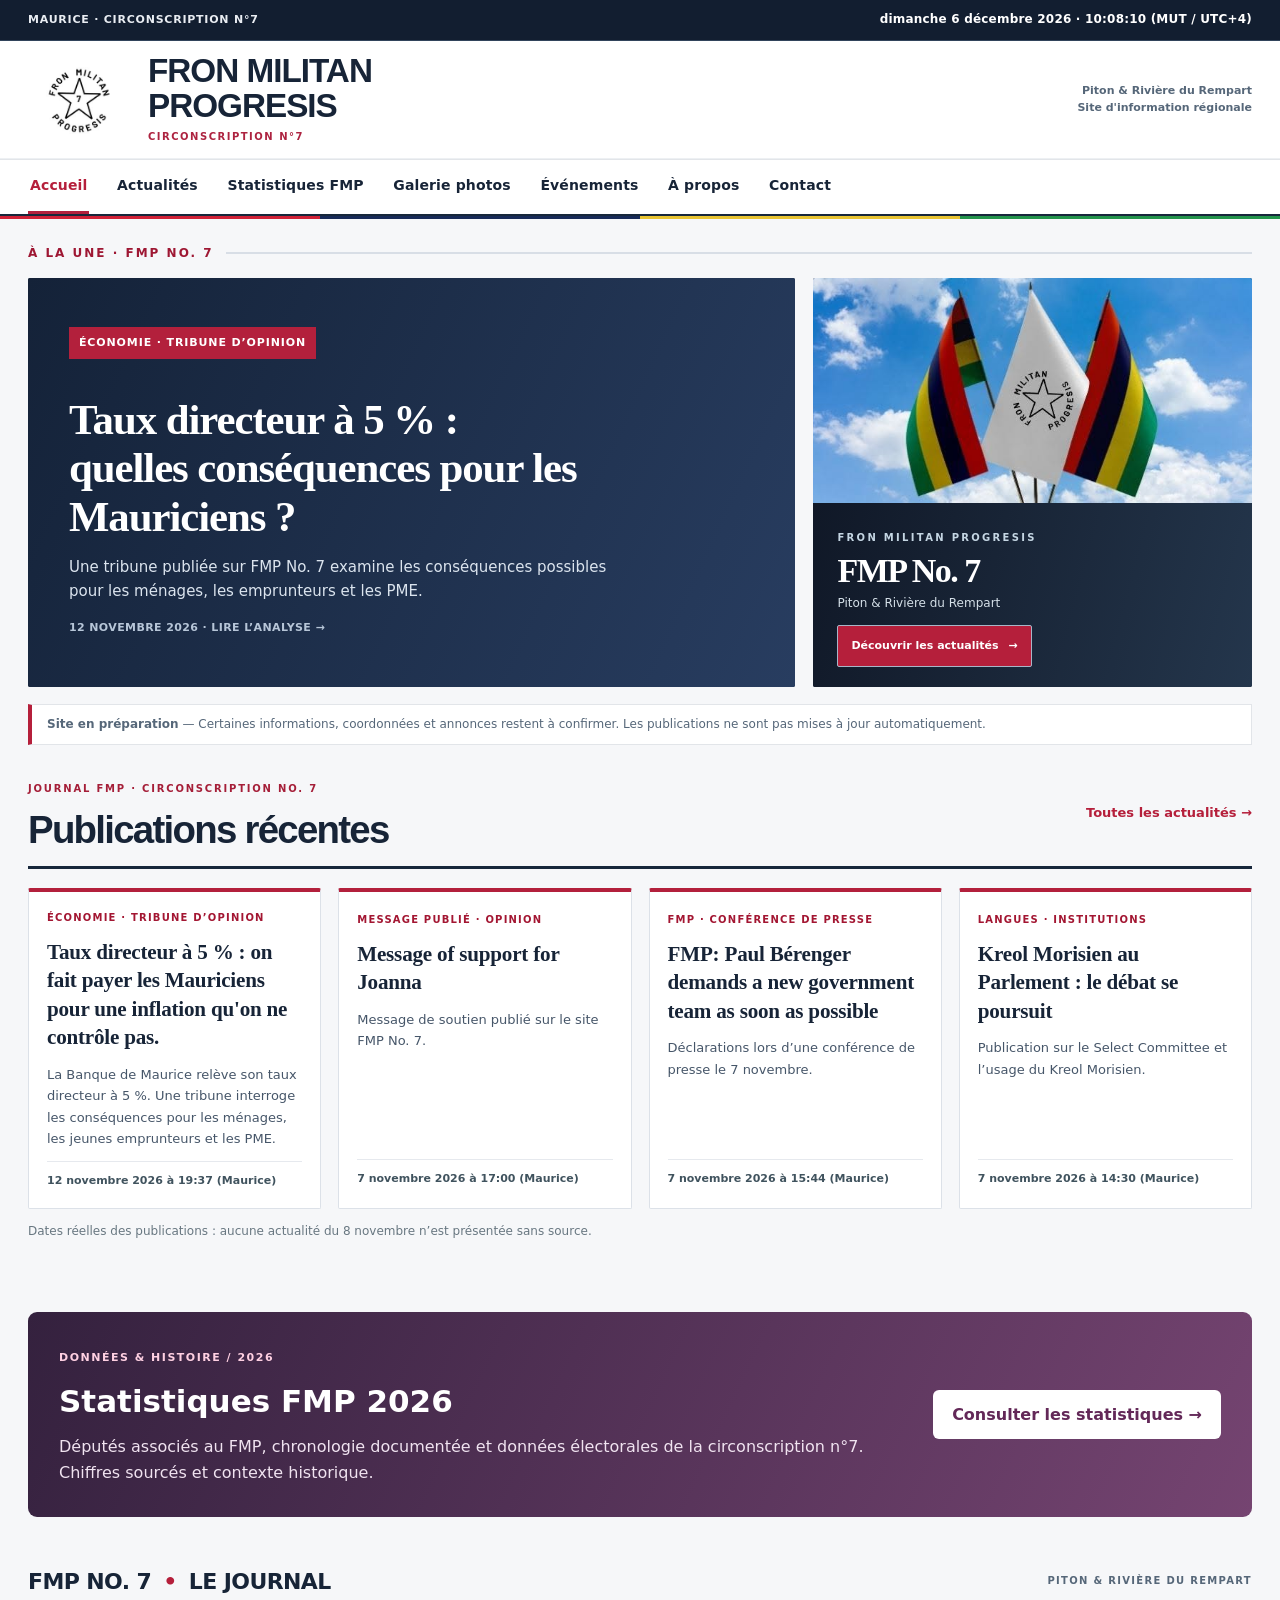
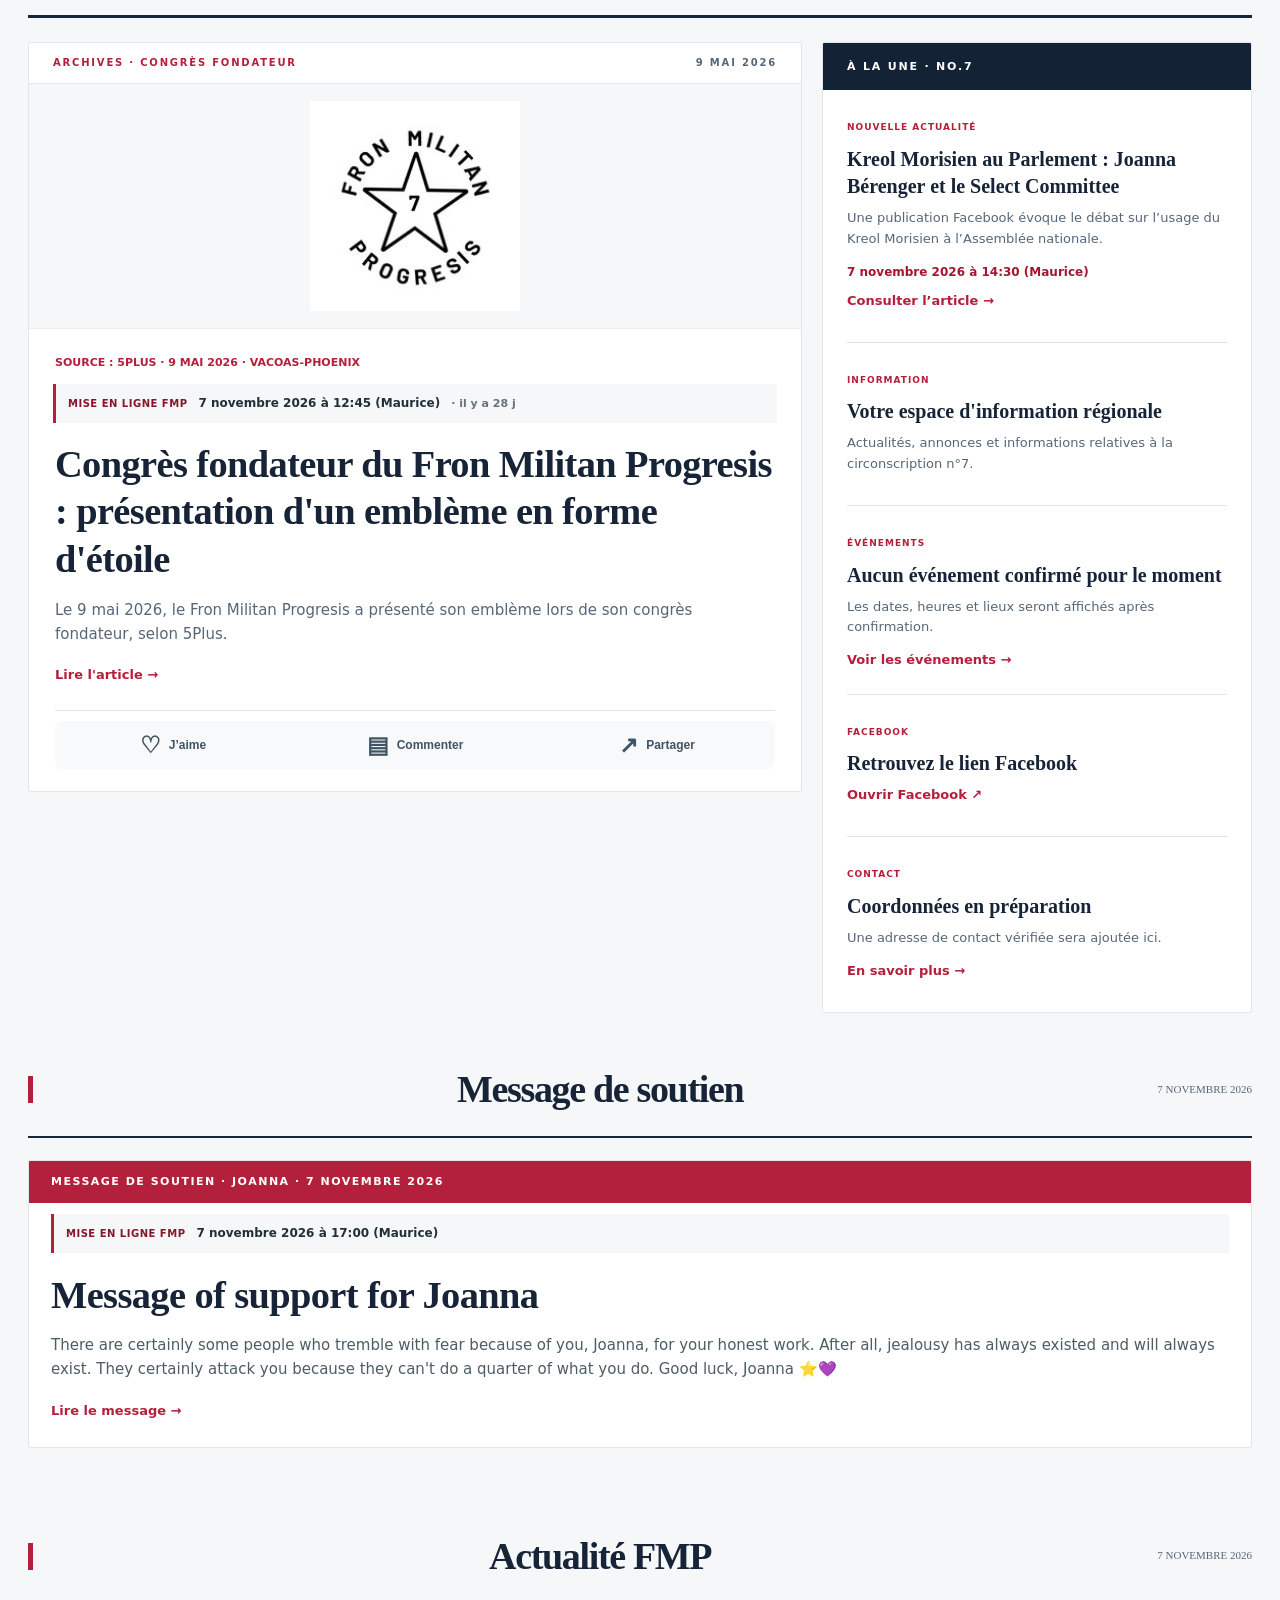
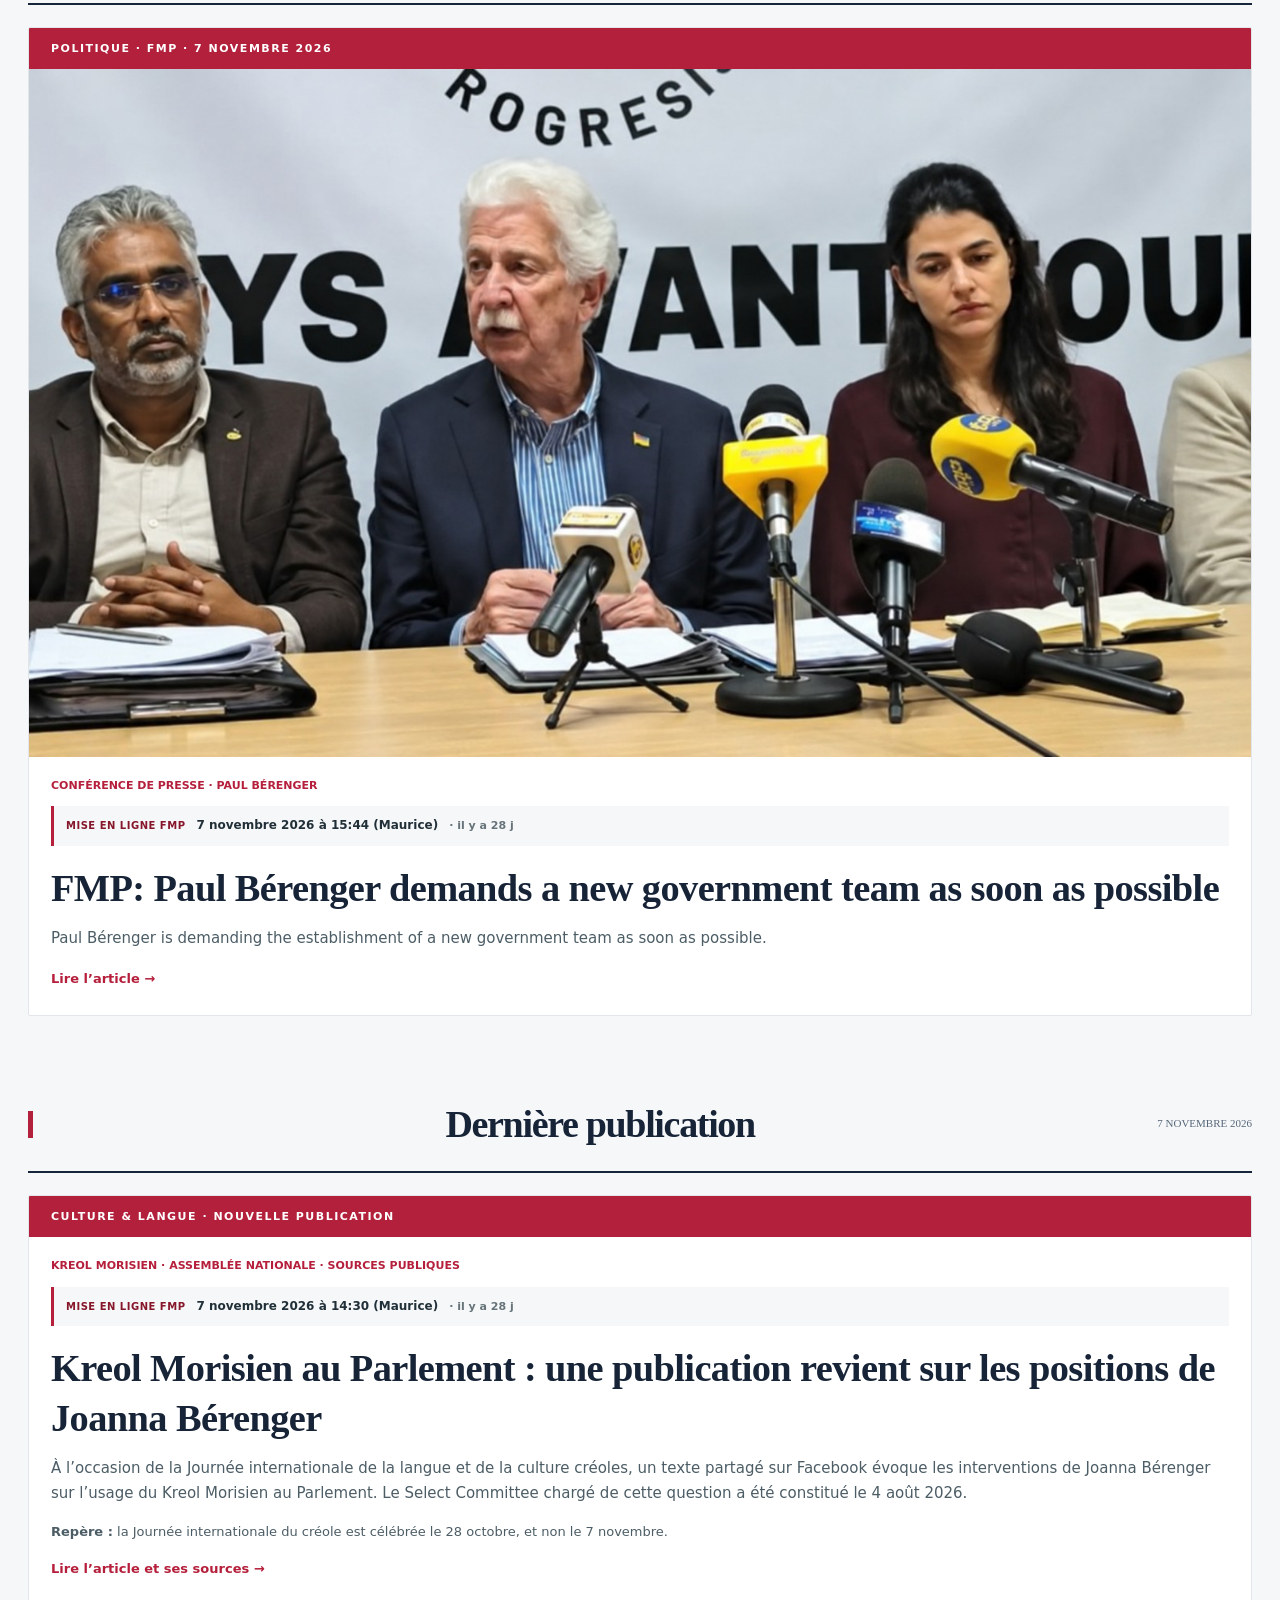
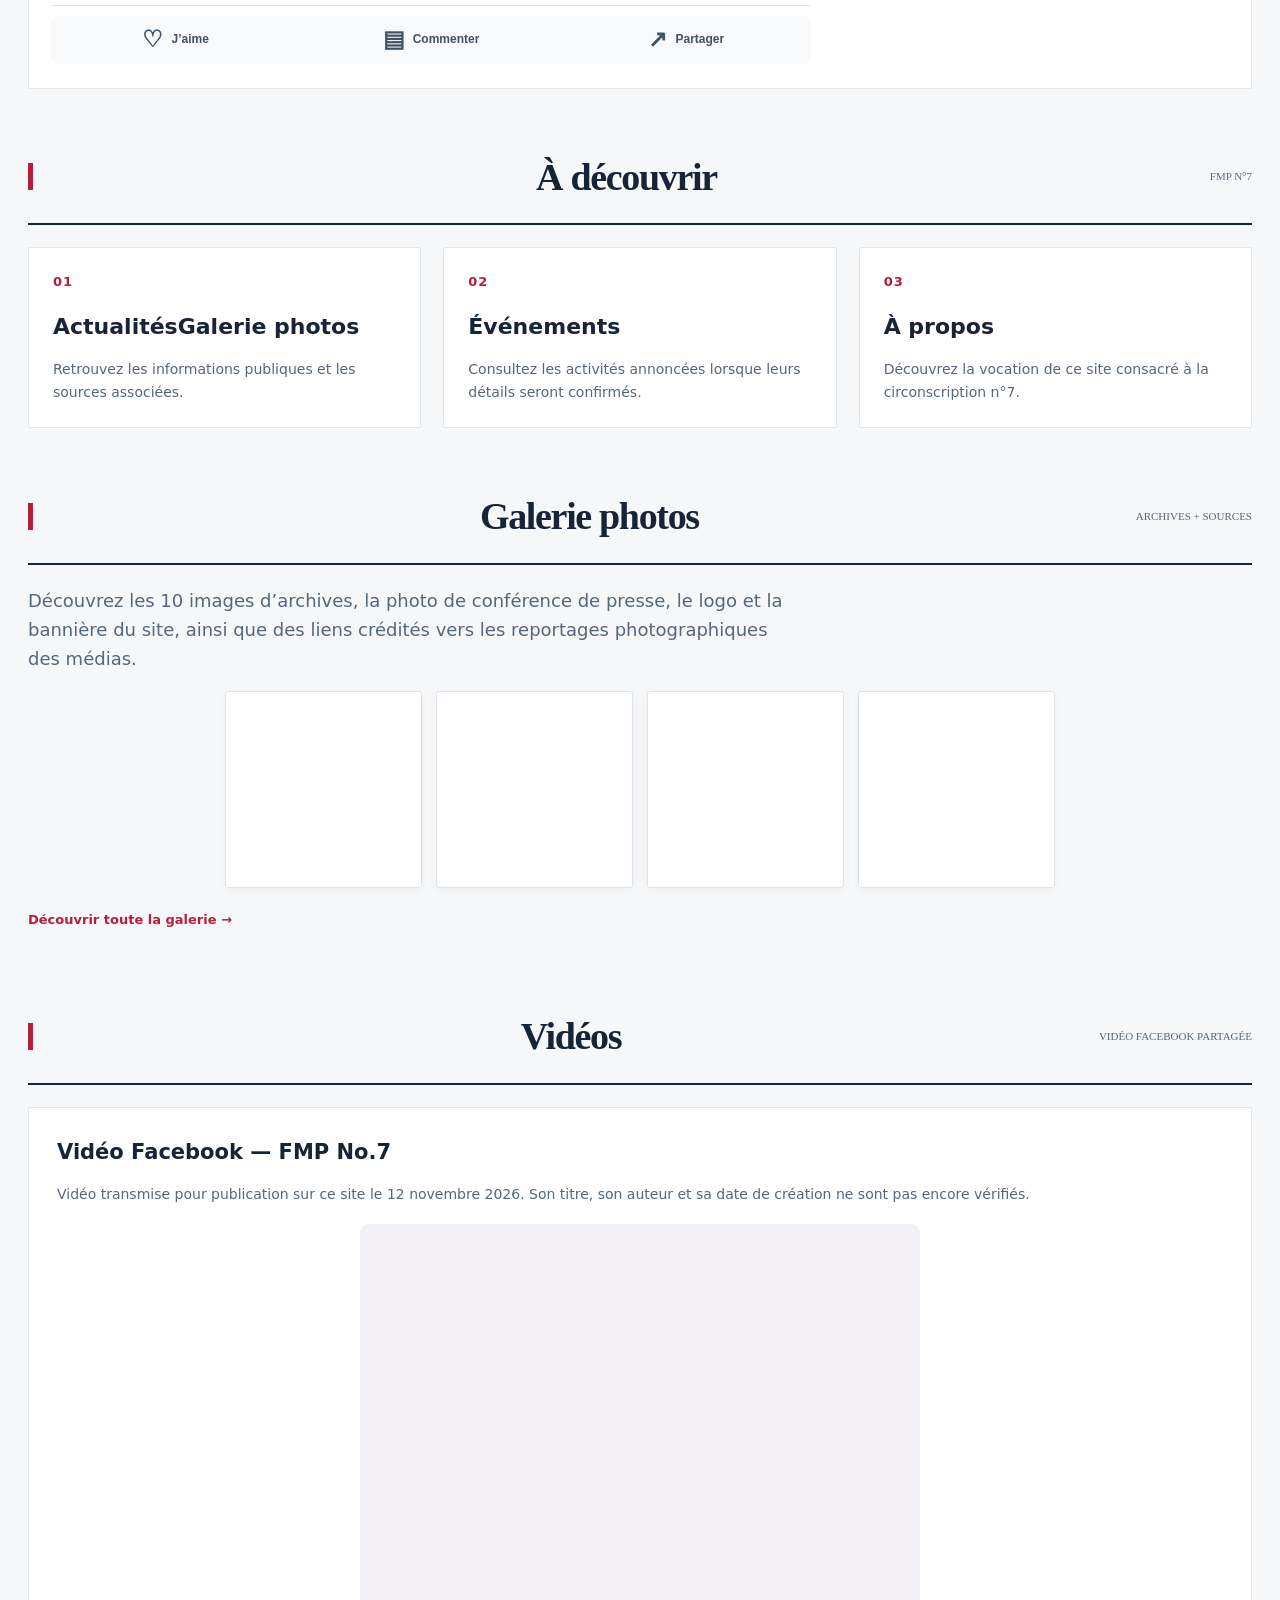
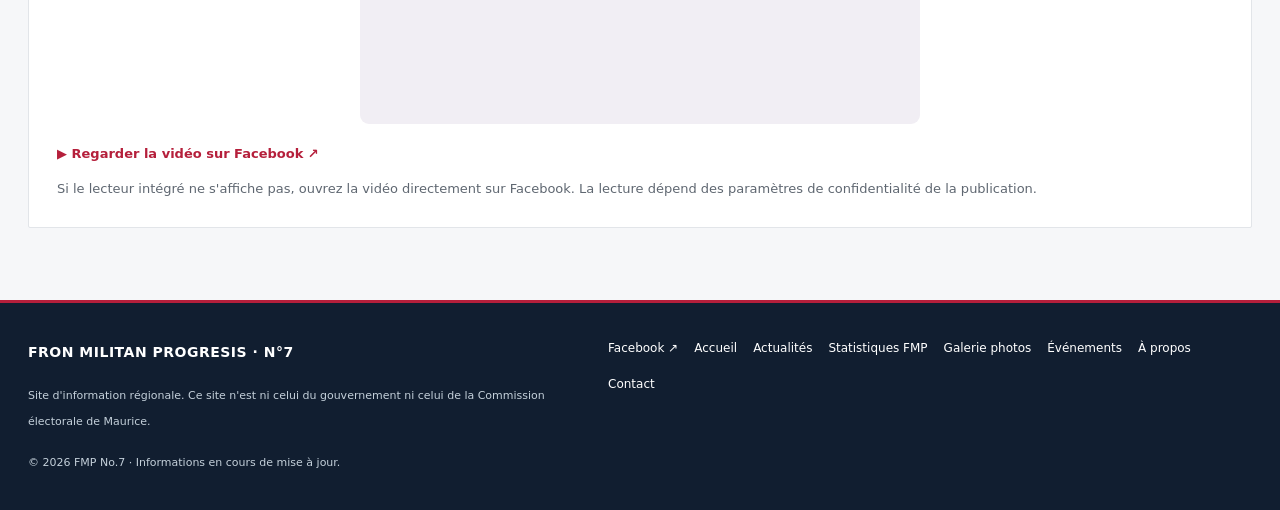
==== index.html @ d1696e50 "Load final typography polish for draft review" ====
<!DOCTYPE html>
<html lang="fr"><head><meta charset="utf-8"/><meta content="width=device-width,initial-scale=1" name="viewport"/><meta content="#111111" name="theme-color"/><meta content="FMP No.7 — Informations publiques, actualités et événements de la circonscription de Piton et Rivière du Rempart." name="description"/><title>Accueil | FMP No.7</title><link href="assets/fmp-logo.jpg?v=20261107-original" rel="icon"/><link href="assets/style.css?v=20261108-refresh" rel="stylesheet"/><link rel="stylesheet" href="assets/gallery-images.css?v=20261108-sharp"><style>.gallery-teaser{display:grid;grid-template-columns:repeat(4,1fr);gap:14px;margin:18px 0}.gallery-teaser a{display:block;aspect-ratio:1;border:1px solid #dde3e8;border-radius:5px;overflow:hidden;background:#fff}.gallery-teaser span{display:block;width:100%;height:100%;background-image:inherit;background-size:500% 200%;background-repeat:no-repeat}@media(max-width:600px){.gallery-teaser{grid-template-columns:repeat(2,1fr);gap:10px}}</style><link rel="stylesheet" href="assets/inside-inspired-20261114.css?v=1"><link rel="stylesheet" href="assets/fmp-newsroom-overhaul.css?v=1"><link rel="stylesheet" href="assets/design1-professional-news.css?v=20261114"><link rel="stylesheet" href="assets/fmp-header-news-polish.css?v=20261114"><link rel="stylesheet" href="assets/fmp-compact-newsroom.css?v=20261114"><link rel="stylesheet" href="assets/fmp-editorial-newsroom-v3.css?v=20261114"><link rel="stylesheet" href="assets/fmp-final-typography.css?v=20261114"></head><body><a class="skip-link" href="#main-content">Aller au contenu</a><div class="utility"><div class="shell"><span>MAURICE · CIRCONSCRIPTION N°7</span><span data-now aria-label="Heure actuelle à Maurice" aria-live="off">Chargement de l'heure de Maurice…</span></div></div><header class="shell brandline"><a aria-label="Accueil FMP No.7" href="index.html"><img alt="Logo Fron Militan Progresis, étoile et chiffre 7" src="assets/fmp-logo.jpg?v=20261107-original"/></a><div><h1>FRON MILITAN<br/>PROGRESIS</h1><div class="sub">CIRCONSCRIPTION N°7</div></div><span class="rightmark">Piton &amp; Rivière du Rempart<br/>Site d'information régionale</span></header><div class="navwrap"><div class="shell"><button aria-controls="siteNav" aria-expanded="false" class="mobileToggle">☰   Menu</button><nav aria-label="Navigation principale" class="nav" id="siteNav"><a aria-current="page" class="active" href="index.html">Accueil</a><a class="" href="actualites.html">Actualités</a><a href="statistiques-fmp.html">Statistiques FMP</a><a href="galerie.html">Galerie photos</a><a class="" href="evenements.html">Événements</a><a class="" href="apropos.html">À propos</a><a class="" href="contact.html">Contact</a></nav></div></div><div class="stripe"></div><main id="main-content"><div class="shell"><div class="newsroom-kicker">À LA UNE · FMP NO. 7</div><div class="newsroom-top"><section class="newsroom-lead" aria-labelledby="fmpLeadTitle"><span class="lead-tag">ÉCONOMIE · TRIBUNE D’OPINION</span><h2 id="fmpLeadTitle"><a href="taux-directeur-5-pour-cent-2026-11-12.html">Taux directeur à 5 % : quelles conséquences pour les Mauriciens ?</a></h2><p>Une tribune publiée sur FMP No. 7 examine les conséquences possibles pour les ménages, les emprunteurs et les PME.</p><span class="lead-meta">12 NOVEMBRE 2026 · LIRE L’ANALYSE →</span></section><section class="welcome-banner" aria-label="FMP No. 7 — Piton et Rivière du Rempart"><img class="banner-photo" src="assets/fmp-banner.jpg" width="851" height="315" alt="Drapeau du Fron Militan Progresis entouré de deux drapeaux mauriciens sous un ciel bleu" fetchpriority="high"/><div class="banner-caption"><div><span class="banner-kicker">FRON MILITAN PROGRESIS</span><h2>FMP No. 7</h2><p>Piton &amp; Rivière du Rempart</p></div><a class="banner-link" href="actualites.html">Découvrir les actualités <span aria-hidden="true">→</span></a></div></section></div><div class="notice"><strong>Site en préparation</strong> — Certaines informations, coordonnées et annonces restent à confirmer. Les publications ne sont pas mises à jour automatiquement.</div><section class="latest-publications" aria-labelledby="latestPublicationsTitle"><div class="latest-head"><div><span class="eyebrow">JOURNAL FMP · CIRCONSCRIPTION NO. 7</span><h2 id="latestPublicationsTitle">Publications récentes</h2></div><a href="actualites.html" class="textlink">Toutes les actualités →</a></div><div class="latest-cards"><article class="latest-card"><span class="latest-category">ÉCONOMIE · TRIBUNE D’OPINION</span><h3><a href="taux-directeur-5-pour-cent-2026-11-12.html">Taux directeur à 5 % : on fait payer les Mauriciens pour une inflation qu&#39;on ne contrôle pas.</a></h3><p>La Banque de Maurice relève son taux directeur à 5 %. Une tribune interroge les conséquences pour les ménages, les jeunes emprunteurs et les PME.</p><time datetime="2026-11-12T15:37:48Z" data-published-at="2026-11-12T15:37:48Z">12 novembre 2026 · 19:37 (Maurice)</time></article><article class="latest-card"><span class="latest-category">Message publié · Opinion</span><h3><a href="joanna-support-message-2026-11-07.html">Message of support for Joanna</a></h3><p>Message de soutien publié sur le site FMP No. 7.</p><time datetime="2026-11-07T13:00:00Z" data-published-at="2026-11-07T13:00:00Z">7 novembre 2026 · 17:00 (Maurice)</time></article><article class="latest-card"><span class="latest-category">FMP · Conférence de presse</span><h3><a href="paul-berenger-new-government-team-2026-11-07.html">FMP: Paul Bérenger demands a new government team as soon as possible</a></h3><p>Déclarations lors d’une conférence de presse le 7 novembre.</p><time datetime="2026-11-07T11:44:02Z" data-published-at="2026-11-07T11:44:02Z">7 novembre 2026 · 15:44 (Maurice)</time></article><article class="latest-card"><span class="latest-category">Langues · Institutions</span><h3><a href="kreol-morisien-parlement.html">Kreol Morisien au Parlement : le débat se poursuit</a></h3><p>Publication sur le Select Committee et l’usage du Kreol Morisien.</p><time datetime="2026-11-07T10:30:09Z" data-published-at="2026-11-07T10:30:09Z">7 novembre 2026 · 14:30 (Maurice)</time></article></div><p class="latest-note">Dates réelles des publications : aucune actualité du 8 novembre n’est présentée sans source.</p></section><section class="section" aria-labelledby="fmpStatFeatureHeading" style="margin:25px 0"><div style="background:linear-gradient(115deg,#34213e,#754471);color:white;padding:clamp(20px,4vw,31px);border-radius:9px;display:flex;align-items:center;justify-content:space-between;flex-wrap:wrap;gap:18px"><div style="flex:1 1 270px"><span style="font-size:11px;letter-spacing:1.5px;color:#ffd0e2;font-weight:800">DONNÉES &amp; HISTOIRE / 2026</span><h2 id="fmpStatFeatureHeading" style="color:#fff;font-size:clamp(23px,3vw,31px);margin:8px 0">Statistiques FMP 2026</h2><p style="margin:0;color:#f0e3f0">Députés associés au FMP, chronologie documentée et données électorales de la circonscription n°7. Chiffres sourcés et contexte historique.</p></div><a href="statistiques-fmp.html" style="background:#fff;color:#632858;font-weight:800;border-radius:6px;padding:12px 19px;text-decoration:none">Consulter les statistiques →</a></div></section><div class="frontpage-strap"><span class="frontpage-strap-left">FMP NO. 7 <em>•</em> LE JOURNAL</span><span class="frontpage-strap-right">PITON &amp; RIVIÈRE DU REMPART</span></div><div class="topgrid"><section class="feature"><div class="hero-label"><span>ARCHIVES · CONGRÈS FONDATEUR</span><span>9 MAI 2026</span></div><div class="featureart"><img alt="Logo FMP No.7" src="assets/fmp-logo.jpg?v=20261107-original"/></div><div class="meta">SOURCE : 5PLUS · <time datetime="2026-05-09">9 MAI 2026</time> · VACOAS-PHOENIX</div><div class="post-timestamps" aria-label="Date de mise en ligne sur le site"><span class="post-timestamps-label">Mise en ligne FMP</span><time datetime="2026-11-07T08:45:09Z" data-published-at="2026-11-07T08:45:09Z">7 novembre 2026 · 12:45 (Maurice)</time><span class="post-relative" data-post-age-for="2026-11-07T08:45:09Z"></span></div><h2><a href="congres-fondateur.html">Congrès fondateur du Fron Militan Progresis : présentation d'un emblème en forme d'étoile</a></h2><p>Le 9 mai 2026, le Fron Militan Progresis a présenté son emblème lors de son congrès fondateur, selon 5Plus.</p><a class="textlink" href="congres-fondateur.html">Lire l'article →</a><section aria-label="Réactions et commentaires sur cette actualité" class="post-engagement" data-post-id="congres-fondateur-2026" data-post-title="Congrès fondateur du Fron Militan Progresis" data-post-url="congres-fondateur.html">
<div aria-label="Actions sur l’article" class="post-actions" role="group">
<button aria-pressed="false" class="action-button like-button" type="button"><span aria-hidden="true" class="action-symbol">♡</span> <span class="like-label">J’aime</span></button>
<button aria-expanded="false" class="action-button comment-button" type="button"><span aria-hidden="true" class="action-symbol">▤</span> <span class="comment-label">Commenter</span></button>
<button class="action-button share-button" type="button"><span aria-hidden="true" class="action-symbol">↗</span> <span>Partager</span></button>
</div>
<div class="comment-panel" hidden="">
<p class="engagement-note">Les commentaires et mentions « J’aime » sont enregistrés <strong>sur cet appareil uniquement</strong>. Ils ne sont pas encore visibles par les autres visiteurs.</p>
<div aria-live="polite" class="comments-list"></div>
<form class="comment-form">
<label for="comment-congres-fondateur-2026">Votre commentaire</label>
<textarea id="comment-congres-fondateur-2026" maxlength="800" name="comment" placeholder="Écrivez votre commentaire…" required="" rows="3"></textarea>
<div class="comment-form-footer"><small>800 caractères maximum</small><button class="post-comment" type="submit">Enregistrer sur cet appareil</button></div>
</form>
</div>
<p aria-live="polite" class="action-feedback" role="status"></p>
</section></section><aside class="aside"><div class="eyebrow">À la une · No.7</div><div class="story story-latest"><span class="fixedmark">Nouvelle actualité</span><h3><a href="kreol-morisien-parlement.html">Kreol Morisien au Parlement : Joanna Bérenger et le Select Committee</a></h3>
<p>Une publication Facebook évoque le débat sur l’usage du Kreol Morisien à l’Assemblée nationale.</p>
<time datetime="2026-11-07T10:30:09Z" data-published-at="2026-11-07T10:30:09Z">7 novembre 2026 · 14:30 (Maurice)</time>
<p><a class="textlink" href="kreol-morisien-parlement.html">Consulter l’article →</a></p></div><div class="story"><span class="fixedmark">Information</span><h3>Votre espace d'information régionale</h3><p>Actualités, annonces et informations relatives à la circonscription n°7.</p></div><div class="story"><span class="fixedmark">Événements</span><h3>Aucun événement confirmé pour le moment</h3><p>Les dates, heures et lieux seront affichés après confirmation.</p><a class="textlink" href="evenements.html">Voir les événements →</a></div><div class="story"><span class="fixedmark">Facebook</span><h3>Retrouvez le lien Facebook</h3><p><a class="textlink" href="https://www.facebook.com/share/1LvWriP6Kh/" target="_blank" rel="noopener noreferrer">Ouvrir Facebook ↗</a></p></div><div class="story"><span class="fixedmark">Contact</span><h3>Coordonnées en préparation</h3><p>Une adresse de contact vérifiée sera ajoutée ici.</p><a class="textlink" href="contact.html">En savoir plus →</a></div></aside></div><section class="section"><h2 class="sectiontitle">Message de soutien <small>7 NOVEMBRE 2026</small></h2><article class="feature news-added-card" style="margin-bottom:20px"><div class="news-added-kicker">MESSAGE DE SOUTIEN · JOANNA · 7 NOVEMBRE 2026</div><div class="post-timestamps"><span class="post-timestamps-label">Mise en ligne FMP</span><time datetime="2026-11-07T13:00:00Z" data-published-at="2026-11-07T13:00:00Z">7 novembre 2026 · 17:00 (Maurice)</time></div><h2><a href="joanna-support-message-2026-11-07.html">Message of support for Joanna</a></h2><p>There are certainly some people who tremble with fear because of you, Joanna, for your honest work. After all, jealousy has always existed and will always exist. They certainly attack you because they can't do a quarter of what you do. Good luck, Joanna ⭐️💜</p><a class="textlink" href="joanna-support-message-2026-11-07.html">Lire le message →</a></article></section><section class="section"><h2 class="sectiontitle">Actualité FMP <small>7 NOVEMBRE 2026</small></h2><article class="feature news-added-card" style="margin-bottom:20px"><div class="news-added-kicker">POLITIQUE · FMP · 7 NOVEMBRE 2026</div><img src="assets/fmp-press-conference-2026-11-07.jpg" alt="FMP press conference, 7 November 2026" width="1536" height="864" loading="lazy" style="display:block;width:100%;height:auto" /><div class="meta">CONFÉRENCE DE PRESSE · PAUL BÉRENGER</div><div class="post-timestamps"><span class="post-timestamps-label">Mise en ligne FMP</span><time datetime="2026-11-07T11:44:02Z" data-published-at="2026-11-07T11:44:02Z">7 novembre 2026 · 15:44 (Maurice)</time><span class="post-relative" data-post-age-for="2026-11-07T11:44:02Z"></span></div><h2><a href="paul-berenger-new-government-team-2026-11-07.html">FMP: Paul Bérenger demands a new government team as soon as possible</a></h2><p>Paul Bérenger is demanding the establishment of a new government team as soon as possible.</p><a class="textlink" href="paul-berenger-new-government-team-2026-11-07.html">Lire l’article →</a></article></section><section class="section"><h2 class="sectiontitle">Dernière publication <small>7 NOVEMBRE 2026</small></h2><article class="feature news-added-card"><div class="news-added-kicker">CULTURE &amp; LANGUE · NOUVELLE PUBLICATION</div>
<div class="meta">KREOL MORISIEN · ASSEMBLÉE NATIONALE · SOURCES PUBLIQUES</div><div class="post-timestamps" aria-label="Date de mise en ligne sur le site"><span class="post-timestamps-label">Mise en ligne FMP</span><time datetime="2026-11-07T10:30:09Z" data-published-at="2026-11-07T10:30:09Z">7 novembre 2026 · 14:30 (Maurice)</time><span class="post-relative" data-post-age-for="2026-11-07T10:30:09Z"></span></div>
<h2><a href="kreol-morisien-parlement.html">Kreol Morisien au Parlement : une publication revient sur les positions de Joanna Bérenger</a></h2>
<p>À l’occasion de la Journée internationale de la langue et de la culture créoles, un texte partagé sur Facebook évoque les interventions de Joanna Bérenger sur l’usage du Kreol Morisien au Parlement. Le Select Committee chargé de cette question a été constitué le 4 août 2026.</p>
<p class="news-date-note"><strong>Repère :</strong> la Journée internationale du créole est célébrée le 28 octobre, et non le 7 novembre.</p>
<a class="textlink" href="kreol-morisien-parlement.html">Lire l’article et ses sources →</a>
<section aria-label="Réactions, commentaires et partage" class="post-engagement" data-post-id="kreol-morisien-parlement-2026" data-post-title="Kreol Morisien au Parlement : une publication revient sur les positions de Joanna Bérenger" data-post-url="kreol-morisien-parlement.html">
<div aria-label="Actions sur l’article" class="post-actions" role="group">
<button aria-pressed="false" class="action-button like-button" type="button"><span aria-hidden="true" class="action-symbol">♡</span><span class="like-label">J’aime</span></button>
<button aria-expanded="false" class="action-button comment-button" type="button"><span aria-hidden="true" class="action-symbol">▤</span><span class="comment-label">Commenter</span></button>
<button class="action-button share-button" type="button"><span aria-hidden="true" class="action-symbol">↗</span><span>Partager</span></button></div>
<div class="comment-panel" hidden><p class="engagement-note">Les commentaires et mentions « J’aime » sont enregistrés <strong>sur cet appareil uniquement</strong>. Ils ne sont pas visibles par les autres visiteurs.</p><div aria-live="polite" class="comments-list"></div><form class="comment-form">
<label for="comment-kreol-morisien-parlement-2026">Votre commentaire</label><textarea id="comment-kreol-morisien-parlement-2026" maxlength="800" name="comment" placeholder="Écrivez votre commentaire…" required rows="3"></textarea>
<div class="comment-form-footer"><small>800 caractères maximum</small><button class="post-comment" type="submit">Enregistrer sur cet appareil</button></div></form></div>
<p aria-live="polite" class="action-feedback" role="status"></p></section></article></section><section class="section"><h2 class="sectiontitle">À découvrir <small>FMP N°7</small></h2><div class="tiles"><article class="tile"><div class="number">01</div><h3><a href="actualites.html">Actualités</a><a href="galerie.html">Galerie photos</a></h3><p>Retrouvez les informations publiques et les sources associées.</p></article><article class="tile"><div class="number">02</div><h3><a href="evenements.html">Événements</a></h3><p>Consultez les activités annoncées lorsque leurs détails seront confirmés.</p></article><article class="tile"><div class="number">03</div><h3><a href="apropos.html">À propos</a></h3><p>Découvrez la vocation de ce site consacré à la circonscription n°7.</p></article></div></section><section class="section gallery-intro" aria-label="Galerie FMP No.7"><h2 class="sectiontitle">Galerie photos <small>ARCHIVES + SOURCES</small></h2><p class="lede">Découvrez les 10 images d’archives, la photo de conférence de presse, le logo et la bannière du site, ainsi que des liens crédités vers les reportages photographiques des médias.</p><div class="gallery-teaser"><a href="galerie.html" aria-label="Voir les photos de réunion FMP"><span class="crop" style="background-position:50% 0"></span></a><a href="galerie.html" aria-label="Voir les participants"><span class="crop" style="background-position:50% 100%"></span></a><a href="galerie.html" aria-label="Voir les drapeaux FMP"><span class="crop" style="background-position:75% 100%"></span></a><a href="galerie.html" aria-label="Voir le logo FMP"><span class="crop" style="background-position:100% 100%"></span></a></div><p><a class="textlink" href="galerie.html">Découvrir toute la galerie →</a></p></section><section class="section" id="videos" aria-labelledby="fmpVideoTitle">
<h2 class="sectiontitle" id="fmpVideoTitle">Vidéos <small>VIDÉO FACEBOOK PARTAGÉE</small></h2>
<div class="quiet" style="padding:clamp(16px,3vw,28px)">
<h3>Vidéo Facebook — FMP No.7</h3>
<p>Vidéo transmise pour publication sur ce site le 12 novembre 2026. Son titre, son auteur et sa date de création ne sont pas encore vérifiés.</p>
<div style="width:100%;max-width:560px;margin:18px auto">
<iframe title="Lecteur de la vidéo Facebook partagée" src="https://www.facebook.com/plugins/video.php?href=https%3A%2F%2Fwww.facebook.com%2Fshare%2Fv%2F1LvTip12YR%2F&amp;show_text=0&amp;width=560" width="560" height="500" style="display:block;width:100%;max-width:560px;border:0;border-radius:9px;background:#f1eef4" loading="lazy" allow="autoplay; clipboard-write; encrypted-media; picture-in-picture; web-share" allowfullscreen referrerpolicy="strict-origin-when-cross-origin"></iframe>
</div>
<p><a class="textlink" href="https://www.facebook.com/share/v/1LvTip12YR/" target="_blank" rel="noopener noreferrer">▶ Regarder la vidéo sur Facebook ↗</a></p>
<p style="font-size:13px;color:#5f6771">Si le lecteur intégré ne s'affiche pas, ouvrez la vidéo directement sur Facebook. La lecture dépend des paramètres de confidentialité de la publication.</p>
</div></section></div></main><footer class="footer"><div class="shell footergrid"><div><strong>FRON MILITAN PROGRESIS · N°7</strong><p><small>Site d'information régionale. Ce site n'est ni celui du gouvernement ni celui de la Commission électorale de Maurice.</small></p><small>© 2026 FMP No.7 · Informations en cours de mise à jour.</small></div><div class="footnav"><a class="facebook-link" href="https://www.facebook.com/share/1LvWriP6Kh/" target="_blank" rel="noopener noreferrer" aria-label="Ouvrir le lien Facebook partagé (nouvel onglet)">Facebook ↗</a><a aria-current="page" class="active" href="index.html">Accueil</a><a class="" href="actualites.html">Actualités</a><a href="statistiques-fmp.html">Statistiques FMP</a><a href="galerie.html">Galerie photos</a><a class="" href="evenements.html">Événements</a><a class="" href="apropos.html">À propos</a><a class="" href="contact.html">Contact</a></div></div></footer><script src="assets/script.js?v=20261107-clock"></script></body></html>
---- assets/style.css ----
:root{--ink:#142736;--muted:#596975;--line:#dce3e8;--red:#ae1834;--paper:#fff;--off:#f3f6f8}*{box-sizing:border-box}html{scroll-behavior:smooth}body{margin:0;background:var(--off);color:var(--ink);font:16px/1.65 Arial,Helvetica,sans-serif;-webkit-font-smoothing:antialiased}a{color:inherit;text-decoration:none}a:hover{text-decoration:underline}button,input,textarea{font:inherit}button{cursor:pointer}img{max-width:100%}a,button{touch-action:manipulation}:focus-visible{outline:3px solid #287aa7;outline-offset:4px}.shell{width:100%;max-width:1240px;margin:auto;padding:0 28px}.skip-link{position:absolute;top:-90px;left:20px;background:white;padding:12px;z-index:10}.skip-link:focus{top:10px}.utility{background:var(--ink);color:#e2eaf0;font-size:10px;font-weight:700;letter-spacing:1px}.utility .shell{display:flex;justify-content:space-between;gap:12px;padding-top:9px;padding-bottom:9px}.brandline{display:flex;align-items:center;gap:18px;padding-top:20px;padding-bottom:20px;background:white}.brandline>a{flex:none;display:block}.brandline img{display:block;width:88px;height:88px;object-fit:contain}.brandline h1{margin:0;font-size:clamp(21px,2.4vw,30px);font-weight:800;line-height:1.08;letter-spacing:-.8px}.brandline .sub{font-size:10px;letter-spacing:2px;font-weight:700;color:var(--red);margin-top:9px}.rightmark{margin-left:auto;text-align:right;font-size:12px;color:var(--muted);line-height:1.8}.navwrap{background:#fff;border-top:1px solid var(--line)}.nav{display:flex;gap:30px}.nav a{padding:15px 2px;font-size:13px;font-weight:700;border-bottom:3px solid transparent}.nav a:hover,.nav a.active{color:var(--red);text-decoration:none;border-bottom-color:var(--red)}.mobileToggle{display:none;background:none;border:0;padding:14px 0;color:var(--ink);font-weight:700}.stripe{height:3px;background:linear-gradient(90deg,#d12137 0 25%,#172a58 25% 50%,#e9c432 50% 75%,#23934b 75%)}
.welcome-banner{margin-top:30px;background:var(--ink);border-radius:12px;overflow:hidden;box-shadow:0 12px 35px #18344912}.banner-photo{display:block;width:100%;height:auto;aspect-ratio:851/315;object-fit:contain}.banner-caption{padding:25px 32px;display:flex;align-items:center;justify-content:space-between;gap:24px;color:white}.banner-kicker{font-size:10px;letter-spacing:2.3px;font-weight:700;color:#c5d6e3}.banner-caption h2{font-size:clamp(32px,4vw,46px);letter-spacing:-1.5px;line-height:1.1;margin:7px 0}.banner-caption p{margin:0;color:#d5e0e8;font-size:14px}.banner-link{padding:13px 19px;border:1px solid #91a3b0;border-radius:6px;font-size:13px;font-weight:700;white-space:nowrap}.banner-link span{margin-left:20px}.banner-link:hover{background:white;color:var(--ink);text-decoration:none}.notice{margin:24px 0;background:#fff;border:1px solid var(--line);border-left:3px solid var(--red);padding:12px 16px;color:var(--muted);font-size:12px;border-radius:0 6px 6px 0}.frontpage-strap{display:flex;justify-content:space-between;align-items:center;gap:16px;margin-top:40px;padding-bottom:16px;border-bottom:1px solid #b7c5d0}.frontpage-strap-left{font-size:22px;letter-spacing:-.6px;font-weight:800}.frontpage-strap-left em{font-style:normal;color:var(--red);margin:0 5px}.frontpage-strap-right{font-size:10px;color:var(--muted);letter-spacing:1.3px;font-weight:700}.topgrid{display:grid;grid-template-columns:minmax(0,1.8fr) minmax(270px,1fr);gap:28px;margin-top:24px;align-items:start}.feature{border:1px solid var(--line);background:white;border-radius:10px;overflow:hidden;padding-bottom:22px}.hero-label{display:flex;justify-content:space-between;gap:12px;padding:12px 24px;color:var(--red);font-size:10px;letter-spacing:1.8px;font-weight:800;border-bottom:1px solid var(--line)}.hero-label span:last-child{color:var(--muted)}.featureart{height:245px;display:flex;justify-content:center;align-items:center;background:#fff;border-bottom:1px solid #edf0f3}.featureart img{height:210px;width:210px;object-fit:contain}.feature>.meta,.feature>h2,.feature>p,.feature>.textlink,.feature>.post-engagement{margin-left:26px;margin-right:26px}.meta{font-size:11px;color:var(--muted);font-weight:700;line-height:1.8}.feature>.meta{margin-top:24px;color:var(--red)}.feature h2{font:700 clamp(25px,2.6vw,34px)/1.24 Georgia,serif;letter-spacing:-.6px;margin-top:12px;margin-bottom:14px}.feature p{font-size:15px;color:var(--muted);margin-top:0}.textlink{font-size:13px;font-weight:700;color:var(--red)}.aside{border:1px solid var(--line);border-radius:10px;background:#fff;padding:0 24px 8px;overflow:hidden}.eyebrow{color:var(--red);font-size:11px;font-weight:800;letter-spacing:1.8px;text-transform:uppercase}.aside>.eyebrow{background:var(--ink);color:white;margin:0 -24px;padding:15px 24px}.story{padding:22px 0;border-bottom:1px solid var(--line)}.story:last-child{border:0}.story h3{font:700 20px/1.35 Georgia,serif;margin:8px 0}.story p{font-size:13px;color:var(--muted);margin:8px 0}.fixedmark{font-size:9px;font-weight:700;letter-spacing:1px;color:var(--red);text-transform:uppercase}.section{padding:46px 0 12px}.sectiontitle{display:flex;justify-content:space-between;align-items:center;gap:12px;padding-bottom:16px;border-bottom:1px solid #b7c5d0;font-size:25px;letter-spacing:-.5px;margin:0 0 22px}.sectiontitle small{font-size:11px;font-weight:500;letter-spacing:0;color:var(--muted)}.tiles{display:grid;grid-template-columns:repeat(3,1fr);gap:22px}.tile{padding:24px;border:1px solid var(--line);border-radius:9px;background:white}.tile .number{font-size:13px;font-weight:800;color:var(--red);letter-spacing:1px}.tile h3{font-size:22px;margin:16px 0 8px}.tile p{font-size:14px;margin-bottom:0;color:var(--muted)}.quiet{padding:28px;background:white;border:1px solid var(--line);border-radius:9px}.quiet h3{font-size:21px;margin:0 0 10px}.quiet p{color:var(--muted);font-size:14px}.quiet p:last-child{margin-bottom:0}.twocol{display:grid;grid-template-columns:1fr 1fr;gap:24px}.btn,.post-comment{display:inline-block;background:var(--red);color:#fff;border:0;border-radius:5px;padding:12px 18px;font-size:13px;font-weight:700}.btn:hover,.post-comment:hover{background:#86102a;text-decoration:none}.pagebody{padding-top:20px;max-width:960px}.pagebody>.eyebrow{margin-top:34px}.pageheading{font:700 clamp(32px,5vw,58px)/1.15 Georgia,serif;letter-spacing:-1.5px;margin:14px 0 18px}.lede{font-size:18px;color:var(--muted);max-width:760px}.articlebody{max-width:760px;font:18px/1.85 Georgia,serif;color:#34434e}.articlebody h2{font:700 26px/1.3 Arial,sans-serif}.source{background:#e9eff3;padding:16px;font:14px/1.6 Arial,sans-serif;border-radius:6px}.footer{margin-top:60px;padding:36px 0;background:var(--ink);color:#fff;border-top:3px solid var(--red)}.footergrid{display:flex;justify-content:space-between;gap:40px}.footergrid>div:first-child{max-width:540px}.footer strong{font-size:14px;letter-spacing:.5px}.footer small{font-size:11px;color:#c4d0da}.footnav{display:flex;flex-wrap:wrap;align-content:start;gap:16px;font-size:12px}.field{display:block;margin:16px 0}.field label{display:block;font-weight:700;margin-bottom:6px}.field input,.field textarea{width:100%;padding:12px;border:1px solid #9aaab6;border-radius:5px}.field textarea{min-height:140px}.tip{font-size:13px;color:var(--muted)}hr{border:0;border-top:1px solid var(--line)}
.post-engagement{border-top:1px solid var(--line);margin-top:24px;padding-top:10px;max-width:760px;font-family:Arial,sans-serif}.post-actions{display:grid;grid-template-columns:repeat(3,minmax(0,1fr));gap:6px}.action-button{display:flex;align-items:center;justify-content:center;gap:8px;min-height:48px;padding:9px 6px;background:transparent;border:0;border-radius:5px;font-size:12px;font-weight:700;color:#405363}.action-button:hover{background:#edf2f5}.action-button[aria-pressed="true"]{color:var(--red)}.action-symbol{font-size:23px;line-height:1}.comment-panel{border-top:1px solid var(--line);padding-top:15px}.comment-panel[hidden]{display:none}.engagement-note{background:var(--off);padding:12px;font-size:12px!important;border-radius:5px}.comment-entry{border-bottom:1px solid var(--line);padding:10px 0}.comment-entry time{font-size:11px;color:var(--muted)}.comment-entry p{white-space:pre-wrap;overflow-wrap:anywhere;font-size:14px;margin:5px 0}.no-comments{font-size:13px!important}.comment-form label{display:block;margin:14px 0 7px;font-size:13px;font-weight:700}.comment-form textarea{width:100%;padding:12px;border:1px solid #99a9b4;border-radius:5px;min-height:90px;resize:vertical}.comment-form-footer{display:flex;align-items:center;justify-content:space-between;gap:12px;margin-top:10px}.comment-form-footer small{font-size:11px;color:var(--muted)}.post-comment{font-size:11px}.action-feedback{font-size:12px!important;margin:8px 0 0}.action-feedback:empty{display:none}.share-fallback{width:100%;padding:8px;border:1px solid #99a9b4}
@media(min-width:1240px){.brandline{max-width:none;padding-left:max(28px,calc((100% - 1184px)/2));padding-right:max(28px,calc((100% - 1184px)/2))}}
@media(max-width:770px){.shell{padding-left:20px;padding-right:20px}.utility{font-size:9px;letter-spacing:.3px}.brandline{padding-top:15px;padding-bottom:15px;gap:12px}.brandline img{width:70px;height:70px}.brandline h1{font-size:23px}.brandline .sub{font-size:9px;letter-spacing:1px}.rightmark{display:none}.mobileToggle{display:block;width:100%;text-align:left}.nav{display:none;flex-direction:column;gap:0;padding-bottom:10px}.nav.open{display:flex}.nav a{padding:12px;border-bottom:0;border-left:3px solid transparent}.nav a.active{border-left-color:var(--red);background:#faf0f3}.welcome-banner{margin-top:20px;border-radius:8px}.banner-caption{padding:22px;align-items:flex-start;flex-direction:column;gap:20px}.banner-caption h2{font-size:35px}.banner-kicker{font-size:9px}.banner-link{padding:11px 14px;font-size:12px}.notice{font-size:11px}.topgrid,.twocol{grid-template-columns:1fr}.frontpage-strap{margin-top:30px}.frontpage-strap-right{display:none}.frontpage-strap-left{font-size:21px}.featureart{height:220px}.featureart img{height:190px;width:190px}.feature>.meta,.feature>h2,.feature>p,.feature>.textlink,.feature>.post-engagement{margin-left:20px;margin-right:20px}.feature h2{font-size:27px}.tiles{grid-template-columns:1fr;gap:14px}.tile{padding:22px}.tile h3{margin-top:10px}.section{padding-top:36px}.sectiontitle{font-size:23px}.footergrid{flex-direction:column;gap:22px}.pageheading{letter-spacing:-.8px}}
@media(max-width:400px){.shell{padding-left:15px;padding-right:15px}.utility .shell{flex-direction:column;gap:2px}.brandline h1{font-size:21px}.brandline img{width:62px;height:62px}.action-button{gap:4px;font-size:11px}.comment-form-footer{flex-direction:column;align-items:stretch}.feature h2{font-size:25px}.hero-label{padding:12px 20px;font-size:9px}.sectiontitle{align-items:flex-start}.sectiontitle small{text-align:right}}
@media(prefers-reduced-motion:reduce){html{scroll-behavior:auto}*{transition:none!important}}

/* Heure de Maurice en direct et métadonnées datées automatiquement */
.utility [data-now]{font-variant-numeric:tabular-nums;letter-spacing:.2px;font-size:12px;font-weight:700}
.post-timestamps{display:flex;align-items:baseline;gap:8px 11px;flex-wrap:wrap;margin:11px 24px 18px;background:#f6f7f8;border-left:3px solid var(--red);padding:10px 12px;font-size:12px;color:#42505b;font-variant-numeric:tabular-nums}
.post-timestamps-label{font-weight:800;color:#86162a;letter-spacing:.5px;text-transform:uppercase;font-size:10px}
.post-timestamps time{font-weight:800;color:#213038}
.post-relative{font-size:11px;color:#66747a;font-weight:700}
.articlebody + .post-timestamps{margin-left:0}
@media(max-width:770px){.utility .shell{display:flex;align-items:center;gap:7px;flex-wrap:wrap}.utility [data-now]{font-size:11px}.post-timestamps{margin-left:18px;margin-right:18px}}

/* Kreol Morisien news: clearly labelled, sourced update, no unlicensed imagery. */
.news-added-card{padding:0 0 24px;border:1px solid var(--line);background:#fff}
.news-added-kicker{background:#aa1530;color:#fff;padding:12px 22px;font-size:11px;font-weight:800;letter-spacing:1.5px}
.news-added-card .meta,.news-added-card h2,.news-added-card p,.news-added-card>.textlink,.news-added-card .post-engagement{margin-left:22px;margin-right:22px}
.news-added-card .meta{margin-top:19px}
.news-added-card h2{font-size:clamp(22px,2.3vw,32px);line-height:1.3;margin-bottom:12px}
.news-added-card p{color:#4c5d66;line-height:1.65}
.news-added-card .post-timestamps{margin-left:22px;margin-right:22px}
.news-added-card .news-date-note{font-size:13px}
.story-latest{border-bottom:1px solid #dce3e8}
.story-latest time{font-size:12px;color:#a51632;font-weight:700}
.articlebody ul{padding-left:23px}
.articlebody a,.source a{text-decoration:underline;text-underline-offset:3px;color:#a51632}
.article-bottom-link{margin-top:28px}
@media(max-width:770px){.news-added-card .meta,.news-added-card h2,.news-added-card p,.news-added-card>.textlink,.news-added-card .post-engagement,.news-added-card .post-timestamps{margin-left:16px;margin-right:16px}}

/* FMP No.7: news hierarchy and clear photo thumbnails */
.latest-publications{padding-top:30px}
.latest-head{display:flex;justify-content:space-between;align-items:end;gap:18px;border-bottom:3px solid #142736;padding-bottom:15px;margin-bottom:18px}
.latest-head h2{margin:8px 0 0;font-size:clamp(24px,3vw,34px);letter-spacing:-.7px;line-height:1.18}
.latest-head .eyebrow{font-size:10px;letter-spacing:1.8px}
.latest-head>.textlink{font-size:13px;white-space:nowrap}
.latest-cards{display:grid;grid-template-columns:repeat(3,minmax(0,1fr));gap:16px}
.latest-card{background:#fff;border:1px solid #dce3e8;border-top:4px solid #b01836;border-radius:2px;padding:20px;display:flex;flex-direction:column;gap:10px;min-width:0}
.latest-card:hover{box-shadow:0 5px 18px rgba(21,35,45,.07)}
.latest-card .latest-category{font-size:10px;letter-spacing:1.2px;font-weight:800;text-transform:uppercase;color:#a31632}
.latest-card h3{font-size:clamp(18px,1.7vw,22px);line-height:1.3;margin:0}
.latest-card h3 a:hover{text-decoration:underline;text-decoration-color:#b01836;text-underline-offset:3px}
.latest-card p{font-size:13px;line-height:1.55;margin:0;color:#566873;flex:1}
.latest-card time{font-size:11px;line-height:1.5;font-weight:800;color:#40535e;display:block;margin-top:3px;font-variant-numeric:tabular-nums}
.latest-note{font-size:12px;color:#687781;margin:11px 0 5px}
.gallery-intro .gallery-teaser{max-width:830px;margin-inline:auto}
.gallery-intro .gallery-teaser a{max-width:206px;box-shadow:0 2px 9px rgba(0,0,0,.04)}
.gallery-intro .gallery-teaser a:focus-visible{outline:3px solid #2779a5;outline-offset:3px}
@media(max-width:850px){.latest-cards{grid-template-columns:repeat(2,minmax(0,1fr))}.latest-card:last-child{grid-column:1/-1}}
@media(max-width:590px){.latest-head{align-items:flex-start;flex-direction:column;gap:9px}.latest-cards{grid-template-columns:1fr;gap:11px}.latest-card:last-child{grid-column:auto}.latest-card{padding:16px}.latest-head h2{font-size:26px}.gallery-intro .gallery-teaser{gap:9px}}
---- assets/gallery-images.css ----
/* Gallery photo source: ten individually uploaded 206 x 206 pictures; no reduced-size sprite. */
.crop,.preview{background-image:url("[data-uri]");}
.gallery .crop{image-rendering:auto}
.gallery .photo{max-width:215px}
.lightbox .preview{width:min(80vw,206px);height:auto;aspect-ratio:1/1;background-size:500% 200%;image-rendering:auto}
---- assets/inside-inspired-20261114.css ----
/* FMP No.7 editorial redesign — inspired by Inside Mauritius; preserve FMP identity and content. */
:root{--ink:#142235;--muted:#566779;--line:#e2e8ee;--red:#bd2342;--paper:#fff;--off:#f7f8fa}
body{background:var(--off);color:var(--ink);font-family:system-ui,-apple-system,"Segoe UI",Arial,sans-serif;line-height:1.6}
.shell{max-width:1240px}
.utility{background:#101827;color:#e9edf2;letter-spacing:.07em}
.utility .shell{min-height:40px;align-items:center}
.utility [data-now]{color:#fff}
.brandline{min-height:128px;gap:22px;border-bottom:1px solid #edf0f3}
.brandline img{width:118px;height:110px;object-fit:contain}
.brandline h1{font-size:clamp(25px,3vw,39px);letter-spacing:-.045em;line-height:1.06}
.brandline .sub{font-size:11px;letter-spacing:.16em}
.rightmark{font-weight:600}
.navwrap{position:sticky;top:0;z-index:30;background:#fff;border-bottom:1px solid var(--line);box-shadow:0 6px 20px #1018270b}
.nav{gap:5px;flex-wrap:wrap}
.nav a{padding:16px 13px;transition:color .2s;font-size:13px}
.stripe{height:4px}
.welcome-banner{margin-top:28px;border-radius:10px;background:#13263d;box-shadow:0 16px 35px #152b3b18}
.banner-photo{width:100%;object-fit:cover;max-height:390px}
.banner-caption{background:linear-gradient(105deg,#101827,#24364c);padding:28px 35px}
.banner-caption h2{font-family:Georgia,serif;font-size:clamp(36px,4.5vw,58px)}
.banner-link{background:var(--red);border-color:var(--red)}
.banner-link:hover{background:white;color:#152334}
.notice{border-radius:6px;background:#fff}
.latest-publications{padding-top:42px}
.latest-head{border-bottom:1px solid #cbd5df}
.latest-head:after{content:"";position:absolute}
.latest-head h2,.sectiontitle{font-family:Georgia,"Times New Roman",serif;letter-spacing:-.035em}
.latest-head h2{font-size:clamp(30px,3.8vw,46px)}
.latest-cards{grid-template-columns:repeat(2,minmax(0,1fr));gap:18px}
.latest-card{border:1px solid var(--line);border-top:3px solid var(--red);border-radius:9px;padding:24px;box-shadow:0 7px 22px #10182708}
.latest-card:first-child{grid-row:span 2;background:#fff}
.latest-card:first-child h3{font-size:clamp(25px,2.5vw,34px);font-family:Georgia,serif}
.latest-card h3{font-family:Georgia,serif;font-size:clamp(19px,2vw,25px)}
.latest-card p{font-size:14px}
.frontpage-strap{border-bottom:2px solid #142235}
.topgrid{gap:22px}
.feature,.aside,.tile,.quiet,.news-added-card{border-radius:10px;box-shadow:0 7px 25px #14223508}
.feature h2,.story h3{font-family:Georgia,serif}
.feature h2{font-size:clamp(29px,3vw,41px)}
.featureart{background:#f5f7f9}
.aside>.eyebrow{background:#142235}
.sectiontitle{font-size:clamp(27px,3vw,38px)}
.tile{transition:box-shadow .2s,transform .2s}
.tile:hover{transform:translateY(-2px);box-shadow:0 14px 32px #14223512}
.pageheading{font-size:clamp(33px,5vw,58px)}
.post-actions{border-radius:8px;background:#f7f9fb}
.action-button{min-height:48px}
.footer{background:#101827}
@media(max-width:850px){.brandline{min-height:100px}.brandline img{width:90px;height:88px}.nav{gap:0}.nav a{padding:14px 9px}.latest-card:first-child{grid-row:auto}}
@media(max-width:770px){.brandline{gap:14px;padding-top:14px;padding-bottom:14px}.brandline img{width:77px;height:76px}.brandline h1{font-size:clamp(21px,5vw,29px)}.navwrap{position:relative}.mobileToggle{display:block}.nav{display:none}.nav.open{display:flex}.banner-photo{max-height:none;object-fit:contain}.banner-caption{padding:22px}.latest-cards{grid-template-columns:1fr}.latest-card{padding:19px}.latest-card:first-child h3{font-size:27px}.topgrid{grid-template-columns:1fr}.section{padding-top:32px}}
@media(max-width:420px){.brandline img{width:66px;height:68px}.brandline h1{font-size:20px}.brandline .sub{font-size:9px}.banner-caption h2{font-size:35px}.latest-head h2{font-size:30px}.latest-card{padding:16px}}
@media(prefers-reduced-motion:reduce){.tile{transition:none}.tile:hover{transform:none}}
---- assets/fmp-newsroom-overhaul.css ----
/* FMP No.7 newsroom overhaul: desktop + mobile */
:root{--red:#bb2342;--ink:#111c2e;--off:#f5f7fa;--line:#e2e7ed}
body{background:#f5f7fa}
.utility{background:#101827}
.brandline{min-height:104px;padding-top:10px;padding-bottom:10px;background:#fff}
.brandline img{width:104px;height:90px}
.brandline h1{font-size:clamp(27px,3.2vw,38px)}
.navwrap{box-shadow:0 4px 16px #1322370c}
.stripe{height:3px}
.newsroom-kicker{margin-top:22px;display:flex;align-items:center;gap:14px;font-size:11px;letter-spacing:.14em;font-weight:850;color:#ad1e3b}
.newsroom-kicker:after{content:"";height:1px;flex:1;background:#cbd4df}
.newsroom-top{display:grid;grid-template-columns:minmax(0,1.55fr) minmax(310px,1fr);gap:18px;margin-top:15px;align-items:stretch}
.newsroom-lead{background:#14233a;color:white;border-radius:10px;overflow:hidden;min-height:310px;padding:clamp(24px,3vw,40px);display:flex;flex-direction:column;justify-content:flex-end;position:relative;isolation:isolate}
.newsroom-lead:before{content:"";position:absolute;inset:0;background:radial-gradient(circle at 90% 10%,#3c506d 0%,transparent 52%),linear-gradient(120deg,#0c192b,#1d3653);z-index:-1}
.newsroom-lead .lead-tag{align-self:flex-start;background:#bc2947;color:#fff;padding:7px 10px;font-size:10px;font-weight:850;letter-spacing:.12em;margin-bottom:20px}
.newsroom-lead h2{font:700 clamp(29px,3.6vw,47px)/1.13 Georgia,serif;letter-spacing:-.035em;margin:0 0 14px}
.newsroom-lead h2 a{color:white}
.newsroom-lead p{font-size:14px;color:#dbe4ee;max-width:600px;margin:0 0 16px}
.newsroom-lead .lead-meta{color:#b7c6d8;font-size:11px;font-weight:750}
.welcome-banner{margin:0;box-shadow:none;border-radius:10px;display:flex;flex-direction:column;min-width:0}
.banner-photo{height:225px;aspect-ratio:auto;object-fit:cover;object-position:center}
.banner-caption{flex:1;padding:20px 23px;gap:12px;flex-wrap:wrap}
.banner-caption h2{font-size:clamp(25px,2.7vw,34px);margin:4px 0}
.banner-caption p{font-size:12px}
.banner-link{font-size:11px;padding:10px 13px}
.banner-link span{margin-left:6px}
.notice{margin:17px 0 0}
.latest-publications{padding-top:26px}
.latest-head{padding-bottom:12px;margin-bottom:15px}
.latest-head h2{font-size:clamp(28px,3.3vw,40px)}
.latest-cards{grid-template-columns:repeat(4,minmax(0,1fr));gap:14px}
.latest-card,.latest-card:first-child{grid-row:auto;padding:18px}
.latest-card:first-child h3,.latest-card h3{font:700 clamp(18px,1.65vw,23px)/1.25 Georgia,serif}
.latest-card p{font-size:12px}
.latest-card time{margin-top:auto}
.frontpage-strap{margin-top:35px}
@media(max-width:1000px){.latest-cards{grid-template-columns:repeat(2,minmax(0,1fr))}.newsroom-top{grid-template-columns:1.2fr 1fr}.banner-photo{height:210px}}
@media(max-width:770px){.brandline{min-height:82px}.brandline img{width:72px;height:68px}.newsroom-top{grid-template-columns:1fr;gap:12px}.newsroom-lead{min-height:270px;padding:25px}.newsroom-lead h2{font-size:clamp(29px,7vw,40px)}.welcome-banner{display:grid;grid-template-columns:38% 1fr;min-height:155px}.banner-photo{height:100%;width:100%;object-fit:cover}.banner-caption{padding:17px;display:flex;justify-content:center}.banner-caption h2{font-size:27px}.banner-link{white-space:normal}.latest-cards{grid-template-columns:1fr}.latest-card{padding:18px}.latest-card h3,.latest-card:first-child h3{font-size:22px}}
@media(max-width:440px){.welcome-banner{grid-template-columns:1fr}.banner-photo{height:145px}.banner-caption{padding:16px}.newsroom-lead h2{font-size:30px}.newsroom-lead{min-height:290px}.newsroom-kicker{font-size:10px}}
---- assets/design1-professional-news.css ----
/* Design 1 — professional editorial news review. Homepage only; no functionality changed. */
:root{--ink:#172437;--red:#b51f3b;--off:#f7f8fa;--line:#e2e5e9}
body{background:#f7f8fa;color:#172437}
.shell{max-width:1320px}
.utility{background:#121d30;font-size:11px}
.brandline{min-height:116px;gap:20px}
.brandline img{width:108px;height:100px;object-fit:contain}
.brandline h1{font-family:Arial,Helvetica,sans-serif;font-size:clamp(27px,3vw,39px);letter-spacing:-1px}
.brandline .sub{color:#ae1d39;font-size:11px}
.navwrap{border-bottom:1px solid #dce2e9;box-shadow:0 2px 12px #14243a0a}
.nav{gap:26px}.nav a{font-size:13px;letter-spacing:.01em}
.newsroom-kicker{margin-top:28px;color:#b51f3b}
.newsroom-top{grid-template-columns:minmax(0,1.6fr) minmax(300px,1fr);gap:20px}
.newsroom-lead{min-height:390px;border-radius:3px;padding:clamp(25px,4vw,48px);background:#15243b}
.newsroom-lead:before{background:linear-gradient(115deg,#101b2d,#263c57)}
.newsroom-lead .lead-tag{background:#c51e40}
.newsroom-lead h2{font-size:clamp(34px,4vw,54px);line-height:1.12}
.newsroom-lead p{font-size:16px;line-height:1.6}
.welcome-banner{border-radius:3px;background:#172437}
.banner-photo{height:260px;object-fit:cover}
.banner-caption{padding:22px}
.notice{background:#fff;border-left:4px solid #b51f3b}
.latest-head{border-bottom:3px solid #172437}
.latest-head h2{font-family:Arial,Helvetica,sans-serif;font-size:clamp(28px,3.4vw,40px)}
.latest-cards{grid-template-columns:repeat(4,minmax(0,1fr));gap:16px}
.latest-card{border:1px solid #e0e5eb;border-top:3px solid #bb2342;border-radius:3px;box-shadow:0 3px 15px #14243a08;padding:20px}
.latest-card h3,.latest-card:first-child h3{font-family:Georgia,serif;font-size:clamp(19px,1.65vw,23px);line-height:1.3}
.latest-card p{font-size:13px}
.frontpage-strap{border-bottom:2px solid #172437}
.topgrid{gap:22px}
.feature,.aside,.tile,.quiet{border-radius:3px;box-shadow:0 3px 16px #13243b08}
.feature h2,.story h3{font-family:Georgia,serif}
.sectiontitle{border-bottom:2px solid #dce2e9}
.sectiontitle:before{content:"";display:inline-block;width:5px;height:27px;background:#b51f3b;margin-right:10px;flex:none}
.gallery-teaser a{border-radius:3px}
.footer{background:#111e30}
a:hover{text-underline-offset:3px}
@media(max-width:1000px){.latest-cards{grid-template-columns:repeat(2,minmax(0,1fr))}.newsroom-top{grid-template-columns:1.2fr 1fr}}
@media(max-width:770px){.shell{padding-left:18px;padding-right:18px}.brandline{min-height:85px}.brandline img{width:76px;height:74px}.brandline h1{font-size:25px}.newsroom-top{grid-template-columns:1fr}.newsroom-lead{min-height:300px;padding:26px}.newsroom-lead h2{font-size:clamp(30px,7vw,42px)}.welcome-banner{display:grid;grid-template-columns:38% 1fr;min-height:170px}.banner-photo{height:100%;min-height:170px}.latest-cards{grid-template-columns:1fr}.topgrid{grid-template-columns:1fr}.sectiontitle:before{height:24px}}
@media(max-width:440px){.welcome-banner{grid-template-columns:1fr}.banner-photo{height:155px;min-height:0}.brandline h1{font-size:22px}.newsroom-lead{min-height:285px}.newsroom-lead h2{font-size:31px}.latest-card{padding:17px}}
@media(prefers-reduced-motion:reduce){*{scroll-behavior:auto!important}}
---- assets/fmp-header-news-polish.css ----
/* FMP No.7 follow-up: improve header, logo and newsroom cards; preserve content and JS. */
.brandline.shell{min-height:0;display:flex;align-items:center;gap:18px;padding-top:12px;padding-bottom:12px}
.brandline>a{display:flex;align-items:center;justify-content:center;flex:0 0 122px}
.brandline img{width:120px;height:104px;object-fit:contain}
.brandline>div{min-width:0}
.brandline h1{font-size:clamp(27px,2.7vw,36px);line-height:1.03;letter-spacing:-.035em}
.brandline .sub{margin-top:7px;letter-spacing:1.6px}
.brandline .rightmark{font-size:12px;line-height:1.5}
.navwrap .shell{display:flex;align-items:center}
.nav{width:100%;align-items:center;gap:clamp(14px,2.1vw,29px)}
.nav a{white-space:nowrap;padding:13px 1px;font-size:13px}
.latest-cards{align-items:stretch}
.latest-card{position:relative;gap:12px;padding:22px 20px 19px;border-top:4px solid #b51f3b;transition:box-shadow .18s ease,transform .18s ease}
.latest-card:hover{box-shadow:0 10px 26px #17243718;transform:translateY(-2px)}
.latest-card h3,.latest-card:first-child h3{font-size:clamp(19px,1.7vw,23px);line-height:1.28;overflow-wrap:anywhere}
.latest-card p{font-size:13px;line-height:1.6}
.latest-card time{padding-top:10px;border-top:1px solid #edf0f3}
.latest-head{align-items:center}
.newsroom-lead h2{max-width:18ch}
@media(max-width:1000px){.brandline>a{flex-basis:100px}.brandline img{width:98px;height:90px}.nav{gap:14px}.nav a{font-size:12px}}
@media(max-width:770px){.brandline.shell{gap:12px;padding-top:10px;padding-bottom:10px}.brandline>a{flex-basis:77px}.brandline img{width:76px;height:74px}.brandline h1{font-size:clamp(21px,5vw,27px)}.navwrap .shell{display:block}.mobileToggle{display:block}.nav{align-items:stretch;gap:0}.nav a{white-space:normal;padding:12px}.latest-card{padding:18px}.latest-card:hover{transform:none}.latest-card h3,.latest-card:first-child h3{font-size:22px}}
@media(max-width:400px){.brandline>a{flex-basis:66px}.brandline img{width:65px;height:65px}.brandline h1{font-size:21px}}
@media(prefers-reduced-motion:reduce){.latest-card{transition:none}.latest-card:hover{transform:none}}
---- assets/fmp-compact-newsroom.css ----
/* FMP No.7 compact editorial masthead: review-only, additive CSS */
.brandline.shell{max-width:1320px;min-height:0;margin:0 auto;padding:10px 28px;gap:16px;justify-content:flex-start}
@media(min-width:1240px){.brandline.shell{max-width:1320px;padding-left:28px;padding-right:28px}}
.brandline>a{flex:0 0 104px;display:flex;align-items:center;justify-content:flex-start}
.brandline img{width:102px;height:86px;object-fit:contain}
.brandline>div{flex:0 1 auto;min-width:0}
.brandline h1{font:800 clamp(25px,2.6vw,34px)/1.04 Arial,Helvetica,sans-serif;letter-spacing:-.025em}
.brandline .sub{margin-top:6px;font-size:10px;letter-spacing:1.5px}
.brandline .rightmark{margin-left:auto;text-align:right;font-size:11px}
.navwrap .shell{max-width:1320px}
.nav{gap:clamp(14px,2vw,27px)}
.nav a{padding:12px 2px;font-size:13px}
.newsroom-kicker{margin-top:21px}
.newsroom-top{gap:16px}
.newsroom-lead{min-height:340px;padding:clamp(25px,3vw,38px)}
.newsroom-lead h2{font-size:clamp(30px,3.5vw,47px);line-height:1.13;max-width:22ch}
.banner-photo{height:220px}
.latest-publications{padding-top:24px}
.latest-head{padding-bottom:11px;margin-bottom:13px}
.latest-head h2{font-size:clamp(26px,3vw,36px)}
.latest-cards{gap:13px}
.latest-card{padding:17px 16px;box-shadow:none;border-top:4px solid #b51f3b}
.latest-card h3,.latest-card:first-child h3{font-size:clamp(18px,1.55vw,21px);line-height:1.34}
.latest-card p{line-height:1.55}
.latest-card:hover{transform:none;box-shadow:0 6px 20px #17243712}
@media(max-width:1000px){.brandline.shell{padding:10px 20px}.brandline>a{flex-basis:88px}.brandline img{width:86px;height:76px}.brandline h1{font-size:27px}}
@media(max-width:770px){.brandline.shell{padding:9px 18px;gap:12px}.brandline>a{flex-basis:73px}.brandline img{width:72px;height:68px}.brandline h1{font-size:clamp(20px,5vw,26px)}.brandline .rightmark{display:none}.newsroom-lead{min-height:270px;padding:23px}.newsroom-lead h2{font-size:clamp(29px,7vw,39px)}.latest-cards{grid-template-columns:1fr}.latest-card h3,.latest-card:first-child h3{font-size:21px}.navwrap .shell{display:block}}
@media(max-width:400px){.brandline.shell{padding:8px 15px}.brandline>a{flex-basis:65px}.brandline img{width:64px;height:62px}.brandline h1{font-size:21px}}
---- assets/fmp-editorial-newsroom-v3.css ----
/* FMP No.7 — editorial newsroom v3. Original visual styling; no BBC branding or assets. */
:root{--editorial-ink:#142237;--editorial-red:#b3203c;--editorial-rule:#d7dde4}
body{background:#f6f7f9}
.utility{background:#121e30;border-bottom:1px solid #32445b}
.brandline.shell{background:#fff;max-width:1320px;padding-top:13px;padding-bottom:13px}
.brandline h1{font-weight:900;letter-spacing:-.03em}
.brandline .sub{color:#ad2340}
.navwrap{background:#fff;border-bottom:2px solid #17273b;box-shadow:none}
.navwrap .shell{max-width:1320px}
.nav a{font-weight:800;letter-spacing:.01em}
.nav a.active,.nav a:hover{border-bottom-color:#b3203c}
.stripe{height:3px}
main>.shell{max-width:1320px}
.newsroom-kicker{display:flex;align-items:center;gap:12px;margin-top:25px;margin-bottom:10px;color:#9e1733;font-weight:900;letter-spacing:2px;font-size:12px}
.newsroom-kicker:after{content:"";height:2px;background:#d8dee6;flex:1}
.newsroom-top{grid-template-columns:minmax(0,1.75fr) minmax(290px,1fr);gap:18px}
.newsroom-lead{border-radius:2px;min-height:385px;padding:clamp(28px,3.6vw,48px);display:flex;flex-direction:column;justify-content:center}
.newsroom-lead:before{background:linear-gradient(115deg,#142238,#283d60)}
.newsroom-lead .lead-tag{align-self:flex-start;background:#b3203c;color:#fff;font-size:11px;font-weight:900;letter-spacing:.08em}
.newsroom-lead h2{font-family:Georgia,'Times New Roman',serif;font-size:clamp(34px,3.8vw,55px);line-height:1.1;max-width:20ch;letter-spacing:-.03em}
.newsroom-lead p{font-size:15px;line-height:1.65;max-width:60ch}
.newsroom-lead a:hover{text-decoration:underline;text-underline-offset:4px}
.welcome-banner{border-radius:2px;overflow:hidden;box-shadow:none;display:flex;flex-direction:column;min-height:385px}
.banner-photo{width:100%;height:225px;aspect-ratio:auto;object-fit:cover}
.banner-caption{flex:1;align-items:center;padding:20px 24px}
.banner-caption h2{font-family:Georgia,serif}
.banner-link{border-color:#a9b5c7;border-radius:2px;padding:11px 13px}
.notice{margin:17px 0 0;border-radius:0;background:#fff;padding:10px 15px}
.latest-publications{padding-top:29px}
.latest-head{border-bottom:3px solid #17273b;margin-bottom:16px;padding-bottom:13px}
.latest-head h2{font-family:Arial,Helvetica,sans-serif;font-size:clamp(29px,3vw,39px);font-weight:900;letter-spacing:-.045em}
.latest-head .eyebrow{color:#a51e38;font-weight:900}
.latest-cards{display:grid;grid-template-columns:repeat(4,minmax(0,1fr));gap:15px}
.latest-card{padding:21px 19px;border:1px solid #dce1e8;border-top:4px solid #b3203c;border-radius:2px;background:#fff;box-shadow:none;min-height:275px}
.latest-card .latest-category{font-size:10px;line-height:1.5}
.latest-card h3,.latest-card:first-child h3{font:700 clamp(20px,1.75vw,24px)/1.25 Georgia,'Times New Roman',serif;letter-spacing:-.015em;overflow-wrap:anywhere}
.latest-card p{font-size:13px;line-height:1.6}
.latest-card time{border-top:1px solid #e6e9ee;margin-top:auto;padding-top:11px;font-size:11px}
.latest-card:hover{box-shadow:0 7px 22px #17273b12}
.latest-note{margin-top:13px}
.frontpage-strap{border-bottom:3px solid #17273b}
.frontpage-strap-left{font-weight:900}
.topgrid{gap:20px}
.feature,.aside,.tile,.quiet{border-radius:2px;box-shadow:none}
.feature h2,.story h3{font-family:Georgia,'Times New Roman',serif}
.sectiontitle{border-bottom:2px solid #17273b;font-weight:900}
.sectiontitle:before{background:#b3203c}
.news-added-card{border-radius:2px}
.news-added-kicker{background:#b3203c}
@media(max-width:1050px){.latest-cards{grid-template-columns:repeat(2,minmax(0,1fr))}.latest-card{min-height:220px}.newsroom-top{grid-template-columns:minmax(0,1.3fr) minmax(260px,1fr)}.newsroom-lead h2{font-size:clamp(32px,4vw,44px)}}
@media(max-width:770px){.brandline.shell{padding-top:9px;padding-bottom:9px}.navwrap .shell{display:block}.newsroom-top{grid-template-columns:1fr}.newsroom-lead{min-height:290px;padding:25px}.newsroom-lead h2{font-size:clamp(31px,7vw,42px)}.welcome-banner{min-height:0;display:grid;grid-template-columns:42% 1fr}.banner-photo{height:100%;min-height:185px}.banner-caption{padding:18px;flex-direction:column;align-items:flex-start;justify-content:center}.banner-caption h2{font-size:30px}.latest-cards{grid-template-columns:1fr 1fr}.latest-card{min-height:210px}.latest-card h3,.latest-card:first-child h3{font-size:21px}}
@media(max-width:560px){.welcome-banner{grid-template-columns:1fr}.banner-photo{height:170px;min-height:0}.banner-caption{padding:19px}.latest-cards{grid-template-columns:1fr}.latest-card{min-height:0;padding:19px}.latest-card h3,.latest-card:first-child h3{font-size:22px}.latest-head{align-items:flex-start;flex-direction:column}.newsroom-lead h2{font-size:33px}.sectiontitle{font-size:23px}}
---- assets/fmp-final-typography.css ----
/* Final FMP No.7 editorial typography and spacing pass — additive, homepage only */
.navwrap .nav a{font-size:14px;letter-spacing:.01em;padding-top:14px;padding-bottom:14px}
.newsroom-lead{padding:clamp(25px,3.2vw,42px)}
.newsroom-lead h2{font-size:clamp(31px,3.35vw,47px);line-height:1.13;letter-spacing:-.025em;max-width:24ch;margin-top:17px;margin-bottom:14px}
.newsroom-lead p{font-size:15px;line-height:1.6}
.newsroom-lead .lead-meta{font-size:11px;letter-spacing:.035em}
.latest-head{margin-bottom:19px}
.latest-cards{gap:17px}
.latest-card{padding:20px 18px;gap:12px}
.latest-card h3,.latest-card:first-child h3{font-size:clamp(19px,1.65vw,22px);line-height:1.35;letter-spacing:-.01em}
.latest-card p{font-size:13px;line-height:1.65;color:#465669}
.latest-card .latest-category{line-height:1.6}
.latest-card time{font-size:11px;line-height:1.5}
.latest-note{line-height:1.6}
@media(max-width:1050px){.newsroom-lead h2{font-size:clamp(30px,3.7vw,41px)}.latest-cards{gap:14px}}
@media(max-width:770px){.navwrap .nav a{font-size:14px;padding:13px}.newsroom-lead h2{font-size:clamp(29px,6.3vw,38px)}.latest-card{padding:19px}.latest-card h3,.latest-card:first-child h3{font-size:21px}}
@media(max-width:560px){.newsroom-lead h2{font-size:31px;line-height:1.17}.latest-cards{gap:12px}.latest-card{padding:18px}.latest-card h3,.latest-card:first-child h3{font-size:21px}}
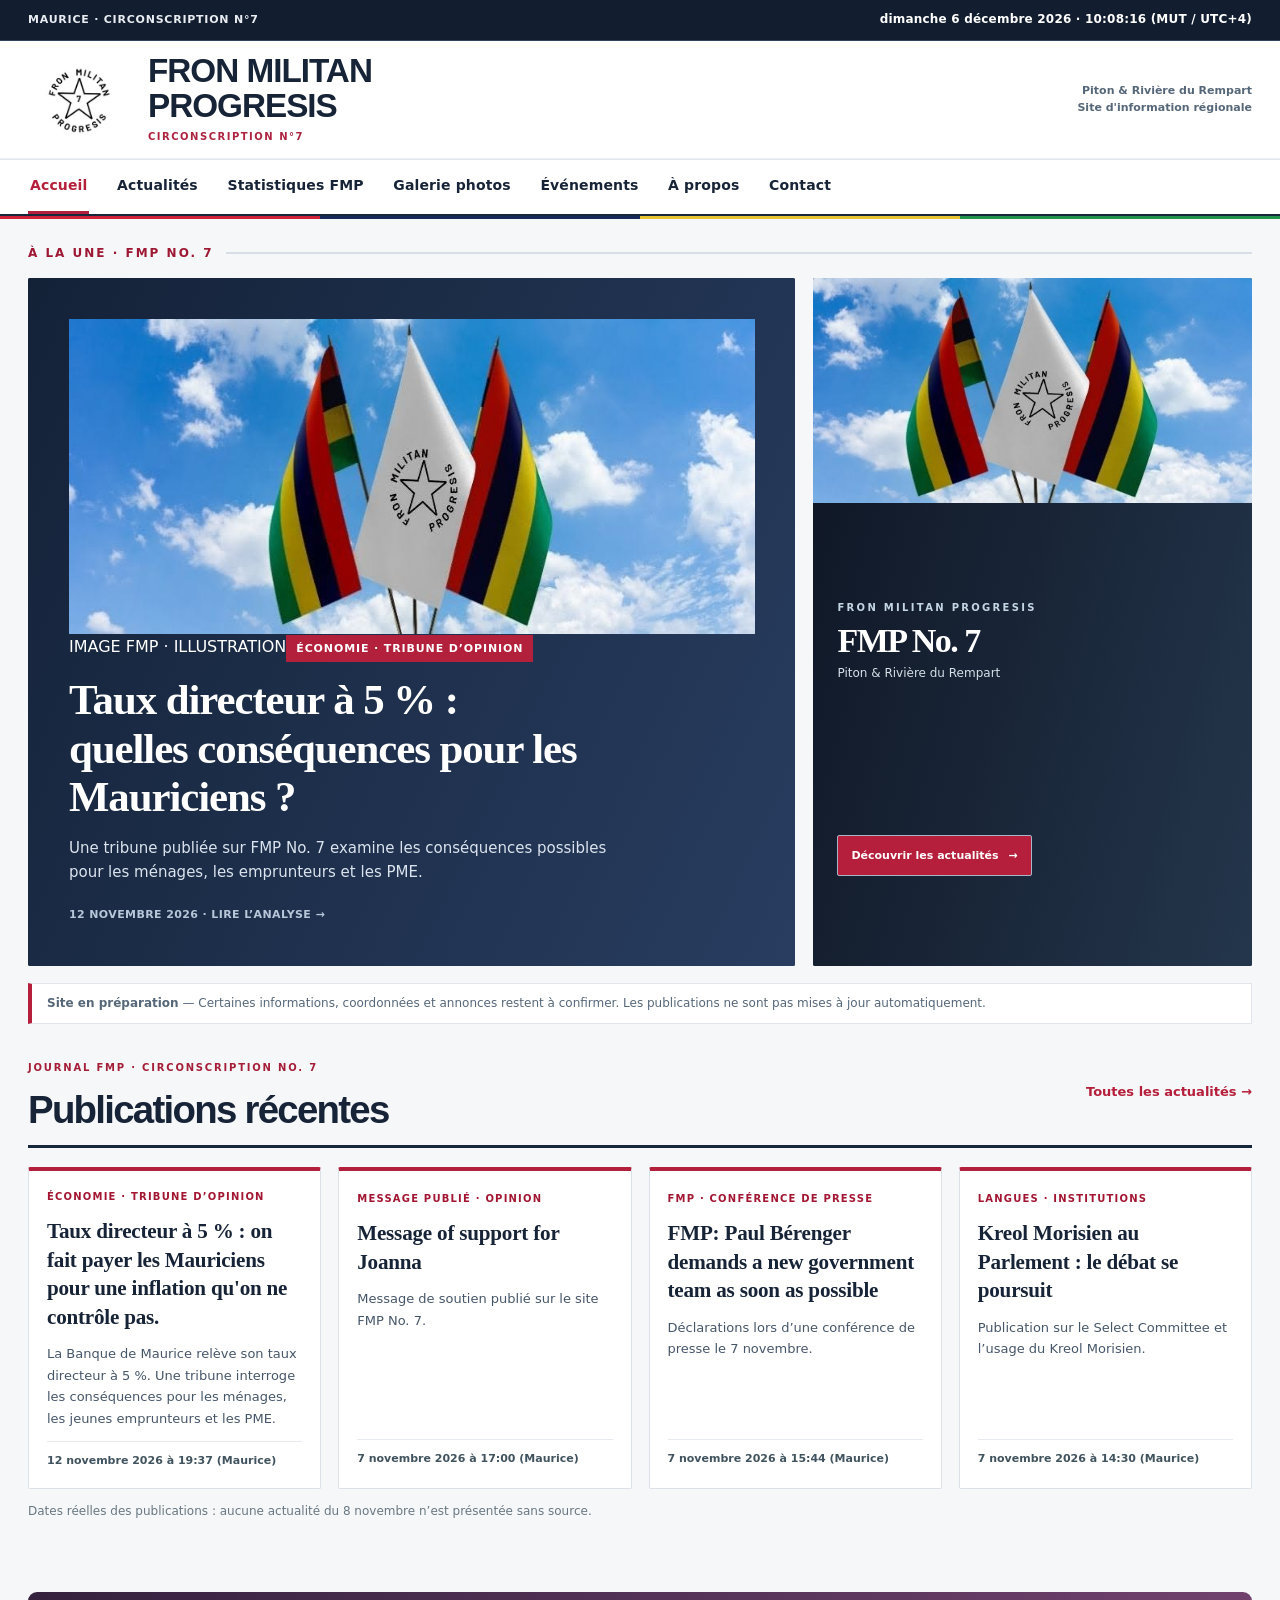
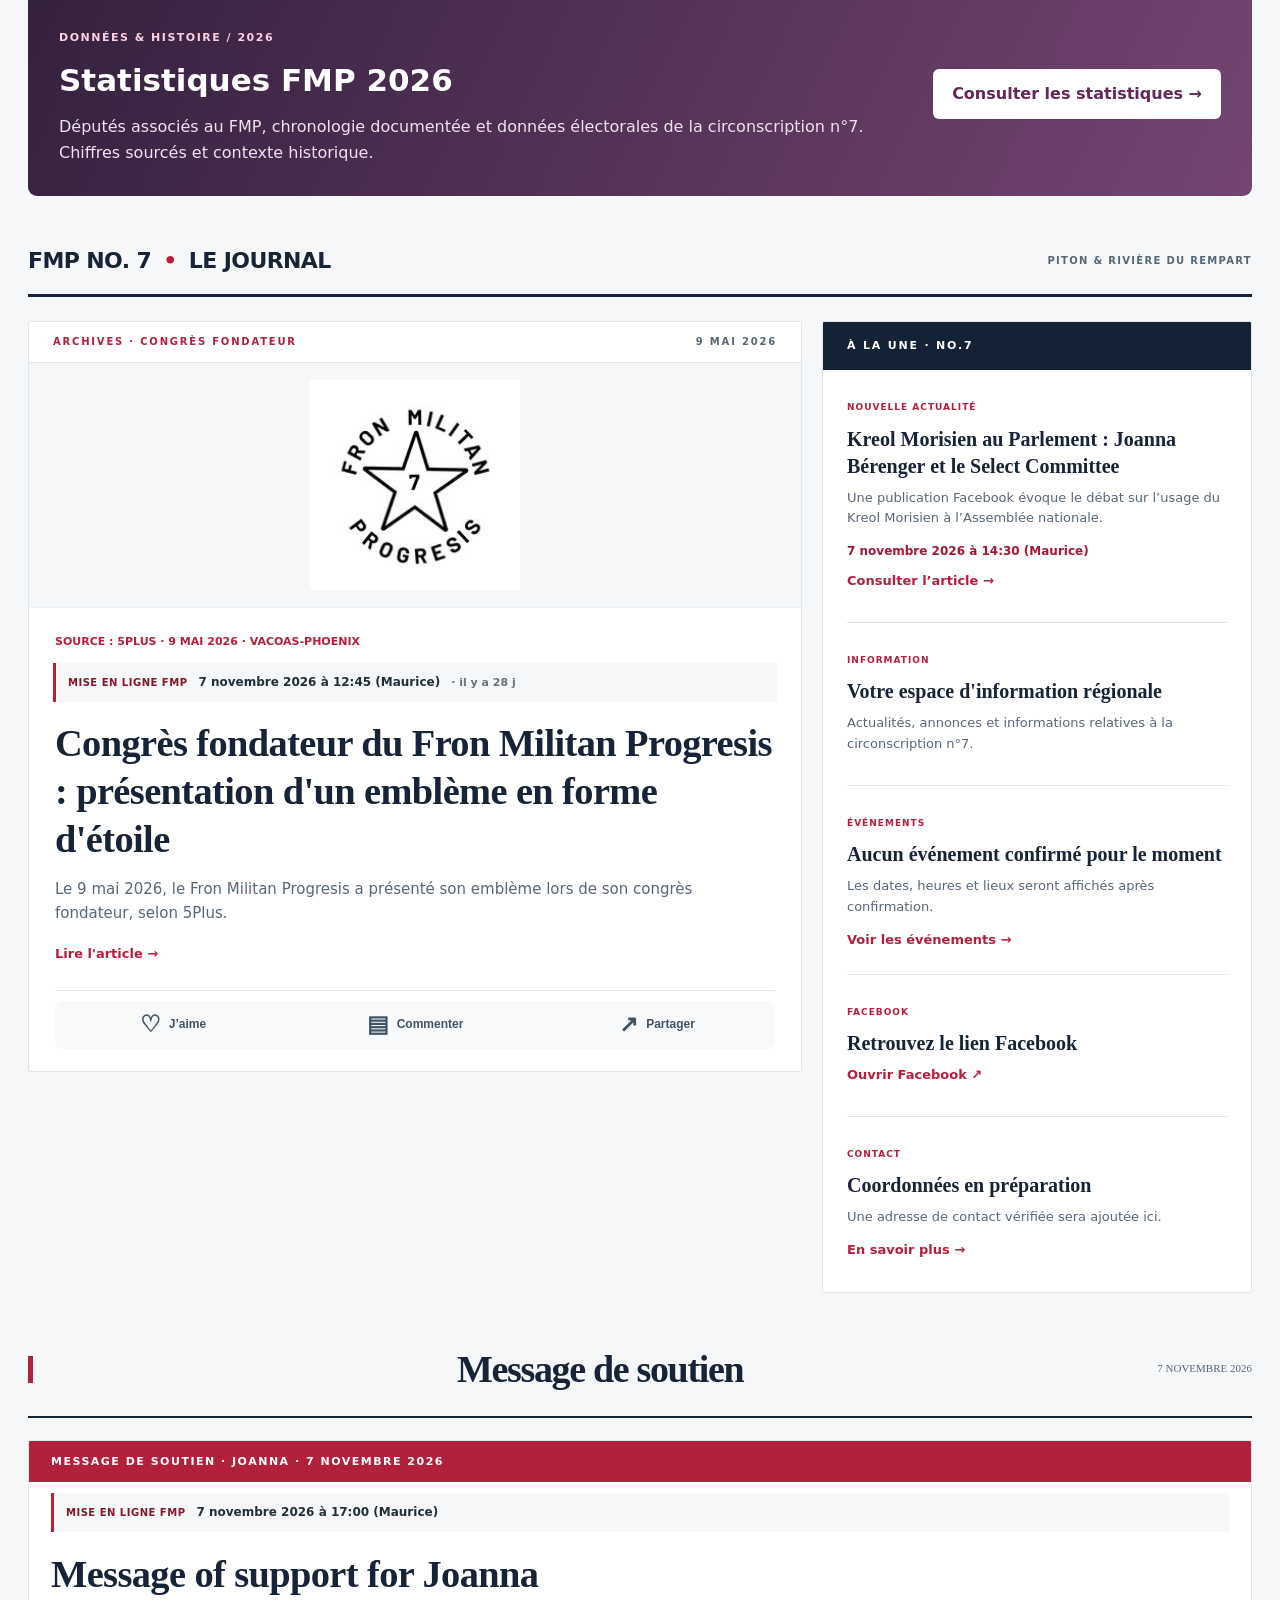
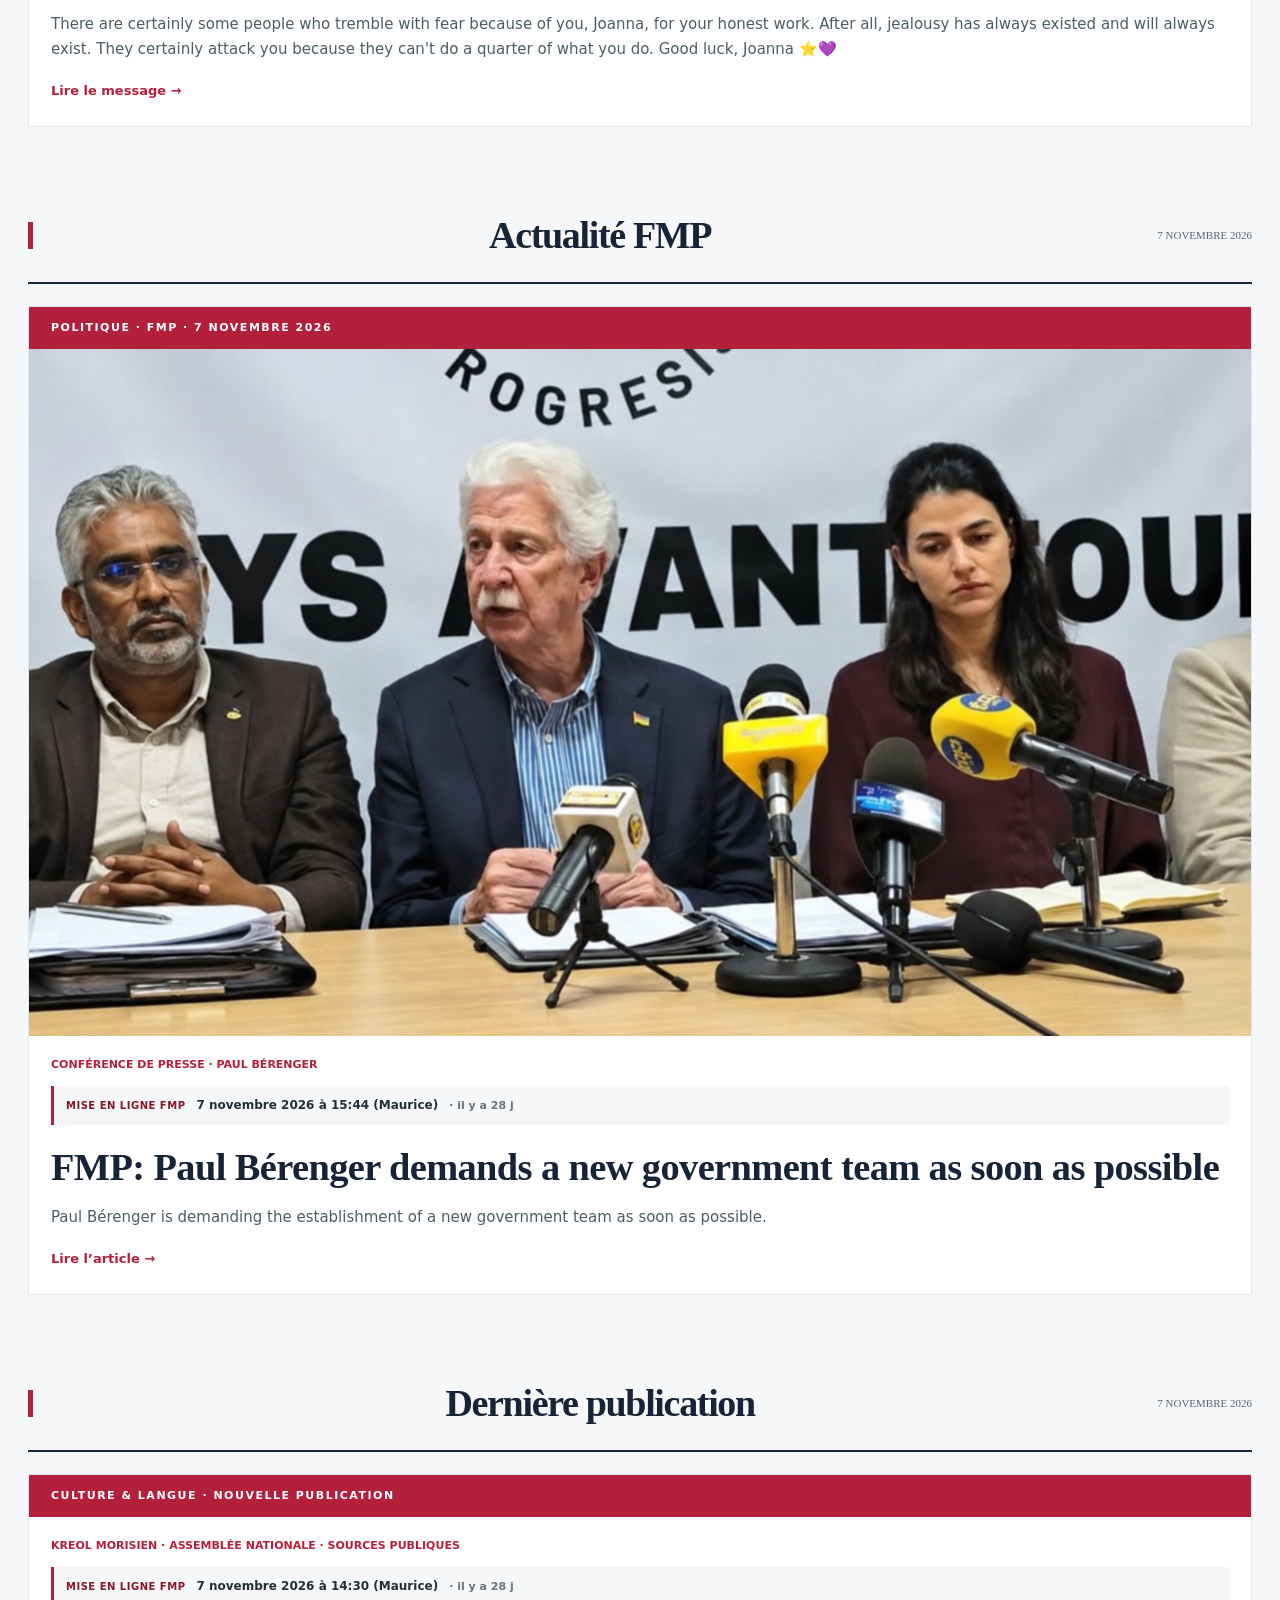
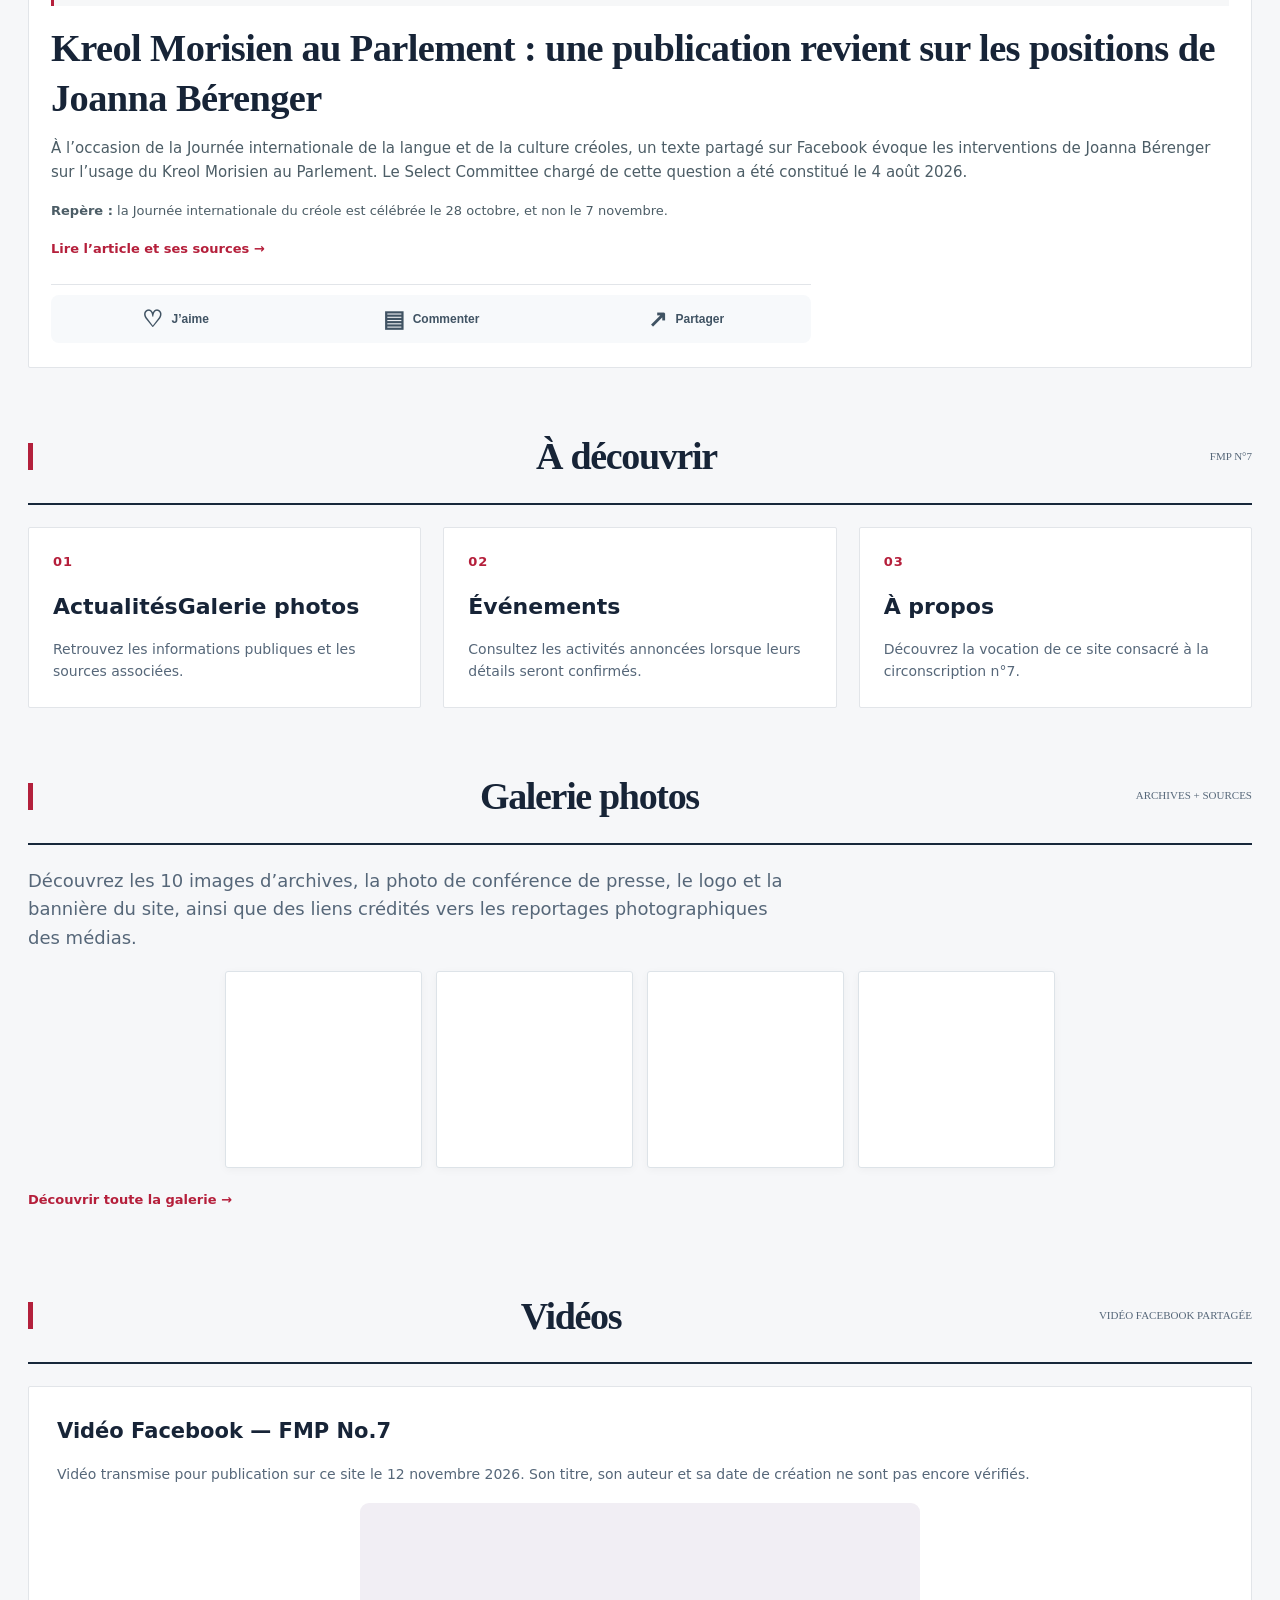
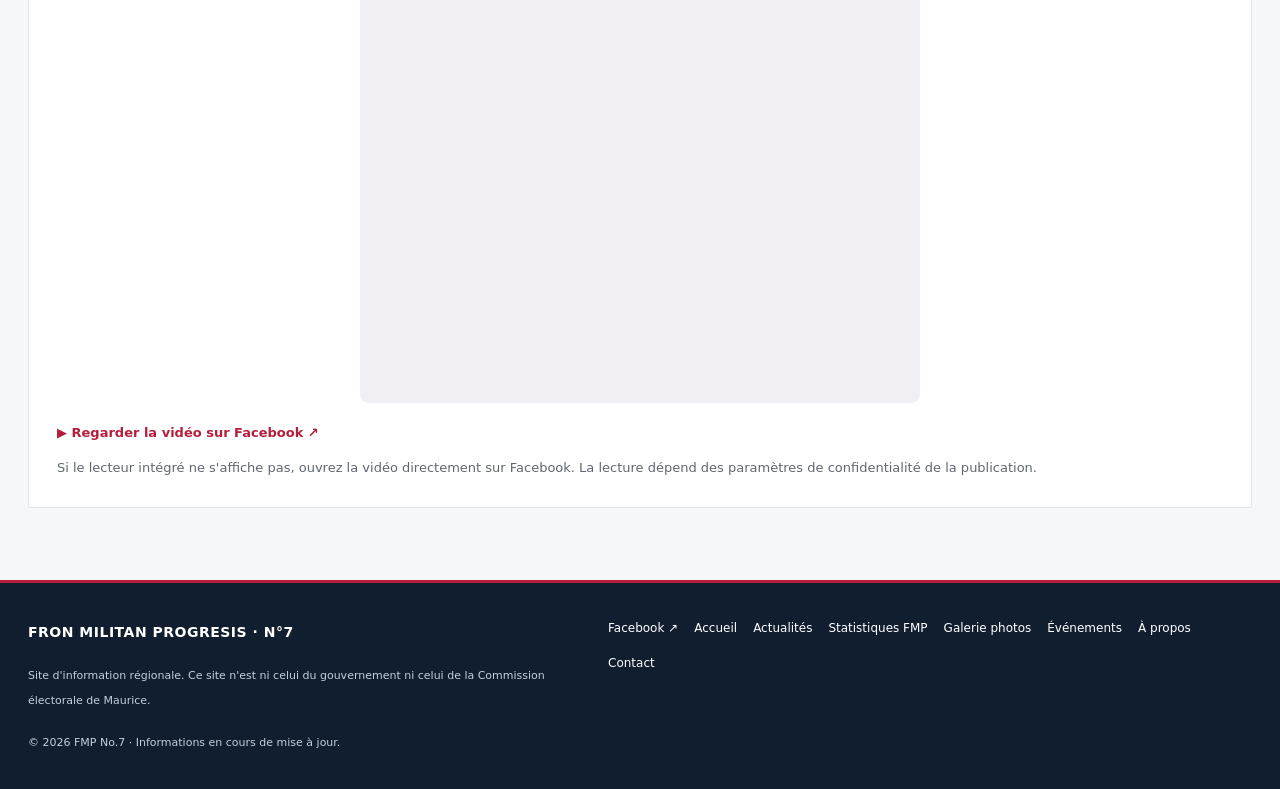
==== commit e6505a6f: "Add existing FMP illustrative photo behind featured news headline" ====
--- a/index.html
+++ b/index.html
@@ -1,5 +1,5 @@
 <!DOCTYPE html>
-<html lang="fr"><head><meta charset="utf-8"/><meta content="width=device-width,initial-scale=1" name="viewport"/><meta content="#111111" name="theme-color"/><meta content="FMP No.7 — Informations publiques, actualités et événements de la circonscription de Piton et Rivière du Rempart." name="description"/><title>Accueil | FMP No.7</title><link href="assets/fmp-logo.jpg?v=20261107-original" rel="icon"/><link href="assets/style.css?v=20261108-refresh" rel="stylesheet"/><link rel="stylesheet" href="assets/gallery-images.css?v=20261108-sharp"><style>.gallery-teaser{display:grid;grid-template-columns:repeat(4,1fr);gap:14px;margin:18px 0}.gallery-teaser a{display:block;aspect-ratio:1;border:1px solid #dde3e8;border-radius:5px;overflow:hidden;background:#fff}.gallery-teaser span{display:block;width:100%;height:100%;background-image:inherit;background-size:500% 200%;background-repeat:no-repeat}@media(max-width:600px){.gallery-teaser{grid-template-columns:repeat(2,1fr);gap:10px}}</style><link rel="stylesheet" href="assets/inside-inspired-20261114.css?v=1"><link rel="stylesheet" href="assets/fmp-newsroom-overhaul.css?v=1"><link rel="stylesheet" href="assets/design1-professional-news.css?v=20261114"><link rel="stylesheet" href="assets/fmp-header-news-polish.css?v=20261114"><link rel="stylesheet" href="assets/fmp-compact-newsroom.css?v=20261114"><link rel="stylesheet" href="assets/fmp-editorial-newsroom-v3.css?v=20261114"><link rel="stylesheet" href="assets/fmp-final-typography.css?v=20261114"></head><body><a class="skip-link" href="#main-content">Aller au contenu</a><div class="utility"><div class="shell"><span>MAURICE · CIRCONSCRIPTION N°7</span><span data-now aria-label="Heure actuelle à Maurice" aria-live="off">Chargement de l'heure de Maurice…</span></div></div><header class="shell brandline"><a aria-label="Accueil FMP No.7" href="index.html"><img alt="Logo Fron Militan Progresis, étoile et chiffre 7" src="assets/fmp-logo.jpg?v=20261107-original"/></a><div><h1>FRON MILITAN<br/>PROGRESIS</h1><div class="sub">CIRCONSCRIPTION N°7</div></div><span class="rightmark">Piton &amp; Rivière du Rempart<br/>Site d'information régionale</span></header><div class="navwrap"><div class="shell"><button aria-controls="siteNav" aria-expanded="false" class="mobileToggle">☰   Menu</button><nav aria-label="Navigation principale" class="nav" id="siteNav"><a aria-current="page" class="active" href="index.html">Accueil</a><a class="" href="actualites.html">Actualités</a><a href="statistiques-fmp.html">Statistiques FMP</a><a href="galerie.html">Galerie photos</a><a class="" href="evenements.html">Événements</a><a class="" href="apropos.html">À propos</a><a class="" href="contact.html">Contact</a></nav></div></div><div class="stripe"></div><main id="main-content"><div class="shell"><div class="newsroom-kicker">À LA UNE · FMP NO. 7</div><div class="newsroom-top"><section class="newsroom-lead" aria-labelledby="fmpLeadTitle"><span class="lead-tag">ÉCONOMIE · TRIBUNE D’OPINION</span><h2 id="fmpLeadTitle"><a href="taux-directeur-5-pour-cent-2026-11-12.html">Taux directeur à 5 % : quelles conséquences pour les Mauriciens ?</a></h2><p>Une tribune publiée sur FMP No. 7 examine les conséquences possibles pour les ménages, les emprunteurs et les PME.</p><span class="lead-meta">12 NOVEMBRE 2026 · LIRE L’ANALYSE →</span></section><section class="welcome-banner" aria-label="FMP No. 7 — Piton et Rivière du Rempart"><img class="banner-photo" src="assets/fmp-banner.jpg" width="851" height="315" alt="Drapeau du Fron Militan Progresis entouré de deux drapeaux mauriciens sous un ciel bleu" fetchpriority="high"/><div class="banner-caption"><div><span class="banner-kicker">FRON MILITAN PROGRESIS</span><h2>FMP No. 7</h2><p>Piton &amp; Rivière du Rempart</p></div><a class="banner-link" href="actualites.html">Découvrir les actualités <span aria-hidden="true">→</span></a></div></section></div><div class="notice"><strong>Site en préparation</strong> — Certaines informations, coordonnées et annonces restent à confirmer. Les publications ne sont pas mises à jour automatiquement.</div><section class="latest-publications" aria-labelledby="latestPublicationsTitle"><div class="latest-head"><div><span class="eyebrow">JOURNAL FMP · CIRCONSCRIPTION NO. 7</span><h2 id="latestPublicationsTitle">Publications récentes</h2></div><a href="actualites.html" class="textlink">Toutes les actualités →</a></div><div class="latest-cards"><article class="latest-card"><span class="latest-category">ÉCONOMIE · TRIBUNE D’OPINION</span><h3><a href="taux-directeur-5-pour-cent-2026-11-12.html">Taux directeur à 5 % : on fait payer les Mauriciens pour une inflation qu&#39;on ne contrôle pas.</a></h3><p>La Banque de Maurice relève son taux directeur à 5 %. Une tribune interroge les conséquences pour les ménages, les jeunes emprunteurs et les PME.</p><time datetime="2026-11-12T15:37:48Z" data-published-at="2026-11-12T15:37:48Z">12 novembre 2026 · 19:37 (Maurice)</time></article><article class="latest-card"><span class="latest-category">Message publié · Opinion</span><h3><a href="joanna-support-message-2026-11-07.html">Message of support for Joanna</a></h3><p>Message de soutien publié sur le site FMP No. 7.</p><time datetime="2026-11-07T13:00:00Z" data-published-at="2026-11-07T13:00:00Z">7 novembre 2026 · 17:00 (Maurice)</time></article><article class="latest-card"><span class="latest-category">FMP · Conférence de presse</span><h3><a href="paul-berenger-new-government-team-2026-11-07.html">FMP: Paul Bérenger demands a new government team as soon as possible</a></h3><p>Déclarations lors d’une conférence de presse le 7 novembre.</p><time datetime="2026-11-07T11:44:02Z" data-published-at="2026-11-07T11:44:02Z">7 novembre 2026 · 15:44 (Maurice)</time></article><article class="latest-card"><span class="latest-category">Langues · Institutions</span><h3><a href="kreol-morisien-parlement.html">Kreol Morisien au Parlement : le débat se poursuit</a></h3><p>Publication sur le Select Committee et l’usage du Kreol Morisien.</p><time datetime="2026-11-07T10:30:09Z" data-published-at="2026-11-07T10:30:09Z">7 novembre 2026 · 14:30 (Maurice)</time></article></div><p class="latest-note">Dates réelles des publications : aucune actualité du 8 novembre n’est présentée sans source.</p></section><section class="section" aria-labelledby="fmpStatFeatureHeading" style="margin:25px 0"><div style="background:linear-gradient(115deg,#34213e,#754471);color:white;padding:clamp(20px,4vw,31px);border-radius:9px;display:flex;align-items:center;justify-content:space-between;flex-wrap:wrap;gap:18px"><div style="flex:1 1 270px"><span style="font-size:11px;letter-spacing:1.5px;color:#ffd0e2;font-weight:800">DONNÉES &amp; HISTOIRE / 2026</span><h2 id="fmpStatFeatureHeading" style="color:#fff;font-size:clamp(23px,3vw,31px);margin:8px 0">Statistiques FMP 2026</h2><p style="margin:0;color:#f0e3f0">Députés associés au FMP, chronologie documentée et données électorales de la circonscription n°7. Chiffres sourcés et contexte historique.</p></div><a href="statistiques-fmp.html" style="background:#fff;color:#632858;font-weight:800;border-radius:6px;padding:12px 19px;text-decoration:none">Consulter les statistiques →</a></div></section><div class="frontpage-strap"><span class="frontpage-strap-left">FMP NO. 7 <em>•</em> LE JOURNAL</span><span class="frontpage-strap-right">PITON &amp; RIVIÈRE DU REMPART</span></div><div class="topgrid"><section class="feature"><div class="hero-label"><span>ARCHIVES · CONGRÈS FONDATEUR</span><span>9 MAI 2026</span></div><div class="featureart"><img alt="Logo FMP No.7" src="assets/fmp-logo.jpg?v=20261107-original"/></div><div class="meta">SOURCE : 5PLUS · <time datetime="2026-05-09">9 MAI 2026</time> · VACOAS-PHOENIX</div><div class="post-timestamps" aria-label="Date de mise en ligne sur le site"><span class="post-timestamps-label">Mise en ligne FMP</span><time datetime="2026-11-07T08:45:09Z" data-published-at="2026-11-07T08:45:09Z">7 novembre 2026 · 12:45 (Maurice)</time><span class="post-relative" data-post-age-for="2026-11-07T08:45:09Z"></span></div><h2><a href="congres-fondateur.html">Congrès fondateur du Fron Militan Progresis : présentation d'un emblème en forme d'étoile</a></h2><p>Le 9 mai 2026, le Fron Militan Progresis a présenté son emblème lors de son congrès fondateur, selon 5Plus.</p><a class="textlink" href="congres-fondateur.html">Lire l'article →</a><section aria-label="Réactions et commentaires sur cette actualité" class="post-engagement" data-post-id="congres-fondateur-2026" data-post-title="Congrès fondateur du Fron Militan Progresis" data-post-url="congres-fondateur.html">
+<html lang="fr"><head><meta charset="utf-8"/><meta content="width=device-width,initial-scale=1" name="viewport"/><meta content="#111111" name="theme-color"/><meta content="FMP No.7 — Informations publiques, actualités et événements de la circonscription de Piton et Rivière du Rempart." name="description"/><title>Accueil | FMP No.7</title><link href="assets/fmp-logo.jpg?v=20261107-original" rel="icon"/><link href="assets/style.css?v=20261108-refresh" rel="stylesheet"/><link rel="stylesheet" href="assets/gallery-images.css?v=20261108-sharp"><style>.gallery-teaser{display:grid;grid-template-columns:repeat(4,1fr);gap:14px;margin:18px 0}.gallery-teaser a{display:block;aspect-ratio:1;border:1px solid #dde3e8;border-radius:5px;overflow:hidden;background:#fff}.gallery-teaser span{display:block;width:100%;height:100%;background-image:inherit;background-size:500% 200%;background-repeat:no-repeat}@media(max-width:600px){.gallery-teaser{grid-template-columns:repeat(2,1fr);gap:10px}}</style><link rel="stylesheet" href="assets/inside-inspired-20261114.css?v=1"><link rel="stylesheet" href="assets/fmp-newsroom-overhaul.css?v=1"><link rel="stylesheet" href="assets/design1-professional-news.css?v=20261114"><link rel="stylesheet" href="assets/fmp-header-news-polish.css?v=20261114"><link rel="stylesheet" href="assets/fmp-compact-newsroom.css?v=20261114"><link rel="stylesheet" href="assets/fmp-editorial-newsroom-v3.css?v=20261114"><link rel="stylesheet" href="assets/fmp-final-typography.css?v=20261114"><link rel="stylesheet" href="assets/fmp-featured-photo.css?v=20261114"></head><body><a class="skip-link" href="#main-content">Aller au contenu</a><div class="utility"><div class="shell"><span>MAURICE · CIRCONSCRIPTION N°7</span><span data-now aria-label="Heure actuelle à Maurice" aria-live="off">Chargement de l'heure de Maurice…</span></div></div><header class="shell brandline"><a aria-label="Accueil FMP No.7" href="index.html"><img alt="Logo Fron Militan Progresis, étoile et chiffre 7" src="assets/fmp-logo.jpg?v=20261107-original"/></a><div><h1>FRON MILITAN<br/>PROGRESIS</h1><div class="sub">CIRCONSCRIPTION N°7</div></div><span class="rightmark">Piton &amp; Rivière du Rempart<br/>Site d'information régionale</span></header><div class="navwrap"><div class="shell"><button aria-controls="siteNav" aria-expanded="false" class="mobileToggle">☰   Menu</button><nav aria-label="Navigation principale" class="nav" id="siteNav"><a aria-current="page" class="active" href="index.html">Accueil</a><a class="" href="actualites.html">Actualités</a><a href="statistiques-fmp.html">Statistiques FMP</a><a href="galerie.html">Galerie photos</a><a class="" href="evenements.html">Événements</a><a class="" href="apropos.html">À propos</a><a class="" href="contact.html">Contact</a></nav></div></div><div class="stripe"></div><main id="main-content"><div class="shell"><div class="newsroom-kicker">À LA UNE · FMP NO. 7</div><div class="newsroom-top"><section class="newsroom-lead featured-photo-lead" aria-labelledby="fmpLeadTitle"><img class="featured-photo-image" src="assets/fmp-banner.jpg" alt="Drapeaux du Fron Militan Progresis et de Maurice, image institutionnelle illustrative" width="851" height="315" loading="eager" decoding="async"/><div class="featured-photo-overlay"><span class="featured-photo-credit">IMAGE FMP · ILLUSTRATION</span><span class="lead-tag">ÉCONOMIE · TRIBUNE D’OPINION</span><h2 id="fmpLeadTitle"><a href="taux-directeur-5-pour-cent-2026-11-12.html">Taux directeur à 5 % : quelles conséquences pour les Mauriciens ?</a></h2><p>Une tribune publiée sur FMP No. 7 examine les conséquences possibles pour les ménages, les emprunteurs et les PME.</p><span class="lead-meta">12 NOVEMBRE 2026 · LIRE L’ANALYSE →</span></div></section><section class="welcome-banner" aria-label="FMP No. 7 — Piton et Rivière du Rempart"><img class="banner-photo" src="assets/fmp-banner.jpg" width="851" height="315" alt="Drapeau du Fron Militan Progresis entouré de deux drapeaux mauriciens sous un ciel bleu" fetchpriority="high"/><div class="banner-caption"><div><span class="banner-kicker">FRON MILITAN PROGRESIS</span><h2>FMP No. 7</h2><p>Piton &amp; Rivière du Rempart</p></div><a class="banner-link" href="actualites.html">Découvrir les actualités <span aria-hidden="true">→</span></a></div></section></div><div class="notice"><strong>Site en préparation</strong> — Certaines informations, coordonnées et annonces restent à confirmer. Les publications ne sont pas mises à jour automatiquement.</div><section class="latest-publications" aria-labelledby="latestPublicationsTitle"><div class="latest-head"><div><span class="eyebrow">JOURNAL FMP · CIRCONSCRIPTION NO. 7</span><h2 id="latestPublicationsTitle">Publications récentes</h2></div><a href="actualites.html" class="textlink">Toutes les actualités →</a></div><div class="latest-cards"><article class="latest-card"><span class="latest-category">ÉCONOMIE · TRIBUNE D’OPINION</span><h3><a href="taux-directeur-5-pour-cent-2026-11-12.html">Taux directeur à 5 % : on fait payer les Mauriciens pour une inflation qu&#39;on ne contrôle pas.</a></h3><p>La Banque de Maurice relève son taux directeur à 5 %. Une tribune interroge les conséquences pour les ménages, les jeunes emprunteurs et les PME.</p><time datetime="2026-11-12T15:37:48Z" data-published-at="2026-11-12T15:37:48Z">12 novembre 2026 · 19:37 (Maurice)</time></article><article class="latest-card"><span class="latest-category">Message publié · Opinion</span><h3><a href="joanna-support-message-2026-11-07.html">Message of support for Joanna</a></h3><p>Message de soutien publié sur le site FMP No. 7.</p><time datetime="2026-11-07T13:00:00Z" data-published-at="2026-11-07T13:00:00Z">7 novembre 2026 · 17:00 (Maurice)</time></article><article class="latest-card"><span class="latest-category">FMP · Conférence de presse</span><h3><a href="paul-berenger-new-government-team-2026-11-07.html">FMP: Paul Bérenger demands a new government team as soon as possible</a></h3><p>Déclarations lors d’une conférence de presse le 7 novembre.</p><time datetime="2026-11-07T11:44:02Z" data-published-at="2026-11-07T11:44:02Z">7 novembre 2026 · 15:44 (Maurice)</time></article><article class="latest-card"><span class="latest-category">Langues · Institutions</span><h3><a href="kreol-morisien-parlement.html">Kreol Morisien au Parlement : le débat se poursuit</a></h3><p>Publication sur le Select Committee et l’usage du Kreol Morisien.</p><time datetime="2026-11-07T10:30:09Z" data-published-at="2026-11-07T10:30:09Z">7 novembre 2026 · 14:30 (Maurice)</time></article></div><p class="latest-note">Dates réelles des publications : aucune actualité du 8 novembre n’est présentée sans source.</p></section><section class="section" aria-labelledby="fmpStatFeatureHeading" style="margin:25px 0"><div style="background:linear-gradient(115deg,#34213e,#754471);color:white;padding:clamp(20px,4vw,31px);border-radius:9px;display:flex;align-items:center;justify-content:space-between;flex-wrap:wrap;gap:18px"><div style="flex:1 1 270px"><span style="font-size:11px;letter-spacing:1.5px;color:#ffd0e2;font-weight:800">DONNÉES &amp; HISTOIRE / 2026</span><h2 id="fmpStatFeatureHeading" style="color:#fff;font-size:clamp(23px,3vw,31px);margin:8px 0">Statistiques FMP 2026</h2><p style="margin:0;color:#f0e3f0">Députés associés au FMP, chronologie documentée et données électorales de la circonscription n°7. Chiffres sourcés et contexte historique.</p></div><a href="statistiques-fmp.html" style="background:#fff;color:#632858;font-weight:800;border-radius:6px;padding:12px 19px;text-decoration:none">Consulter les statistiques →</a></div></section><div class="frontpage-strap"><span class="frontpage-strap-left">FMP NO. 7 <em>•</em> LE JOURNAL</span><span class="frontpage-strap-right">PITON &amp; RIVIÈRE DU REMPART</span></div><div class="topgrid"><section class="feature"><div class="hero-label"><span>ARCHIVES · CONGRÈS FONDATEUR</span><span>9 MAI 2026</span></div><div class="featureart"><img alt="Logo FMP No.7" src="assets/fmp-logo.jpg?v=20261107-original"/></div><div class="meta">SOURCE : 5PLUS · <time datetime="2026-05-09">9 MAI 2026</time> · VACOAS-PHOENIX</div><div class="post-timestamps" aria-label="Date de mise en ligne sur le site"><span class="post-timestamps-label">Mise en ligne FMP</span><time datetime="2026-11-07T08:45:09Z" data-published-at="2026-11-07T08:45:09Z">7 novembre 2026 · 12:45 (Maurice)</time><span class="post-relative" data-post-age-for="2026-11-07T08:45:09Z"></span></div><h2><a href="congres-fondateur.html">Congrès fondateur du Fron Militan Progresis : présentation d'un emblème en forme d'étoile</a></h2><p>Le 9 mai 2026, le Fron Militan Progresis a présenté son emblème lors de son congrès fondateur, selon 5Plus.</p><a class="textlink" href="congres-fondateur.html">Lire l'article →</a><section aria-label="Réactions et commentaires sur cette actualité" class="post-engagement" data-post-id="congres-fondateur-2026" data-post-title="Congrès fondateur du Fron Militan Progresis" data-post-url="congres-fondateur.html">
 <div aria-label="Actions sur l’article" class="post-actions" role="group">
 <button aria-pressed="false" class="action-button like-button" type="button"><span aria-hidden="true" class="action-symbol">♡</span> <span class="like-label">J’aime</span></button>
 <button aria-expanded="false" class="action-button comment-button" type="button"><span aria-hidden="true" class="action-symbol">▤</span> <span class="comment-label">Commenter</span></button>
--- a/assets/fmp-featured-photo.css
+++ b/assets/fmp-featured-photo.css
@@ -0,0 +1,18 @@
+/* FMP No.7 editorial photo feature: uses existing press conference photo and story */
+.featured-photo-section{margin:30px 0 26px}
+.featured-photo-heading{display:flex;justify-content:space-between;align-items:end;gap:16px;border-bottom:3px solid #17273b;padding-bottom:12px;margin-bottom:16px}
+.featured-photo-eyebrow{font-size:11px;font-weight:800;letter-spacing:.12em;color:#a51e38}
+.featured-photo-heading h2{margin:5px 0 0;font:800 clamp(26px,3vw,38px)/1.12 Arial,Helvetica,sans-serif;color:#172437}
+.featured-photo-all{font-weight:700;font-size:13px;color:#9e213d;white-space:nowrap}
+.featured-photo-story{display:grid;grid-template-columns:minmax(0,1.45fr) minmax(270px,1fr);background:#fff;border:1px solid #e0e4ea;min-height:300px}
+.featured-photo-media{display:block;position:relative;overflow:hidden;min-height:300px;background:#1b2a40}
+.featured-photo-media img{display:block;width:100%;height:100%;object-fit:cover;aspect-ratio:16/9}
+.featured-photo-copy{padding:clamp(20px,3vw,34px);display:flex;flex-direction:column;align-items:flex-start;justify-content:center}
+.featured-photo-category{font-size:11px;letter-spacing:.1em;font-weight:900;color:#b3203c}
+.featured-photo-copy h3{font:700 clamp(24px,2.5vw,34px)/1.2 Georgia,'Times New Roman',serif;color:#172437;margin:13px 0}
+.featured-photo-copy p{font-size:14px;line-height:1.65;color:#465669;margin:0 0 16px}
+.featured-photo-copy time{font-size:12px;color:#596579}
+.featured-photo-read{margin-top:19px;color:#a51e38;font-weight:800;font-size:13px}
+.featured-photo-story a:hover{text-decoration:underline;text-underline-offset:3px}
+@media(max-width:770px){.featured-photo-story{grid-template-columns:1fr}.featured-photo-media{min-height:0}.featured-photo-media img{height:auto}.featured-photo-copy{padding:22px}.featured-photo-section{margin:24px 0}.featured-photo-copy h3{font-size:27px}}
+@media(max-width:480px){.featured-photo-heading{align-items:flex-start;flex-direction:column;gap:9px}.featured-photo-heading h2{font-size:28px}.featured-photo-copy h3{font-size:25px}}
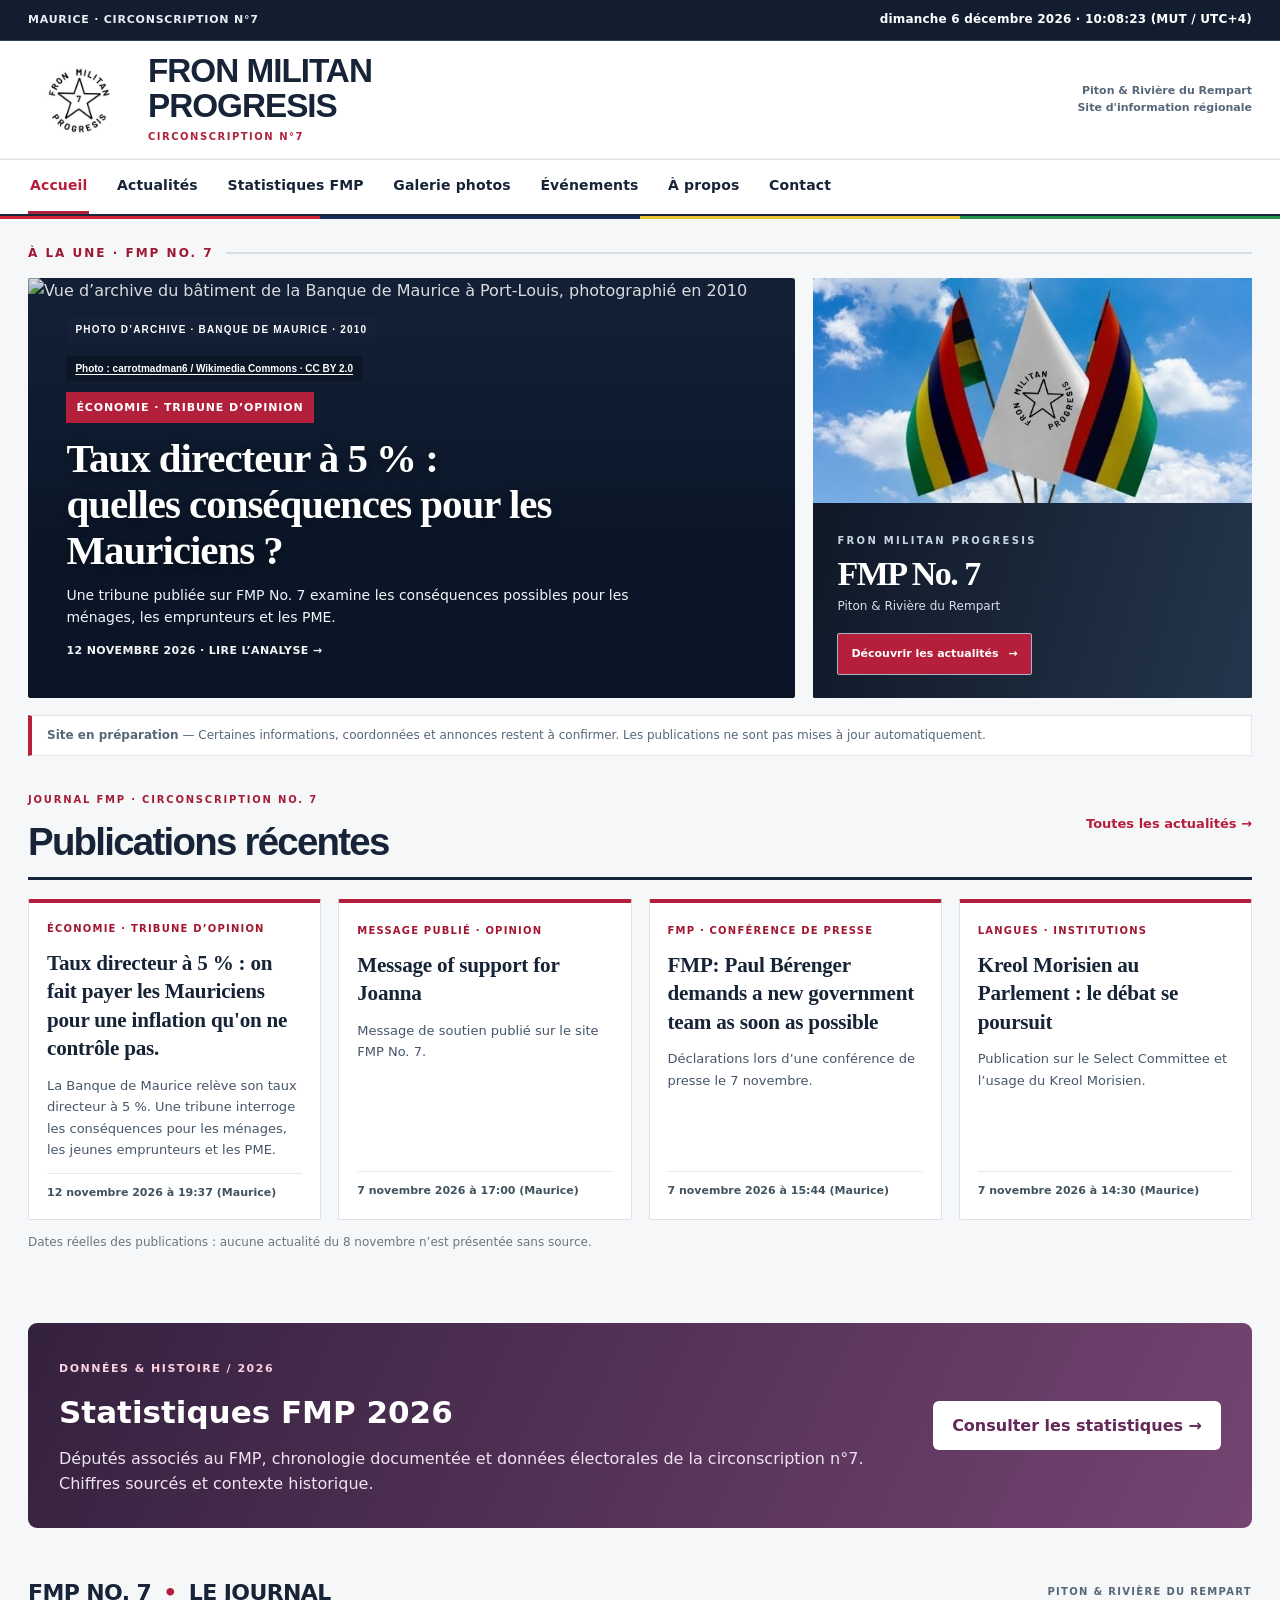
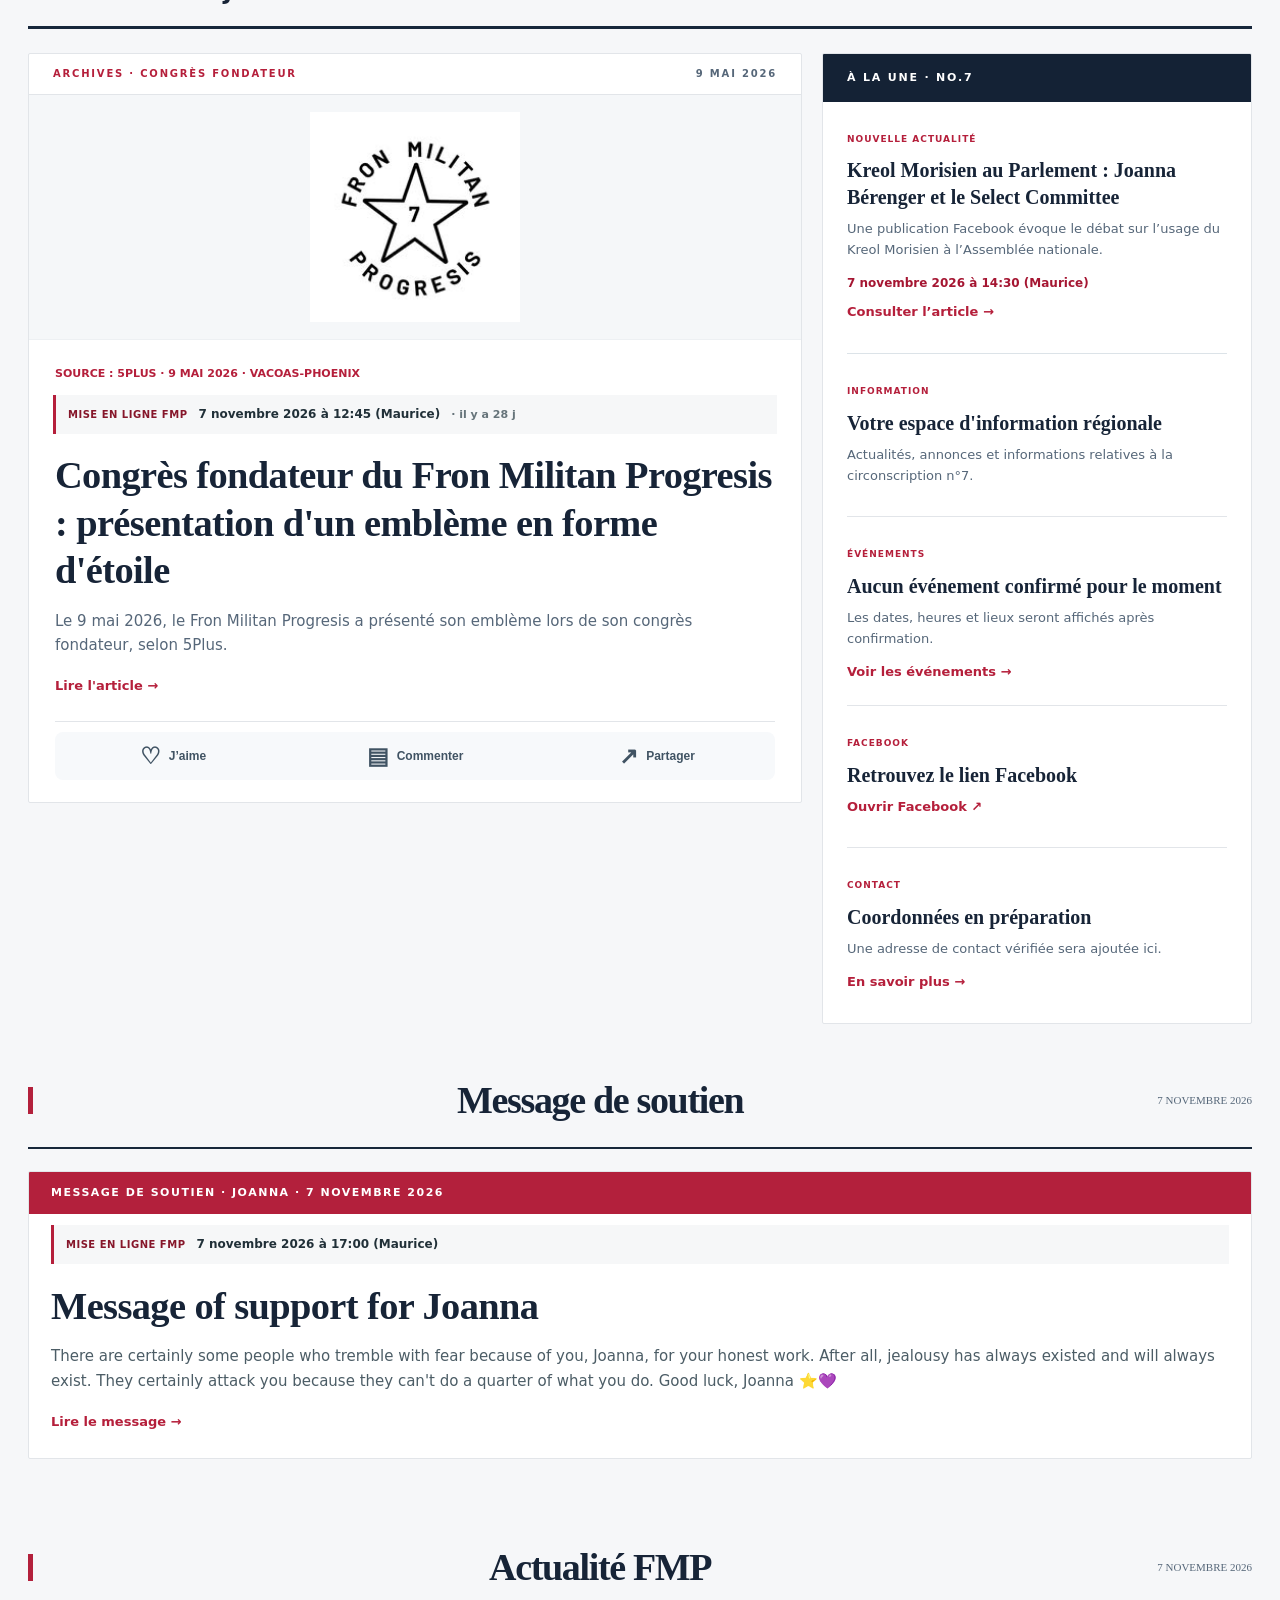
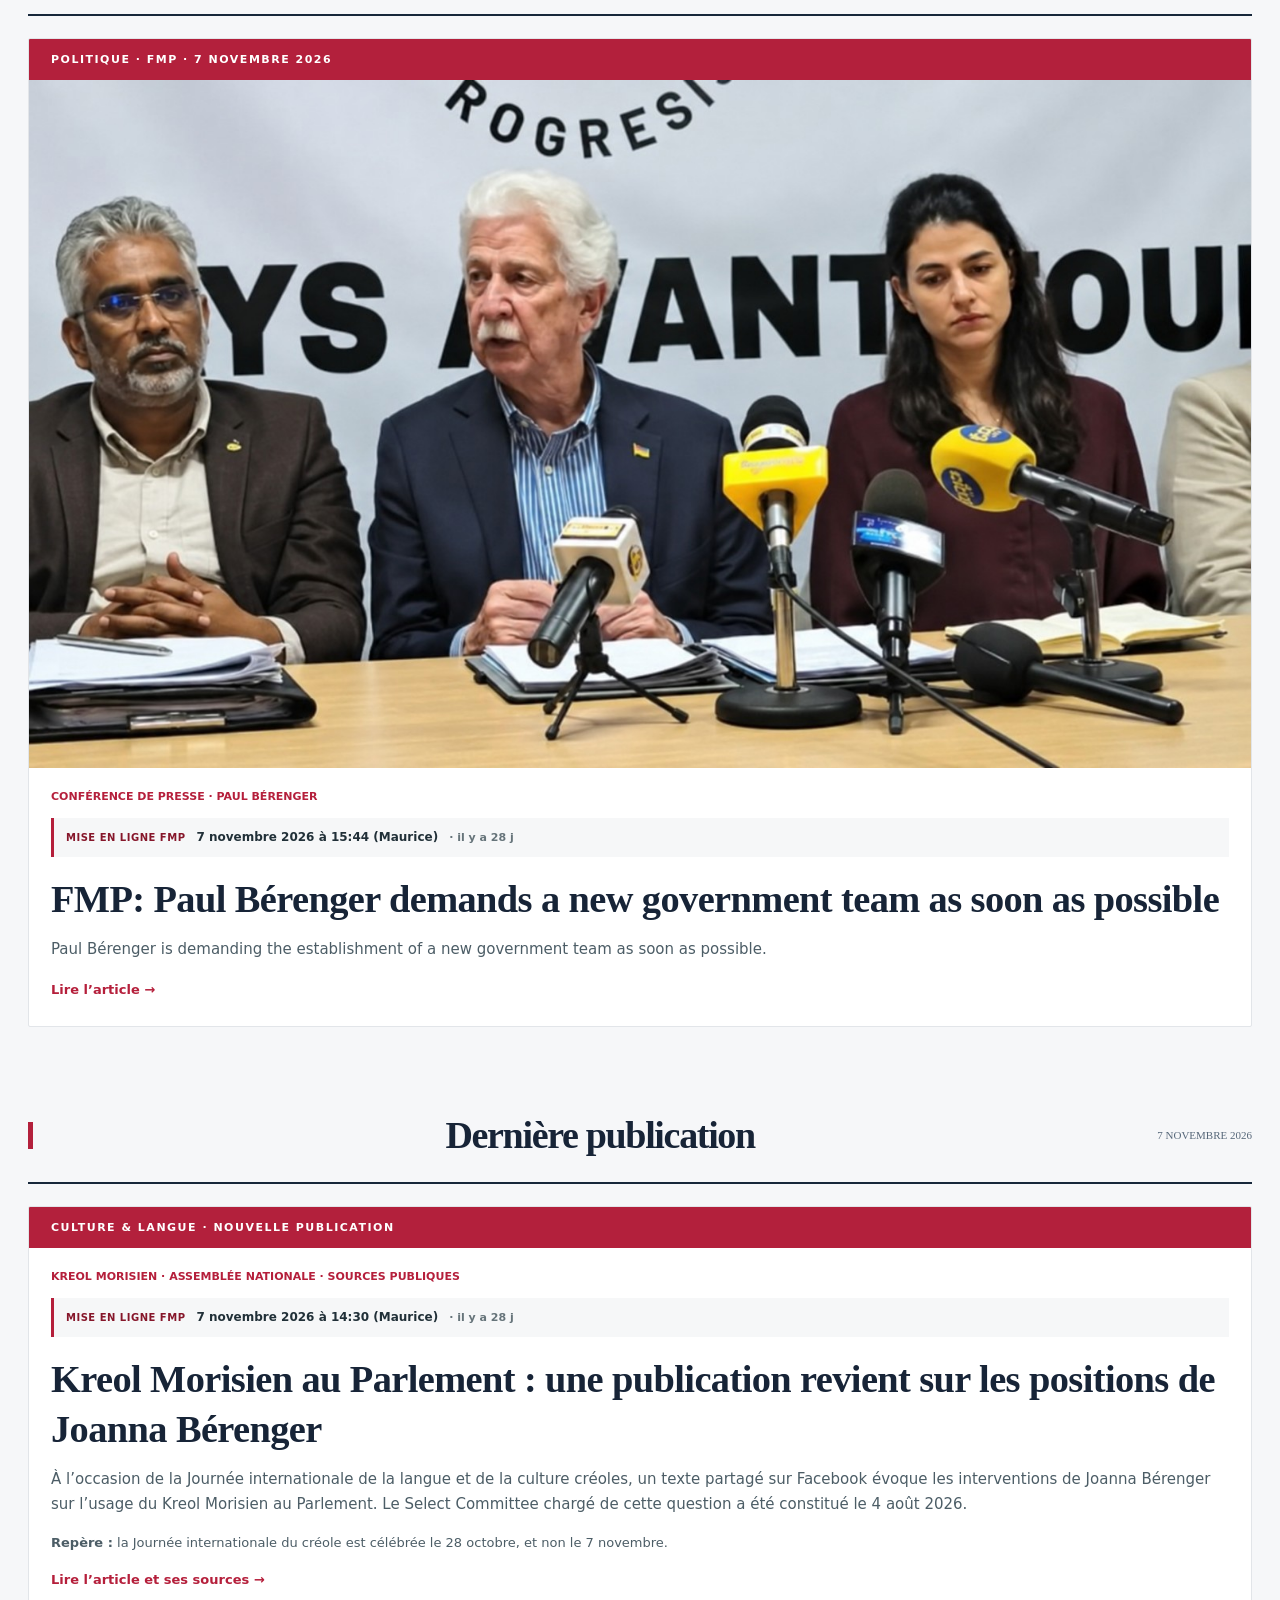
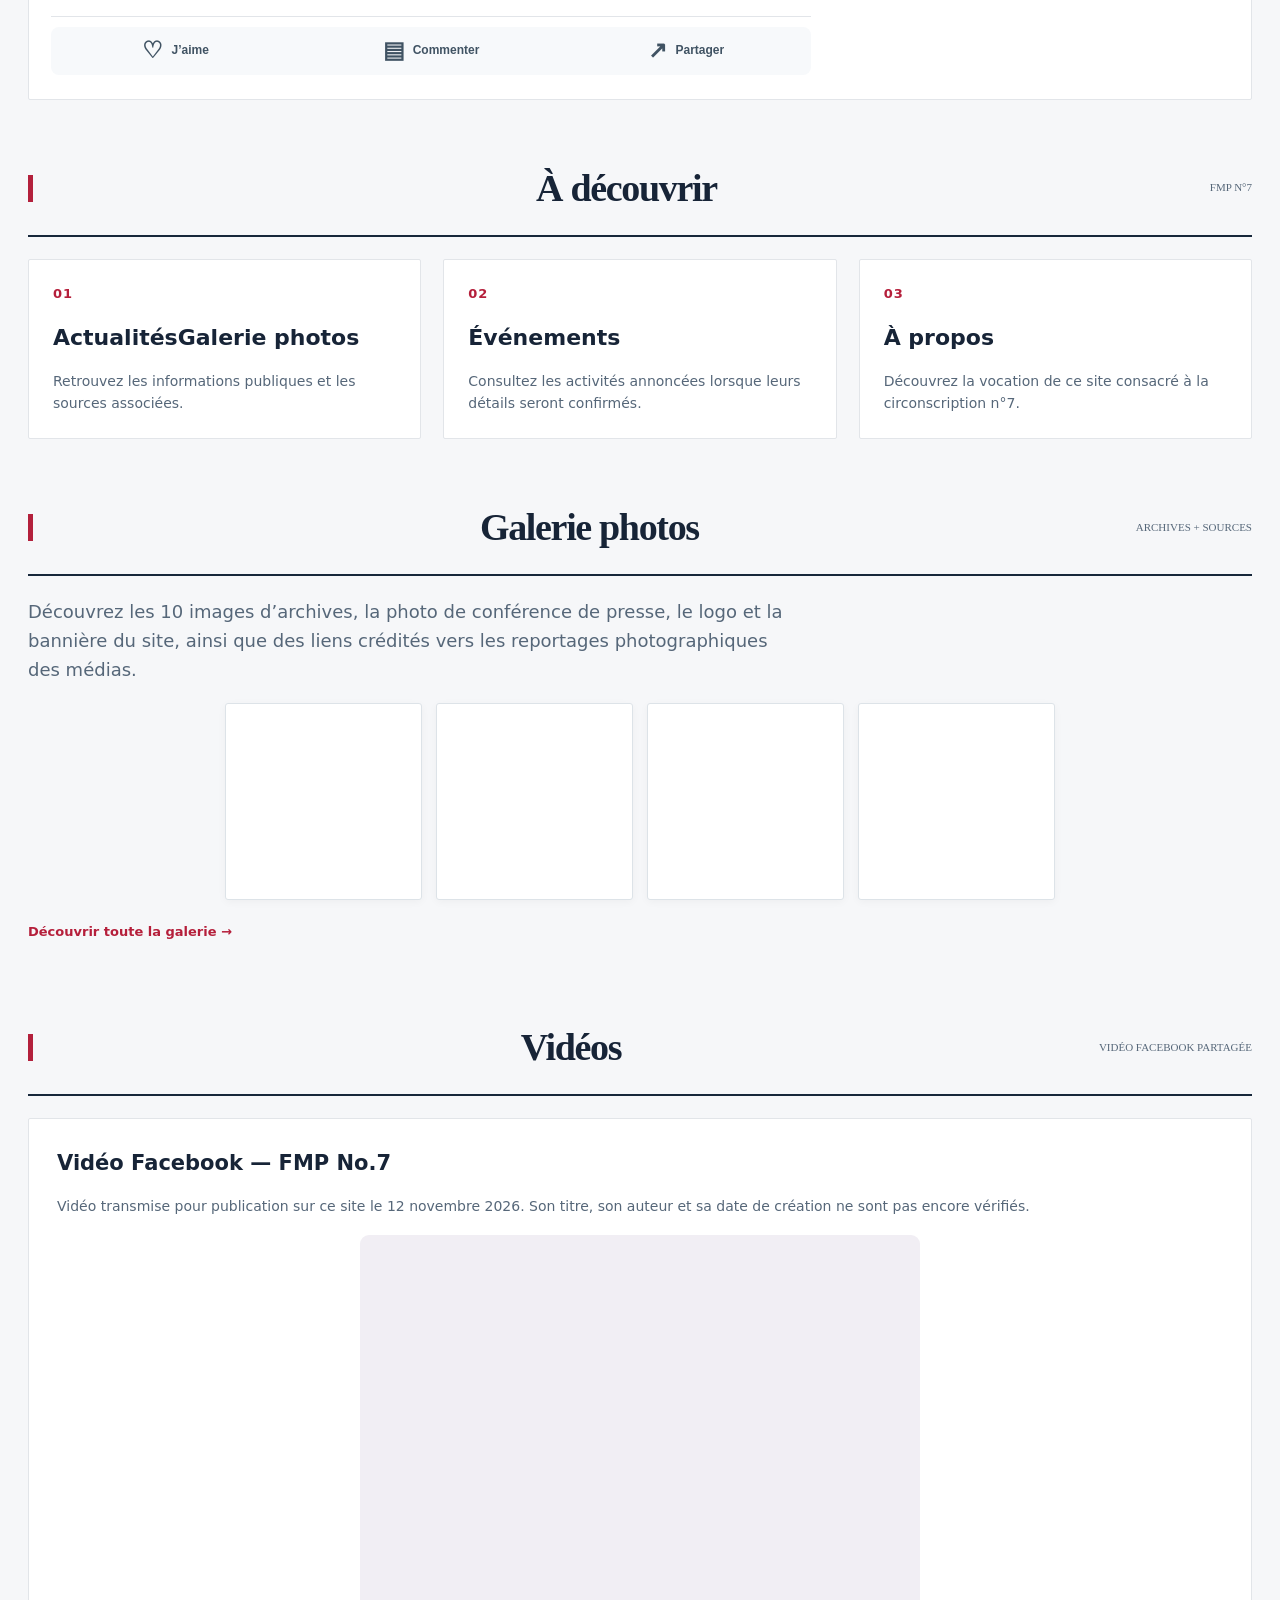
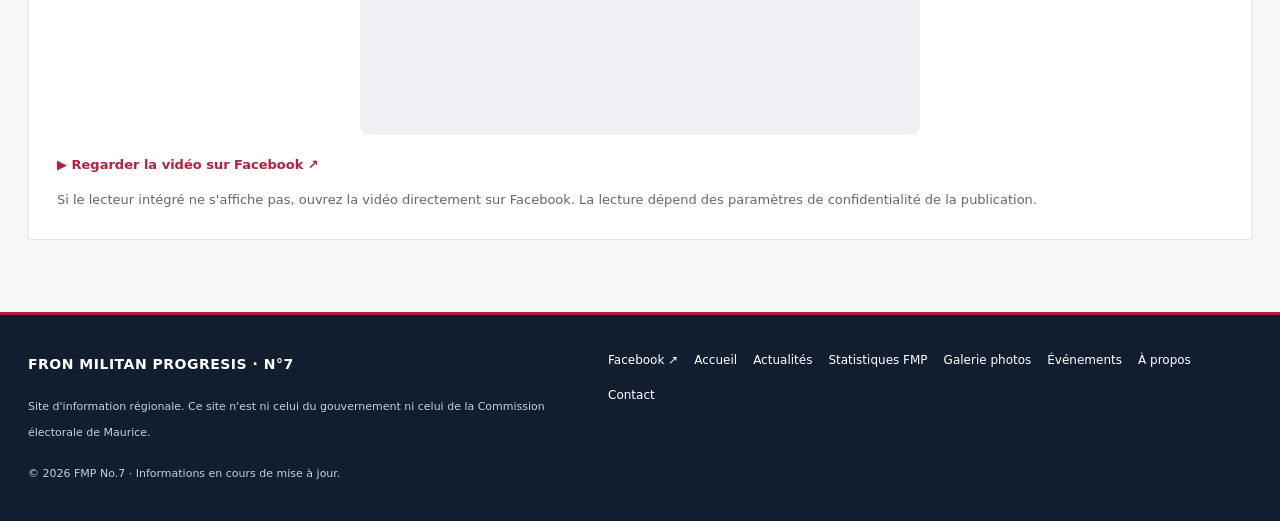
==== commit 004408d3: "Replace duplicate flag photo with credited Bank of Mauritius archival photograph" ====
--- a/index.html
+++ b/index.html
@@ -1,5 +1,5 @@
 <!DOCTYPE html>
-<html lang="fr"><head><meta charset="utf-8"/><meta content="width=device-width,initial-scale=1" name="viewport"/><meta content="#111111" name="theme-color"/><meta content="FMP No.7 — Informations publiques, actualités et événements de la circonscription de Piton et Rivière du Rempart." name="description"/><title>Accueil | FMP No.7</title><link href="assets/fmp-logo.jpg?v=20261107-original" rel="icon"/><link href="assets/style.css?v=20261108-refresh" rel="stylesheet"/><link rel="stylesheet" href="assets/gallery-images.css?v=20261108-sharp"><style>.gallery-teaser{display:grid;grid-template-columns:repeat(4,1fr);gap:14px;margin:18px 0}.gallery-teaser a{display:block;aspect-ratio:1;border:1px solid #dde3e8;border-radius:5px;overflow:hidden;background:#fff}.gallery-teaser span{display:block;width:100%;height:100%;background-image:inherit;background-size:500% 200%;background-repeat:no-repeat}@media(max-width:600px){.gallery-teaser{grid-template-columns:repeat(2,1fr);gap:10px}}</style><link rel="stylesheet" href="assets/inside-inspired-20261114.css?v=1"><link rel="stylesheet" href="assets/fmp-newsroom-overhaul.css?v=1"><link rel="stylesheet" href="assets/design1-professional-news.css?v=20261114"><link rel="stylesheet" href="assets/fmp-header-news-polish.css?v=20261114"><link rel="stylesheet" href="assets/fmp-compact-newsroom.css?v=20261114"><link rel="stylesheet" href="assets/fmp-editorial-newsroom-v3.css?v=20261114"><link rel="stylesheet" href="assets/fmp-final-typography.css?v=20261114"><link rel="stylesheet" href="assets/fmp-featured-photo.css?v=20261114"></head><body><a class="skip-link" href="#main-content">Aller au contenu</a><div class="utility"><div class="shell"><span>MAURICE · CIRCONSCRIPTION N°7</span><span data-now aria-label="Heure actuelle à Maurice" aria-live="off">Chargement de l'heure de Maurice…</span></div></div><header class="shell brandline"><a aria-label="Accueil FMP No.7" href="index.html"><img alt="Logo Fron Militan Progresis, étoile et chiffre 7" src="assets/fmp-logo.jpg?v=20261107-original"/></a><div><h1>FRON MILITAN<br/>PROGRESIS</h1><div class="sub">CIRCONSCRIPTION N°7</div></div><span class="rightmark">Piton &amp; Rivière du Rempart<br/>Site d'information régionale</span></header><div class="navwrap"><div class="shell"><button aria-controls="siteNav" aria-expanded="false" class="mobileToggle">☰   Menu</button><nav aria-label="Navigation principale" class="nav" id="siteNav"><a aria-current="page" class="active" href="index.html">Accueil</a><a class="" href="actualites.html">Actualités</a><a href="statistiques-fmp.html">Statistiques FMP</a><a href="galerie.html">Galerie photos</a><a class="" href="evenements.html">Événements</a><a class="" href="apropos.html">À propos</a><a class="" href="contact.html">Contact</a></nav></div></div><div class="stripe"></div><main id="main-content"><div class="shell"><div class="newsroom-kicker">À LA UNE · FMP NO. 7</div><div class="newsroom-top"><section class="newsroom-lead featured-photo-lead" aria-labelledby="fmpLeadTitle"><img class="featured-photo-image" src="assets/fmp-banner.jpg" alt="Drapeaux du Fron Militan Progresis et de Maurice, image institutionnelle illustrative" width="851" height="315" loading="eager" decoding="async"/><div class="featured-photo-overlay"><span class="featured-photo-credit">IMAGE FMP · ILLUSTRATION</span><span class="lead-tag">ÉCONOMIE · TRIBUNE D’OPINION</span><h2 id="fmpLeadTitle"><a href="taux-directeur-5-pour-cent-2026-11-12.html">Taux directeur à 5 % : quelles conséquences pour les Mauriciens ?</a></h2><p>Une tribune publiée sur FMP No. 7 examine les conséquences possibles pour les ménages, les emprunteurs et les PME.</p><span class="lead-meta">12 NOVEMBRE 2026 · LIRE L’ANALYSE →</span></div></section><section class="welcome-banner" aria-label="FMP No. 7 — Piton et Rivière du Rempart"><img class="banner-photo" src="assets/fmp-banner.jpg" width="851" height="315" alt="Drapeau du Fron Militan Progresis entouré de deux drapeaux mauriciens sous un ciel bleu" fetchpriority="high"/><div class="banner-caption"><div><span class="banner-kicker">FRON MILITAN PROGRESIS</span><h2>FMP No. 7</h2><p>Piton &amp; Rivière du Rempart</p></div><a class="banner-link" href="actualites.html">Découvrir les actualités <span aria-hidden="true">→</span></a></div></section></div><div class="notice"><strong>Site en préparation</strong> — Certaines informations, coordonnées et annonces restent à confirmer. Les publications ne sont pas mises à jour automatiquement.</div><section class="latest-publications" aria-labelledby="latestPublicationsTitle"><div class="latest-head"><div><span class="eyebrow">JOURNAL FMP · CIRCONSCRIPTION NO. 7</span><h2 id="latestPublicationsTitle">Publications récentes</h2></div><a href="actualites.html" class="textlink">Toutes les actualités →</a></div><div class="latest-cards"><article class="latest-card"><span class="latest-category">ÉCONOMIE · TRIBUNE D’OPINION</span><h3><a href="taux-directeur-5-pour-cent-2026-11-12.html">Taux directeur à 5 % : on fait payer les Mauriciens pour une inflation qu&#39;on ne contrôle pas.</a></h3><p>La Banque de Maurice relève son taux directeur à 5 %. Une tribune interroge les conséquences pour les ménages, les jeunes emprunteurs et les PME.</p><time datetime="2026-11-12T15:37:48Z" data-published-at="2026-11-12T15:37:48Z">12 novembre 2026 · 19:37 (Maurice)</time></article><article class="latest-card"><span class="latest-category">Message publié · Opinion</span><h3><a href="joanna-support-message-2026-11-07.html">Message of support for Joanna</a></h3><p>Message de soutien publié sur le site FMP No. 7.</p><time datetime="2026-11-07T13:00:00Z" data-published-at="2026-11-07T13:00:00Z">7 novembre 2026 · 17:00 (Maurice)</time></article><article class="latest-card"><span class="latest-category">FMP · Conférence de presse</span><h3><a href="paul-berenger-new-government-team-2026-11-07.html">FMP: Paul Bérenger demands a new government team as soon as possible</a></h3><p>Déclarations lors d’une conférence de presse le 7 novembre.</p><time datetime="2026-11-07T11:44:02Z" data-published-at="2026-11-07T11:44:02Z">7 novembre 2026 · 15:44 (Maurice)</time></article><article class="latest-card"><span class="latest-category">Langues · Institutions</span><h3><a href="kreol-morisien-parlement.html">Kreol Morisien au Parlement : le débat se poursuit</a></h3><p>Publication sur le Select Committee et l’usage du Kreol Morisien.</p><time datetime="2026-11-07T10:30:09Z" data-published-at="2026-11-07T10:30:09Z">7 novembre 2026 · 14:30 (Maurice)</time></article></div><p class="latest-note">Dates réelles des publications : aucune actualité du 8 novembre n’est présentée sans source.</p></section><section class="section" aria-labelledby="fmpStatFeatureHeading" style="margin:25px 0"><div style="background:linear-gradient(115deg,#34213e,#754471);color:white;padding:clamp(20px,4vw,31px);border-radius:9px;display:flex;align-items:center;justify-content:space-between;flex-wrap:wrap;gap:18px"><div style="flex:1 1 270px"><span style="font-size:11px;letter-spacing:1.5px;color:#ffd0e2;font-weight:800">DONNÉES &amp; HISTOIRE / 2026</span><h2 id="fmpStatFeatureHeading" style="color:#fff;font-size:clamp(23px,3vw,31px);margin:8px 0">Statistiques FMP 2026</h2><p style="margin:0;color:#f0e3f0">Députés associés au FMP, chronologie documentée et données électorales de la circonscription n°7. Chiffres sourcés et contexte historique.</p></div><a href="statistiques-fmp.html" style="background:#fff;color:#632858;font-weight:800;border-radius:6px;padding:12px 19px;text-decoration:none">Consulter les statistiques →</a></div></section><div class="frontpage-strap"><span class="frontpage-strap-left">FMP NO. 7 <em>•</em> LE JOURNAL</span><span class="frontpage-strap-right">PITON &amp; RIVIÈRE DU REMPART</span></div><div class="topgrid"><section class="feature"><div class="hero-label"><span>ARCHIVES · CONGRÈS FONDATEUR</span><span>9 MAI 2026</span></div><div class="featureart"><img alt="Logo FMP No.7" src="assets/fmp-logo.jpg?v=20261107-original"/></div><div class="meta">SOURCE : 5PLUS · <time datetime="2026-05-09">9 MAI 2026</time> · VACOAS-PHOENIX</div><div class="post-timestamps" aria-label="Date de mise en ligne sur le site"><span class="post-timestamps-label">Mise en ligne FMP</span><time datetime="2026-11-07T08:45:09Z" data-published-at="2026-11-07T08:45:09Z">7 novembre 2026 · 12:45 (Maurice)</time><span class="post-relative" data-post-age-for="2026-11-07T08:45:09Z"></span></div><h2><a href="congres-fondateur.html">Congrès fondateur du Fron Militan Progresis : présentation d'un emblème en forme d'étoile</a></h2><p>Le 9 mai 2026, le Fron Militan Progresis a présenté son emblème lors de son congrès fondateur, selon 5Plus.</p><a class="textlink" href="congres-fondateur.html">Lire l'article →</a><section aria-label="Réactions et commentaires sur cette actualité" class="post-engagement" data-post-id="congres-fondateur-2026" data-post-title="Congrès fondateur du Fron Militan Progresis" data-post-url="congres-fondateur.html">
+<html lang="fr"><head><meta charset="utf-8"/><meta content="width=device-width,initial-scale=1" name="viewport"/><meta content="#111111" name="theme-color"/><meta content="FMP No.7 — Informations publiques, actualités et événements de la circonscription de Piton et Rivière du Rempart." name="description"/><title>Accueil | FMP No.7</title><link href="assets/fmp-logo.jpg?v=20261107-original" rel="icon"/><link href="assets/style.css?v=20261108-refresh" rel="stylesheet"/><link rel="stylesheet" href="assets/gallery-images.css?v=20261108-sharp"><style>.gallery-teaser{display:grid;grid-template-columns:repeat(4,1fr);gap:14px;margin:18px 0}.gallery-teaser a{display:block;aspect-ratio:1;border:1px solid #dde3e8;border-radius:5px;overflow:hidden;background:#fff}.gallery-teaser span{display:block;width:100%;height:100%;background-image:inherit;background-size:500% 200%;background-repeat:no-repeat}@media(max-width:600px){.gallery-teaser{grid-template-columns:repeat(2,1fr);gap:10px}}</style><link rel="stylesheet" href="assets/inside-inspired-20261114.css?v=1"><link rel="stylesheet" href="assets/fmp-newsroom-overhaul.css?v=1"><link rel="stylesheet" href="assets/design1-professional-news.css?v=20261114"><link rel="stylesheet" href="assets/fmp-header-news-polish.css?v=20261114"><link rel="stylesheet" href="assets/fmp-compact-newsroom.css?v=20261114"><link rel="stylesheet" href="assets/fmp-editorial-newsroom-v3.css?v=20261114"><link rel="stylesheet" href="assets/fmp-final-typography.css?v=20261114"><link rel="stylesheet" href="assets/fmp-featured-photo.css?v=20261114"><link rel="stylesheet" href="assets/fmp-photo-attribution.css?v=20261114"></head><body><a class="skip-link" href="#main-content">Aller au contenu</a><div class="utility"><div class="shell"><span>MAURICE · CIRCONSCRIPTION N°7</span><span data-now aria-label="Heure actuelle à Maurice" aria-live="off">Chargement de l'heure de Maurice…</span></div></div><header class="shell brandline"><a aria-label="Accueil FMP No.7" href="index.html"><img alt="Logo Fron Militan Progresis, étoile et chiffre 7" src="assets/fmp-logo.jpg?v=20261107-original"/></a><div><h1>FRON MILITAN<br/>PROGRESIS</h1><div class="sub">CIRCONSCRIPTION N°7</div></div><span class="rightmark">Piton &amp; Rivière du Rempart<br/>Site d'information régionale</span></header><div class="navwrap"><div class="shell"><button aria-controls="siteNav" aria-expanded="false" class="mobileToggle">☰   Menu</button><nav aria-label="Navigation principale" class="nav" id="siteNav"><a aria-current="page" class="active" href="index.html">Accueil</a><a class="" href="actualites.html">Actualités</a><a href="statistiques-fmp.html">Statistiques FMP</a><a href="galerie.html">Galerie photos</a><a class="" href="evenements.html">Événements</a><a class="" href="apropos.html">À propos</a><a class="" href="contact.html">Contact</a></nav></div></div><div class="stripe"></div><main id="main-content"><div class="shell"><div class="newsroom-kicker">À LA UNE · FMP NO. 7</div><div class="newsroom-top"><section class="newsroom-lead featured-photo-lead" aria-labelledby="fmpLeadTitle"><img class="featured-photo-image" src="https://commons.wikimedia.org/wiki/Special:FilePath/Port_Louis_Waterfront_-_Bank_of_Mauritius_%284716828179%29.jpg?width=1280" alt="Vue d’archive du bâtiment de la Banque de Maurice à Port-Louis, photographié en 2010" width="1600" height="1200" loading="eager" decoding="async" referrerpolicy="no-referrer"/><div class="featured-photo-overlay"><span class="featured-photo-credit">PHOTO D’ARCHIVE · BANQUE DE MAURICE · 2010</span><a class="featured-photo-attribution" href="https://commons.wikimedia.org/wiki/File:Port_Louis_Waterfront_-_Bank_of_Mauritius_(4716828179).jpg" target="_blank" rel="noopener noreferrer">Photo : carrotmadman6 / Wikimedia Commons · CC BY 2.0</a><span class="lead-tag">ÉCONOMIE · TRIBUNE D’OPINION</span><h2 id="fmpLeadTitle"><a href="taux-directeur-5-pour-cent-2026-11-12.html">Taux directeur à 5 % : quelles conséquences pour les Mauriciens ?</a></h2><p>Une tribune publiée sur FMP No. 7 examine les conséquences possibles pour les ménages, les emprunteurs et les PME.</p><span class="lead-meta">12 NOVEMBRE 2026 · LIRE L’ANALYSE →</span></div></section><section class="welcome-banner" aria-label="FMP No. 7 — Piton et Rivière du Rempart"><img class="banner-photo" src="assets/fmp-banner.jpg" width="851" height="315" alt="Drapeau du Fron Militan Progresis entouré de deux drapeaux mauriciens sous un ciel bleu" fetchpriority="high"/><div class="banner-caption"><div><span class="banner-kicker">FRON MILITAN PROGRESIS</span><h2>FMP No. 7</h2><p>Piton &amp; Rivière du Rempart</p></div><a class="banner-link" href="actualites.html">Découvrir les actualités <span aria-hidden="true">→</span></a></div></section></div><div class="notice"><strong>Site en préparation</strong> — Certaines informations, coordonnées et annonces restent à confirmer. Les publications ne sont pas mises à jour automatiquement.</div><section class="latest-publications" aria-labelledby="latestPublicationsTitle"><div class="latest-head"><div><span class="eyebrow">JOURNAL FMP · CIRCONSCRIPTION NO. 7</span><h2 id="latestPublicationsTitle">Publications récentes</h2></div><a href="actualites.html" class="textlink">Toutes les actualités →</a></div><div class="latest-cards"><article class="latest-card"><span class="latest-category">ÉCONOMIE · TRIBUNE D’OPINION</span><h3><a href="taux-directeur-5-pour-cent-2026-11-12.html">Taux directeur à 5 % : on fait payer les Mauriciens pour une inflation qu&#39;on ne contrôle pas.</a></h3><p>La Banque de Maurice relève son taux directeur à 5 %. Une tribune interroge les conséquences pour les ménages, les jeunes emprunteurs et les PME.</p><time datetime="2026-11-12T15:37:48Z" data-published-at="2026-11-12T15:37:48Z">12 novembre 2026 · 19:37 (Maurice)</time></article><article class="latest-card"><span class="latest-category">Message publié · Opinion</span><h3><a href="joanna-support-message-2026-11-07.html">Message of support for Joanna</a></h3><p>Message de soutien publié sur le site FMP No. 7.</p><time datetime="2026-11-07T13:00:00Z" data-published-at="2026-11-07T13:00:00Z">7 novembre 2026 · 17:00 (Maurice)</time></article><article class="latest-card"><span class="latest-category">FMP · Conférence de presse</span><h3><a href="paul-berenger-new-government-team-2026-11-07.html">FMP: Paul Bérenger demands a new government team as soon as possible</a></h3><p>Déclarations lors d’une conférence de presse le 7 novembre.</p><time datetime="2026-11-07T11:44:02Z" data-published-at="2026-11-07T11:44:02Z">7 novembre 2026 · 15:44 (Maurice)</time></article><article class="latest-card"><span class="latest-category">Langues · Institutions</span><h3><a href="kreol-morisien-parlement.html">Kreol Morisien au Parlement : le débat se poursuit</a></h3><p>Publication sur le Select Committee et l’usage du Kreol Morisien.</p><time datetime="2026-11-07T10:30:09Z" data-published-at="2026-11-07T10:30:09Z">7 novembre 2026 · 14:30 (Maurice)</time></article></div><p class="latest-note">Dates réelles des publications : aucune actualité du 8 novembre n’est présentée sans source.</p></section><section class="section" aria-labelledby="fmpStatFeatureHeading" style="margin:25px 0"><div style="background:linear-gradient(115deg,#34213e,#754471);color:white;padding:clamp(20px,4vw,31px);border-radius:9px;display:flex;align-items:center;justify-content:space-between;flex-wrap:wrap;gap:18px"><div style="flex:1 1 270px"><span style="font-size:11px;letter-spacing:1.5px;color:#ffd0e2;font-weight:800">DONNÉES &amp; HISTOIRE / 2026</span><h2 id="fmpStatFeatureHeading" style="color:#fff;font-size:clamp(23px,3vw,31px);margin:8px 0">Statistiques FMP 2026</h2><p style="margin:0;color:#f0e3f0">Députés associés au FMP, chronologie documentée et données électorales de la circonscription n°7. Chiffres sourcés et contexte historique.</p></div><a href="statistiques-fmp.html" style="background:#fff;color:#632858;font-weight:800;border-radius:6px;padding:12px 19px;text-decoration:none">Consulter les statistiques →</a></div></section><div class="frontpage-strap"><span class="frontpage-strap-left">FMP NO. 7 <em>•</em> LE JOURNAL</span><span class="frontpage-strap-right">PITON &amp; RIVIÈRE DU REMPART</span></div><div class="topgrid"><section class="feature"><div class="hero-label"><span>ARCHIVES · CONGRÈS FONDATEUR</span><span>9 MAI 2026</span></div><div class="featureart"><img alt="Logo FMP No.7" src="assets/fmp-logo.jpg?v=20261107-original"/></div><div class="meta">SOURCE : 5PLUS · <time datetime="2026-05-09">9 MAI 2026</time> · VACOAS-PHOENIX</div><div class="post-timestamps" aria-label="Date de mise en ligne sur le site"><span class="post-timestamps-label">Mise en ligne FMP</span><time datetime="2026-11-07T08:45:09Z" data-published-at="2026-11-07T08:45:09Z">7 novembre 2026 · 12:45 (Maurice)</time><span class="post-relative" data-post-age-for="2026-11-07T08:45:09Z"></span></div><h2><a href="congres-fondateur.html">Congrès fondateur du Fron Militan Progresis : présentation d'un emblème en forme d'étoile</a></h2><p>Le 9 mai 2026, le Fron Militan Progresis a présenté son emblème lors de son congrès fondateur, selon 5Plus.</p><a class="textlink" href="congres-fondateur.html">Lire l'article →</a><section aria-label="Réactions et commentaires sur cette actualité" class="post-engagement" data-post-id="congres-fondateur-2026" data-post-title="Congrès fondateur du Fron Militan Progresis" data-post-url="congres-fondateur.html">
 <div aria-label="Actions sur l’article" class="post-actions" role="group">
 <button aria-pressed="false" class="action-button like-button" type="button"><span aria-hidden="true" class="action-symbol">♡</span> <span class="like-label">J’aime</span></button>
 <button aria-expanded="false" class="action-button comment-button" type="button"><span aria-hidden="true" class="action-symbol">▤</span> <span class="comment-label">Commenter</span></button>
--- a/assets/fmp-featured-photo.css
+++ b/assets/fmp-featured-photo.css
@@ -1,18 +1,16 @@
-/* FMP No.7 editorial photo feature: uses existing press conference photo and story */
-.featured-photo-section{margin:30px 0 26px}
-.featured-photo-heading{display:flex;justify-content:space-between;align-items:end;gap:16px;border-bottom:3px solid #17273b;padding-bottom:12px;margin-bottom:16px}
-.featured-photo-eyebrow{font-size:11px;font-weight:800;letter-spacing:.12em;color:#a51e38}
-.featured-photo-heading h2{margin:5px 0 0;font:800 clamp(26px,3vw,38px)/1.12 Arial,Helvetica,sans-serif;color:#172437}
-.featured-photo-all{font-weight:700;font-size:13px;color:#9e213d;white-space:nowrap}
-.featured-photo-story{display:grid;grid-template-columns:minmax(0,1.45fr) minmax(270px,1fr);background:#fff;border:1px solid #e0e4ea;min-height:300px}
-.featured-photo-media{display:block;position:relative;overflow:hidden;min-height:300px;background:#1b2a40}
-.featured-photo-media img{display:block;width:100%;height:100%;object-fit:cover;aspect-ratio:16/9}
-.featured-photo-copy{padding:clamp(20px,3vw,34px);display:flex;flex-direction:column;align-items:flex-start;justify-content:center}
-.featured-photo-category{font-size:11px;letter-spacing:.1em;font-weight:900;color:#b3203c}
-.featured-photo-copy h3{font:700 clamp(24px,2.5vw,34px)/1.2 Georgia,'Times New Roman',serif;color:#172437;margin:13px 0}
-.featured-photo-copy p{font-size:14px;line-height:1.65;color:#465669;margin:0 0 16px}
-.featured-photo-copy time{font-size:12px;color:#596579}
-.featured-photo-read{margin-top:19px;color:#a51e38;font-weight:800;font-size:13px}
-.featured-photo-story a:hover{text-decoration:underline;text-underline-offset:3px}
-@media(max-width:770px){.featured-photo-story{grid-template-columns:1fr}.featured-photo-media{min-height:0}.featured-photo-media img{height:auto}.featured-photo-copy{padding:22px}.featured-photo-section{margin:24px 0}.featured-photo-copy h3{font-size:27px}}
-@media(max-width:480px){.featured-photo-heading{align-items:flex-start;flex-direction:column;gap:9px}.featured-photo-heading h2{font-size:28px}.featured-photo-copy h3{font-size:25px}}
+/* Featured photo presentation using an existing FMP image; not an event photograph. */
+.newsroom-top .featured-photo-lead{position:relative;isolation:isolate;overflow:hidden;min-height:420px;display:flex;justify-content:flex-end;align-items:stretch;padding:0;background:#142238;border-radius:3px}
+.featured-photo-lead:before{display:none!important}
+.featured-photo-image{position:absolute;inset:0;width:100%;height:100%;object-fit:cover;object-position:center 36%;z-index:-2;filter:saturate(.94)}
+.featured-photo-lead:after{content:"";position:absolute;inset:0;background:linear-gradient(0deg,rgba(9,20,37,.96) 0%,rgba(9,20,37,.88) 35%,rgba(9,20,37,.4) 72%,rgba(9,20,37,.12) 100%);z-index:-1;pointer-events:none}
+.featured-photo-overlay{display:flex;flex-direction:column;align-items:flex-start;justify-content:flex-end;min-height:420px;padding:clamp(22px,3vw,42px);width:100%;color:white}
+.featured-photo-credit{font:700 10px/1.4 Arial,sans-serif;letter-spacing:.12em;color:#fff;background:#142238d9;padding:6px 9px;margin-bottom:13px}
+.featured-photo-lead .lead-tag{margin-bottom:0}
+.featured-photo-lead h2{font-size:clamp(30px,3.2vw,45px);line-height:1.12;max-width:24ch;text-shadow:0 2px 9px #0007;margin:13px 0 10px}
+.featured-photo-lead h2 a{color:#fff}
+.featured-photo-lead p{max-width:65ch;color:#f3f5f9;font-size:14px;line-height:1.6;margin:0 0 13px}
+.featured-photo-lead .lead-meta{color:#f4f5f7;font-weight:700}
+.featured-photo-lead a:focus-visible{outline:3px solid #fff;outline-offset:4px}
+@media(max-width:770px){.newsroom-top .featured-photo-lead,.featured-photo-overlay{min-height:365px}.featured-photo-lead h2{font-size:clamp(29px,6.5vw,39px)}}
+@media(max-width:480px){.newsroom-top .featured-photo-lead,.featured-photo-overlay{min-height:400px}.featured-photo-overlay{padding:21px}.featured-photo-lead h2{font-size:30px}.featured-photo-lead:after{background:linear-gradient(0deg,#091425f5 0%,#091425d9 57%,#09142540 100%)}}
+@media(prefers-reduced-motion:reduce){.featured-photo-lead *{transition:none!important}}
--- a/assets/fmp-photo-attribution.css
+++ b/assets/fmp-photo-attribution.css
@@ -0,0 +1,6 @@
+/* Credited archival Bank of Mauritius photo; avoids falsely suggesting a 2026 event photograph. */
+.featured-photo-image{object-position:center 46%}
+.featured-photo-overlay{position:relative}
+.featured-photo-attribution{display:inline-block;align-self:flex-start;color:#fff!important;background:rgba(10,21,37,.82);font:600 10px/1.5 Arial,Helvetica,sans-serif;text-decoration:underline;text-underline-offset:2px;padding:5px 9px;margin-bottom:11px;max-width:100%}
+.featured-photo-attribution:hover,.featured-photo-attribution:focus-visible{color:#fff!important;text-decoration-thickness:2px}
+@media(max-width:480px){.featured-photo-attribution{font-size:9px;line-height:1.4}.featured-photo-credit{font-size:9px}}
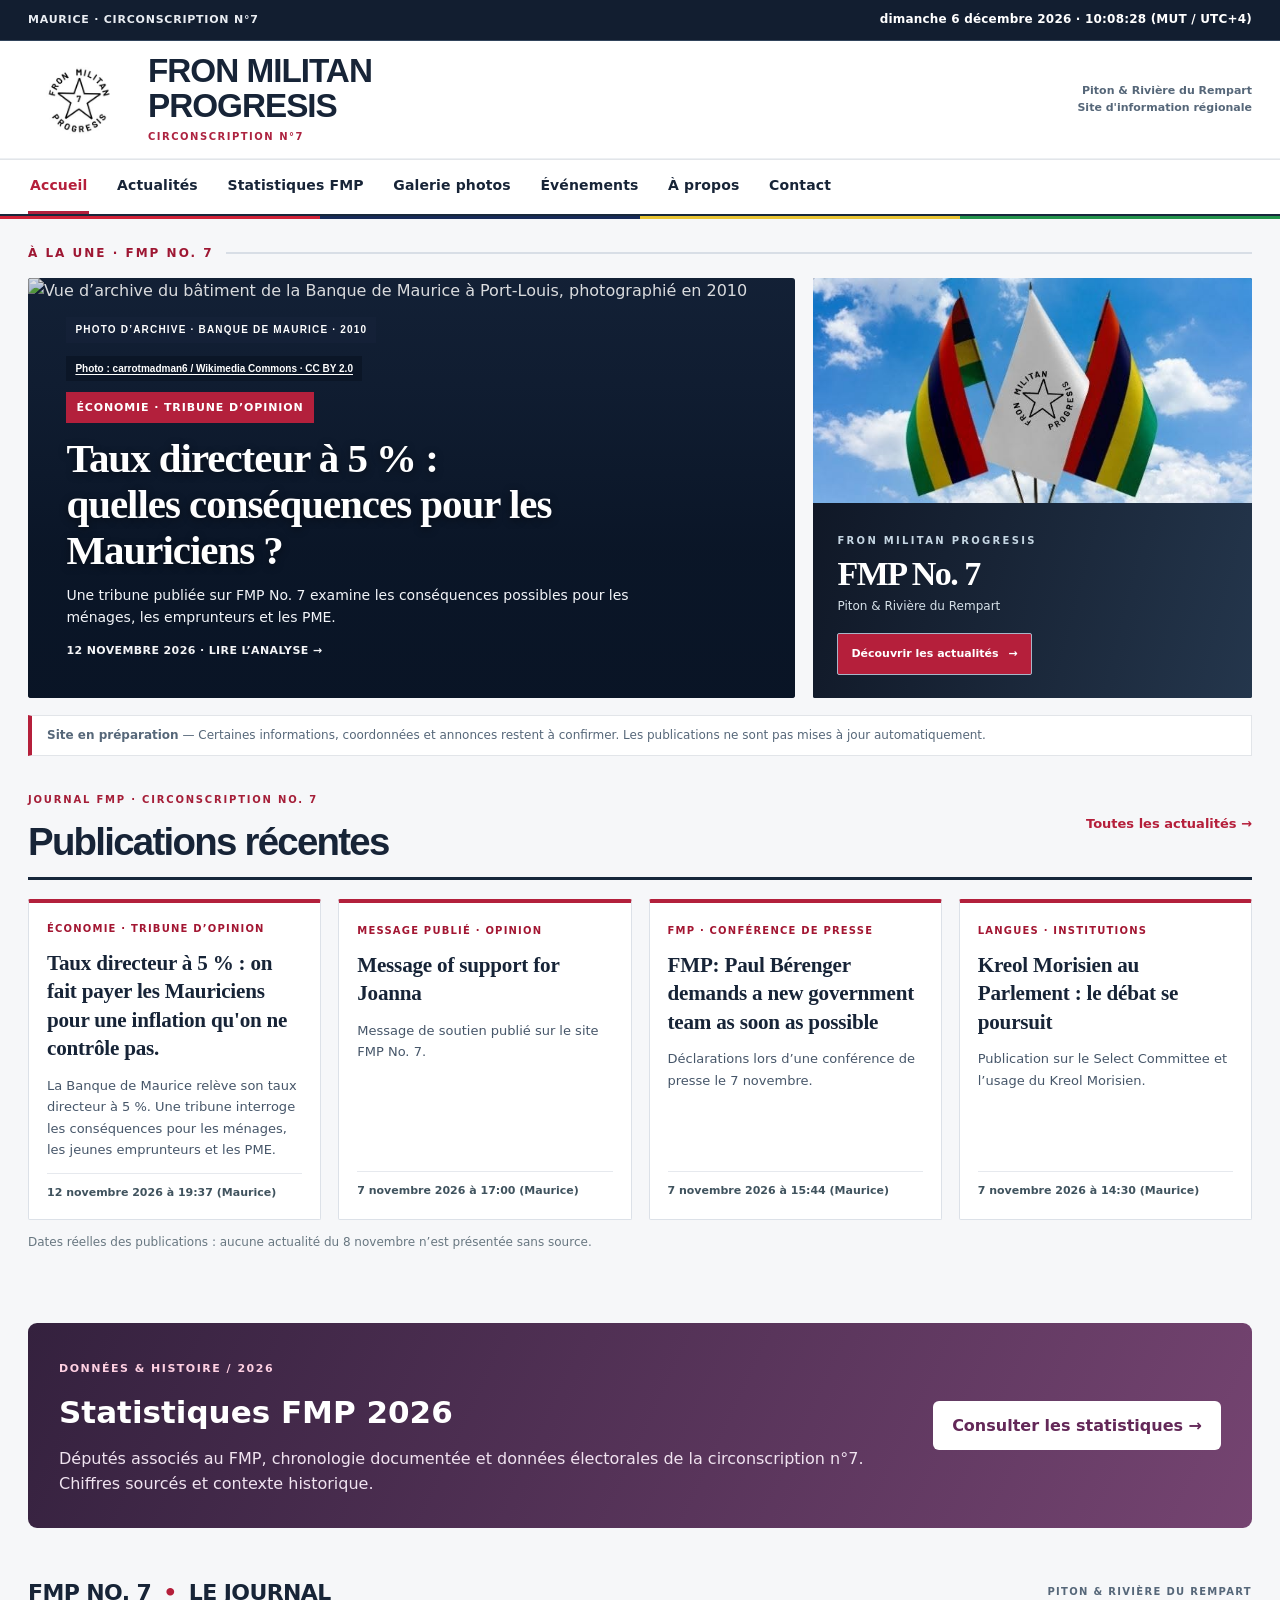
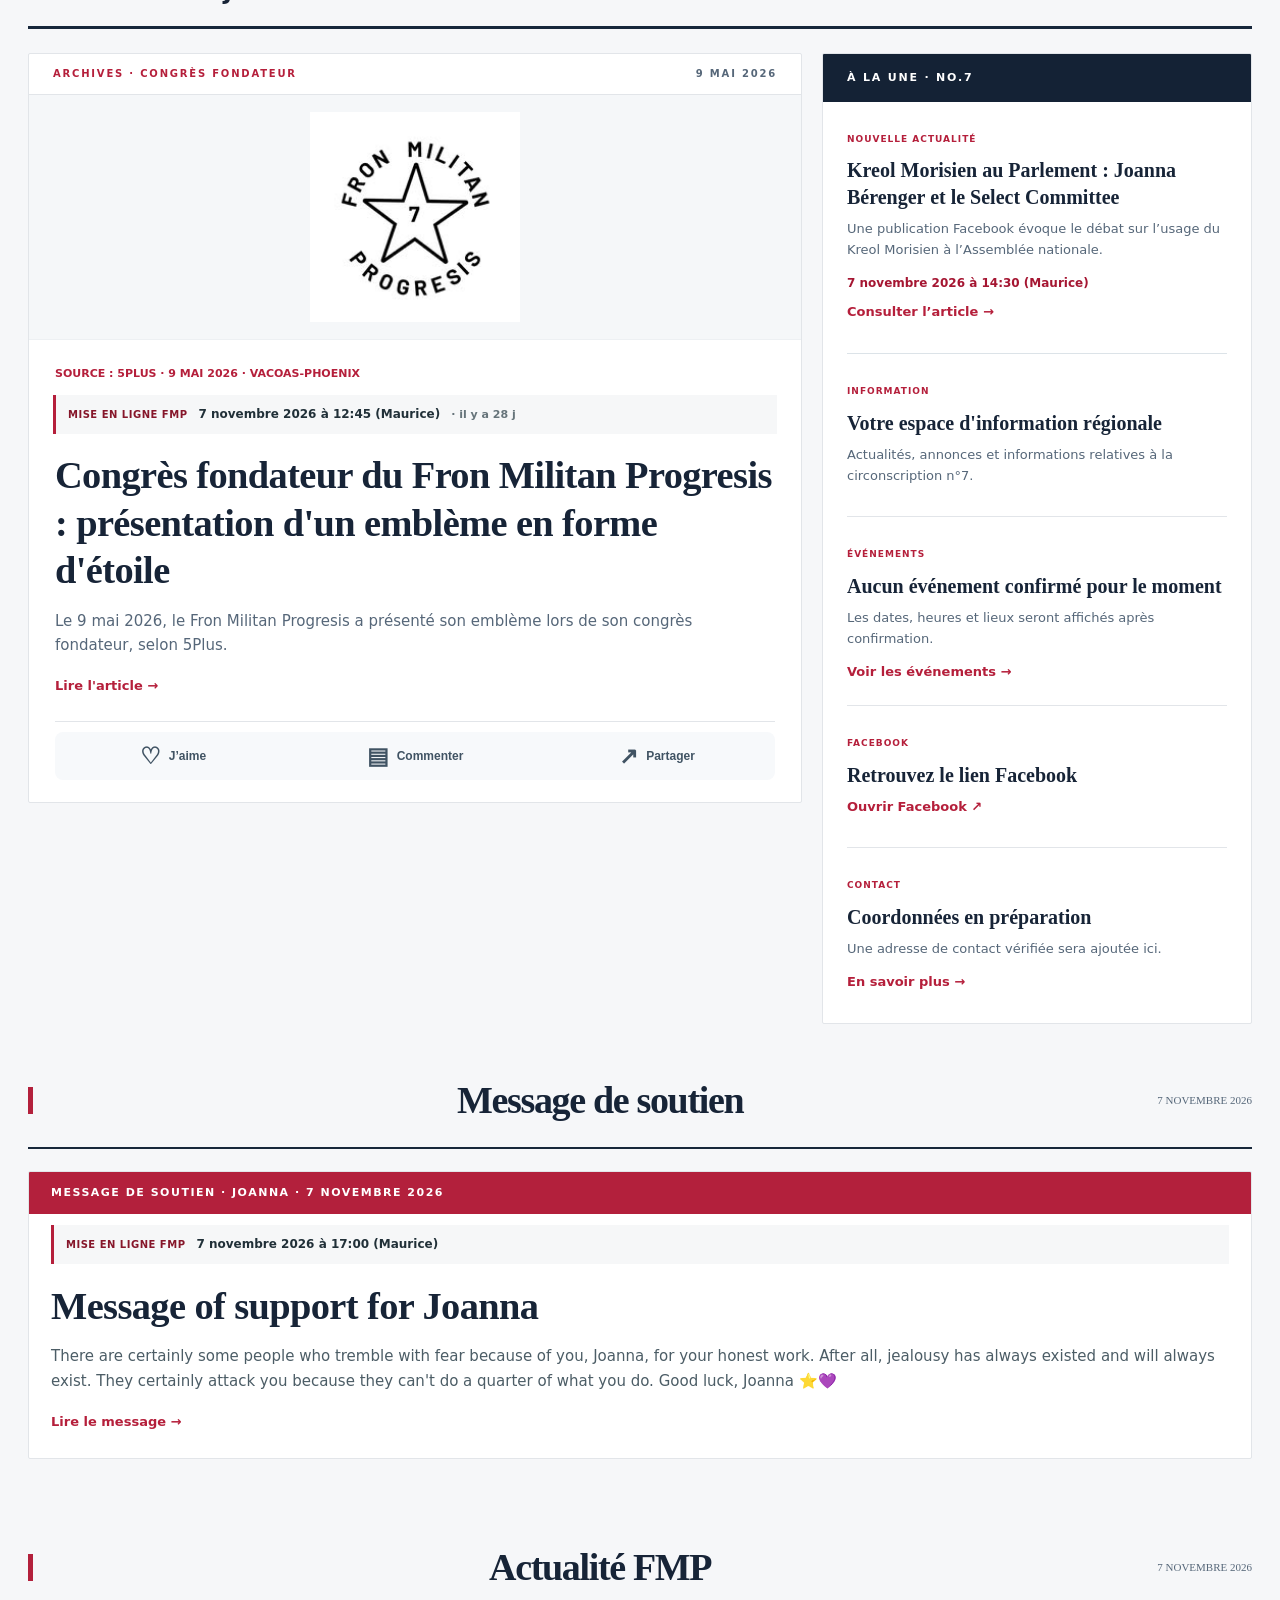
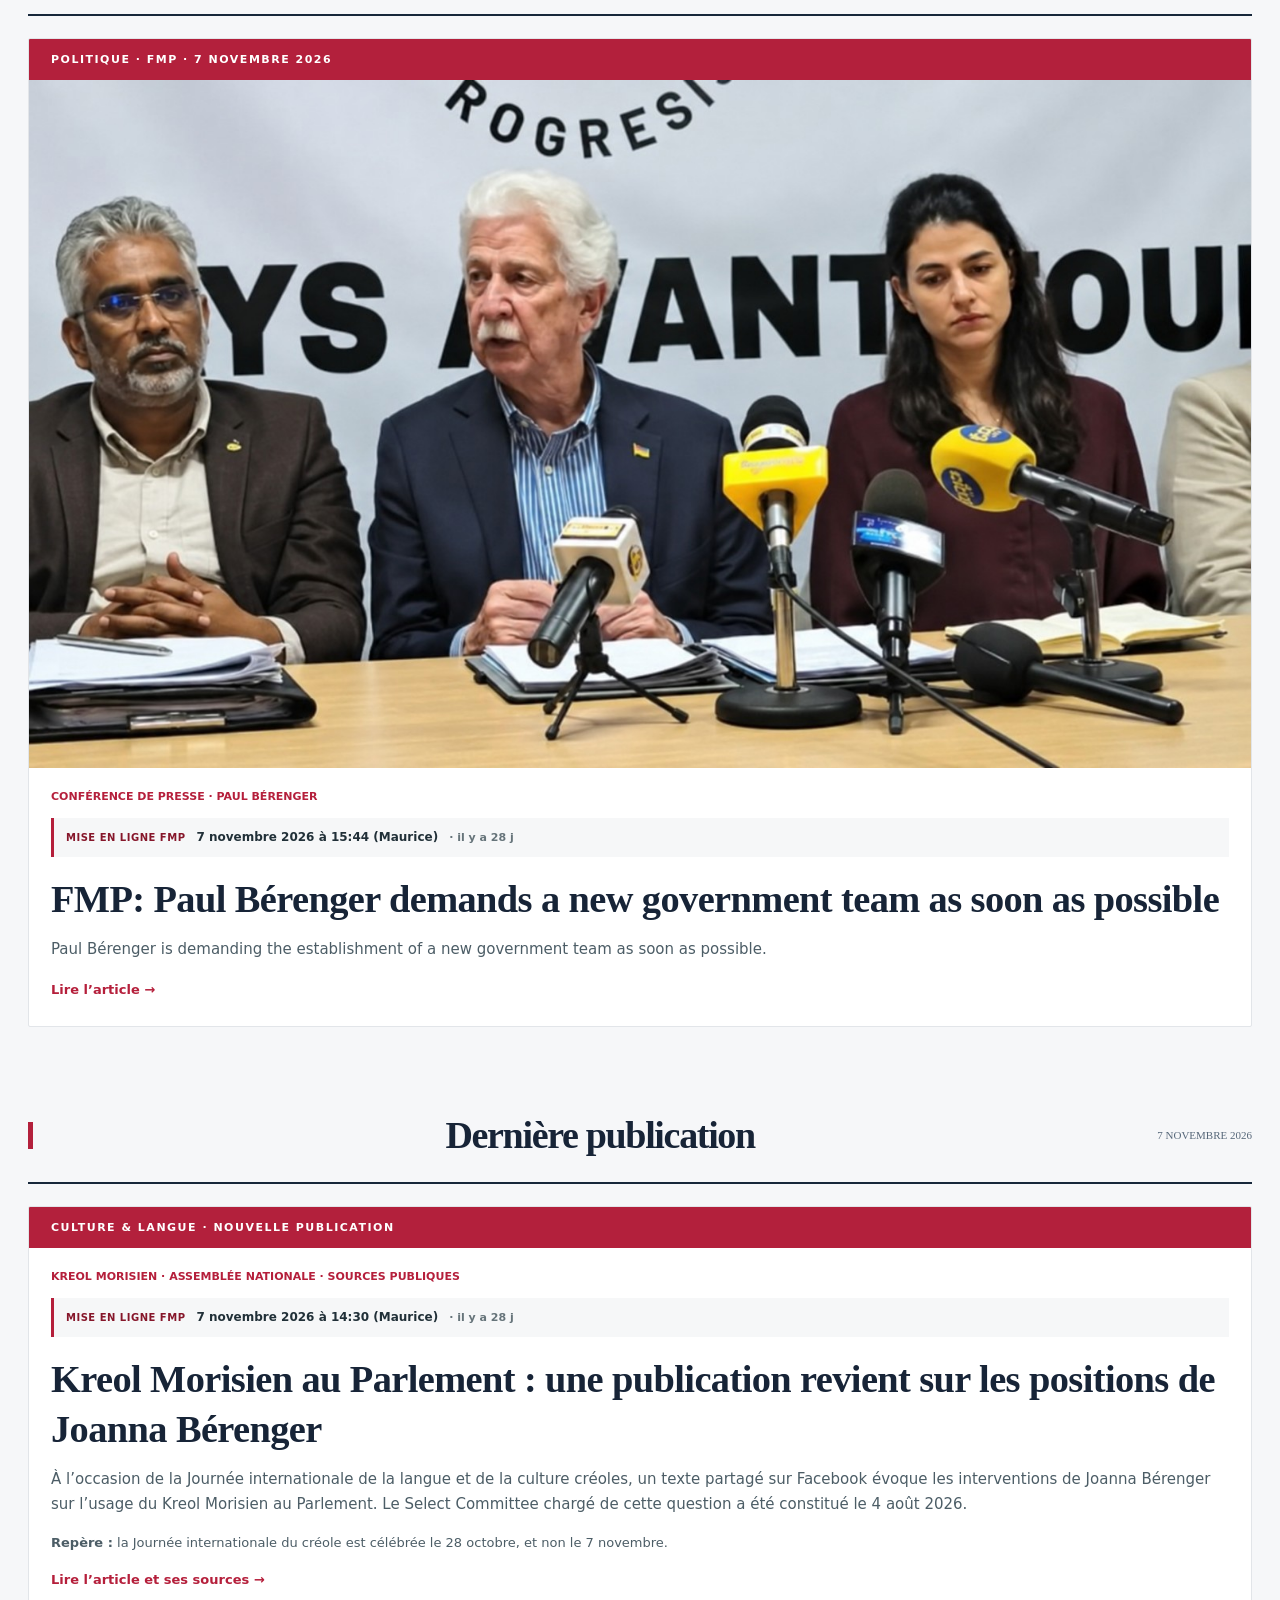
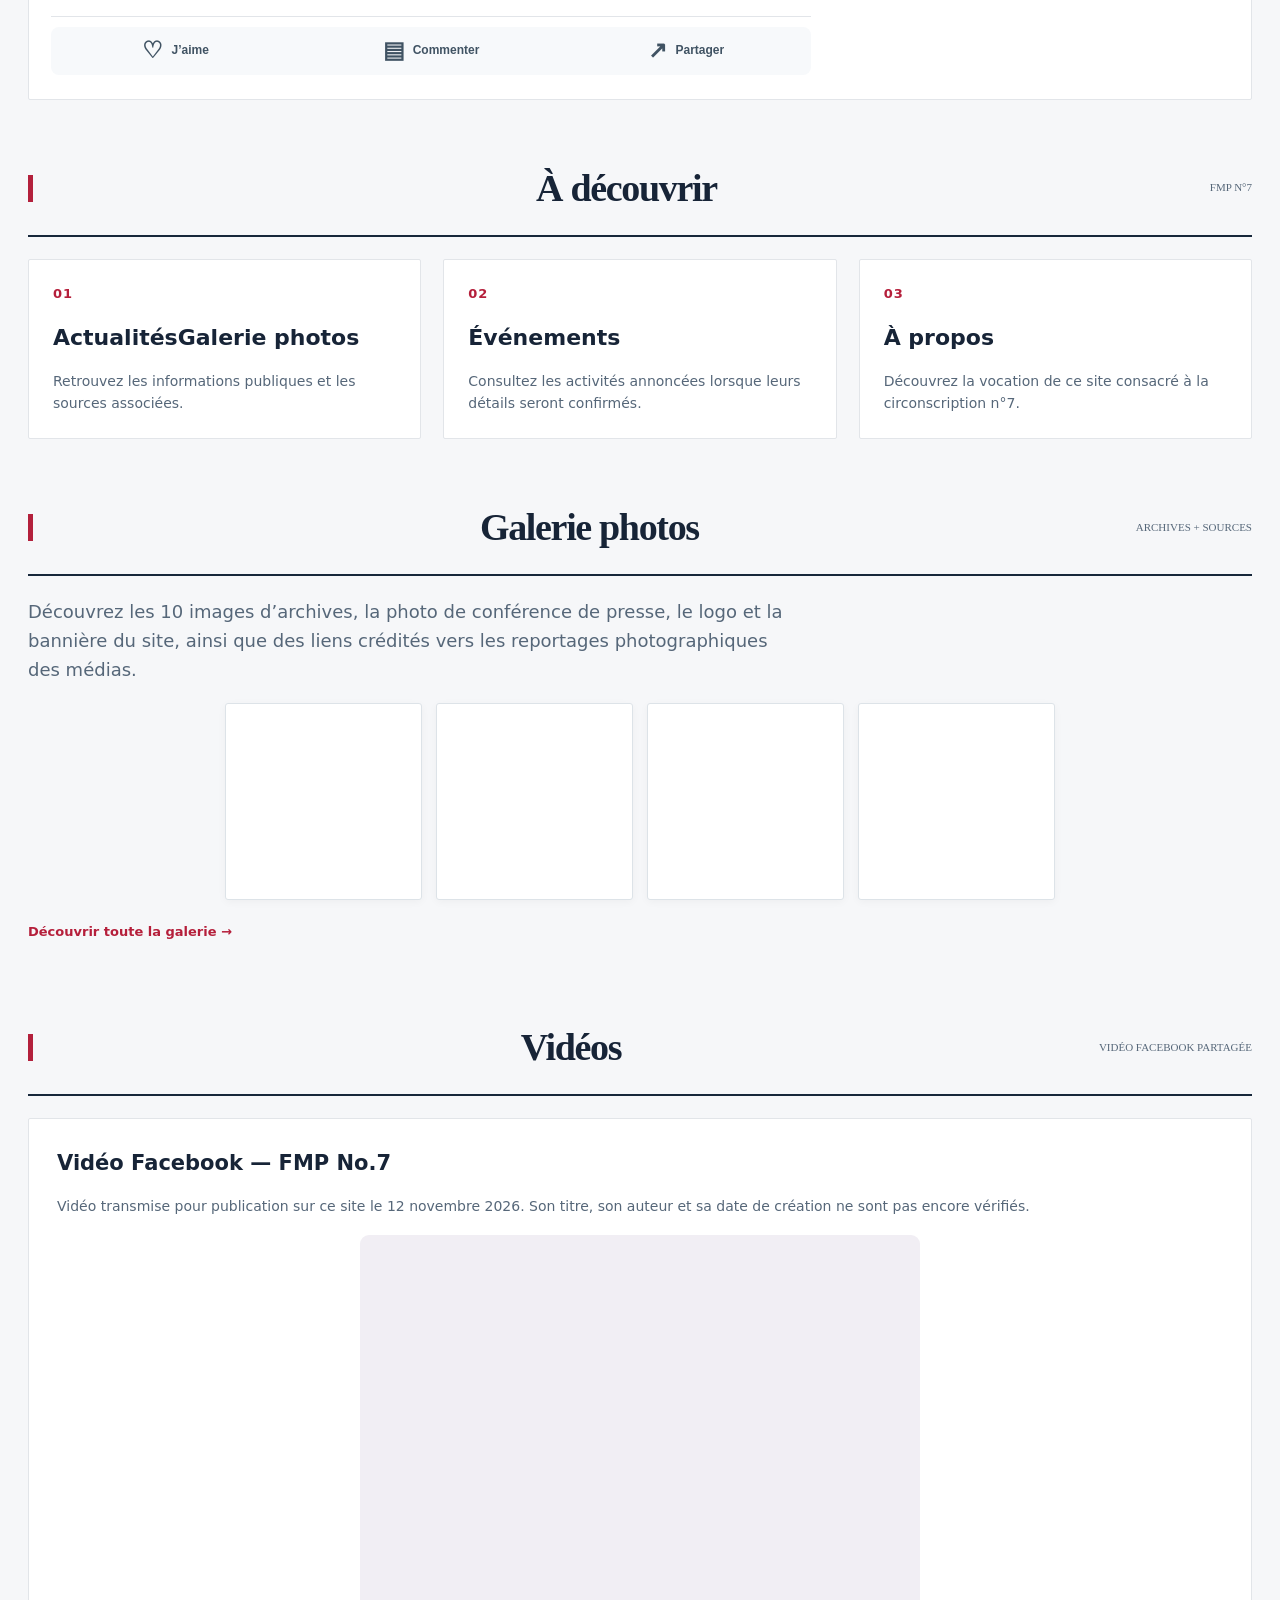
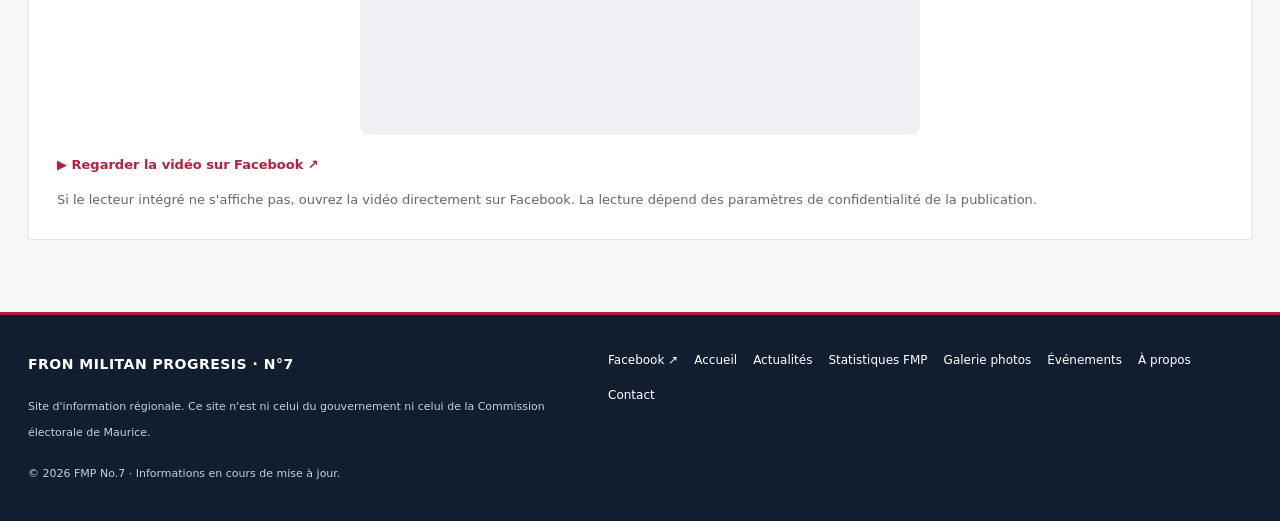
==== commit b2aaa6f1: "Load Android layout refinements for draft review" ====
--- a/index.html
+++ b/index.html
@@ -1,5 +1,5 @@
 <!DOCTYPE html>
-<html lang="fr"><head><meta charset="utf-8"/><meta content="width=device-width,initial-scale=1" name="viewport"/><meta content="#111111" name="theme-color"/><meta content="FMP No.7 — Informations publiques, actualités et événements de la circonscription de Piton et Rivière du Rempart." name="description"/><title>Accueil | FMP No.7</title><link href="assets/fmp-logo.jpg?v=20261107-original" rel="icon"/><link href="assets/style.css?v=20261108-refresh" rel="stylesheet"/><link rel="stylesheet" href="assets/gallery-images.css?v=20261108-sharp"><style>.gallery-teaser{display:grid;grid-template-columns:repeat(4,1fr);gap:14px;margin:18px 0}.gallery-teaser a{display:block;aspect-ratio:1;border:1px solid #dde3e8;border-radius:5px;overflow:hidden;background:#fff}.gallery-teaser span{display:block;width:100%;height:100%;background-image:inherit;background-size:500% 200%;background-repeat:no-repeat}@media(max-width:600px){.gallery-teaser{grid-template-columns:repeat(2,1fr);gap:10px}}</style><link rel="stylesheet" href="assets/inside-inspired-20261114.css?v=1"><link rel="stylesheet" href="assets/fmp-newsroom-overhaul.css?v=1"><link rel="stylesheet" href="assets/design1-professional-news.css?v=20261114"><link rel="stylesheet" href="assets/fmp-header-news-polish.css?v=20261114"><link rel="stylesheet" href="assets/fmp-compact-newsroom.css?v=20261114"><link rel="stylesheet" href="assets/fmp-editorial-newsroom-v3.css?v=20261114"><link rel="stylesheet" href="assets/fmp-final-typography.css?v=20261114"><link rel="stylesheet" href="assets/fmp-featured-photo.css?v=20261114"><link rel="stylesheet" href="assets/fmp-photo-attribution.css?v=20261114"></head><body><a class="skip-link" href="#main-content">Aller au contenu</a><div class="utility"><div class="shell"><span>MAURICE · CIRCONSCRIPTION N°7</span><span data-now aria-label="Heure actuelle à Maurice" aria-live="off">Chargement de l'heure de Maurice…</span></div></div><header class="shell brandline"><a aria-label="Accueil FMP No.7" href="index.html"><img alt="Logo Fron Militan Progresis, étoile et chiffre 7" src="assets/fmp-logo.jpg?v=20261107-original"/></a><div><h1>FRON MILITAN<br/>PROGRESIS</h1><div class="sub">CIRCONSCRIPTION N°7</div></div><span class="rightmark">Piton &amp; Rivière du Rempart<br/>Site d'information régionale</span></header><div class="navwrap"><div class="shell"><button aria-controls="siteNav" aria-expanded="false" class="mobileToggle">☰   Menu</button><nav aria-label="Navigation principale" class="nav" id="siteNav"><a aria-current="page" class="active" href="index.html">Accueil</a><a class="" href="actualites.html">Actualités</a><a href="statistiques-fmp.html">Statistiques FMP</a><a href="galerie.html">Galerie photos</a><a class="" href="evenements.html">Événements</a><a class="" href="apropos.html">À propos</a><a class="" href="contact.html">Contact</a></nav></div></div><div class="stripe"></div><main id="main-content"><div class="shell"><div class="newsroom-kicker">À LA UNE · FMP NO. 7</div><div class="newsroom-top"><section class="newsroom-lead featured-photo-lead" aria-labelledby="fmpLeadTitle"><img class="featured-photo-image" src="https://commons.wikimedia.org/wiki/Special:FilePath/Port_Louis_Waterfront_-_Bank_of_Mauritius_%284716828179%29.jpg?width=1280" alt="Vue d’archive du bâtiment de la Banque de Maurice à Port-Louis, photographié en 2010" width="1600" height="1200" loading="eager" decoding="async" referrerpolicy="no-referrer"/><div class="featured-photo-overlay"><span class="featured-photo-credit">PHOTO D’ARCHIVE · BANQUE DE MAURICE · 2010</span><a class="featured-photo-attribution" href="https://commons.wikimedia.org/wiki/File:Port_Louis_Waterfront_-_Bank_of_Mauritius_(4716828179).jpg" target="_blank" rel="noopener noreferrer">Photo : carrotmadman6 / Wikimedia Commons · CC BY 2.0</a><span class="lead-tag">ÉCONOMIE · TRIBUNE D’OPINION</span><h2 id="fmpLeadTitle"><a href="taux-directeur-5-pour-cent-2026-11-12.html">Taux directeur à 5 % : quelles conséquences pour les Mauriciens ?</a></h2><p>Une tribune publiée sur FMP No. 7 examine les conséquences possibles pour les ménages, les emprunteurs et les PME.</p><span class="lead-meta">12 NOVEMBRE 2026 · LIRE L’ANALYSE →</span></div></section><section class="welcome-banner" aria-label="FMP No. 7 — Piton et Rivière du Rempart"><img class="banner-photo" src="assets/fmp-banner.jpg" width="851" height="315" alt="Drapeau du Fron Militan Progresis entouré de deux drapeaux mauriciens sous un ciel bleu" fetchpriority="high"/><div class="banner-caption"><div><span class="banner-kicker">FRON MILITAN PROGRESIS</span><h2>FMP No. 7</h2><p>Piton &amp; Rivière du Rempart</p></div><a class="banner-link" href="actualites.html">Découvrir les actualités <span aria-hidden="true">→</span></a></div></section></div><div class="notice"><strong>Site en préparation</strong> — Certaines informations, coordonnées et annonces restent à confirmer. Les publications ne sont pas mises à jour automatiquement.</div><section class="latest-publications" aria-labelledby="latestPublicationsTitle"><div class="latest-head"><div><span class="eyebrow">JOURNAL FMP · CIRCONSCRIPTION NO. 7</span><h2 id="latestPublicationsTitle">Publications récentes</h2></div><a href="actualites.html" class="textlink">Toutes les actualités →</a></div><div class="latest-cards"><article class="latest-card"><span class="latest-category">ÉCONOMIE · TRIBUNE D’OPINION</span><h3><a href="taux-directeur-5-pour-cent-2026-11-12.html">Taux directeur à 5 % : on fait payer les Mauriciens pour une inflation qu&#39;on ne contrôle pas.</a></h3><p>La Banque de Maurice relève son taux directeur à 5 %. Une tribune interroge les conséquences pour les ménages, les jeunes emprunteurs et les PME.</p><time datetime="2026-11-12T15:37:48Z" data-published-at="2026-11-12T15:37:48Z">12 novembre 2026 · 19:37 (Maurice)</time></article><article class="latest-card"><span class="latest-category">Message publié · Opinion</span><h3><a href="joanna-support-message-2026-11-07.html">Message of support for Joanna</a></h3><p>Message de soutien publié sur le site FMP No. 7.</p><time datetime="2026-11-07T13:00:00Z" data-published-at="2026-11-07T13:00:00Z">7 novembre 2026 · 17:00 (Maurice)</time></article><article class="latest-card"><span class="latest-category">FMP · Conférence de presse</span><h3><a href="paul-berenger-new-government-team-2026-11-07.html">FMP: Paul Bérenger demands a new government team as soon as possible</a></h3><p>Déclarations lors d’une conférence de presse le 7 novembre.</p><time datetime="2026-11-07T11:44:02Z" data-published-at="2026-11-07T11:44:02Z">7 novembre 2026 · 15:44 (Maurice)</time></article><article class="latest-card"><span class="latest-category">Langues · Institutions</span><h3><a href="kreol-morisien-parlement.html">Kreol Morisien au Parlement : le débat se poursuit</a></h3><p>Publication sur le Select Committee et l’usage du Kreol Morisien.</p><time datetime="2026-11-07T10:30:09Z" data-published-at="2026-11-07T10:30:09Z">7 novembre 2026 · 14:30 (Maurice)</time></article></div><p class="latest-note">Dates réelles des publications : aucune actualité du 8 novembre n’est présentée sans source.</p></section><section class="section" aria-labelledby="fmpStatFeatureHeading" style="margin:25px 0"><div style="background:linear-gradient(115deg,#34213e,#754471);color:white;padding:clamp(20px,4vw,31px);border-radius:9px;display:flex;align-items:center;justify-content:space-between;flex-wrap:wrap;gap:18px"><div style="flex:1 1 270px"><span style="font-size:11px;letter-spacing:1.5px;color:#ffd0e2;font-weight:800">DONNÉES &amp; HISTOIRE / 2026</span><h2 id="fmpStatFeatureHeading" style="color:#fff;font-size:clamp(23px,3vw,31px);margin:8px 0">Statistiques FMP 2026</h2><p style="margin:0;color:#f0e3f0">Députés associés au FMP, chronologie documentée et données électorales de la circonscription n°7. Chiffres sourcés et contexte historique.</p></div><a href="statistiques-fmp.html" style="background:#fff;color:#632858;font-weight:800;border-radius:6px;padding:12px 19px;text-decoration:none">Consulter les statistiques →</a></div></section><div class="frontpage-strap"><span class="frontpage-strap-left">FMP NO. 7 <em>•</em> LE JOURNAL</span><span class="frontpage-strap-right">PITON &amp; RIVIÈRE DU REMPART</span></div><div class="topgrid"><section class="feature"><div class="hero-label"><span>ARCHIVES · CONGRÈS FONDATEUR</span><span>9 MAI 2026</span></div><div class="featureart"><img alt="Logo FMP No.7" src="assets/fmp-logo.jpg?v=20261107-original"/></div><div class="meta">SOURCE : 5PLUS · <time datetime="2026-05-09">9 MAI 2026</time> · VACOAS-PHOENIX</div><div class="post-timestamps" aria-label="Date de mise en ligne sur le site"><span class="post-timestamps-label">Mise en ligne FMP</span><time datetime="2026-11-07T08:45:09Z" data-published-at="2026-11-07T08:45:09Z">7 novembre 2026 · 12:45 (Maurice)</time><span class="post-relative" data-post-age-for="2026-11-07T08:45:09Z"></span></div><h2><a href="congres-fondateur.html">Congrès fondateur du Fron Militan Progresis : présentation d'un emblème en forme d'étoile</a></h2><p>Le 9 mai 2026, le Fron Militan Progresis a présenté son emblème lors de son congrès fondateur, selon 5Plus.</p><a class="textlink" href="congres-fondateur.html">Lire l'article →</a><section aria-label="Réactions et commentaires sur cette actualité" class="post-engagement" data-post-id="congres-fondateur-2026" data-post-title="Congrès fondateur du Fron Militan Progresis" data-post-url="congres-fondateur.html">
+<html lang="fr"><head><meta charset="utf-8"/><meta content="width=device-width,initial-scale=1" name="viewport"/><meta content="#111111" name="theme-color"/><meta content="FMP No.7 — Informations publiques, actualités et événements de la circonscription de Piton et Rivière du Rempart." name="description"/><title>Accueil | FMP No.7</title><link href="assets/fmp-logo.jpg?v=20261107-original" rel="icon"/><link href="assets/style.css?v=20261108-refresh" rel="stylesheet"/><link rel="stylesheet" href="assets/gallery-images.css?v=20261108-sharp"><style>.gallery-teaser{display:grid;grid-template-columns:repeat(4,1fr);gap:14px;margin:18px 0}.gallery-teaser a{display:block;aspect-ratio:1;border:1px solid #dde3e8;border-radius:5px;overflow:hidden;background:#fff}.gallery-teaser span{display:block;width:100%;height:100%;background-image:inherit;background-size:500% 200%;background-repeat:no-repeat}@media(max-width:600px){.gallery-teaser{grid-template-columns:repeat(2,1fr);gap:10px}}</style><link rel="stylesheet" href="assets/inside-inspired-20261114.css?v=1"><link rel="stylesheet" href="assets/fmp-newsroom-overhaul.css?v=1"><link rel="stylesheet" href="assets/design1-professional-news.css?v=20261114"><link rel="stylesheet" href="assets/fmp-header-news-polish.css?v=20261114"><link rel="stylesheet" href="assets/fmp-compact-newsroom.css?v=20261114"><link rel="stylesheet" href="assets/fmp-editorial-newsroom-v3.css?v=20261114"><link rel="stylesheet" href="assets/fmp-final-typography.css?v=20261114"><link rel="stylesheet" href="assets/fmp-featured-photo.css?v=20261114"><link rel="stylesheet" href="assets/fmp-photo-attribution.css?v=20261114"><link rel="stylesheet" href="assets/fmp-android-mobile-polish.css?v=20261114"></head><body><a class="skip-link" href="#main-content">Aller au contenu</a><div class="utility"><div class="shell"><span>MAURICE · CIRCONSCRIPTION N°7</span><span data-now aria-label="Heure actuelle à Maurice" aria-live="off">Chargement de l'heure de Maurice…</span></div></div><header class="shell brandline"><a aria-label="Accueil FMP No.7" href="index.html"><img alt="Logo Fron Militan Progresis, étoile et chiffre 7" src="assets/fmp-logo.jpg?v=20261107-original"/></a><div><h1>FRON MILITAN<br/>PROGRESIS</h1><div class="sub">CIRCONSCRIPTION N°7</div></div><span class="rightmark">Piton &amp; Rivière du Rempart<br/>Site d'information régionale</span></header><div class="navwrap"><div class="shell"><button aria-controls="siteNav" aria-expanded="false" class="mobileToggle">☰   Menu</button><nav aria-label="Navigation principale" class="nav" id="siteNav"><a aria-current="page" class="active" href="index.html">Accueil</a><a class="" href="actualites.html">Actualités</a><a href="statistiques-fmp.html">Statistiques FMP</a><a href="galerie.html">Galerie photos</a><a class="" href="evenements.html">Événements</a><a class="" href="apropos.html">À propos</a><a class="" href="contact.html">Contact</a></nav></div></div><div class="stripe"></div><main id="main-content"><div class="shell"><div class="newsroom-kicker">À LA UNE · FMP NO. 7</div><div class="newsroom-top"><section class="newsroom-lead featured-photo-lead" aria-labelledby="fmpLeadTitle"><img class="featured-photo-image" src="https://commons.wikimedia.org/wiki/Special:FilePath/Port_Louis_Waterfront_-_Bank_of_Mauritius_%284716828179%29.jpg?width=1280" alt="Vue d’archive du bâtiment de la Banque de Maurice à Port-Louis, photographié en 2010" width="1600" height="1200" loading="eager" decoding="async" referrerpolicy="no-referrer"/><div class="featured-photo-overlay"><span class="featured-photo-credit">PHOTO D’ARCHIVE · BANQUE DE MAURICE · 2010</span><a class="featured-photo-attribution" href="https://commons.wikimedia.org/wiki/File:Port_Louis_Waterfront_-_Bank_of_Mauritius_(4716828179).jpg" target="_blank" rel="noopener noreferrer">Photo : carrotmadman6 / Wikimedia Commons · CC BY 2.0</a><span class="lead-tag">ÉCONOMIE · TRIBUNE D’OPINION</span><h2 id="fmpLeadTitle"><a href="taux-directeur-5-pour-cent-2026-11-12.html">Taux directeur à 5 % : quelles conséquences pour les Mauriciens ?</a></h2><p>Une tribune publiée sur FMP No. 7 examine les conséquences possibles pour les ménages, les emprunteurs et les PME.</p><span class="lead-meta">12 NOVEMBRE 2026 · LIRE L’ANALYSE →</span></div></section><section class="welcome-banner" aria-label="FMP No. 7 — Piton et Rivière du Rempart"><img class="banner-photo" src="assets/fmp-banner.jpg" width="851" height="315" alt="Drapeau du Fron Militan Progresis entouré de deux drapeaux mauriciens sous un ciel bleu" fetchpriority="high"/><div class="banner-caption"><div><span class="banner-kicker">FRON MILITAN PROGRESIS</span><h2>FMP No. 7</h2><p>Piton &amp; Rivière du Rempart</p></div><a class="banner-link" href="actualites.html">Découvrir les actualités <span aria-hidden="true">→</span></a></div></section></div><div class="notice"><strong>Site en préparation</strong> — Certaines informations, coordonnées et annonces restent à confirmer. Les publications ne sont pas mises à jour automatiquement.</div><section class="latest-publications" aria-labelledby="latestPublicationsTitle"><div class="latest-head"><div><span class="eyebrow">JOURNAL FMP · CIRCONSCRIPTION NO. 7</span><h2 id="latestPublicationsTitle">Publications récentes</h2></div><a href="actualites.html" class="textlink">Toutes les actualités →</a></div><div class="latest-cards"><article class="latest-card"><span class="latest-category">ÉCONOMIE · TRIBUNE D’OPINION</span><h3><a href="taux-directeur-5-pour-cent-2026-11-12.html">Taux directeur à 5 % : on fait payer les Mauriciens pour une inflation qu&#39;on ne contrôle pas.</a></h3><p>La Banque de Maurice relève son taux directeur à 5 %. Une tribune interroge les conséquences pour les ménages, les jeunes emprunteurs et les PME.</p><time datetime="2026-11-12T15:37:48Z" data-published-at="2026-11-12T15:37:48Z">12 novembre 2026 · 19:37 (Maurice)</time></article><article class="latest-card"><span class="latest-category">Message publié · Opinion</span><h3><a href="joanna-support-message-2026-11-07.html">Message of support for Joanna</a></h3><p>Message de soutien publié sur le site FMP No. 7.</p><time datetime="2026-11-07T13:00:00Z" data-published-at="2026-11-07T13:00:00Z">7 novembre 2026 · 17:00 (Maurice)</time></article><article class="latest-card"><span class="latest-category">FMP · Conférence de presse</span><h3><a href="paul-berenger-new-government-team-2026-11-07.html">FMP: Paul Bérenger demands a new government team as soon as possible</a></h3><p>Déclarations lors d’une conférence de presse le 7 novembre.</p><time datetime="2026-11-07T11:44:02Z" data-published-at="2026-11-07T11:44:02Z">7 novembre 2026 · 15:44 (Maurice)</time></article><article class="latest-card"><span class="latest-category">Langues · Institutions</span><h3><a href="kreol-morisien-parlement.html">Kreol Morisien au Parlement : le débat se poursuit</a></h3><p>Publication sur le Select Committee et l’usage du Kreol Morisien.</p><time datetime="2026-11-07T10:30:09Z" data-published-at="2026-11-07T10:30:09Z">7 novembre 2026 · 14:30 (Maurice)</time></article></div><p class="latest-note">Dates réelles des publications : aucune actualité du 8 novembre n’est présentée sans source.</p></section><section class="section" aria-labelledby="fmpStatFeatureHeading" style="margin:25px 0"><div style="background:linear-gradient(115deg,#34213e,#754471);color:white;padding:clamp(20px,4vw,31px);border-radius:9px;display:flex;align-items:center;justify-content:space-between;flex-wrap:wrap;gap:18px"><div style="flex:1 1 270px"><span style="font-size:11px;letter-spacing:1.5px;color:#ffd0e2;font-weight:800">DONNÉES &amp; HISTOIRE / 2026</span><h2 id="fmpStatFeatureHeading" style="color:#fff;font-size:clamp(23px,3vw,31px);margin:8px 0">Statistiques FMP 2026</h2><p style="margin:0;color:#f0e3f0">Députés associés au FMP, chronologie documentée et données électorales de la circonscription n°7. Chiffres sourcés et contexte historique.</p></div><a href="statistiques-fmp.html" style="background:#fff;color:#632858;font-weight:800;border-radius:6px;padding:12px 19px;text-decoration:none">Consulter les statistiques →</a></div></section><div class="frontpage-strap"><span class="frontpage-strap-left">FMP NO. 7 <em>•</em> LE JOURNAL</span><span class="frontpage-strap-right">PITON &amp; RIVIÈRE DU REMPART</span></div><div class="topgrid"><section class="feature"><div class="hero-label"><span>ARCHIVES · CONGRÈS FONDATEUR</span><span>9 MAI 2026</span></div><div class="featureart"><img alt="Logo FMP No.7" src="assets/fmp-logo.jpg?v=20261107-original"/></div><div class="meta">SOURCE : 5PLUS · <time datetime="2026-05-09">9 MAI 2026</time> · VACOAS-PHOENIX</div><div class="post-timestamps" aria-label="Date de mise en ligne sur le site"><span class="post-timestamps-label">Mise en ligne FMP</span><time datetime="2026-11-07T08:45:09Z" data-published-at="2026-11-07T08:45:09Z">7 novembre 2026 · 12:45 (Maurice)</time><span class="post-relative" data-post-age-for="2026-11-07T08:45:09Z"></span></div><h2><a href="congres-fondateur.html">Congrès fondateur du Fron Militan Progresis : présentation d'un emblème en forme d'étoile</a></h2><p>Le 9 mai 2026, le Fron Militan Progresis a présenté son emblème lors de son congrès fondateur, selon 5Plus.</p><a class="textlink" href="congres-fondateur.html">Lire l'article →</a><section aria-label="Réactions et commentaires sur cette actualité" class="post-engagement" data-post-id="congres-fondateur-2026" data-post-title="Congrès fondateur du Fron Militan Progresis" data-post-url="congres-fondateur.html">
 <div aria-label="Actions sur l’article" class="post-actions" role="group">
 <button aria-pressed="false" class="action-button like-button" type="button"><span aria-hidden="true" class="action-symbol">♡</span> <span class="like-label">J’aime</span></button>
 <button aria-expanded="false" class="action-button comment-button" type="button"><span aria-hidden="true" class="action-symbol">▤</span> <span class="comment-label">Commenter</span></button>
--- a/assets/fmp-android-mobile-polish.css
+++ b/assets/fmp-android-mobile-polish.css
@@ -0,0 +1,40 @@
+/* FMP No.7 mobile readability refinement, CSS-only; preserve site behavior. */
+@media(max-width:770px){
+.utility .shell{padding-top:8px;padding-bottom:8px;gap:4px}
+.utility [data-now]{font-size:12px;line-height:1.35}
+.brandline.shell{padding-top:9px;padding-bottom:9px;gap:11px}
+.brandline>a{flex:0 0 64px}
+.brandline img{width:64px;height:64px;object-fit:contain}
+.brandline h1{font-size:clamp(20px,5vw,25px);line-height:1.08;letter-spacing:-.02em}
+.brandline .sub{font-size:10px;margin-top:5px}
+.navwrap .shell{padding-top:0;padding-bottom:0}
+.mobileToggle{display:block;width:100%;text-align:left;padding:12px 16px;font-size:17px;line-height:1.35;font-weight:800;border:0;background:#fff;color:#16263a;cursor:pointer;min-height:48px}
+.mobileToggle:focus-visible{outline:3px solid #b3203c;outline-offset:-3px}
+.nav{gap:0}
+.nav a{min-height:44px;display:flex;align-items:center;padding:12px 16px;font-size:15px}
+.newsroom-kicker{margin-top:16px;margin-bottom:10px}
+.newsroom-top .featured-photo-lead{min-height:0}
+.featured-photo-overlay{min-height:0;padding:clamp(18px,4vw,26px);justify-content:flex-end}
+.featured-photo-lead .featured-photo-image{object-position:center 30%}
+.featured-photo-lead:after{background:linear-gradient(0deg,#091425f7 0%,#091425e8 42%,#09142575 78%,#09142530 100%)}
+.featured-photo-lead .featured-photo-credit{font-size:9px;line-height:1.45}
+.featured-photo-lead .featured-photo-attribution{font-size:10px;line-height:1.5}
+.featured-photo-lead h2{font-size:clamp(26px,5.8vw,34px);line-height:1.16;margin:12px 0 11px;letter-spacing:-.015em}
+.featured-photo-lead p{font-size:14px;line-height:1.55}
+.featured-photo-lead .lead-meta{font-size:11px;line-height:1.5}
+.latest-head h2{font-size:clamp(25px,5.6vw,32px)}
+.latest-card h3,.latest-card:first-child h3{font-size:21px;line-height:1.32}
+}
+@media(max-width:480px){
+.utility .shell{padding-left:16px;padding-right:16px}
+.brandline.shell{padding-left:16px;padding-right:16px}
+.brandline>a{flex-basis:60px}
+.brandline img{width:60px;height:60px}
+.brandline h1{font-size:21px}
+.newsroom-top .featured-photo-lead{min-height:0}
+.featured-photo-overlay{min-height:0;padding:19px 18px 23px}
+.featured-photo-lead h2{font-size:clamp(26px,7.1vw,31px)}
+.featured-photo-lead .lead-tag{font-size:10px}
+.featured-photo-lead .featured-photo-credit,.featured-photo-lead .featured-photo-attribution{max-width:100%;overflow-wrap:anywhere}
+.latest-card{padding:18px}
+}
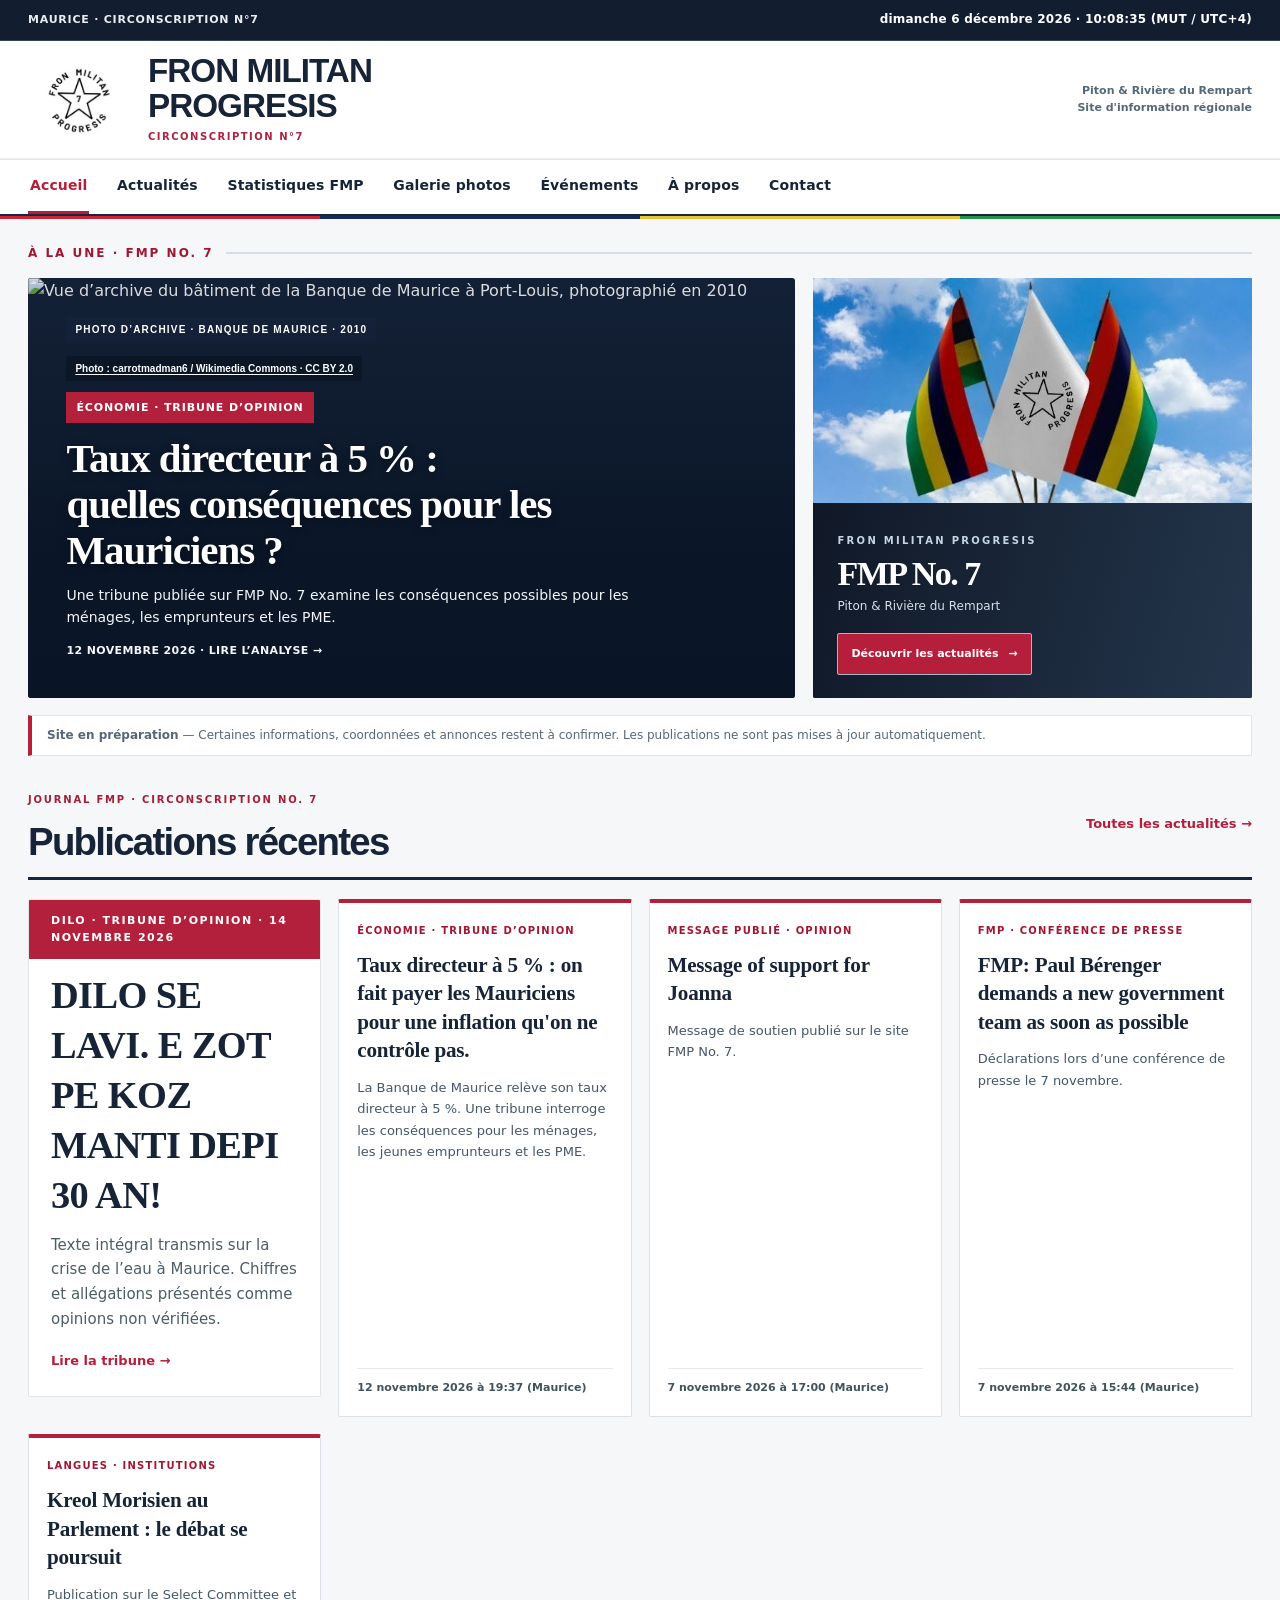
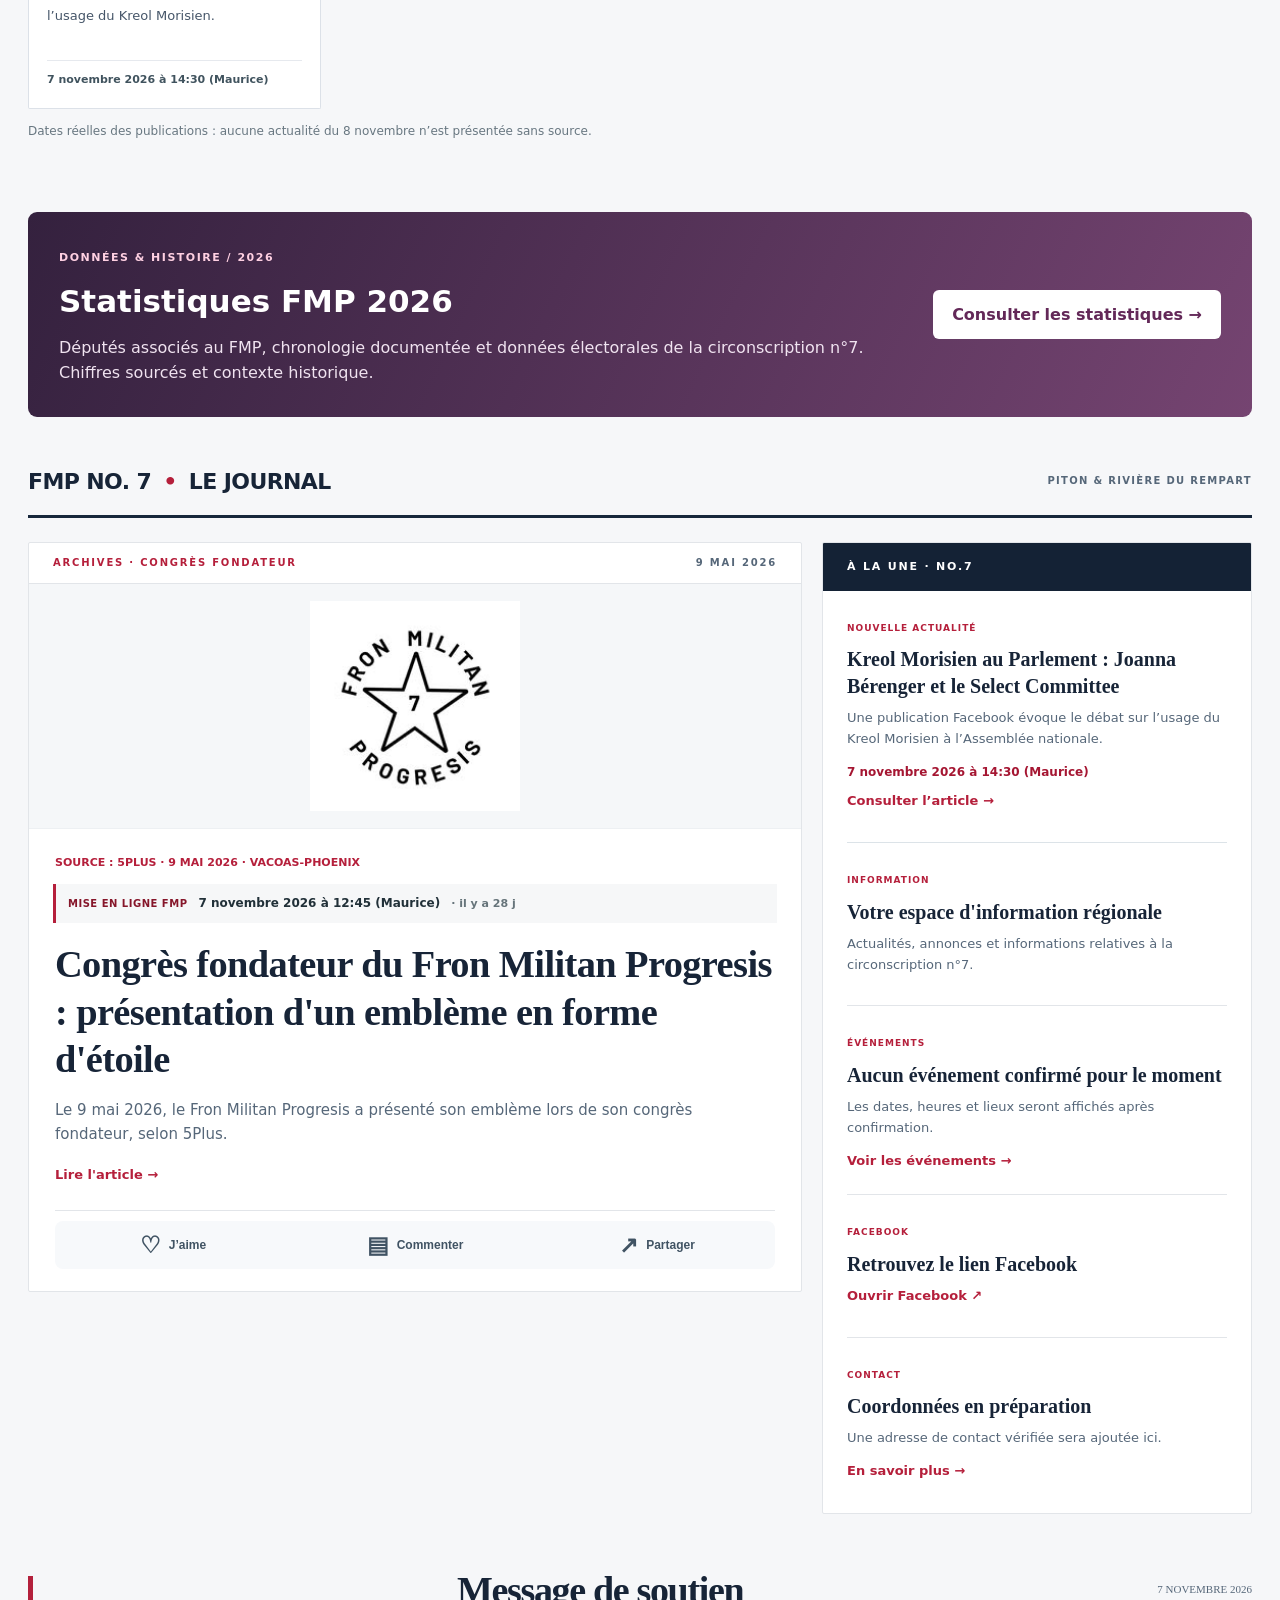
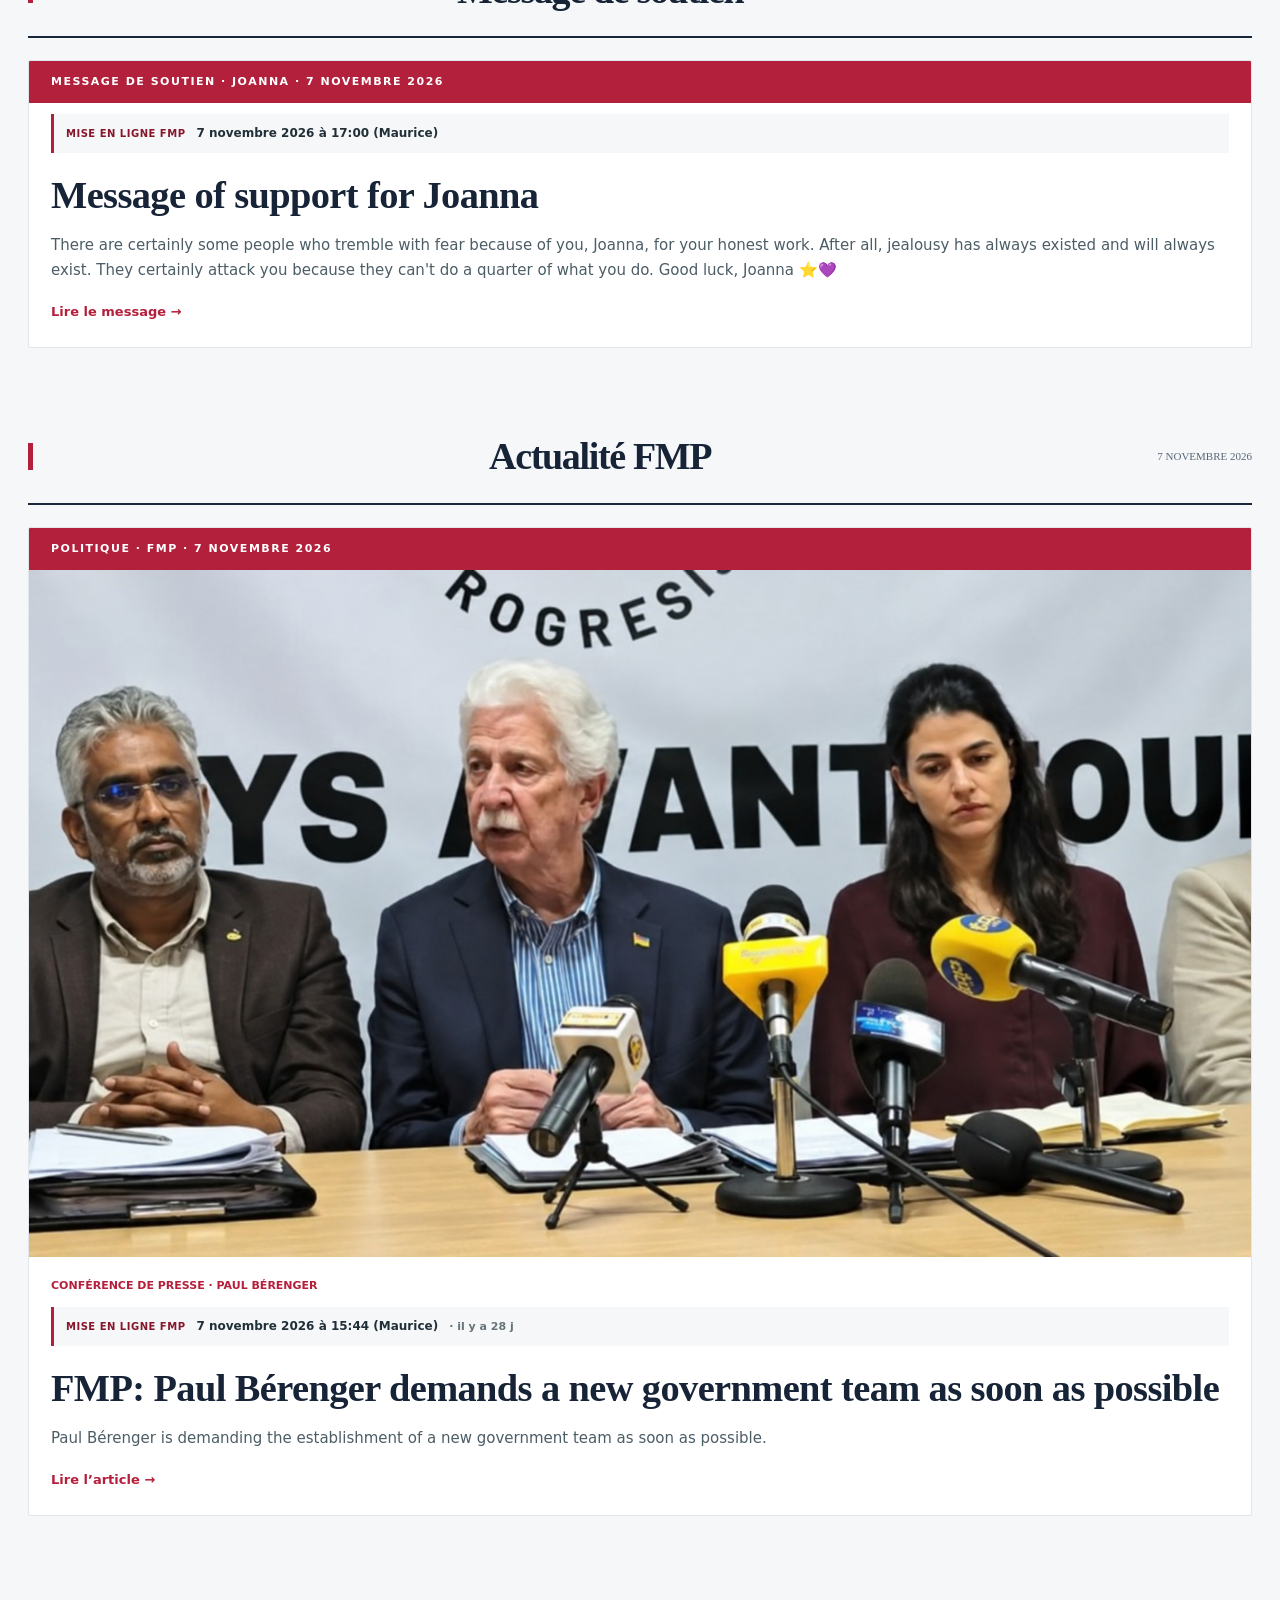
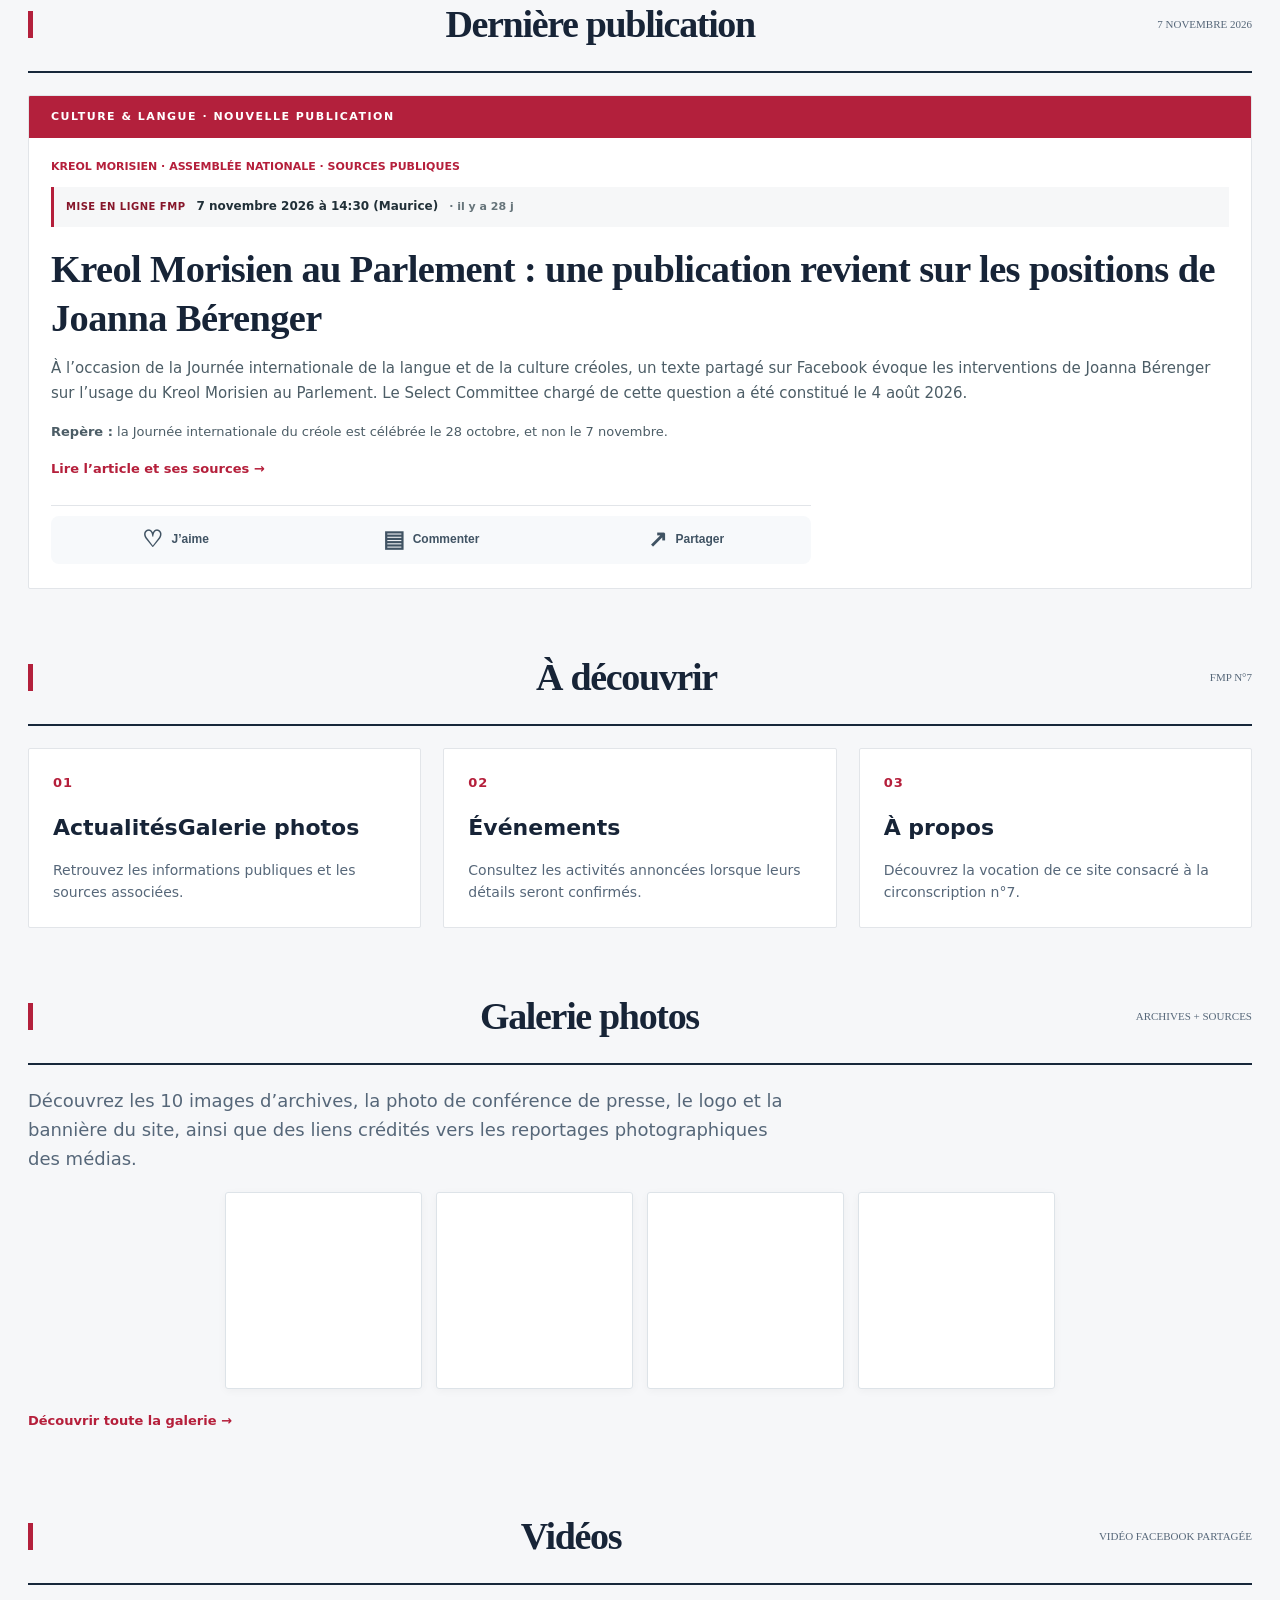
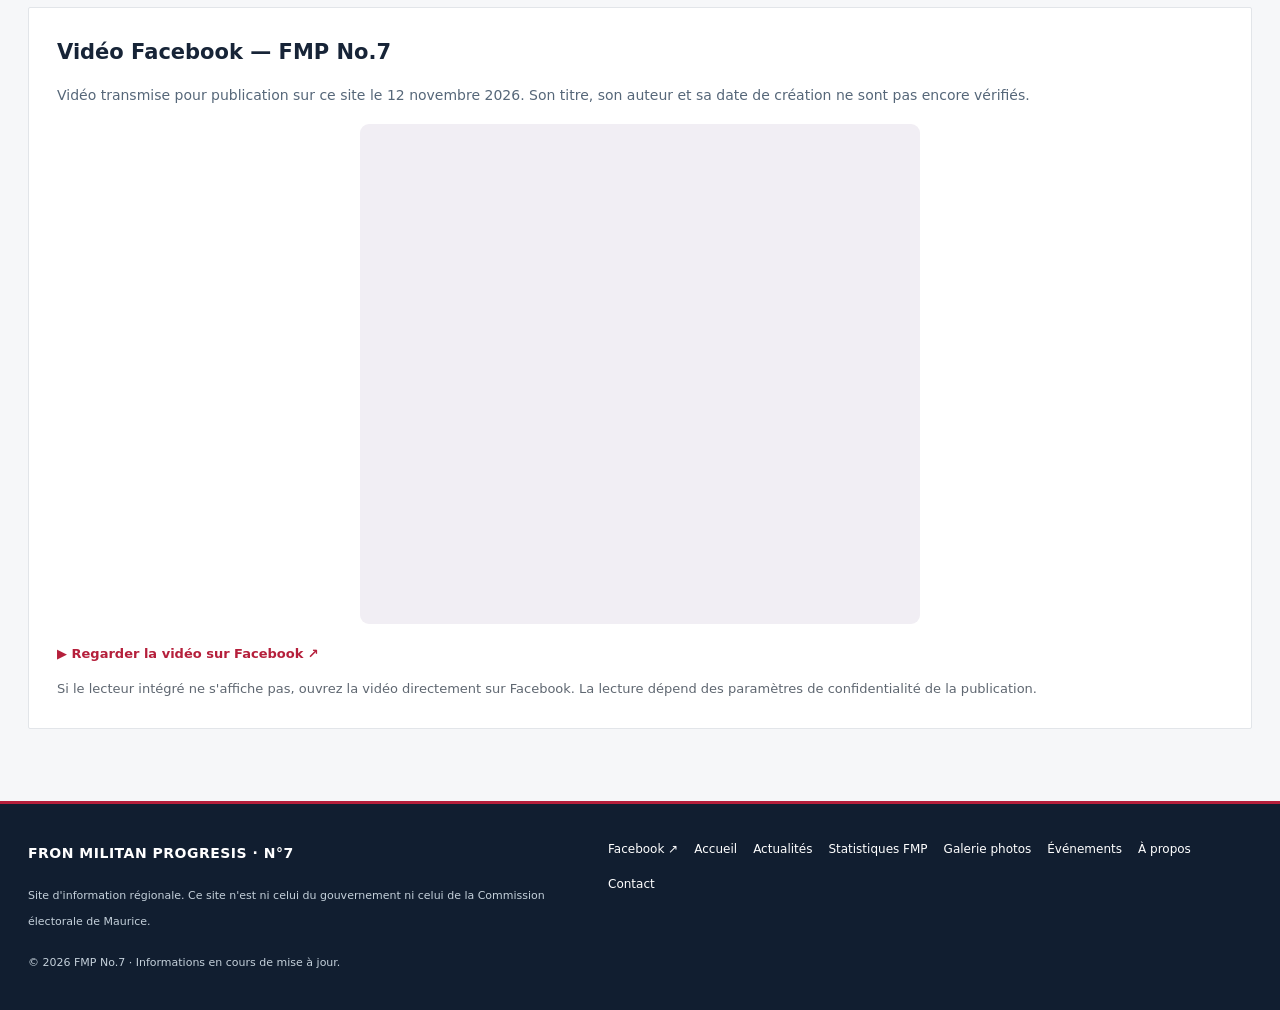
==== commit c623a23b: "Link DILO SE LAVI draft from FMP news listings" ====
--- a/index.html
+++ b/index.html
@@ -1,5 +1,5 @@
 <!DOCTYPE html>
-<html lang="fr"><head><meta charset="utf-8"/><meta content="width=device-width,initial-scale=1" name="viewport"/><meta content="#111111" name="theme-color"/><meta content="FMP No.7 — Informations publiques, actualités et événements de la circonscription de Piton et Rivière du Rempart." name="description"/><title>Accueil | FMP No.7</title><link href="assets/fmp-logo.jpg?v=20261107-original" rel="icon"/><link href="assets/style.css?v=20261108-refresh" rel="stylesheet"/><link rel="stylesheet" href="assets/gallery-images.css?v=20261108-sharp"><style>.gallery-teaser{display:grid;grid-template-columns:repeat(4,1fr);gap:14px;margin:18px 0}.gallery-teaser a{display:block;aspect-ratio:1;border:1px solid #dde3e8;border-radius:5px;overflow:hidden;background:#fff}.gallery-teaser span{display:block;width:100%;height:100%;background-image:inherit;background-size:500% 200%;background-repeat:no-repeat}@media(max-width:600px){.gallery-teaser{grid-template-columns:repeat(2,1fr);gap:10px}}</style><link rel="stylesheet" href="assets/inside-inspired-20261114.css?v=1"><link rel="stylesheet" href="assets/fmp-newsroom-overhaul.css?v=1"><link rel="stylesheet" href="assets/design1-professional-news.css?v=20261114"><link rel="stylesheet" href="assets/fmp-header-news-polish.css?v=20261114"><link rel="stylesheet" href="assets/fmp-compact-newsroom.css?v=20261114"><link rel="stylesheet" href="assets/fmp-editorial-newsroom-v3.css?v=20261114"><link rel="stylesheet" href="assets/fmp-final-typography.css?v=20261114"><link rel="stylesheet" href="assets/fmp-featured-photo.css?v=20261114"><link rel="stylesheet" href="assets/fmp-photo-attribution.css?v=20261114"><link rel="stylesheet" href="assets/fmp-android-mobile-polish.css?v=20261114"></head><body><a class="skip-link" href="#main-content">Aller au contenu</a><div class="utility"><div class="shell"><span>MAURICE · CIRCONSCRIPTION N°7</span><span data-now aria-label="Heure actuelle à Maurice" aria-live="off">Chargement de l'heure de Maurice…</span></div></div><header class="shell brandline"><a aria-label="Accueil FMP No.7" href="index.html"><img alt="Logo Fron Militan Progresis, étoile et chiffre 7" src="assets/fmp-logo.jpg?v=20261107-original"/></a><div><h1>FRON MILITAN<br/>PROGRESIS</h1><div class="sub">CIRCONSCRIPTION N°7</div></div><span class="rightmark">Piton &amp; Rivière du Rempart<br/>Site d'information régionale</span></header><div class="navwrap"><div class="shell"><button aria-controls="siteNav" aria-expanded="false" class="mobileToggle">☰   Menu</button><nav aria-label="Navigation principale" class="nav" id="siteNav"><a aria-current="page" class="active" href="index.html">Accueil</a><a class="" href="actualites.html">Actualités</a><a href="statistiques-fmp.html">Statistiques FMP</a><a href="galerie.html">Galerie photos</a><a class="" href="evenements.html">Événements</a><a class="" href="apropos.html">À propos</a><a class="" href="contact.html">Contact</a></nav></div></div><div class="stripe"></div><main id="main-content"><div class="shell"><div class="newsroom-kicker">À LA UNE · FMP NO. 7</div><div class="newsroom-top"><section class="newsroom-lead featured-photo-lead" aria-labelledby="fmpLeadTitle"><img class="featured-photo-image" src="https://commons.wikimedia.org/wiki/Special:FilePath/Port_Louis_Waterfront_-_Bank_of_Mauritius_%284716828179%29.jpg?width=1280" alt="Vue d’archive du bâtiment de la Banque de Maurice à Port-Louis, photographié en 2010" width="1600" height="1200" loading="eager" decoding="async" referrerpolicy="no-referrer"/><div class="featured-photo-overlay"><span class="featured-photo-credit">PHOTO D’ARCHIVE · BANQUE DE MAURICE · 2010</span><a class="featured-photo-attribution" href="https://commons.wikimedia.org/wiki/File:Port_Louis_Waterfront_-_Bank_of_Mauritius_(4716828179).jpg" target="_blank" rel="noopener noreferrer">Photo : carrotmadman6 / Wikimedia Commons · CC BY 2.0</a><span class="lead-tag">ÉCONOMIE · TRIBUNE D’OPINION</span><h2 id="fmpLeadTitle"><a href="taux-directeur-5-pour-cent-2026-11-12.html">Taux directeur à 5 % : quelles conséquences pour les Mauriciens ?</a></h2><p>Une tribune publiée sur FMP No. 7 examine les conséquences possibles pour les ménages, les emprunteurs et les PME.</p><span class="lead-meta">12 NOVEMBRE 2026 · LIRE L’ANALYSE →</span></div></section><section class="welcome-banner" aria-label="FMP No. 7 — Piton et Rivière du Rempart"><img class="banner-photo" src="assets/fmp-banner.jpg" width="851" height="315" alt="Drapeau du Fron Militan Progresis entouré de deux drapeaux mauriciens sous un ciel bleu" fetchpriority="high"/><div class="banner-caption"><div><span class="banner-kicker">FRON MILITAN PROGRESIS</span><h2>FMP No. 7</h2><p>Piton &amp; Rivière du Rempart</p></div><a class="banner-link" href="actualites.html">Découvrir les actualités <span aria-hidden="true">→</span></a></div></section></div><div class="notice"><strong>Site en préparation</strong> — Certaines informations, coordonnées et annonces restent à confirmer. Les publications ne sont pas mises à jour automatiquement.</div><section class="latest-publications" aria-labelledby="latestPublicationsTitle"><div class="latest-head"><div><span class="eyebrow">JOURNAL FMP · CIRCONSCRIPTION NO. 7</span><h2 id="latestPublicationsTitle">Publications récentes</h2></div><a href="actualites.html" class="textlink">Toutes les actualités →</a></div><div class="latest-cards"><article class="latest-card"><span class="latest-category">ÉCONOMIE · TRIBUNE D’OPINION</span><h3><a href="taux-directeur-5-pour-cent-2026-11-12.html">Taux directeur à 5 % : on fait payer les Mauriciens pour une inflation qu&#39;on ne contrôle pas.</a></h3><p>La Banque de Maurice relève son taux directeur à 5 %. Une tribune interroge les conséquences pour les ménages, les jeunes emprunteurs et les PME.</p><time datetime="2026-11-12T15:37:48Z" data-published-at="2026-11-12T15:37:48Z">12 novembre 2026 · 19:37 (Maurice)</time></article><article class="latest-card"><span class="latest-category">Message publié · Opinion</span><h3><a href="joanna-support-message-2026-11-07.html">Message of support for Joanna</a></h3><p>Message de soutien publié sur le site FMP No. 7.</p><time datetime="2026-11-07T13:00:00Z" data-published-at="2026-11-07T13:00:00Z">7 novembre 2026 · 17:00 (Maurice)</time></article><article class="latest-card"><span class="latest-category">FMP · Conférence de presse</span><h3><a href="paul-berenger-new-government-team-2026-11-07.html">FMP: Paul Bérenger demands a new government team as soon as possible</a></h3><p>Déclarations lors d’une conférence de presse le 7 novembre.</p><time datetime="2026-11-07T11:44:02Z" data-published-at="2026-11-07T11:44:02Z">7 novembre 2026 · 15:44 (Maurice)</time></article><article class="latest-card"><span class="latest-category">Langues · Institutions</span><h3><a href="kreol-morisien-parlement.html">Kreol Morisien au Parlement : le débat se poursuit</a></h3><p>Publication sur le Select Committee et l’usage du Kreol Morisien.</p><time datetime="2026-11-07T10:30:09Z" data-published-at="2026-11-07T10:30:09Z">7 novembre 2026 · 14:30 (Maurice)</time></article></div><p class="latest-note">Dates réelles des publications : aucune actualité du 8 novembre n’est présentée sans source.</p></section><section class="section" aria-labelledby="fmpStatFeatureHeading" style="margin:25px 0"><div style="background:linear-gradient(115deg,#34213e,#754471);color:white;padding:clamp(20px,4vw,31px);border-radius:9px;display:flex;align-items:center;justify-content:space-between;flex-wrap:wrap;gap:18px"><div style="flex:1 1 270px"><span style="font-size:11px;letter-spacing:1.5px;color:#ffd0e2;font-weight:800">DONNÉES &amp; HISTOIRE / 2026</span><h2 id="fmpStatFeatureHeading" style="color:#fff;font-size:clamp(23px,3vw,31px);margin:8px 0">Statistiques FMP 2026</h2><p style="margin:0;color:#f0e3f0">Députés associés au FMP, chronologie documentée et données électorales de la circonscription n°7. Chiffres sourcés et contexte historique.</p></div><a href="statistiques-fmp.html" style="background:#fff;color:#632858;font-weight:800;border-radius:6px;padding:12px 19px;text-decoration:none">Consulter les statistiques →</a></div></section><div class="frontpage-strap"><span class="frontpage-strap-left">FMP NO. 7 <em>•</em> LE JOURNAL</span><span class="frontpage-strap-right">PITON &amp; RIVIÈRE DU REMPART</span></div><div class="topgrid"><section class="feature"><div class="hero-label"><span>ARCHIVES · CONGRÈS FONDATEUR</span><span>9 MAI 2026</span></div><div class="featureart"><img alt="Logo FMP No.7" src="assets/fmp-logo.jpg?v=20261107-original"/></div><div class="meta">SOURCE : 5PLUS · <time datetime="2026-05-09">9 MAI 2026</time> · VACOAS-PHOENIX</div><div class="post-timestamps" aria-label="Date de mise en ligne sur le site"><span class="post-timestamps-label">Mise en ligne FMP</span><time datetime="2026-11-07T08:45:09Z" data-published-at="2026-11-07T08:45:09Z">7 novembre 2026 · 12:45 (Maurice)</time><span class="post-relative" data-post-age-for="2026-11-07T08:45:09Z"></span></div><h2><a href="congres-fondateur.html">Congrès fondateur du Fron Militan Progresis : présentation d'un emblème en forme d'étoile</a></h2><p>Le 9 mai 2026, le Fron Militan Progresis a présenté son emblème lors de son congrès fondateur, selon 5Plus.</p><a class="textlink" href="congres-fondateur.html">Lire l'article →</a><section aria-label="Réactions et commentaires sur cette actualité" class="post-engagement" data-post-id="congres-fondateur-2026" data-post-title="Congrès fondateur du Fron Militan Progresis" data-post-url="congres-fondateur.html">
+<html lang="fr"><head><meta charset="utf-8"/><meta content="width=device-width,initial-scale=1" name="viewport"/><meta content="#111111" name="theme-color"/><meta content="FMP No.7 — Informations publiques, actualités et événements de la circonscription de Piton et Rivière du Rempart." name="description"/><title>Accueil | FMP No.7</title><link href="assets/fmp-logo.jpg?v=20261107-original" rel="icon"/><link href="assets/style.css?v=20261108-refresh" rel="stylesheet"/><link rel="stylesheet" href="assets/gallery-images.css?v=20261108-sharp"><style>.gallery-teaser{display:grid;grid-template-columns:repeat(4,1fr);gap:14px;margin:18px 0}.gallery-teaser a{display:block;aspect-ratio:1;border:1px solid #dde3e8;border-radius:5px;overflow:hidden;background:#fff}.gallery-teaser span{display:block;width:100%;height:100%;background-image:inherit;background-size:500% 200%;background-repeat:no-repeat}@media(max-width:600px){.gallery-teaser{grid-template-columns:repeat(2,1fr);gap:10px}}</style><link rel="stylesheet" href="assets/inside-inspired-20261114.css?v=1"><link rel="stylesheet" href="assets/fmp-newsroom-overhaul.css?v=1"><link rel="stylesheet" href="assets/design1-professional-news.css?v=20261114"><link rel="stylesheet" href="assets/fmp-header-news-polish.css?v=20261114"><link rel="stylesheet" href="assets/fmp-compact-newsroom.css?v=20261114"><link rel="stylesheet" href="assets/fmp-editorial-newsroom-v3.css?v=20261114"><link rel="stylesheet" href="assets/fmp-final-typography.css?v=20261114"><link rel="stylesheet" href="assets/fmp-featured-photo.css?v=20261114"><link rel="stylesheet" href="assets/fmp-photo-attribution.css?v=20261114"><link rel="stylesheet" href="assets/fmp-android-mobile-polish.css?v=20261114"></head><body><a class="skip-link" href="#main-content">Aller au contenu</a><div class="utility"><div class="shell"><span>MAURICE · CIRCONSCRIPTION N°7</span><span data-now aria-label="Heure actuelle à Maurice" aria-live="off">Chargement de l'heure de Maurice…</span></div></div><header class="shell brandline"><a aria-label="Accueil FMP No.7" href="index.html"><img alt="Logo Fron Militan Progresis, étoile et chiffre 7" src="assets/fmp-logo.jpg?v=20261107-original"/></a><div><h1>FRON MILITAN<br/>PROGRESIS</h1><div class="sub">CIRCONSCRIPTION N°7</div></div><span class="rightmark">Piton &amp; Rivière du Rempart<br/>Site d'information régionale</span></header><div class="navwrap"><div class="shell"><button aria-controls="siteNav" aria-expanded="false" class="mobileToggle">☰   Menu</button><nav aria-label="Navigation principale" class="nav" id="siteNav"><a aria-current="page" class="active" href="index.html">Accueil</a><a class="" href="actualites.html">Actualités</a><a href="statistiques-fmp.html">Statistiques FMP</a><a href="galerie.html">Galerie photos</a><a class="" href="evenements.html">Événements</a><a class="" href="apropos.html">À propos</a><a class="" href="contact.html">Contact</a></nav></div></div><div class="stripe"></div><main id="main-content"><div class="shell"><div class="newsroom-kicker">À LA UNE · FMP NO. 7</div><div class="newsroom-top"><section class="newsroom-lead featured-photo-lead" aria-labelledby="fmpLeadTitle"><img class="featured-photo-image" src="https://commons.wikimedia.org/wiki/Special:FilePath/Port_Louis_Waterfront_-_Bank_of_Mauritius_%284716828179%29.jpg?width=1280" alt="Vue d’archive du bâtiment de la Banque de Maurice à Port-Louis, photographié en 2010" width="1600" height="1200" loading="eager" decoding="async" referrerpolicy="no-referrer"/><div class="featured-photo-overlay"><span class="featured-photo-credit">PHOTO D’ARCHIVE · BANQUE DE MAURICE · 2010</span><a class="featured-photo-attribution" href="https://commons.wikimedia.org/wiki/File:Port_Louis_Waterfront_-_Bank_of_Mauritius_(4716828179).jpg" target="_blank" rel="noopener noreferrer">Photo : carrotmadman6 / Wikimedia Commons · CC BY 2.0</a><span class="lead-tag">ÉCONOMIE · TRIBUNE D’OPINION</span><h2 id="fmpLeadTitle"><a href="taux-directeur-5-pour-cent-2026-11-12.html">Taux directeur à 5 % : quelles conséquences pour les Mauriciens ?</a></h2><p>Une tribune publiée sur FMP No. 7 examine les conséquences possibles pour les ménages, les emprunteurs et les PME.</p><span class="lead-meta">12 NOVEMBRE 2026 · LIRE L’ANALYSE →</span></div></section><section class="welcome-banner" aria-label="FMP No. 7 — Piton et Rivière du Rempart"><img class="banner-photo" src="assets/fmp-banner.jpg" width="851" height="315" alt="Drapeau du Fron Militan Progresis entouré de deux drapeaux mauriciens sous un ciel bleu" fetchpriority="high"/><div class="banner-caption"><div><span class="banner-kicker">FRON MILITAN PROGRESIS</span><h2>FMP No. 7</h2><p>Piton &amp; Rivière du Rempart</p></div><a class="banner-link" href="actualites.html">Découvrir les actualités <span aria-hidden="true">→</span></a></div></section></div><div class="notice"><strong>Site en préparation</strong> — Certaines informations, coordonnées et annonces restent à confirmer. Les publications ne sont pas mises à jour automatiquement.</div><section class="latest-publications" aria-labelledby="latestPublicationsTitle"><div class="latest-head"><div><span class="eyebrow">JOURNAL FMP · CIRCONSCRIPTION NO. 7</span><h2 id="latestPublicationsTitle">Publications récentes</h2></div><a href="actualites.html" class="textlink">Toutes les actualités →</a></div><div class="latest-cards"><article class="feature news-added-card" style="margin-bottom:20px"><div class="news-added-kicker">DILO · TRIBUNE D’OPINION · 14 NOVEMBRE 2026</div><h2><a href="dilo-se-lavi-2026-11-14.html">DILO SE LAVI. E ZOT PE KOZ MANTI DEPI 30 AN!</a></h2><p>Texte intégral transmis sur la crise de l’eau à Maurice. Chiffres et allégations présentés comme opinions non vérifiées.</p><a class="textlink" href="dilo-se-lavi-2026-11-14.html">Lire la tribune →</a></article><article class="latest-card"><span class="latest-category">ÉCONOMIE · TRIBUNE D’OPINION</span><h3><a href="taux-directeur-5-pour-cent-2026-11-12.html">Taux directeur à 5 % : on fait payer les Mauriciens pour une inflation qu&#39;on ne contrôle pas.</a></h3><p>La Banque de Maurice relève son taux directeur à 5 %. Une tribune interroge les conséquences pour les ménages, les jeunes emprunteurs et les PME.</p><time datetime="2026-11-12T15:37:48Z" data-published-at="2026-11-12T15:37:48Z">12 novembre 2026 · 19:37 (Maurice)</time></article><article class="latest-card"><span class="latest-category">Message publié · Opinion</span><h3><a href="joanna-support-message-2026-11-07.html">Message of support for Joanna</a></h3><p>Message de soutien publié sur le site FMP No. 7.</p><time datetime="2026-11-07T13:00:00Z" data-published-at="2026-11-07T13:00:00Z">7 novembre 2026 · 17:00 (Maurice)</time></article><article class="latest-card"><span class="latest-category">FMP · Conférence de presse</span><h3><a href="paul-berenger-new-government-team-2026-11-07.html">FMP: Paul Bérenger demands a new government team as soon as possible</a></h3><p>Déclarations lors d’une conférence de presse le 7 novembre.</p><time datetime="2026-11-07T11:44:02Z" data-published-at="2026-11-07T11:44:02Z">7 novembre 2026 · 15:44 (Maurice)</time></article><article class="latest-card"><span class="latest-category">Langues · Institutions</span><h3><a href="kreol-morisien-parlement.html">Kreol Morisien au Parlement : le débat se poursuit</a></h3><p>Publication sur le Select Committee et l’usage du Kreol Morisien.</p><time datetime="2026-11-07T10:30:09Z" data-published-at="2026-11-07T10:30:09Z">7 novembre 2026 · 14:30 (Maurice)</time></article></div><p class="latest-note">Dates réelles des publications : aucune actualité du 8 novembre n’est présentée sans source.</p></section><section class="section" aria-labelledby="fmpStatFeatureHeading" style="margin:25px 0"><div style="background:linear-gradient(115deg,#34213e,#754471);color:white;padding:clamp(20px,4vw,31px);border-radius:9px;display:flex;align-items:center;justify-content:space-between;flex-wrap:wrap;gap:18px"><div style="flex:1 1 270px"><span style="font-size:11px;letter-spacing:1.5px;color:#ffd0e2;font-weight:800">DONNÉES &amp; HISTOIRE / 2026</span><h2 id="fmpStatFeatureHeading" style="color:#fff;font-size:clamp(23px,3vw,31px);margin:8px 0">Statistiques FMP 2026</h2><p style="margin:0;color:#f0e3f0">Députés associés au FMP, chronologie documentée et données électorales de la circonscription n°7. Chiffres sourcés et contexte historique.</p></div><a href="statistiques-fmp.html" style="background:#fff;color:#632858;font-weight:800;border-radius:6px;padding:12px 19px;text-decoration:none">Consulter les statistiques →</a></div></section><div class="frontpage-strap"><span class="frontpage-strap-left">FMP NO. 7 <em>•</em> LE JOURNAL</span><span class="frontpage-strap-right">PITON &amp; RIVIÈRE DU REMPART</span></div><div class="topgrid"><section class="feature"><div class="hero-label"><span>ARCHIVES · CONGRÈS FONDATEUR</span><span>9 MAI 2026</span></div><div class="featureart"><img alt="Logo FMP No.7" src="assets/fmp-logo.jpg?v=20261107-original"/></div><div class="meta">SOURCE : 5PLUS · <time datetime="2026-05-09">9 MAI 2026</time> · VACOAS-PHOENIX</div><div class="post-timestamps" aria-label="Date de mise en ligne sur le site"><span class="post-timestamps-label">Mise en ligne FMP</span><time datetime="2026-11-07T08:45:09Z" data-published-at="2026-11-07T08:45:09Z">7 novembre 2026 · 12:45 (Maurice)</time><span class="post-relative" data-post-age-for="2026-11-07T08:45:09Z"></span></div><h2><a href="congres-fondateur.html">Congrès fondateur du Fron Militan Progresis : présentation d'un emblème en forme d'étoile</a></h2><p>Le 9 mai 2026, le Fron Militan Progresis a présenté son emblème lors de son congrès fondateur, selon 5Plus.</p><a class="textlink" href="congres-fondateur.html">Lire l'article →</a><section aria-label="Réactions et commentaires sur cette actualité" class="post-engagement" data-post-id="congres-fondateur-2026" data-post-title="Congrès fondateur du Fron Militan Progresis" data-post-url="congres-fondateur.html">
 <div aria-label="Actions sur l’article" class="post-actions" role="group">
 <button aria-pressed="false" class="action-button like-button" type="button"><span aria-hidden="true" class="action-symbol">♡</span> <span class="like-label">J’aime</span></button>
 <button aria-expanded="false" class="action-button comment-button" type="button"><span aria-hidden="true" class="action-symbol">▤</span> <span class="comment-label">Commenter</span></button>
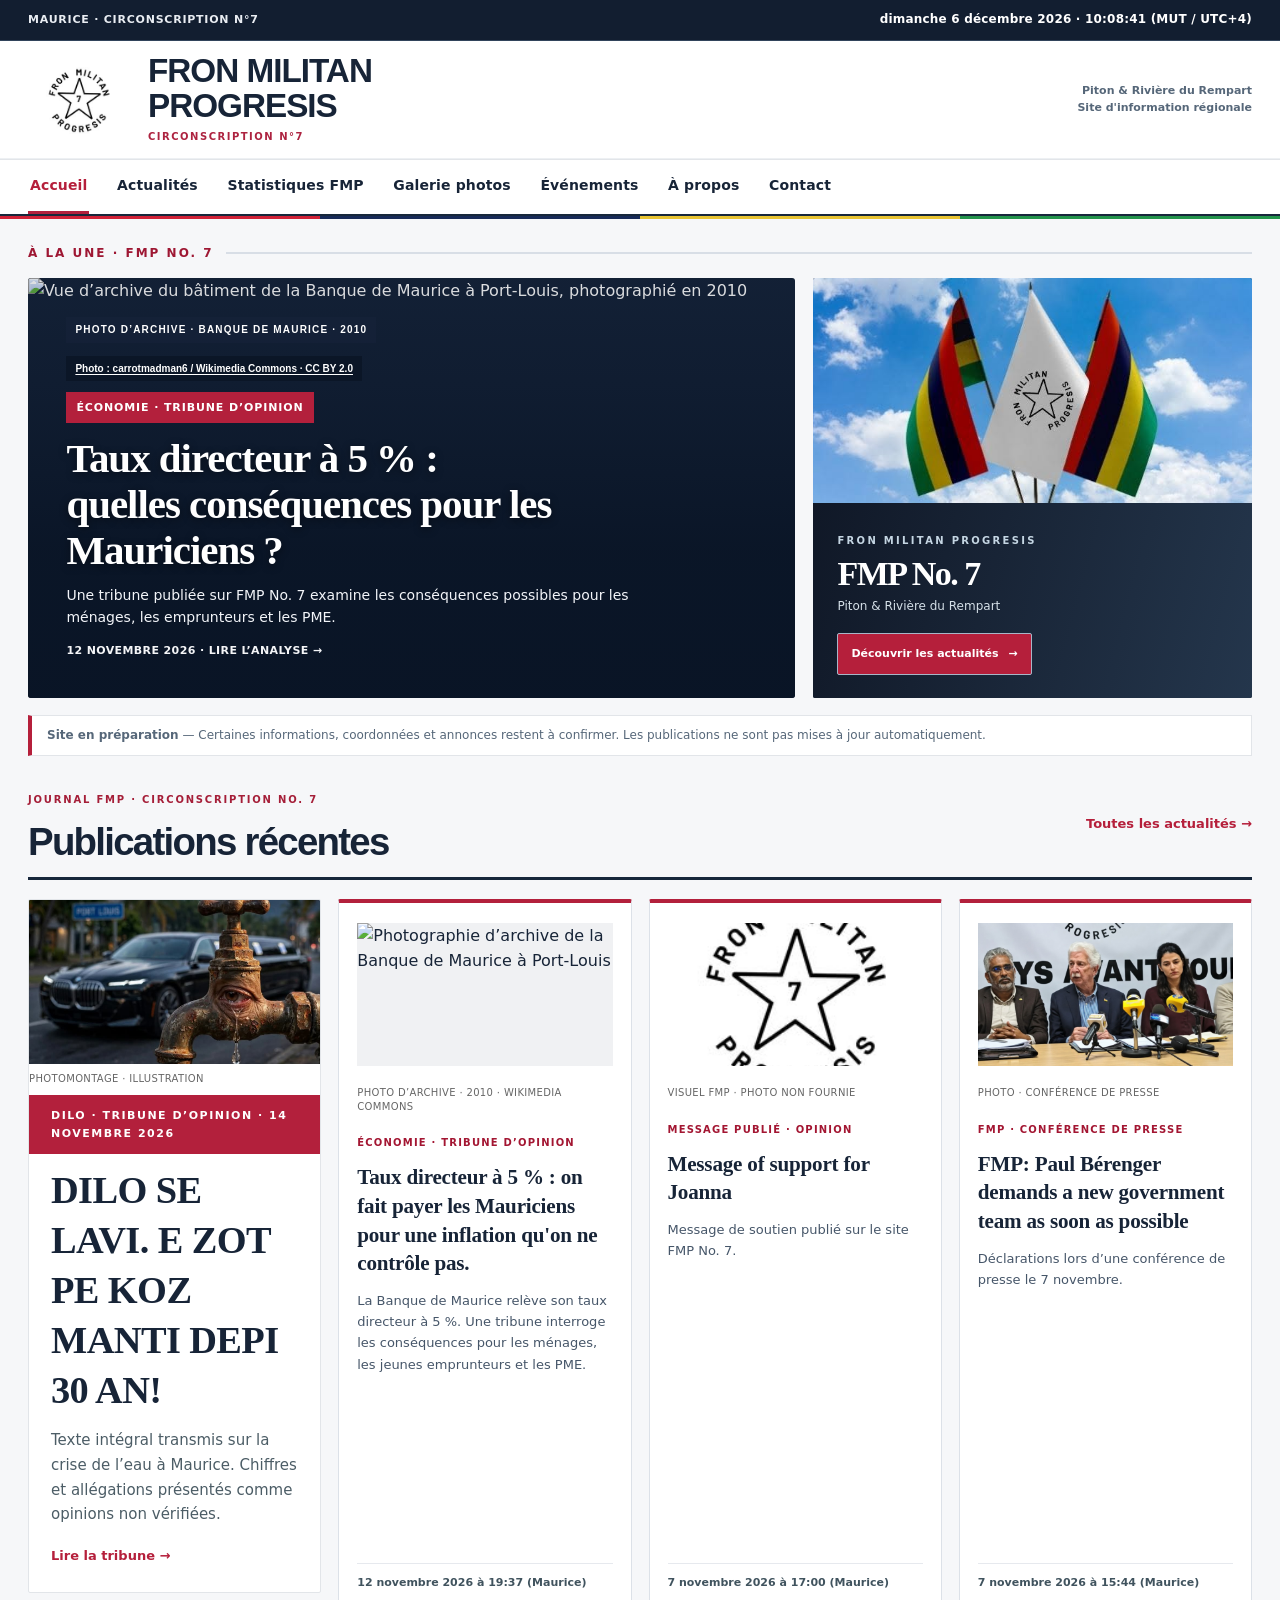
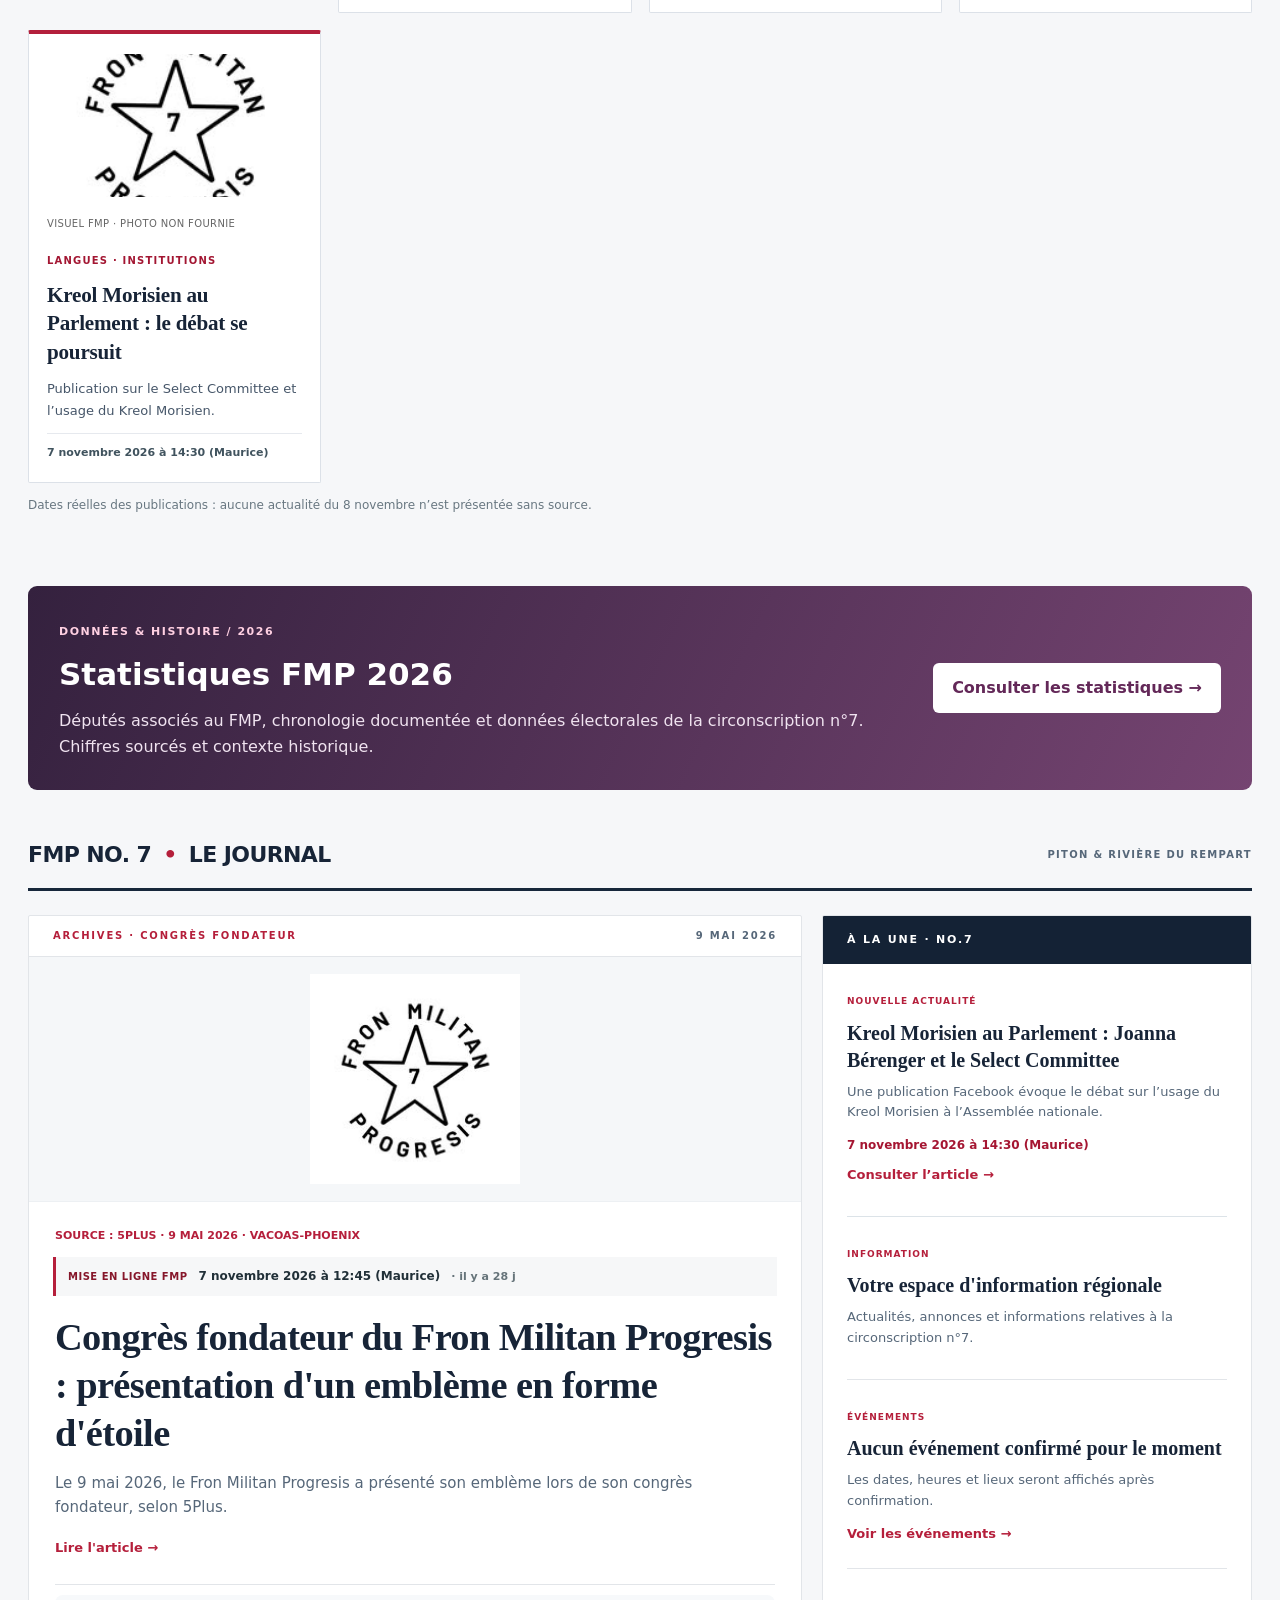
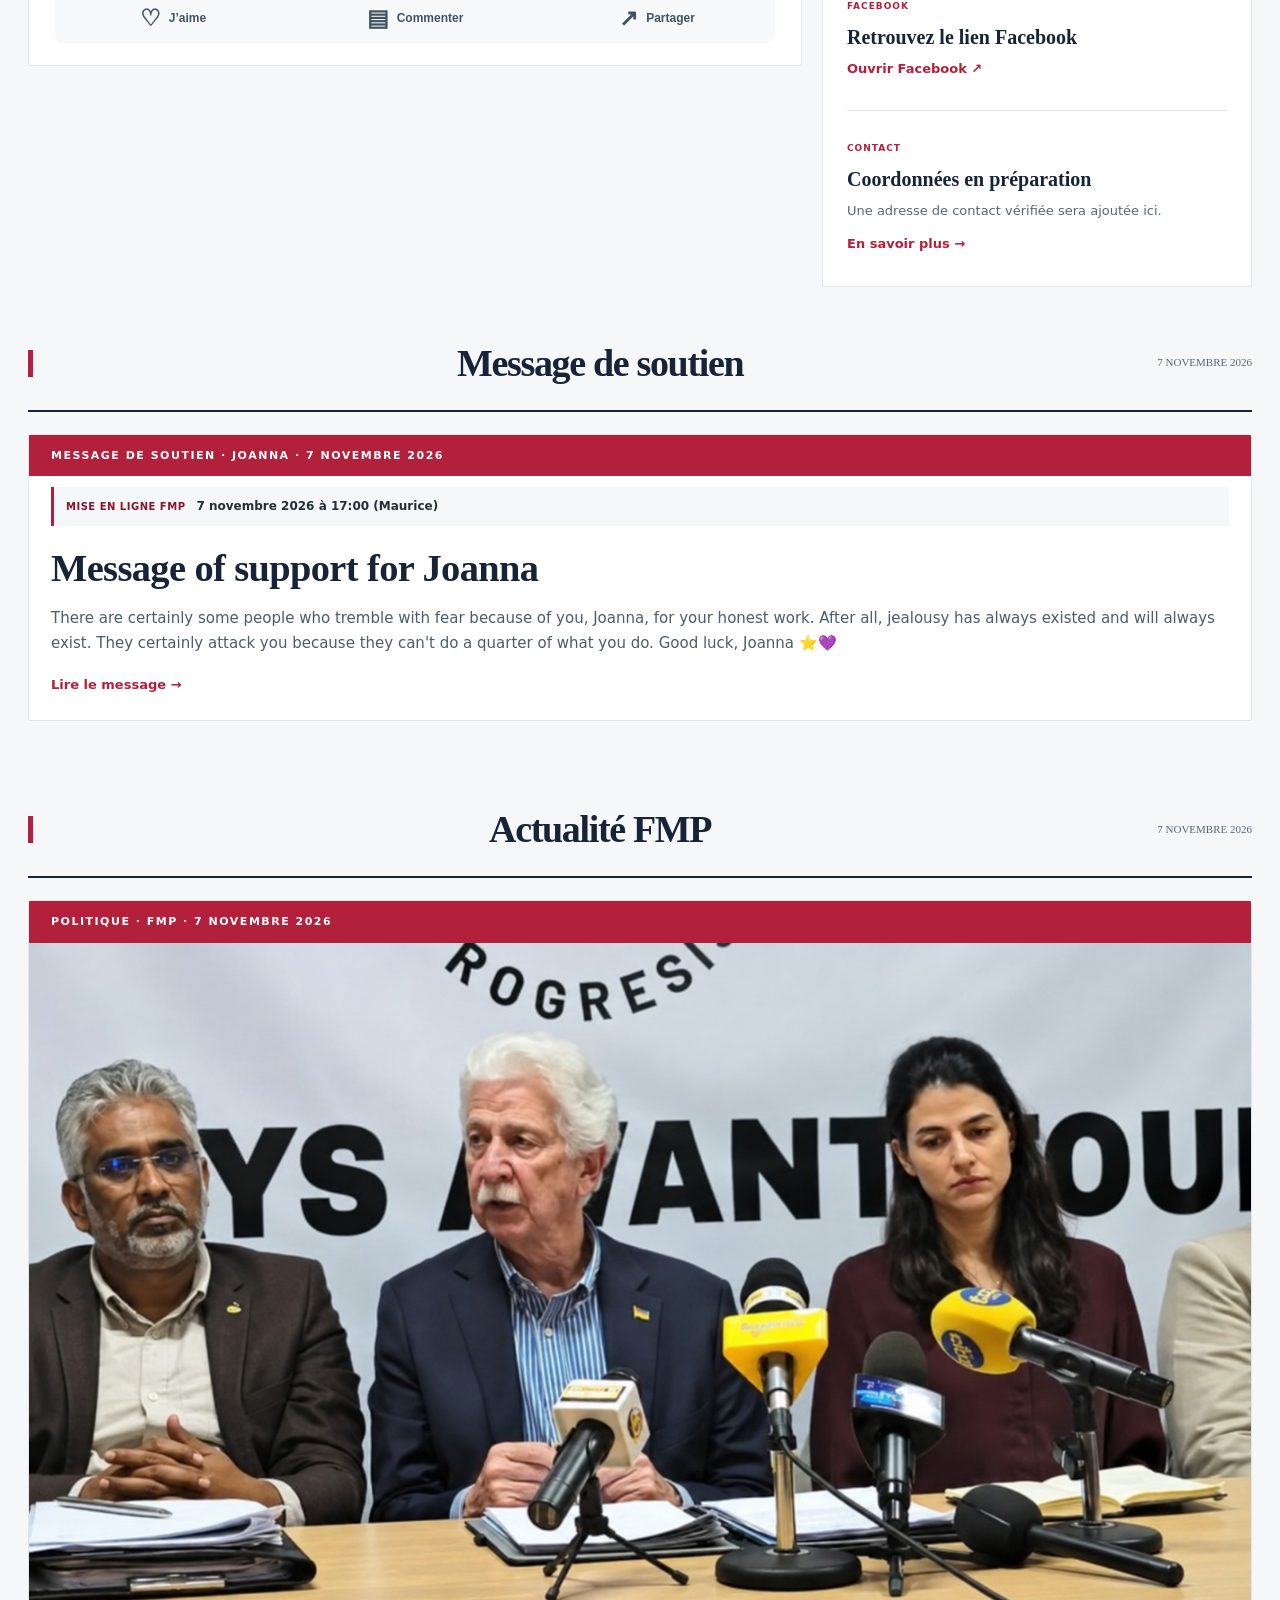
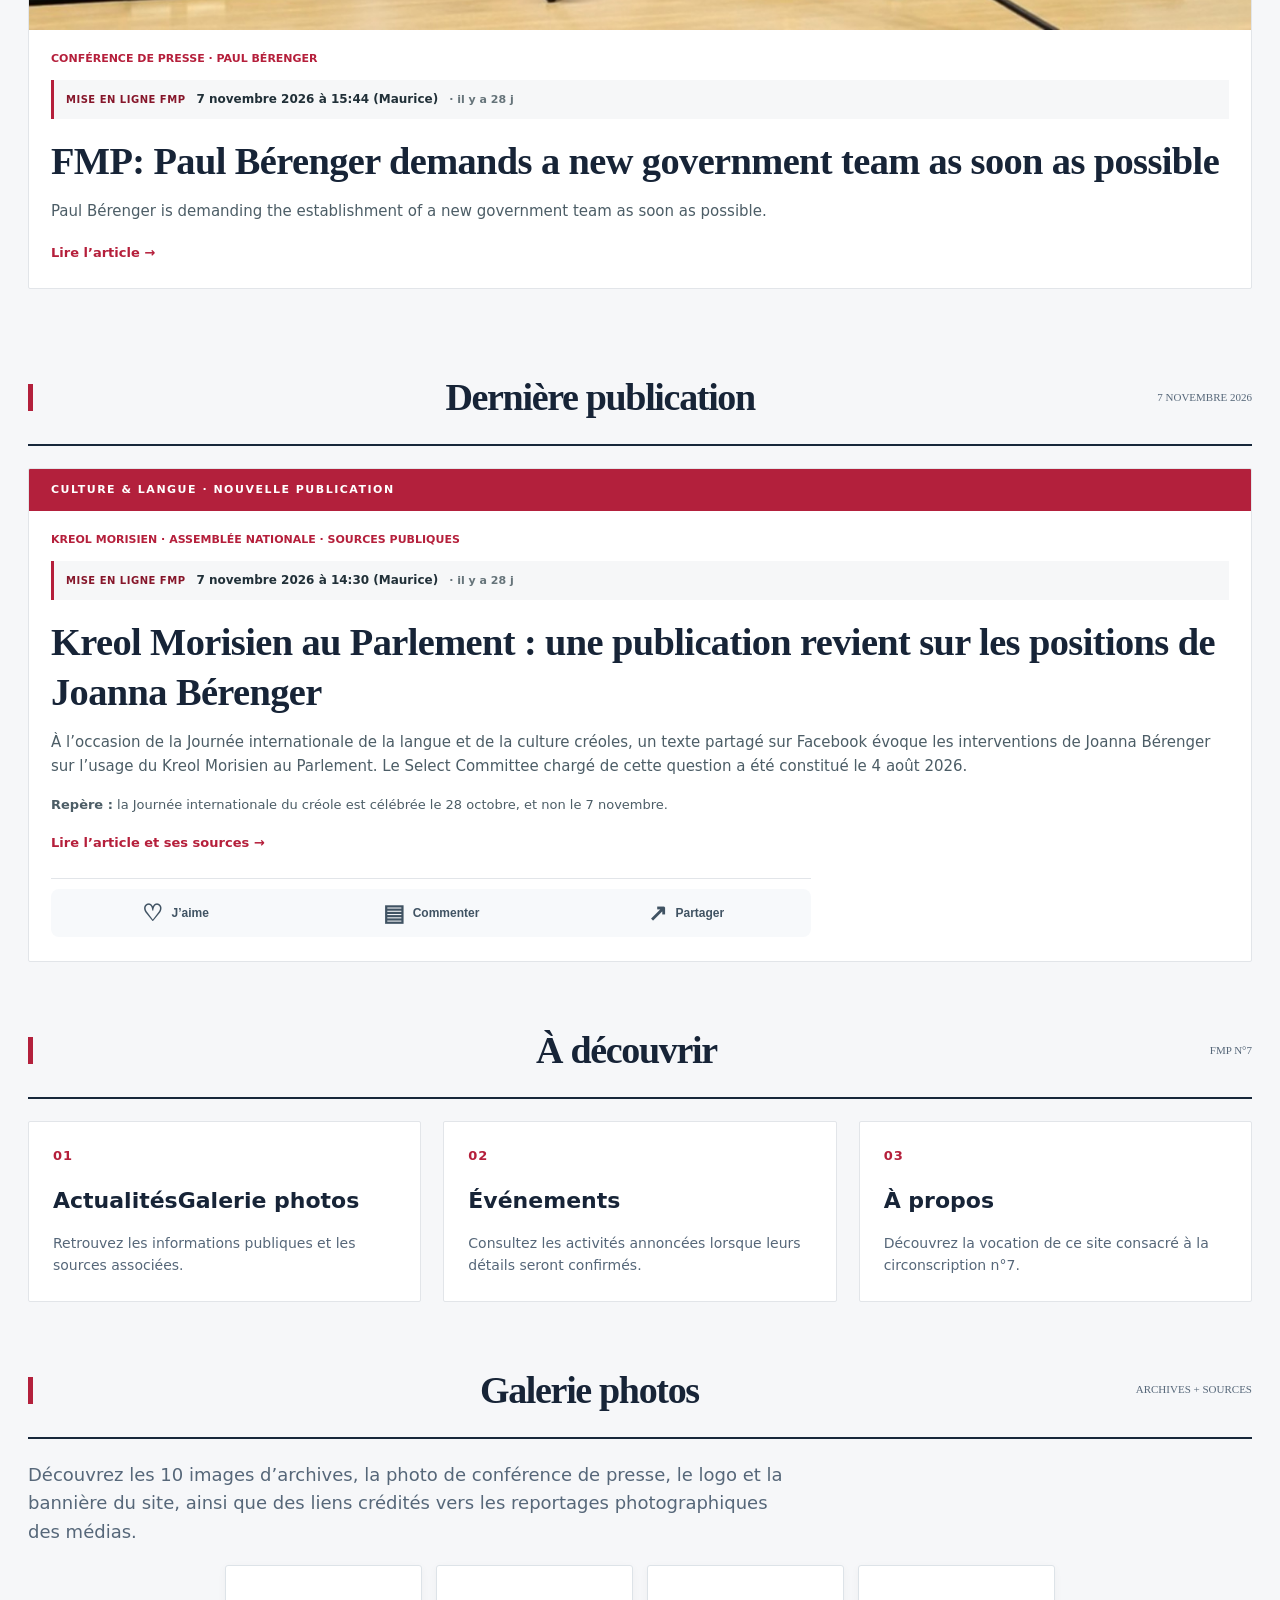
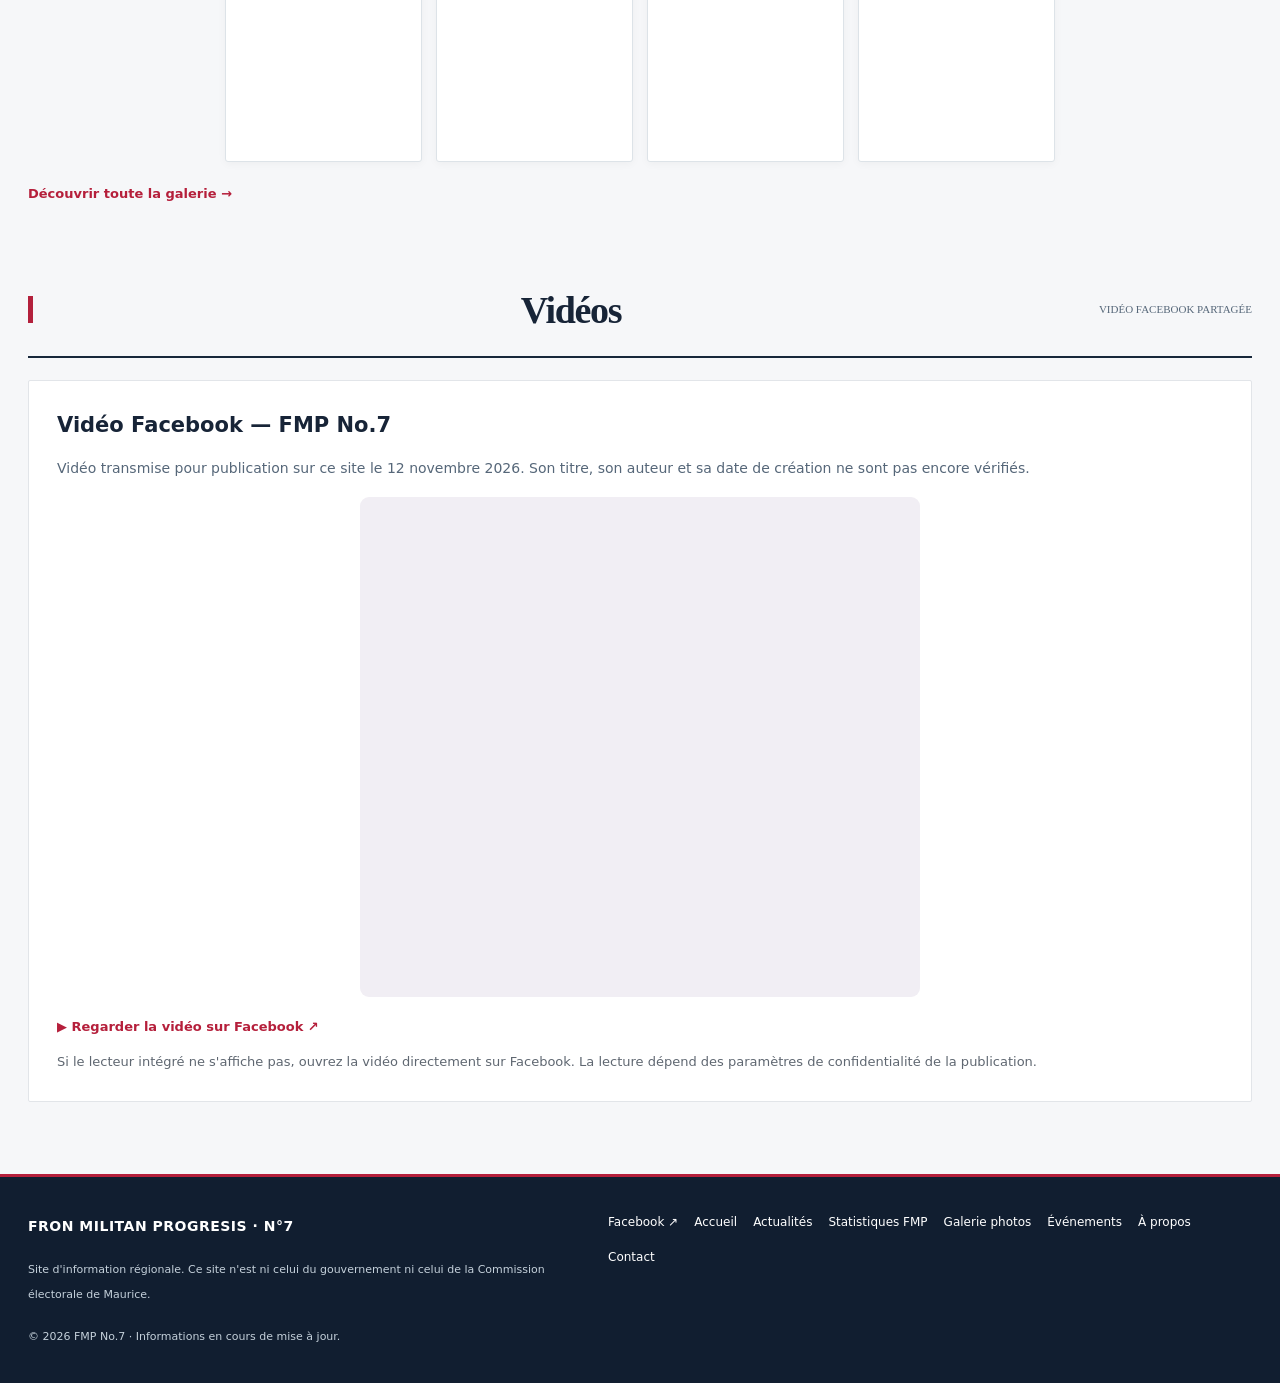
==== commit 8004e869: "Show verified article images and labeled FMP placeholders on recent publication cards" ====
--- a/index.html
+++ b/index.html
@@ -1,5 +1,5 @@
 <!DOCTYPE html>
-<html lang="fr"><head><meta charset="utf-8"/><meta content="width=device-width,initial-scale=1" name="viewport"/><meta content="#111111" name="theme-color"/><meta content="FMP No.7 — Informations publiques, actualités et événements de la circonscription de Piton et Rivière du Rempart." name="description"/><title>Accueil | FMP No.7</title><link href="assets/fmp-logo.jpg?v=20261107-original" rel="icon"/><link href="assets/style.css?v=20261108-refresh" rel="stylesheet"/><link rel="stylesheet" href="assets/gallery-images.css?v=20261108-sharp"><style>.gallery-teaser{display:grid;grid-template-columns:repeat(4,1fr);gap:14px;margin:18px 0}.gallery-teaser a{display:block;aspect-ratio:1;border:1px solid #dde3e8;border-radius:5px;overflow:hidden;background:#fff}.gallery-teaser span{display:block;width:100%;height:100%;background-image:inherit;background-size:500% 200%;background-repeat:no-repeat}@media(max-width:600px){.gallery-teaser{grid-template-columns:repeat(2,1fr);gap:10px}}</style><link rel="stylesheet" href="assets/inside-inspired-20261114.css?v=1"><link rel="stylesheet" href="assets/fmp-newsroom-overhaul.css?v=1"><link rel="stylesheet" href="assets/design1-professional-news.css?v=20261114"><link rel="stylesheet" href="assets/fmp-header-news-polish.css?v=20261114"><link rel="stylesheet" href="assets/fmp-compact-newsroom.css?v=20261114"><link rel="stylesheet" href="assets/fmp-editorial-newsroom-v3.css?v=20261114"><link rel="stylesheet" href="assets/fmp-final-typography.css?v=20261114"><link rel="stylesheet" href="assets/fmp-featured-photo.css?v=20261114"><link rel="stylesheet" href="assets/fmp-photo-attribution.css?v=20261114"><link rel="stylesheet" href="assets/fmp-android-mobile-polish.css?v=20261114"></head><body><a class="skip-link" href="#main-content">Aller au contenu</a><div class="utility"><div class="shell"><span>MAURICE · CIRCONSCRIPTION N°7</span><span data-now aria-label="Heure actuelle à Maurice" aria-live="off">Chargement de l'heure de Maurice…</span></div></div><header class="shell brandline"><a aria-label="Accueil FMP No.7" href="index.html"><img alt="Logo Fron Militan Progresis, étoile et chiffre 7" src="assets/fmp-logo.jpg?v=20261107-original"/></a><div><h1>FRON MILITAN<br/>PROGRESIS</h1><div class="sub">CIRCONSCRIPTION N°7</div></div><span class="rightmark">Piton &amp; Rivière du Rempart<br/>Site d'information régionale</span></header><div class="navwrap"><div class="shell"><button aria-controls="siteNav" aria-expanded="false" class="mobileToggle">☰   Menu</button><nav aria-label="Navigation principale" class="nav" id="siteNav"><a aria-current="page" class="active" href="index.html">Accueil</a><a class="" href="actualites.html">Actualités</a><a href="statistiques-fmp.html">Statistiques FMP</a><a href="galerie.html">Galerie photos</a><a class="" href="evenements.html">Événements</a><a class="" href="apropos.html">À propos</a><a class="" href="contact.html">Contact</a></nav></div></div><div class="stripe"></div><main id="main-content"><div class="shell"><div class="newsroom-kicker">À LA UNE · FMP NO. 7</div><div class="newsroom-top"><section class="newsroom-lead featured-photo-lead" aria-labelledby="fmpLeadTitle"><img class="featured-photo-image" src="https://commons.wikimedia.org/wiki/Special:FilePath/Port_Louis_Waterfront_-_Bank_of_Mauritius_%284716828179%29.jpg?width=1280" alt="Vue d’archive du bâtiment de la Banque de Maurice à Port-Louis, photographié en 2010" width="1600" height="1200" loading="eager" decoding="async" referrerpolicy="no-referrer"/><div class="featured-photo-overlay"><span class="featured-photo-credit">PHOTO D’ARCHIVE · BANQUE DE MAURICE · 2010</span><a class="featured-photo-attribution" href="https://commons.wikimedia.org/wiki/File:Port_Louis_Waterfront_-_Bank_of_Mauritius_(4716828179).jpg" target="_blank" rel="noopener noreferrer">Photo : carrotmadman6 / Wikimedia Commons · CC BY 2.0</a><span class="lead-tag">ÉCONOMIE · TRIBUNE D’OPINION</span><h2 id="fmpLeadTitle"><a href="taux-directeur-5-pour-cent-2026-11-12.html">Taux directeur à 5 % : quelles conséquences pour les Mauriciens ?</a></h2><p>Une tribune publiée sur FMP No. 7 examine les conséquences possibles pour les ménages, les emprunteurs et les PME.</p><span class="lead-meta">12 NOVEMBRE 2026 · LIRE L’ANALYSE →</span></div></section><section class="welcome-banner" aria-label="FMP No. 7 — Piton et Rivière du Rempart"><img class="banner-photo" src="assets/fmp-banner.jpg" width="851" height="315" alt="Drapeau du Fron Militan Progresis entouré de deux drapeaux mauriciens sous un ciel bleu" fetchpriority="high"/><div class="banner-caption"><div><span class="banner-kicker">FRON MILITAN PROGRESIS</span><h2>FMP No. 7</h2><p>Piton &amp; Rivière du Rempart</p></div><a class="banner-link" href="actualites.html">Découvrir les actualités <span aria-hidden="true">→</span></a></div></section></div><div class="notice"><strong>Site en préparation</strong> — Certaines informations, coordonnées et annonces restent à confirmer. Les publications ne sont pas mises à jour automatiquement.</div><section class="latest-publications" aria-labelledby="latestPublicationsTitle"><div class="latest-head"><div><span class="eyebrow">JOURNAL FMP · CIRCONSCRIPTION NO. 7</span><h2 id="latestPublicationsTitle">Publications récentes</h2></div><a href="actualites.html" class="textlink">Toutes les actualités →</a></div><div class="latest-cards"><article class="feature news-added-card" style="margin-bottom:20px"><div class="news-added-kicker">DILO · TRIBUNE D’OPINION · 14 NOVEMBRE 2026</div><h2><a href="dilo-se-lavi-2026-11-14.html">DILO SE LAVI. E ZOT PE KOZ MANTI DEPI 30 AN!</a></h2><p>Texte intégral transmis sur la crise de l’eau à Maurice. Chiffres et allégations présentés comme opinions non vérifiées.</p><a class="textlink" href="dilo-se-lavi-2026-11-14.html">Lire la tribune →</a></article><article class="latest-card"><span class="latest-category">ÉCONOMIE · TRIBUNE D’OPINION</span><h3><a href="taux-directeur-5-pour-cent-2026-11-12.html">Taux directeur à 5 % : on fait payer les Mauriciens pour une inflation qu&#39;on ne contrôle pas.</a></h3><p>La Banque de Maurice relève son taux directeur à 5 %. Une tribune interroge les conséquences pour les ménages, les jeunes emprunteurs et les PME.</p><time datetime="2026-11-12T15:37:48Z" data-published-at="2026-11-12T15:37:48Z">12 novembre 2026 · 19:37 (Maurice)</time></article><article class="latest-card"><span class="latest-category">Message publié · Opinion</span><h3><a href="joanna-support-message-2026-11-07.html">Message of support for Joanna</a></h3><p>Message de soutien publié sur le site FMP No. 7.</p><time datetime="2026-11-07T13:00:00Z" data-published-at="2026-11-07T13:00:00Z">7 novembre 2026 · 17:00 (Maurice)</time></article><article class="latest-card"><span class="latest-category">FMP · Conférence de presse</span><h3><a href="paul-berenger-new-government-team-2026-11-07.html">FMP: Paul Bérenger demands a new government team as soon as possible</a></h3><p>Déclarations lors d’une conférence de presse le 7 novembre.</p><time datetime="2026-11-07T11:44:02Z" data-published-at="2026-11-07T11:44:02Z">7 novembre 2026 · 15:44 (Maurice)</time></article><article class="latest-card"><span class="latest-category">Langues · Institutions</span><h3><a href="kreol-morisien-parlement.html">Kreol Morisien au Parlement : le débat se poursuit</a></h3><p>Publication sur le Select Committee et l’usage du Kreol Morisien.</p><time datetime="2026-11-07T10:30:09Z" data-published-at="2026-11-07T10:30:09Z">7 novembre 2026 · 14:30 (Maurice)</time></article></div><p class="latest-note">Dates réelles des publications : aucune actualité du 8 novembre n’est présentée sans source.</p></section><section class="section" aria-labelledby="fmpStatFeatureHeading" style="margin:25px 0"><div style="background:linear-gradient(115deg,#34213e,#754471);color:white;padding:clamp(20px,4vw,31px);border-radius:9px;display:flex;align-items:center;justify-content:space-between;flex-wrap:wrap;gap:18px"><div style="flex:1 1 270px"><span style="font-size:11px;letter-spacing:1.5px;color:#ffd0e2;font-weight:800">DONNÉES &amp; HISTOIRE / 2026</span><h2 id="fmpStatFeatureHeading" style="color:#fff;font-size:clamp(23px,3vw,31px);margin:8px 0">Statistiques FMP 2026</h2><p style="margin:0;color:#f0e3f0">Députés associés au FMP, chronologie documentée et données électorales de la circonscription n°7. Chiffres sourcés et contexte historique.</p></div><a href="statistiques-fmp.html" style="background:#fff;color:#632858;font-weight:800;border-radius:6px;padding:12px 19px;text-decoration:none">Consulter les statistiques →</a></div></section><div class="frontpage-strap"><span class="frontpage-strap-left">FMP NO. 7 <em>•</em> LE JOURNAL</span><span class="frontpage-strap-right">PITON &amp; RIVIÈRE DU REMPART</span></div><div class="topgrid"><section class="feature"><div class="hero-label"><span>ARCHIVES · CONGRÈS FONDATEUR</span><span>9 MAI 2026</span></div><div class="featureart"><img alt="Logo FMP No.7" src="assets/fmp-logo.jpg?v=20261107-original"/></div><div class="meta">SOURCE : 5PLUS · <time datetime="2026-05-09">9 MAI 2026</time> · VACOAS-PHOENIX</div><div class="post-timestamps" aria-label="Date de mise en ligne sur le site"><span class="post-timestamps-label">Mise en ligne FMP</span><time datetime="2026-11-07T08:45:09Z" data-published-at="2026-11-07T08:45:09Z">7 novembre 2026 · 12:45 (Maurice)</time><span class="post-relative" data-post-age-for="2026-11-07T08:45:09Z"></span></div><h2><a href="congres-fondateur.html">Congrès fondateur du Fron Militan Progresis : présentation d'un emblème en forme d'étoile</a></h2><p>Le 9 mai 2026, le Fron Militan Progresis a présenté son emblème lors de son congrès fondateur, selon 5Plus.</p><a class="textlink" href="congres-fondateur.html">Lire l'article →</a><section aria-label="Réactions et commentaires sur cette actualité" class="post-engagement" data-post-id="congres-fondateur-2026" data-post-title="Congrès fondateur du Fron Militan Progresis" data-post-url="congres-fondateur.html">
+<html lang="fr"><head><meta charset="utf-8"/><meta content="width=device-width,initial-scale=1" name="viewport"/><meta content="#111111" name="theme-color"/><meta content="FMP No.7 — Informations publiques, actualités et événements de la circonscription de Piton et Rivière du Rempart." name="description"/><title>Accueil | FMP No.7</title><link href="assets/fmp-logo.jpg?v=20261107-original" rel="icon"/><link href="assets/style.css?v=20261108-refresh" rel="stylesheet"/><link rel="stylesheet" href="assets/gallery-images.css?v=20261108-sharp"><style>.gallery-teaser{display:grid;grid-template-columns:repeat(4,1fr);gap:14px;margin:18px 0}.gallery-teaser a{display:block;aspect-ratio:1;border:1px solid #dde3e8;border-radius:5px;overflow:hidden;background:#fff}.gallery-teaser span{display:block;width:100%;height:100%;background-image:inherit;background-size:500% 200%;background-repeat:no-repeat}@media(max-width:600px){.gallery-teaser{grid-template-columns:repeat(2,1fr);gap:10px}}</style><link rel="stylesheet" href="assets/inside-inspired-20261114.css?v=1"><link rel="stylesheet" href="assets/fmp-newsroom-overhaul.css?v=1"><link rel="stylesheet" href="assets/design1-professional-news.css?v=20261114"><link rel="stylesheet" href="assets/fmp-header-news-polish.css?v=20261114"><link rel="stylesheet" href="assets/fmp-compact-newsroom.css?v=20261114"><link rel="stylesheet" href="assets/fmp-editorial-newsroom-v3.css?v=20261114"><link rel="stylesheet" href="assets/fmp-final-typography.css?v=20261114"><link rel="stylesheet" href="assets/fmp-featured-photo.css?v=20261114"><link rel="stylesheet" href="assets/fmp-photo-attribution.css?v=20261114"><link rel="stylesheet" href="assets/fmp-android-mobile-polish.css?v=20261114"><style id="fmp-latest-photo-style">.latest-publications .latest-photo-link{display:block;width:100%;aspect-ratio:16/9;overflow:hidden;background:#f0f1f3;margin:0 0 8px}.latest-publications .latest-photo-link img{display:block;width:100%;height:100%;object-fit:cover}.latest-publications .latest-photo-caption{display:block;font-size:10px;line-height:1.35;letter-spacing:.035em;color:#666;margin-bottom:10px}.latest-publications .latest-cards>article{min-width:0}.latest-publications .latest-cards>article h2,.latest-publications .latest-cards>article h3{overflow-wrap:anywhere}</style></head><body><a class="skip-link" href="#main-content">Aller au contenu</a><div class="utility"><div class="shell"><span>MAURICE · CIRCONSCRIPTION N°7</span><span data-now aria-label="Heure actuelle à Maurice" aria-live="off">Chargement de l'heure de Maurice…</span></div></div><header class="shell brandline"><a aria-label="Accueil FMP No.7" href="index.html"><img alt="Logo Fron Militan Progresis, étoile et chiffre 7" src="assets/fmp-logo.jpg?v=20261107-original"/></a><div><h1>FRON MILITAN<br/>PROGRESIS</h1><div class="sub">CIRCONSCRIPTION N°7</div></div><span class="rightmark">Piton &amp; Rivière du Rempart<br/>Site d'information régionale</span></header><div class="navwrap"><div class="shell"><button aria-controls="siteNav" aria-expanded="false" class="mobileToggle">☰   Menu</button><nav aria-label="Navigation principale" class="nav" id="siteNav"><a aria-current="page" class="active" href="index.html">Accueil</a><a class="" href="actualites.html">Actualités</a><a href="statistiques-fmp.html">Statistiques FMP</a><a href="galerie.html">Galerie photos</a><a class="" href="evenements.html">Événements</a><a class="" href="apropos.html">À propos</a><a class="" href="contact.html">Contact</a></nav></div></div><div class="stripe"></div><main id="main-content"><div class="shell"><div class="newsroom-kicker">À LA UNE · FMP NO. 7</div><div class="newsroom-top"><section class="newsroom-lead featured-photo-lead" aria-labelledby="fmpLeadTitle"><img class="featured-photo-image" src="https://commons.wikimedia.org/wiki/Special:FilePath/Port_Louis_Waterfront_-_Bank_of_Mauritius_%284716828179%29.jpg?width=1280" alt="Vue d’archive du bâtiment de la Banque de Maurice à Port-Louis, photographié en 2010" width="1600" height="1200" loading="eager" decoding="async" referrerpolicy="no-referrer"/><div class="featured-photo-overlay"><span class="featured-photo-credit">PHOTO D’ARCHIVE · BANQUE DE MAURICE · 2010</span><a class="featured-photo-attribution" href="https://commons.wikimedia.org/wiki/File:Port_Louis_Waterfront_-_Bank_of_Mauritius_(4716828179).jpg" target="_blank" rel="noopener noreferrer">Photo : carrotmadman6 / Wikimedia Commons · CC BY 2.0</a><span class="lead-tag">ÉCONOMIE · TRIBUNE D’OPINION</span><h2 id="fmpLeadTitle"><a href="taux-directeur-5-pour-cent-2026-11-12.html">Taux directeur à 5 % : quelles conséquences pour les Mauriciens ?</a></h2><p>Une tribune publiée sur FMP No. 7 examine les conséquences possibles pour les ménages, les emprunteurs et les PME.</p><span class="lead-meta">12 NOVEMBRE 2026 · LIRE L’ANALYSE →</span></div></section><section class="welcome-banner" aria-label="FMP No. 7 — Piton et Rivière du Rempart"><img class="banner-photo" src="assets/fmp-banner.jpg" width="851" height="315" alt="Drapeau du Fron Militan Progresis entouré de deux drapeaux mauriciens sous un ciel bleu" fetchpriority="high"/><div class="banner-caption"><div><span class="banner-kicker">FRON MILITAN PROGRESIS</span><h2>FMP No. 7</h2><p>Piton &amp; Rivière du Rempart</p></div><a class="banner-link" href="actualites.html">Découvrir les actualités <span aria-hidden="true">→</span></a></div></section></div><div class="notice"><strong>Site en préparation</strong> — Certaines informations, coordonnées et annonces restent à confirmer. Les publications ne sont pas mises à jour automatiquement.</div><section class="latest-publications" aria-labelledby="latestPublicationsTitle"><div class="latest-head"><div><span class="eyebrow">JOURNAL FMP · CIRCONSCRIPTION NO. 7</span><h2 id="latestPublicationsTitle">Publications récentes</h2></div><a href="actualites.html" class="textlink">Toutes les actualités →</a></div><div class="latest-cards"><article class="feature news-added-card" style="margin-bottom:20px"><a class="latest-photo-link" href="dilo-se-lavi-2026-11-14.html" aria-label="Ouvrir l’article"><img loading="lazy" decoding="async" src="assets/Screenshot_20261114_170911_Facebook.jpg" alt="Photomontage illustratif du robinet en larmes"></a><span class="latest-photo-caption">PHOTOMONTAGE · ILLUSTRATION</span><div class="news-added-kicker">DILO · TRIBUNE D’OPINION · 14 NOVEMBRE 2026</div><h2><a href="dilo-se-lavi-2026-11-14.html">DILO SE LAVI. E ZOT PE KOZ MANTI DEPI 30 AN!</a></h2><p>Texte intégral transmis sur la crise de l’eau à Maurice. Chiffres et allégations présentés comme opinions non vérifiées.</p><a class="textlink" href="dilo-se-lavi-2026-11-14.html">Lire la tribune →</a></article><article class="latest-card"><a class="latest-photo-link" href="taux-directeur-5-pour-cent-2026-11-12.html" aria-label="Ouvrir l’article"><img loading="lazy" decoding="async" src="https://commons.wikimedia.org/wiki/Special:FilePath/Port_Louis_Waterfront_-_Bank_of_Mauritius_%284716828179%29.jpg?width=640" alt="Photographie d’archive de la Banque de Maurice à Port-Louis"></a><span class="latest-photo-caption">PHOTO D’ARCHIVE · 2010 · WIKIMEDIA COMMONS</span><span class="latest-category">ÉCONOMIE · TRIBUNE D’OPINION</span><h3><a href="taux-directeur-5-pour-cent-2026-11-12.html">Taux directeur à 5 % : on fait payer les Mauriciens pour une inflation qu&#39;on ne contrôle pas.</a></h3><p>La Banque de Maurice relève son taux directeur à 5 %. Une tribune interroge les conséquences pour les ménages, les jeunes emprunteurs et les PME.</p><time datetime="2026-11-12T15:37:48Z" data-published-at="2026-11-12T15:37:48Z">12 novembre 2026 · 19:37 (Maurice)</time></article><article class="latest-card"><a class="latest-photo-link" href="joanna-support-message-2026-11-07.html" aria-label="Ouvrir l’article"><img loading="lazy" decoding="async" src="assets/fmp-logo.jpg" alt="Logo FMP No.7, visuel de remplacement"></a><span class="latest-photo-caption">VISUEL FMP · PHOTO NON FOURNIE</span><span class="latest-category">Message publié · Opinion</span><h3><a href="joanna-support-message-2026-11-07.html">Message of support for Joanna</a></h3><p>Message de soutien publié sur le site FMP No. 7.</p><time datetime="2026-11-07T13:00:00Z" data-published-at="2026-11-07T13:00:00Z">7 novembre 2026 · 17:00 (Maurice)</time></article><article class="latest-card"><a class="latest-photo-link" href="paul-berenger-new-government-team-2026-11-07.html" aria-label="Ouvrir l’article"><img loading="lazy" decoding="async" src="assets/fmp-press-conference-2026-11-07.jpg" alt="Photographie de la conférence de presse FMP"></a><span class="latest-photo-caption">PHOTO · CONFÉRENCE DE PRESSE</span><span class="latest-category">FMP · Conférence de presse</span><h3><a href="paul-berenger-new-government-team-2026-11-07.html">FMP: Paul Bérenger demands a new government team as soon as possible</a></h3><p>Déclarations lors d’une conférence de presse le 7 novembre.</p><time datetime="2026-11-07T11:44:02Z" data-published-at="2026-11-07T11:44:02Z">7 novembre 2026 · 15:44 (Maurice)</time></article><article class="latest-card"><a class="latest-photo-link" href="kreol-morisien-parlement.html" aria-label="Ouvrir l’article"><img loading="lazy" decoding="async" src="assets/fmp-logo.jpg" alt="Logo FMP No.7, visuel de remplacement"></a><span class="latest-photo-caption">VISUEL FMP · PHOTO NON FOURNIE</span><span class="latest-category">Langues · Institutions</span><h3><a href="kreol-morisien-parlement.html">Kreol Morisien au Parlement : le débat se poursuit</a></h3><p>Publication sur le Select Committee et l’usage du Kreol Morisien.</p><time datetime="2026-11-07T10:30:09Z" data-published-at="2026-11-07T10:30:09Z">7 novembre 2026 · 14:30 (Maurice)</time></article></div><p class="latest-note">Dates réelles des publications : aucune actualité du 8 novembre n’est présentée sans source.</p></section><section class="section" aria-labelledby="fmpStatFeatureHeading" style="margin:25px 0"><div style="background:linear-gradient(115deg,#34213e,#754471);color:white;padding:clamp(20px,4vw,31px);border-radius:9px;display:flex;align-items:center;justify-content:space-between;flex-wrap:wrap;gap:18px"><div style="flex:1 1 270px"><span style="font-size:11px;letter-spacing:1.5px;color:#ffd0e2;font-weight:800">DONNÉES &amp; HISTOIRE / 2026</span><h2 id="fmpStatFeatureHeading" style="color:#fff;font-size:clamp(23px,3vw,31px);margin:8px 0">Statistiques FMP 2026</h2><p style="margin:0;color:#f0e3f0">Députés associés au FMP, chronologie documentée et données électorales de la circonscription n°7. Chiffres sourcés et contexte historique.</p></div><a href="statistiques-fmp.html" style="background:#fff;color:#632858;font-weight:800;border-radius:6px;padding:12px 19px;text-decoration:none">Consulter les statistiques →</a></div></section><div class="frontpage-strap"><span class="frontpage-strap-left">FMP NO. 7 <em>•</em> LE JOURNAL</span><span class="frontpage-strap-right">PITON &amp; RIVIÈRE DU REMPART</span></div><div class="topgrid"><section class="feature"><div class="hero-label"><span>ARCHIVES · CONGRÈS FONDATEUR</span><span>9 MAI 2026</span></div><div class="featureart"><img alt="Logo FMP No.7" src="assets/fmp-logo.jpg?v=20261107-original"/></div><div class="meta">SOURCE : 5PLUS · <time datetime="2026-05-09">9 MAI 2026</time> · VACOAS-PHOENIX</div><div class="post-timestamps" aria-label="Date de mise en ligne sur le site"><span class="post-timestamps-label">Mise en ligne FMP</span><time datetime="2026-11-07T08:45:09Z" data-published-at="2026-11-07T08:45:09Z">7 novembre 2026 · 12:45 (Maurice)</time><span class="post-relative" data-post-age-for="2026-11-07T08:45:09Z"></span></div><h2><a href="congres-fondateur.html">Congrès fondateur du Fron Militan Progresis : présentation d'un emblème en forme d'étoile</a></h2><p>Le 9 mai 2026, le Fron Militan Progresis a présenté son emblème lors de son congrès fondateur, selon 5Plus.</p><a class="textlink" href="congres-fondateur.html">Lire l'article →</a><section aria-label="Réactions et commentaires sur cette actualité" class="post-engagement" data-post-id="congres-fondateur-2026" data-post-title="Congrès fondateur du Fron Militan Progresis" data-post-url="congres-fondateur.html">
 <div aria-label="Actions sur l’article" class="post-actions" role="group">
 <button aria-pressed="false" class="action-button like-button" type="button"><span aria-hidden="true" class="action-symbol">♡</span> <span class="like-label">J’aime</span></button>
 <button aria-expanded="false" class="action-button comment-button" type="button"><span aria-hidden="true" class="action-symbol">▤</span> <span class="comment-label">Commenter</span></button>
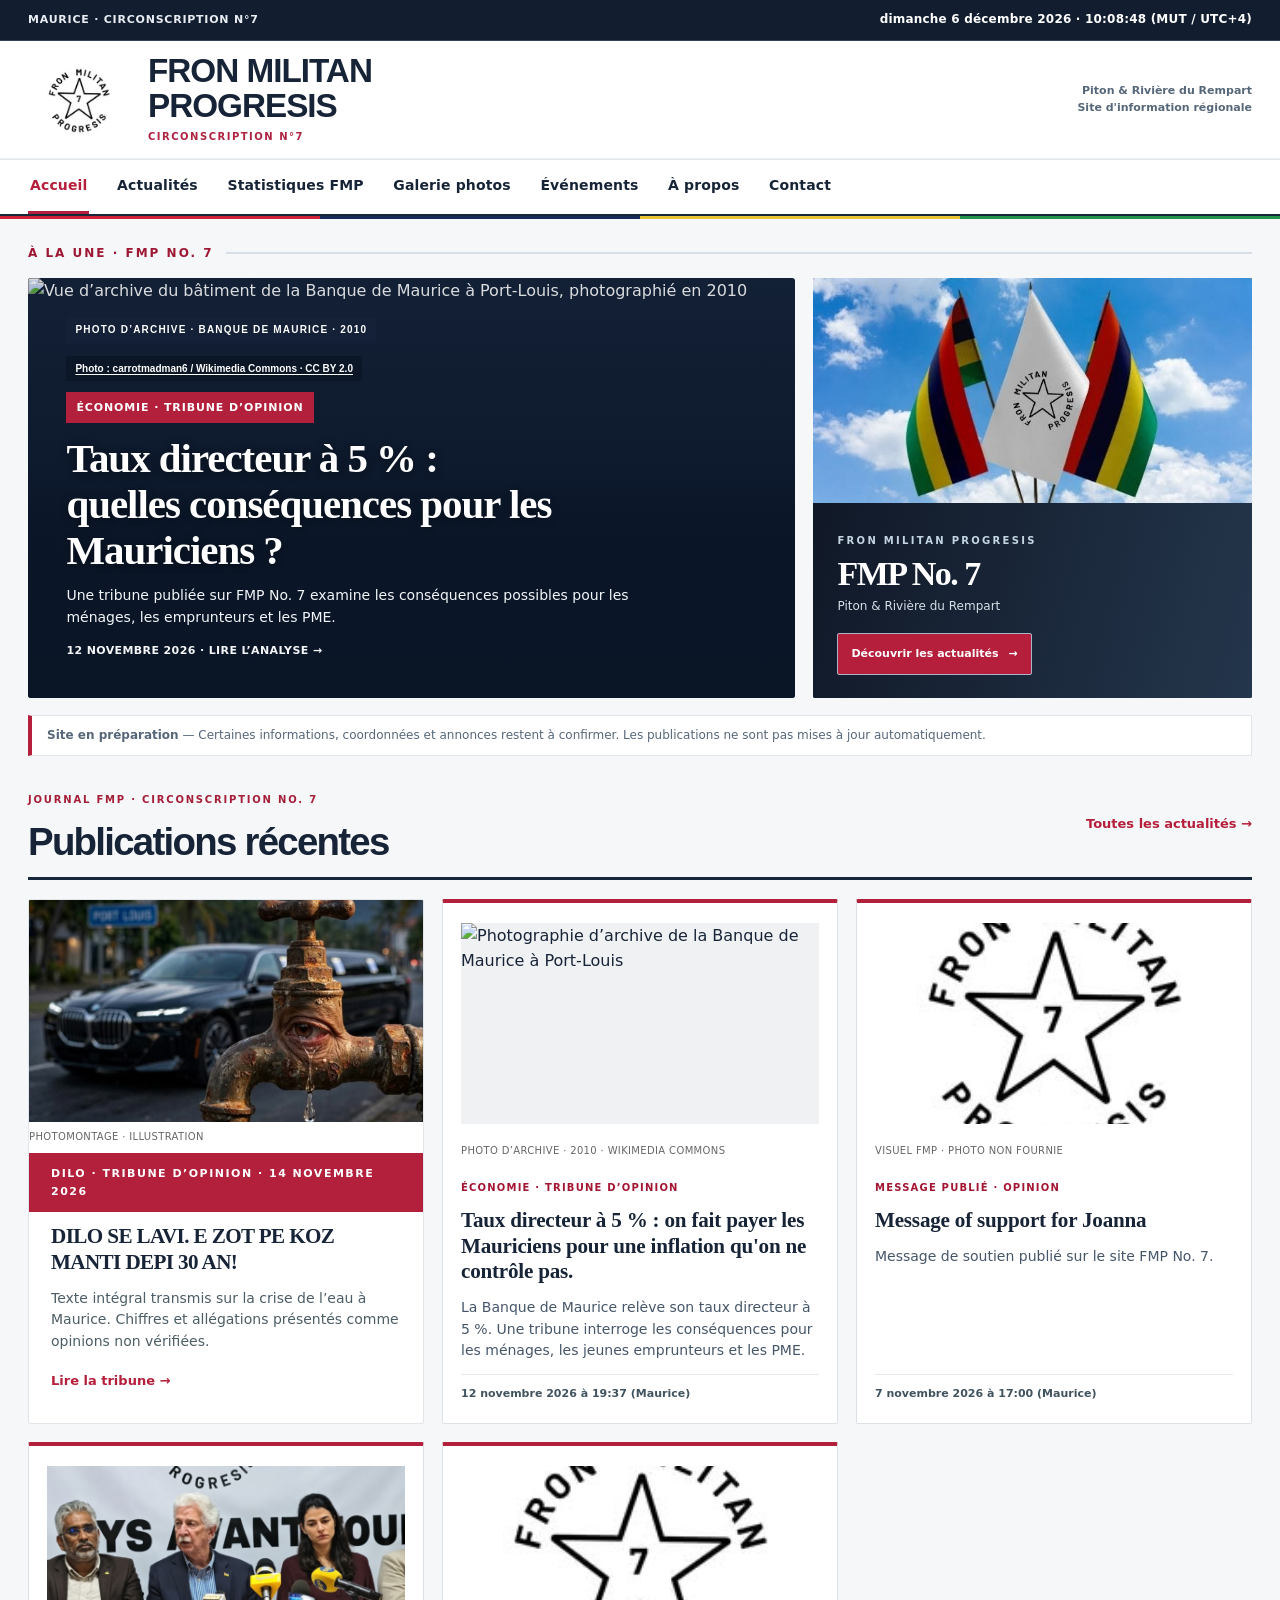
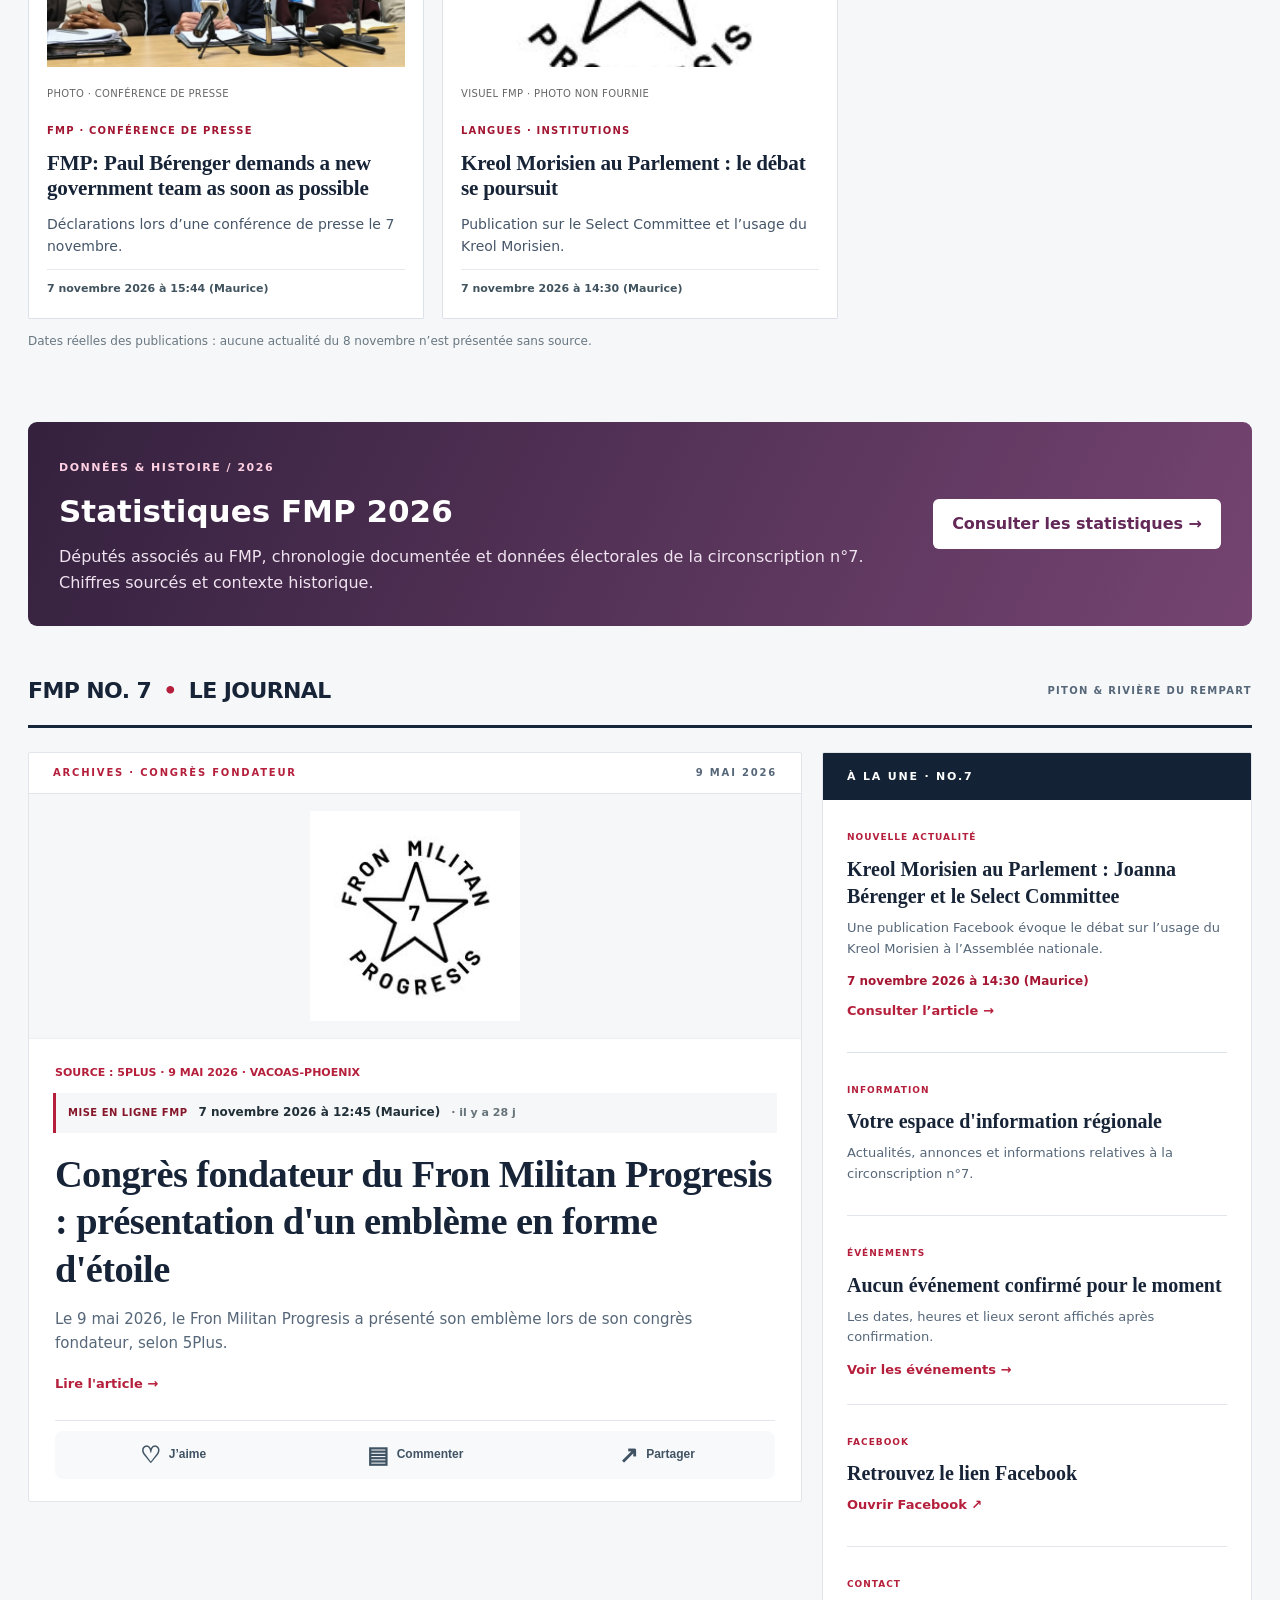
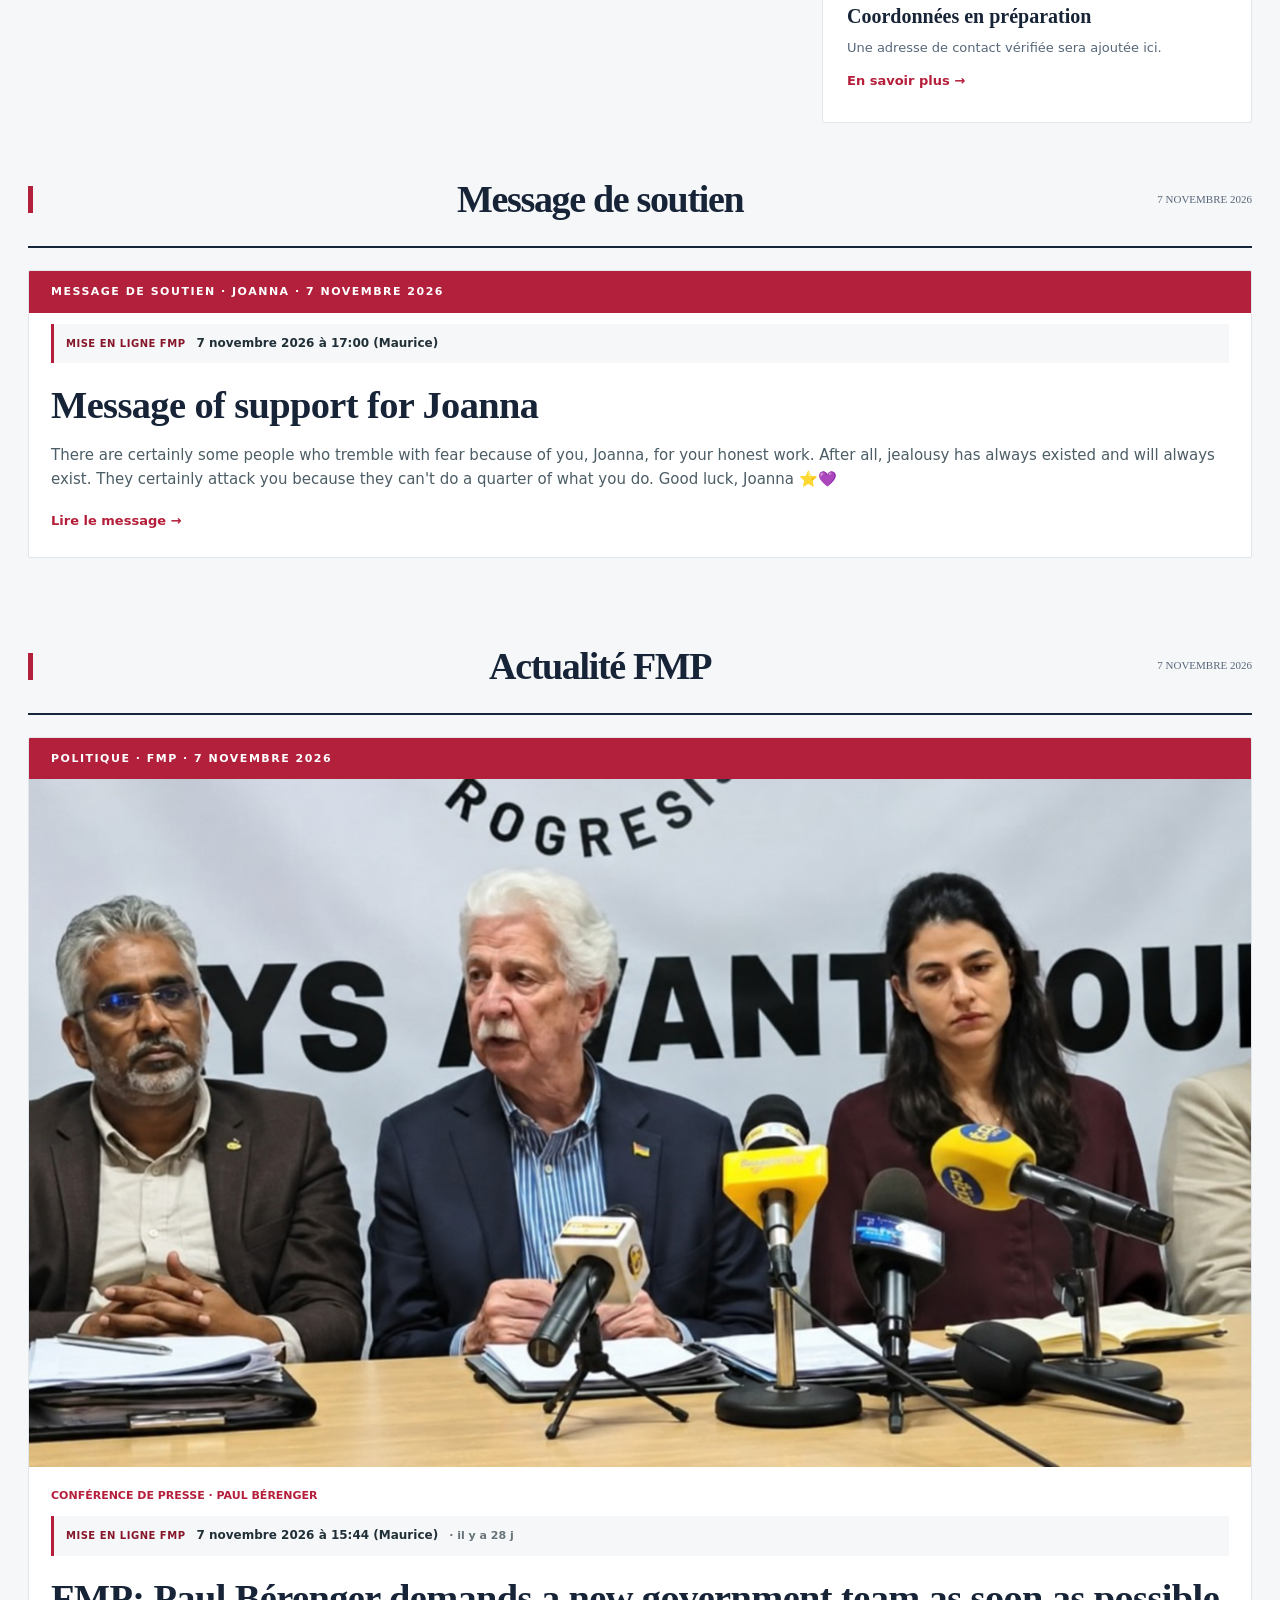
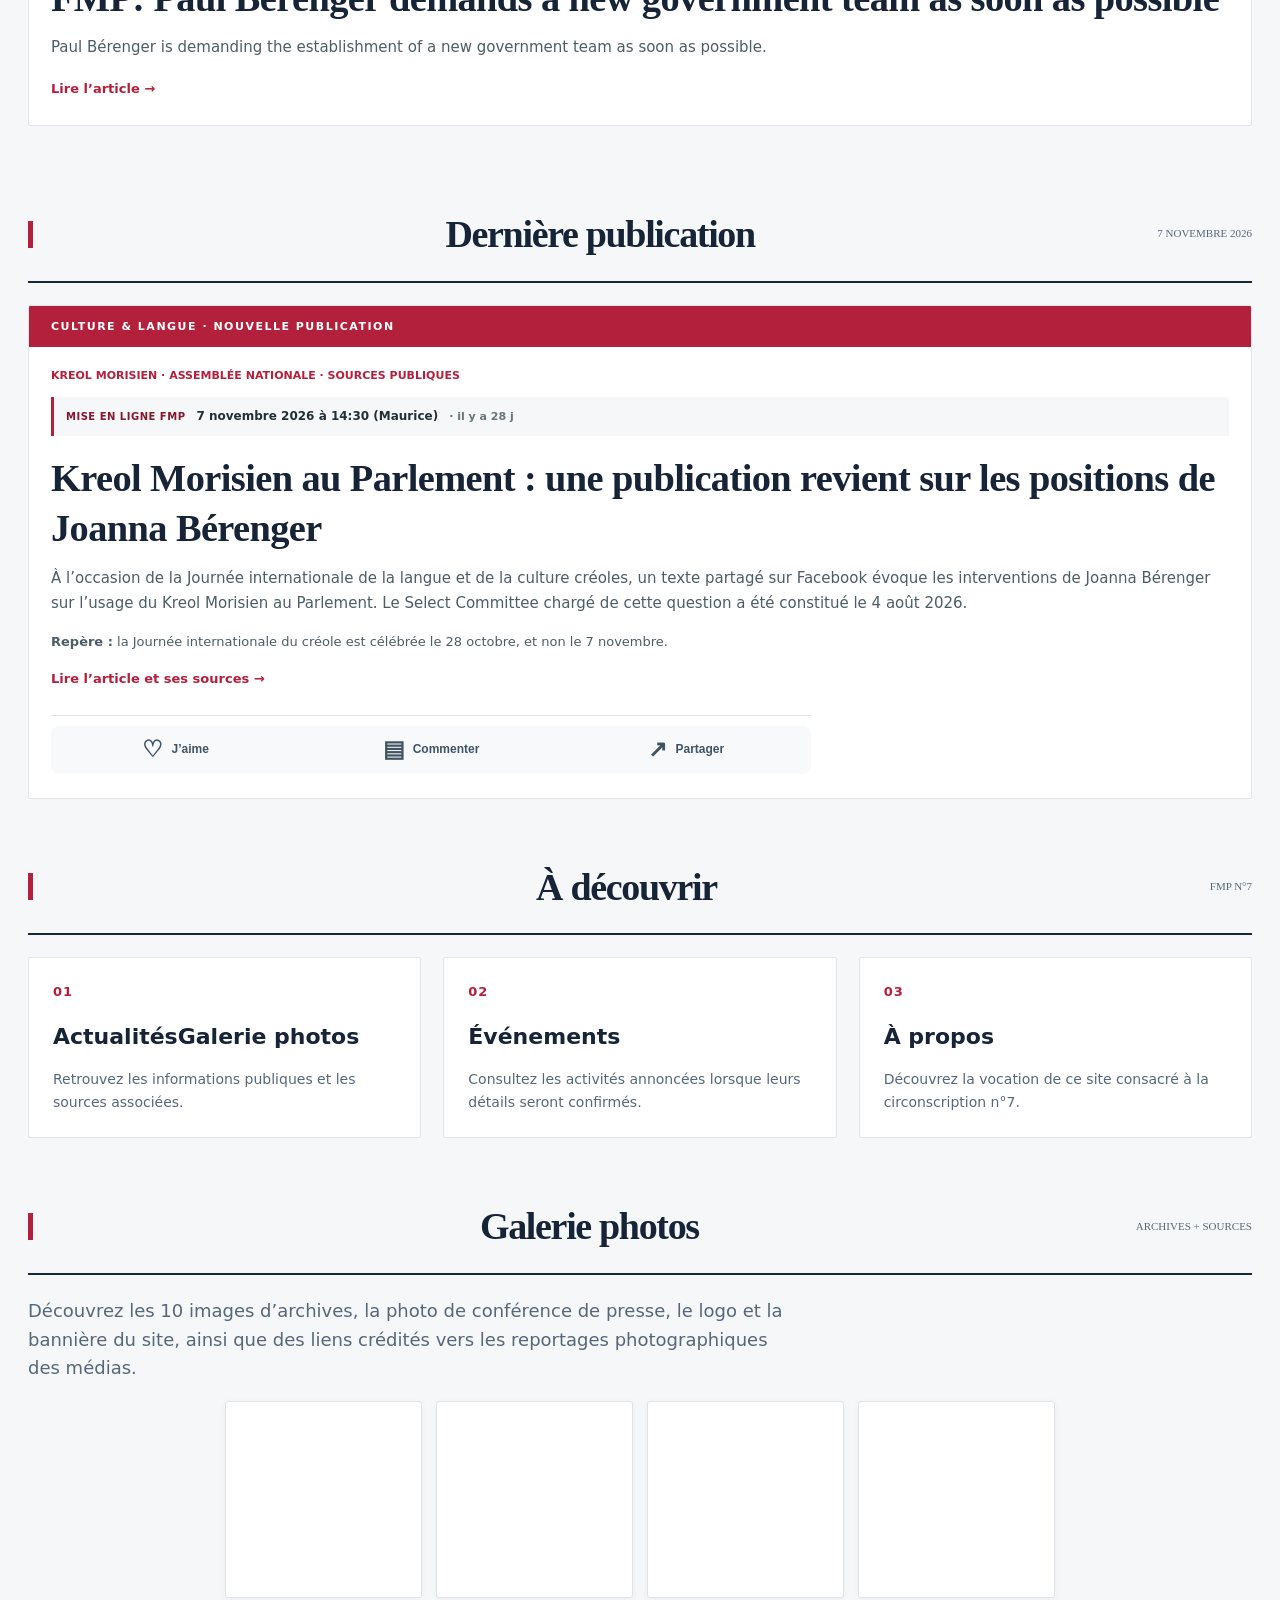
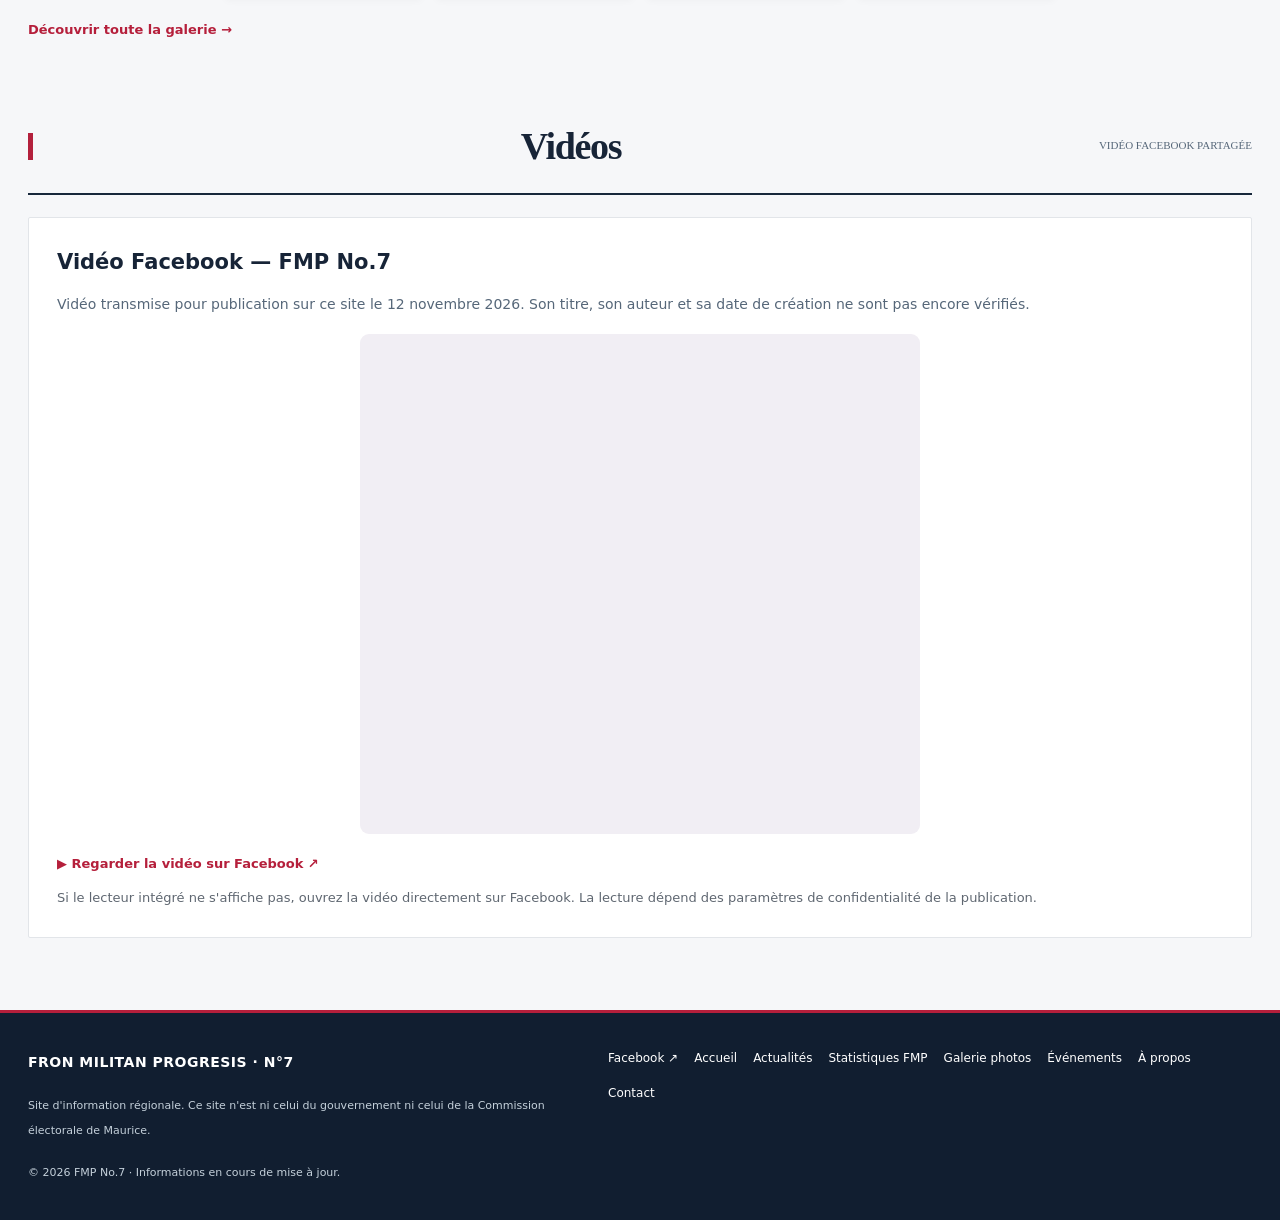
==== commit 8d6b8aec: "Prevent Creole headline auto-translation and widen Recent Publications cards" ====
--- a/index.html
+++ b/index.html
@@ -1,5 +1,5 @@
 <!DOCTYPE html>
-<html lang="fr"><head><meta charset="utf-8"/><meta content="width=device-width,initial-scale=1" name="viewport"/><meta content="#111111" name="theme-color"/><meta content="FMP No.7 — Informations publiques, actualités et événements de la circonscription de Piton et Rivière du Rempart." name="description"/><title>Accueil | FMP No.7</title><link href="assets/fmp-logo.jpg?v=20261107-original" rel="icon"/><link href="assets/style.css?v=20261108-refresh" rel="stylesheet"/><link rel="stylesheet" href="assets/gallery-images.css?v=20261108-sharp"><style>.gallery-teaser{display:grid;grid-template-columns:repeat(4,1fr);gap:14px;margin:18px 0}.gallery-teaser a{display:block;aspect-ratio:1;border:1px solid #dde3e8;border-radius:5px;overflow:hidden;background:#fff}.gallery-teaser span{display:block;width:100%;height:100%;background-image:inherit;background-size:500% 200%;background-repeat:no-repeat}@media(max-width:600px){.gallery-teaser{grid-template-columns:repeat(2,1fr);gap:10px}}</style><link rel="stylesheet" href="assets/inside-inspired-20261114.css?v=1"><link rel="stylesheet" href="assets/fmp-newsroom-overhaul.css?v=1"><link rel="stylesheet" href="assets/design1-professional-news.css?v=20261114"><link rel="stylesheet" href="assets/fmp-header-news-polish.css?v=20261114"><link rel="stylesheet" href="assets/fmp-compact-newsroom.css?v=20261114"><link rel="stylesheet" href="assets/fmp-editorial-newsroom-v3.css?v=20261114"><link rel="stylesheet" href="assets/fmp-final-typography.css?v=20261114"><link rel="stylesheet" href="assets/fmp-featured-photo.css?v=20261114"><link rel="stylesheet" href="assets/fmp-photo-attribution.css?v=20261114"><link rel="stylesheet" href="assets/fmp-android-mobile-polish.css?v=20261114"><style id="fmp-latest-photo-style">.latest-publications .latest-photo-link{display:block;width:100%;aspect-ratio:16/9;overflow:hidden;background:#f0f1f3;margin:0 0 8px}.latest-publications .latest-photo-link img{display:block;width:100%;height:100%;object-fit:cover}.latest-publications .latest-photo-caption{display:block;font-size:10px;line-height:1.35;letter-spacing:.035em;color:#666;margin-bottom:10px}.latest-publications .latest-cards>article{min-width:0}.latest-publications .latest-cards>article h2,.latest-publications .latest-cards>article h3{overflow-wrap:anywhere}</style></head><body><a class="skip-link" href="#main-content">Aller au contenu</a><div class="utility"><div class="shell"><span>MAURICE · CIRCONSCRIPTION N°7</span><span data-now aria-label="Heure actuelle à Maurice" aria-live="off">Chargement de l'heure de Maurice…</span></div></div><header class="shell brandline"><a aria-label="Accueil FMP No.7" href="index.html"><img alt="Logo Fron Militan Progresis, étoile et chiffre 7" src="assets/fmp-logo.jpg?v=20261107-original"/></a><div><h1>FRON MILITAN<br/>PROGRESIS</h1><div class="sub">CIRCONSCRIPTION N°7</div></div><span class="rightmark">Piton &amp; Rivière du Rempart<br/>Site d'information régionale</span></header><div class="navwrap"><div class="shell"><button aria-controls="siteNav" aria-expanded="false" class="mobileToggle">☰   Menu</button><nav aria-label="Navigation principale" class="nav" id="siteNav"><a aria-current="page" class="active" href="index.html">Accueil</a><a class="" href="actualites.html">Actualités</a><a href="statistiques-fmp.html">Statistiques FMP</a><a href="galerie.html">Galerie photos</a><a class="" href="evenements.html">Événements</a><a class="" href="apropos.html">À propos</a><a class="" href="contact.html">Contact</a></nav></div></div><div class="stripe"></div><main id="main-content"><div class="shell"><div class="newsroom-kicker">À LA UNE · FMP NO. 7</div><div class="newsroom-top"><section class="newsroom-lead featured-photo-lead" aria-labelledby="fmpLeadTitle"><img class="featured-photo-image" src="https://commons.wikimedia.org/wiki/Special:FilePath/Port_Louis_Waterfront_-_Bank_of_Mauritius_%284716828179%29.jpg?width=1280" alt="Vue d’archive du bâtiment de la Banque de Maurice à Port-Louis, photographié en 2010" width="1600" height="1200" loading="eager" decoding="async" referrerpolicy="no-referrer"/><div class="featured-photo-overlay"><span class="featured-photo-credit">PHOTO D’ARCHIVE · BANQUE DE MAURICE · 2010</span><a class="featured-photo-attribution" href="https://commons.wikimedia.org/wiki/File:Port_Louis_Waterfront_-_Bank_of_Mauritius_(4716828179).jpg" target="_blank" rel="noopener noreferrer">Photo : carrotmadman6 / Wikimedia Commons · CC BY 2.0</a><span class="lead-tag">ÉCONOMIE · TRIBUNE D’OPINION</span><h2 id="fmpLeadTitle"><a href="taux-directeur-5-pour-cent-2026-11-12.html">Taux directeur à 5 % : quelles conséquences pour les Mauriciens ?</a></h2><p>Une tribune publiée sur FMP No. 7 examine les conséquences possibles pour les ménages, les emprunteurs et les PME.</p><span class="lead-meta">12 NOVEMBRE 2026 · LIRE L’ANALYSE →</span></div></section><section class="welcome-banner" aria-label="FMP No. 7 — Piton et Rivière du Rempart"><img class="banner-photo" src="assets/fmp-banner.jpg" width="851" height="315" alt="Drapeau du Fron Militan Progresis entouré de deux drapeaux mauriciens sous un ciel bleu" fetchpriority="high"/><div class="banner-caption"><div><span class="banner-kicker">FRON MILITAN PROGRESIS</span><h2>FMP No. 7</h2><p>Piton &amp; Rivière du Rempart</p></div><a class="banner-link" href="actualites.html">Découvrir les actualités <span aria-hidden="true">→</span></a></div></section></div><div class="notice"><strong>Site en préparation</strong> — Certaines informations, coordonnées et annonces restent à confirmer. Les publications ne sont pas mises à jour automatiquement.</div><section class="latest-publications" aria-labelledby="latestPublicationsTitle"><div class="latest-head"><div><span class="eyebrow">JOURNAL FMP · CIRCONSCRIPTION NO. 7</span><h2 id="latestPublicationsTitle">Publications récentes</h2></div><a href="actualites.html" class="textlink">Toutes les actualités →</a></div><div class="latest-cards"><article class="feature news-added-card" style="margin-bottom:20px"><a class="latest-photo-link" href="dilo-se-lavi-2026-11-14.html" aria-label="Ouvrir l’article"><img loading="lazy" decoding="async" src="assets/Screenshot_20261114_170911_Facebook.jpg" alt="Photomontage illustratif du robinet en larmes"></a><span class="latest-photo-caption">PHOTOMONTAGE · ILLUSTRATION</span><div class="news-added-kicker">DILO · TRIBUNE D’OPINION · 14 NOVEMBRE 2026</div><h2><a href="dilo-se-lavi-2026-11-14.html">DILO SE LAVI. E ZOT PE KOZ MANTI DEPI 30 AN!</a></h2><p>Texte intégral transmis sur la crise de l’eau à Maurice. Chiffres et allégations présentés comme opinions non vérifiées.</p><a class="textlink" href="dilo-se-lavi-2026-11-14.html">Lire la tribune →</a></article><article class="latest-card"><a class="latest-photo-link" href="taux-directeur-5-pour-cent-2026-11-12.html" aria-label="Ouvrir l’article"><img loading="lazy" decoding="async" src="https://commons.wikimedia.org/wiki/Special:FilePath/Port_Louis_Waterfront_-_Bank_of_Mauritius_%284716828179%29.jpg?width=640" alt="Photographie d’archive de la Banque de Maurice à Port-Louis"></a><span class="latest-photo-caption">PHOTO D’ARCHIVE · 2010 · WIKIMEDIA COMMONS</span><span class="latest-category">ÉCONOMIE · TRIBUNE D’OPINION</span><h3><a href="taux-directeur-5-pour-cent-2026-11-12.html">Taux directeur à 5 % : on fait payer les Mauriciens pour une inflation qu&#39;on ne contrôle pas.</a></h3><p>La Banque de Maurice relève son taux directeur à 5 %. Une tribune interroge les conséquences pour les ménages, les jeunes emprunteurs et les PME.</p><time datetime="2026-11-12T15:37:48Z" data-published-at="2026-11-12T15:37:48Z">12 novembre 2026 · 19:37 (Maurice)</time></article><article class="latest-card"><a class="latest-photo-link" href="joanna-support-message-2026-11-07.html" aria-label="Ouvrir l’article"><img loading="lazy" decoding="async" src="assets/fmp-logo.jpg" alt="Logo FMP No.7, visuel de remplacement"></a><span class="latest-photo-caption">VISUEL FMP · PHOTO NON FOURNIE</span><span class="latest-category">Message publié · Opinion</span><h3><a href="joanna-support-message-2026-11-07.html">Message of support for Joanna</a></h3><p>Message de soutien publié sur le site FMP No. 7.</p><time datetime="2026-11-07T13:00:00Z" data-published-at="2026-11-07T13:00:00Z">7 novembre 2026 · 17:00 (Maurice)</time></article><article class="latest-card"><a class="latest-photo-link" href="paul-berenger-new-government-team-2026-11-07.html" aria-label="Ouvrir l’article"><img loading="lazy" decoding="async" src="assets/fmp-press-conference-2026-11-07.jpg" alt="Photographie de la conférence de presse FMP"></a><span class="latest-photo-caption">PHOTO · CONFÉRENCE DE PRESSE</span><span class="latest-category">FMP · Conférence de presse</span><h3><a href="paul-berenger-new-government-team-2026-11-07.html">FMP: Paul Bérenger demands a new government team as soon as possible</a></h3><p>Déclarations lors d’une conférence de presse le 7 novembre.</p><time datetime="2026-11-07T11:44:02Z" data-published-at="2026-11-07T11:44:02Z">7 novembre 2026 · 15:44 (Maurice)</time></article><article class="latest-card"><a class="latest-photo-link" href="kreol-morisien-parlement.html" aria-label="Ouvrir l’article"><img loading="lazy" decoding="async" src="assets/fmp-logo.jpg" alt="Logo FMP No.7, visuel de remplacement"></a><span class="latest-photo-caption">VISUEL FMP · PHOTO NON FOURNIE</span><span class="latest-category">Langues · Institutions</span><h3><a href="kreol-morisien-parlement.html">Kreol Morisien au Parlement : le débat se poursuit</a></h3><p>Publication sur le Select Committee et l’usage du Kreol Morisien.</p><time datetime="2026-11-07T10:30:09Z" data-published-at="2026-11-07T10:30:09Z">7 novembre 2026 · 14:30 (Maurice)</time></article></div><p class="latest-note">Dates réelles des publications : aucune actualité du 8 novembre n’est présentée sans source.</p></section><section class="section" aria-labelledby="fmpStatFeatureHeading" style="margin:25px 0"><div style="background:linear-gradient(115deg,#34213e,#754471);color:white;padding:clamp(20px,4vw,31px);border-radius:9px;display:flex;align-items:center;justify-content:space-between;flex-wrap:wrap;gap:18px"><div style="flex:1 1 270px"><span style="font-size:11px;letter-spacing:1.5px;color:#ffd0e2;font-weight:800">DONNÉES &amp; HISTOIRE / 2026</span><h2 id="fmpStatFeatureHeading" style="color:#fff;font-size:clamp(23px,3vw,31px);margin:8px 0">Statistiques FMP 2026</h2><p style="margin:0;color:#f0e3f0">Députés associés au FMP, chronologie documentée et données électorales de la circonscription n°7. Chiffres sourcés et contexte historique.</p></div><a href="statistiques-fmp.html" style="background:#fff;color:#632858;font-weight:800;border-radius:6px;padding:12px 19px;text-decoration:none">Consulter les statistiques →</a></div></section><div class="frontpage-strap"><span class="frontpage-strap-left">FMP NO. 7 <em>•</em> LE JOURNAL</span><span class="frontpage-strap-right">PITON &amp; RIVIÈRE DU REMPART</span></div><div class="topgrid"><section class="feature"><div class="hero-label"><span>ARCHIVES · CONGRÈS FONDATEUR</span><span>9 MAI 2026</span></div><div class="featureart"><img alt="Logo FMP No.7" src="assets/fmp-logo.jpg?v=20261107-original"/></div><div class="meta">SOURCE : 5PLUS · <time datetime="2026-05-09">9 MAI 2026</time> · VACOAS-PHOENIX</div><div class="post-timestamps" aria-label="Date de mise en ligne sur le site"><span class="post-timestamps-label">Mise en ligne FMP</span><time datetime="2026-11-07T08:45:09Z" data-published-at="2026-11-07T08:45:09Z">7 novembre 2026 · 12:45 (Maurice)</time><span class="post-relative" data-post-age-for="2026-11-07T08:45:09Z"></span></div><h2><a href="congres-fondateur.html">Congrès fondateur du Fron Militan Progresis : présentation d'un emblème en forme d'étoile</a></h2><p>Le 9 mai 2026, le Fron Militan Progresis a présenté son emblème lors de son congrès fondateur, selon 5Plus.</p><a class="textlink" href="congres-fondateur.html">Lire l'article →</a><section aria-label="Réactions et commentaires sur cette actualité" class="post-engagement" data-post-id="congres-fondateur-2026" data-post-title="Congrès fondateur du Fron Militan Progresis" data-post-url="congres-fondateur.html">
+<html lang="fr"><head><meta charset="utf-8"/><meta content="width=device-width,initial-scale=1" name="viewport"/><meta content="#111111" name="theme-color"/><meta content="FMP No.7 — Informations publiques, actualités et événements de la circonscription de Piton et Rivière du Rempart." name="description"/><title>Accueil | FMP No.7</title><link href="assets/fmp-logo.jpg?v=20261107-original" rel="icon"/><link href="assets/style.css?v=20261108-refresh" rel="stylesheet"/><link rel="stylesheet" href="assets/gallery-images.css?v=20261108-sharp"><style>.gallery-teaser{display:grid;grid-template-columns:repeat(4,1fr);gap:14px;margin:18px 0}.gallery-teaser a{display:block;aspect-ratio:1;border:1px solid #dde3e8;border-radius:5px;overflow:hidden;background:#fff}.gallery-teaser span{display:block;width:100%;height:100%;background-image:inherit;background-size:500% 200%;background-repeat:no-repeat}@media(max-width:600px){.gallery-teaser{grid-template-columns:repeat(2,1fr);gap:10px}}</style><link rel="stylesheet" href="assets/inside-inspired-20261114.css?v=1"><link rel="stylesheet" href="assets/fmp-newsroom-overhaul.css?v=1"><link rel="stylesheet" href="assets/design1-professional-news.css?v=20261114"><link rel="stylesheet" href="assets/fmp-header-news-polish.css?v=20261114"><link rel="stylesheet" href="assets/fmp-compact-newsroom.css?v=20261114"><link rel="stylesheet" href="assets/fmp-editorial-newsroom-v3.css?v=20261114"><link rel="stylesheet" href="assets/fmp-final-typography.css?v=20261114"><link rel="stylesheet" href="assets/fmp-featured-photo.css?v=20261114"><link rel="stylesheet" href="assets/fmp-photo-attribution.css?v=20261114"><link rel="stylesheet" href="assets/fmp-android-mobile-polish.css?v=20261114"><style id="fmp-latest-photo-style">.latest-publications .latest-photo-link{display:block;width:100%;aspect-ratio:16/9;overflow:hidden;background:#f0f1f3;margin:0 0 8px}.latest-publications .latest-photo-link img{display:block;width:100%;height:100%;object-fit:cover}.latest-publications .latest-photo-caption{display:block;font-size:10px;line-height:1.35;letter-spacing:.035em;color:#666;margin-bottom:10px}.latest-publications .latest-cards>article{min-width:0}.latest-publications .latest-cards>article h2,.latest-publications .latest-cards>article h3{overflow-wrap:anywhere}</style><style id="fmp-recent-card-readability">.latest-publications .latest-cards{display:grid!important;grid-template-columns:repeat(3,minmax(0,1fr))!important;gap:18px!important;align-items:stretch}.latest-publications .latest-cards>article{box-sizing:border-box;min-width:0;width:auto!important;margin:0!important;max-width:none!important;overflow:hidden}.latest-publications .latest-cards>article h2,.latest-publications .latest-cards>article h3{font-size:clamp(18px,1.65vw,24px)!important;line-height:1.22!important;overflow-wrap:break-word;word-break:normal;hyphens:auto}.latest-publications .latest-cards>article p{font-size:14px;line-height:1.55}.latest-publications .latest-photo-link{aspect-ratio:16/9}.latest-publications .latest-photo-caption{font-size:10px}@media(max-width:850px){.latest-publications .latest-cards{grid-template-columns:repeat(2,minmax(0,1fr))!important}}@media(max-width:560px){.latest-publications .latest-cards{grid-template-columns:minmax(0,1fr)!important;gap:16px!important}.latest-publications .latest-cards>article h2,.latest-publications .latest-cards>article h3{font-size:22px!important}}</style></head><body><a class="skip-link" href="#main-content">Aller au contenu</a><div class="utility"><div class="shell"><span>MAURICE · CIRCONSCRIPTION N°7</span><span data-now aria-label="Heure actuelle à Maurice" aria-live="off">Chargement de l'heure de Maurice…</span></div></div><header class="shell brandline"><a aria-label="Accueil FMP No.7" href="index.html"><img alt="Logo Fron Militan Progresis, étoile et chiffre 7" src="assets/fmp-logo.jpg?v=20261107-original"/></a><div><h1>FRON MILITAN<br/>PROGRESIS</h1><div class="sub">CIRCONSCRIPTION N°7</div></div><span class="rightmark">Piton &amp; Rivière du Rempart<br/>Site d'information régionale</span></header><div class="navwrap"><div class="shell"><button aria-controls="siteNav" aria-expanded="false" class="mobileToggle">☰   Menu</button><nav aria-label="Navigation principale" class="nav" id="siteNav"><a aria-current="page" class="active" href="index.html">Accueil</a><a class="" href="actualites.html">Actualités</a><a href="statistiques-fmp.html">Statistiques FMP</a><a href="galerie.html">Galerie photos</a><a class="" href="evenements.html">Événements</a><a class="" href="apropos.html">À propos</a><a class="" href="contact.html">Contact</a></nav></div></div><div class="stripe"></div><main id="main-content"><div class="shell"><div class="newsroom-kicker">À LA UNE · FMP NO. 7</div><div class="newsroom-top"><section class="newsroom-lead featured-photo-lead" aria-labelledby="fmpLeadTitle"><img class="featured-photo-image" src="https://commons.wikimedia.org/wiki/Special:FilePath/Port_Louis_Waterfront_-_Bank_of_Mauritius_%284716828179%29.jpg?width=1280" alt="Vue d’archive du bâtiment de la Banque de Maurice à Port-Louis, photographié en 2010" width="1600" height="1200" loading="eager" decoding="async" referrerpolicy="no-referrer"/><div class="featured-photo-overlay"><span class="featured-photo-credit">PHOTO D’ARCHIVE · BANQUE DE MAURICE · 2010</span><a class="featured-photo-attribution" href="https://commons.wikimedia.org/wiki/File:Port_Louis_Waterfront_-_Bank_of_Mauritius_(4716828179).jpg" target="_blank" rel="noopener noreferrer">Photo : carrotmadman6 / Wikimedia Commons · CC BY 2.0</a><span class="lead-tag">ÉCONOMIE · TRIBUNE D’OPINION</span><h2 id="fmpLeadTitle"><a href="taux-directeur-5-pour-cent-2026-11-12.html">Taux directeur à 5 % : quelles conséquences pour les Mauriciens ?</a></h2><p>Une tribune publiée sur FMP No. 7 examine les conséquences possibles pour les ménages, les emprunteurs et les PME.</p><span class="lead-meta">12 NOVEMBRE 2026 · LIRE L’ANALYSE →</span></div></section><section class="welcome-banner" aria-label="FMP No. 7 — Piton et Rivière du Rempart"><img class="banner-photo" src="assets/fmp-banner.jpg" width="851" height="315" alt="Drapeau du Fron Militan Progresis entouré de deux drapeaux mauriciens sous un ciel bleu" fetchpriority="high"/><div class="banner-caption"><div><span class="banner-kicker">FRON MILITAN PROGRESIS</span><h2>FMP No. 7</h2><p>Piton &amp; Rivière du Rempart</p></div><a class="banner-link" href="actualites.html">Découvrir les actualités <span aria-hidden="true">→</span></a></div></section></div><div class="notice"><strong>Site en préparation</strong> — Certaines informations, coordonnées et annonces restent à confirmer. Les publications ne sont pas mises à jour automatiquement.</div><section class="latest-publications" aria-labelledby="latestPublicationsTitle"><div class="latest-head"><div><span class="eyebrow">JOURNAL FMP · CIRCONSCRIPTION NO. 7</span><h2 id="latestPublicationsTitle">Publications récentes</h2></div><a href="actualites.html" class="textlink">Toutes les actualités →</a></div><div class="latest-cards"><article class="feature news-added-card" style="margin-bottom:20px"><a class="latest-photo-link" href="dilo-se-lavi-2026-11-14.html" aria-label="Ouvrir l’article"><img loading="lazy" decoding="async" src="assets/Screenshot_20261114_170911_Facebook.jpg" alt="Photomontage illustratif du robinet en larmes"></a><span class="latest-photo-caption">PHOTOMONTAGE · ILLUSTRATION</span><div class="news-added-kicker">DILO · TRIBUNE D’OPINION · 14 NOVEMBRE 2026</div><h2 lang="mfe" translate="no" class="notranslate"><a lang="mfe" translate="no" class="notranslate" href="dilo-se-lavi-2026-11-14.html">DILO SE LAVI. E ZOT PE KOZ MANTI DEPI 30 AN!</a></h2><p>Texte intégral transmis sur la crise de l’eau à Maurice. Chiffres et allégations présentés comme opinions non vérifiées.</p><a class="textlink" href="dilo-se-lavi-2026-11-14.html">Lire la tribune →</a></article><article class="latest-card"><a class="latest-photo-link" href="taux-directeur-5-pour-cent-2026-11-12.html" aria-label="Ouvrir l’article"><img loading="lazy" decoding="async" src="https://commons.wikimedia.org/wiki/Special:FilePath/Port_Louis_Waterfront_-_Bank_of_Mauritius_%284716828179%29.jpg?width=640" alt="Photographie d’archive de la Banque de Maurice à Port-Louis"></a><span class="latest-photo-caption">PHOTO D’ARCHIVE · 2010 · WIKIMEDIA COMMONS</span><span class="latest-category">ÉCONOMIE · TRIBUNE D’OPINION</span><h3><a href="taux-directeur-5-pour-cent-2026-11-12.html">Taux directeur à 5 % : on fait payer les Mauriciens pour une inflation qu&#39;on ne contrôle pas.</a></h3><p>La Banque de Maurice relève son taux directeur à 5 %. Une tribune interroge les conséquences pour les ménages, les jeunes emprunteurs et les PME.</p><time datetime="2026-11-12T15:37:48Z" data-published-at="2026-11-12T15:37:48Z">12 novembre 2026 · 19:37 (Maurice)</time></article><article class="latest-card"><a class="latest-photo-link" href="joanna-support-message-2026-11-07.html" aria-label="Ouvrir l’article"><img loading="lazy" decoding="async" src="assets/fmp-logo.jpg" alt="Logo FMP No.7, visuel de remplacement"></a><span class="latest-photo-caption">VISUEL FMP · PHOTO NON FOURNIE</span><span class="latest-category">Message publié · Opinion</span><h3><a href="joanna-support-message-2026-11-07.html">Message of support for Joanna</a></h3><p>Message de soutien publié sur le site FMP No. 7.</p><time datetime="2026-11-07T13:00:00Z" data-published-at="2026-11-07T13:00:00Z">7 novembre 2026 · 17:00 (Maurice)</time></article><article class="latest-card"><a class="latest-photo-link" href="paul-berenger-new-government-team-2026-11-07.html" aria-label="Ouvrir l’article"><img loading="lazy" decoding="async" src="assets/fmp-press-conference-2026-11-07.jpg" alt="Photographie de la conférence de presse FMP"></a><span class="latest-photo-caption">PHOTO · CONFÉRENCE DE PRESSE</span><span class="latest-category">FMP · Conférence de presse</span><h3><a href="paul-berenger-new-government-team-2026-11-07.html">FMP: Paul Bérenger demands a new government team as soon as possible</a></h3><p>Déclarations lors d’une conférence de presse le 7 novembre.</p><time datetime="2026-11-07T11:44:02Z" data-published-at="2026-11-07T11:44:02Z">7 novembre 2026 · 15:44 (Maurice)</time></article><article class="latest-card"><a class="latest-photo-link" href="kreol-morisien-parlement.html" aria-label="Ouvrir l’article"><img loading="lazy" decoding="async" src="assets/fmp-logo.jpg" alt="Logo FMP No.7, visuel de remplacement"></a><span class="latest-photo-caption">VISUEL FMP · PHOTO NON FOURNIE</span><span class="latest-category">Langues · Institutions</span><h3><a href="kreol-morisien-parlement.html">Kreol Morisien au Parlement : le débat se poursuit</a></h3><p>Publication sur le Select Committee et l’usage du Kreol Morisien.</p><time datetime="2026-11-07T10:30:09Z" data-published-at="2026-11-07T10:30:09Z">7 novembre 2026 · 14:30 (Maurice)</time></article></div><p class="latest-note">Dates réelles des publications : aucune actualité du 8 novembre n’est présentée sans source.</p></section><section class="section" aria-labelledby="fmpStatFeatureHeading" style="margin:25px 0"><div style="background:linear-gradient(115deg,#34213e,#754471);color:white;padding:clamp(20px,4vw,31px);border-radius:9px;display:flex;align-items:center;justify-content:space-between;flex-wrap:wrap;gap:18px"><div style="flex:1 1 270px"><span style="font-size:11px;letter-spacing:1.5px;color:#ffd0e2;font-weight:800">DONNÉES &amp; HISTOIRE / 2026</span><h2 id="fmpStatFeatureHeading" style="color:#fff;font-size:clamp(23px,3vw,31px);margin:8px 0">Statistiques FMP 2026</h2><p style="margin:0;color:#f0e3f0">Députés associés au FMP, chronologie documentée et données électorales de la circonscription n°7. Chiffres sourcés et contexte historique.</p></div><a href="statistiques-fmp.html" style="background:#fff;color:#632858;font-weight:800;border-radius:6px;padding:12px 19px;text-decoration:none">Consulter les statistiques →</a></div></section><div class="frontpage-strap"><span class="frontpage-strap-left">FMP NO. 7 <em>•</em> LE JOURNAL</span><span class="frontpage-strap-right">PITON &amp; RIVIÈRE DU REMPART</span></div><div class="topgrid"><section class="feature"><div class="hero-label"><span>ARCHIVES · CONGRÈS FONDATEUR</span><span>9 MAI 2026</span></div><div class="featureart"><img alt="Logo FMP No.7" src="assets/fmp-logo.jpg?v=20261107-original"/></div><div class="meta">SOURCE : 5PLUS · <time datetime="2026-05-09">9 MAI 2026</time> · VACOAS-PHOENIX</div><div class="post-timestamps" aria-label="Date de mise en ligne sur le site"><span class="post-timestamps-label">Mise en ligne FMP</span><time datetime="2026-11-07T08:45:09Z" data-published-at="2026-11-07T08:45:09Z">7 novembre 2026 · 12:45 (Maurice)</time><span class="post-relative" data-post-age-for="2026-11-07T08:45:09Z"></span></div><h2><a href="congres-fondateur.html">Congrès fondateur du Fron Militan Progresis : présentation d'un emblème en forme d'étoile</a></h2><p>Le 9 mai 2026, le Fron Militan Progresis a présenté son emblème lors de son congrès fondateur, selon 5Plus.</p><a class="textlink" href="congres-fondateur.html">Lire l'article →</a><section aria-label="Réactions et commentaires sur cette actualité" class="post-engagement" data-post-id="congres-fondateur-2026" data-post-title="Congrès fondateur du Fron Militan Progresis" data-post-url="congres-fondateur.html">
 <div aria-label="Actions sur l’article" class="post-actions" role="group">
 <button aria-pressed="false" class="action-button like-button" type="button"><span aria-hidden="true" class="action-symbol">♡</span> <span class="like-label">J’aime</span></button>
 <button aria-expanded="false" class="action-button comment-button" type="button"><span aria-hidden="true" class="action-symbol">▤</span> <span class="comment-label">Commenter</span></button>
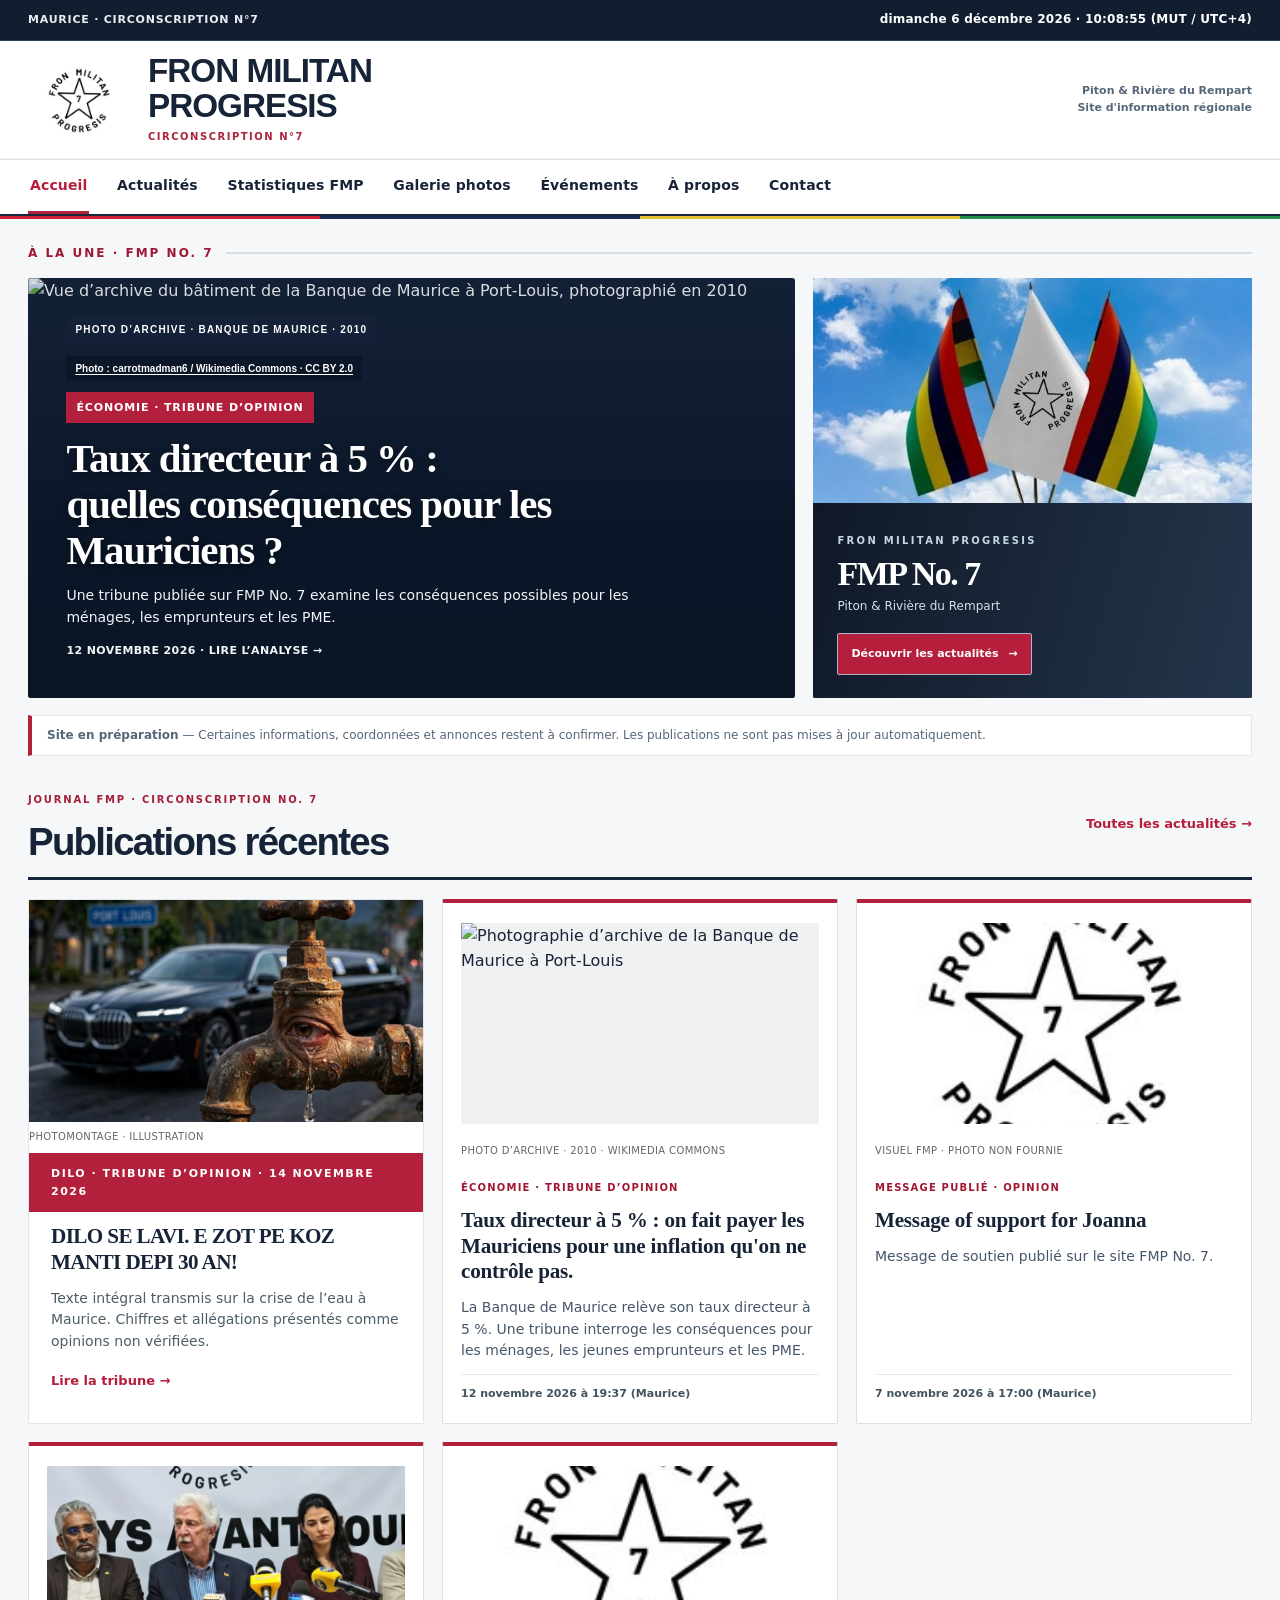
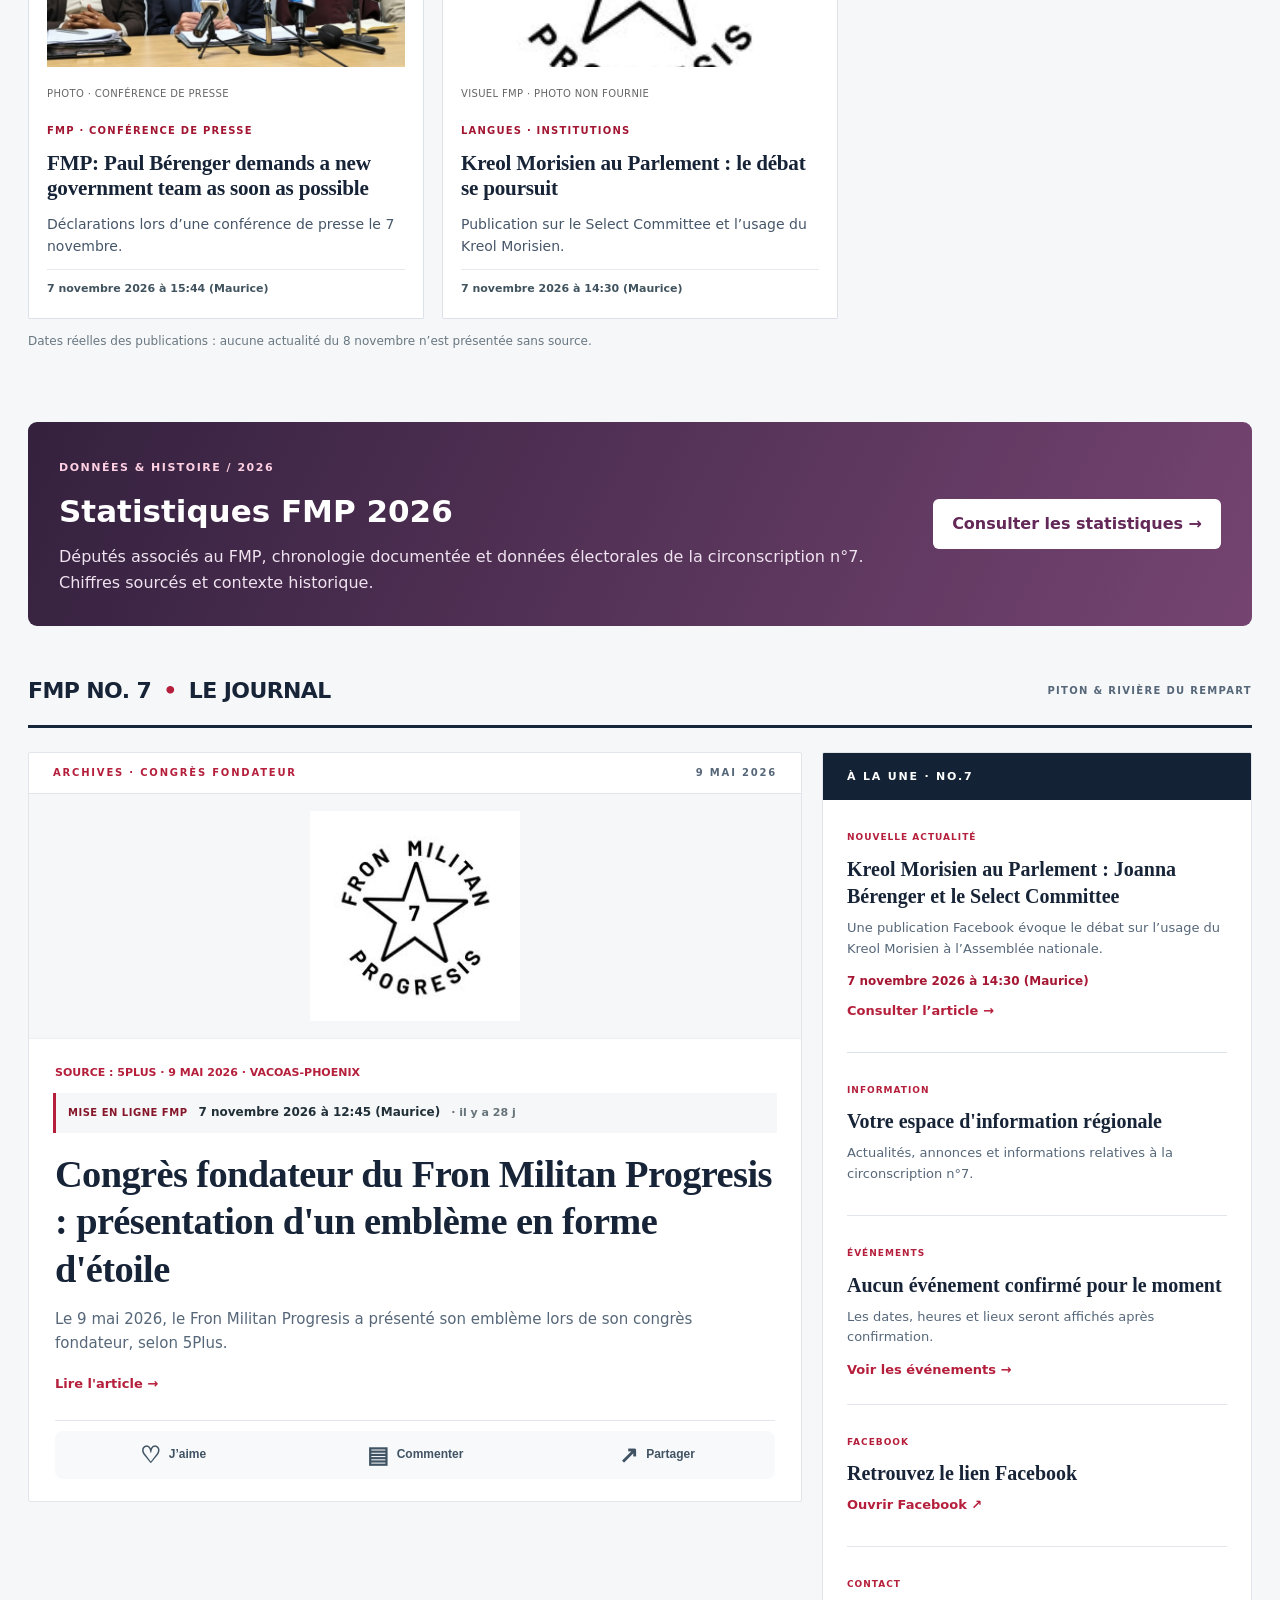
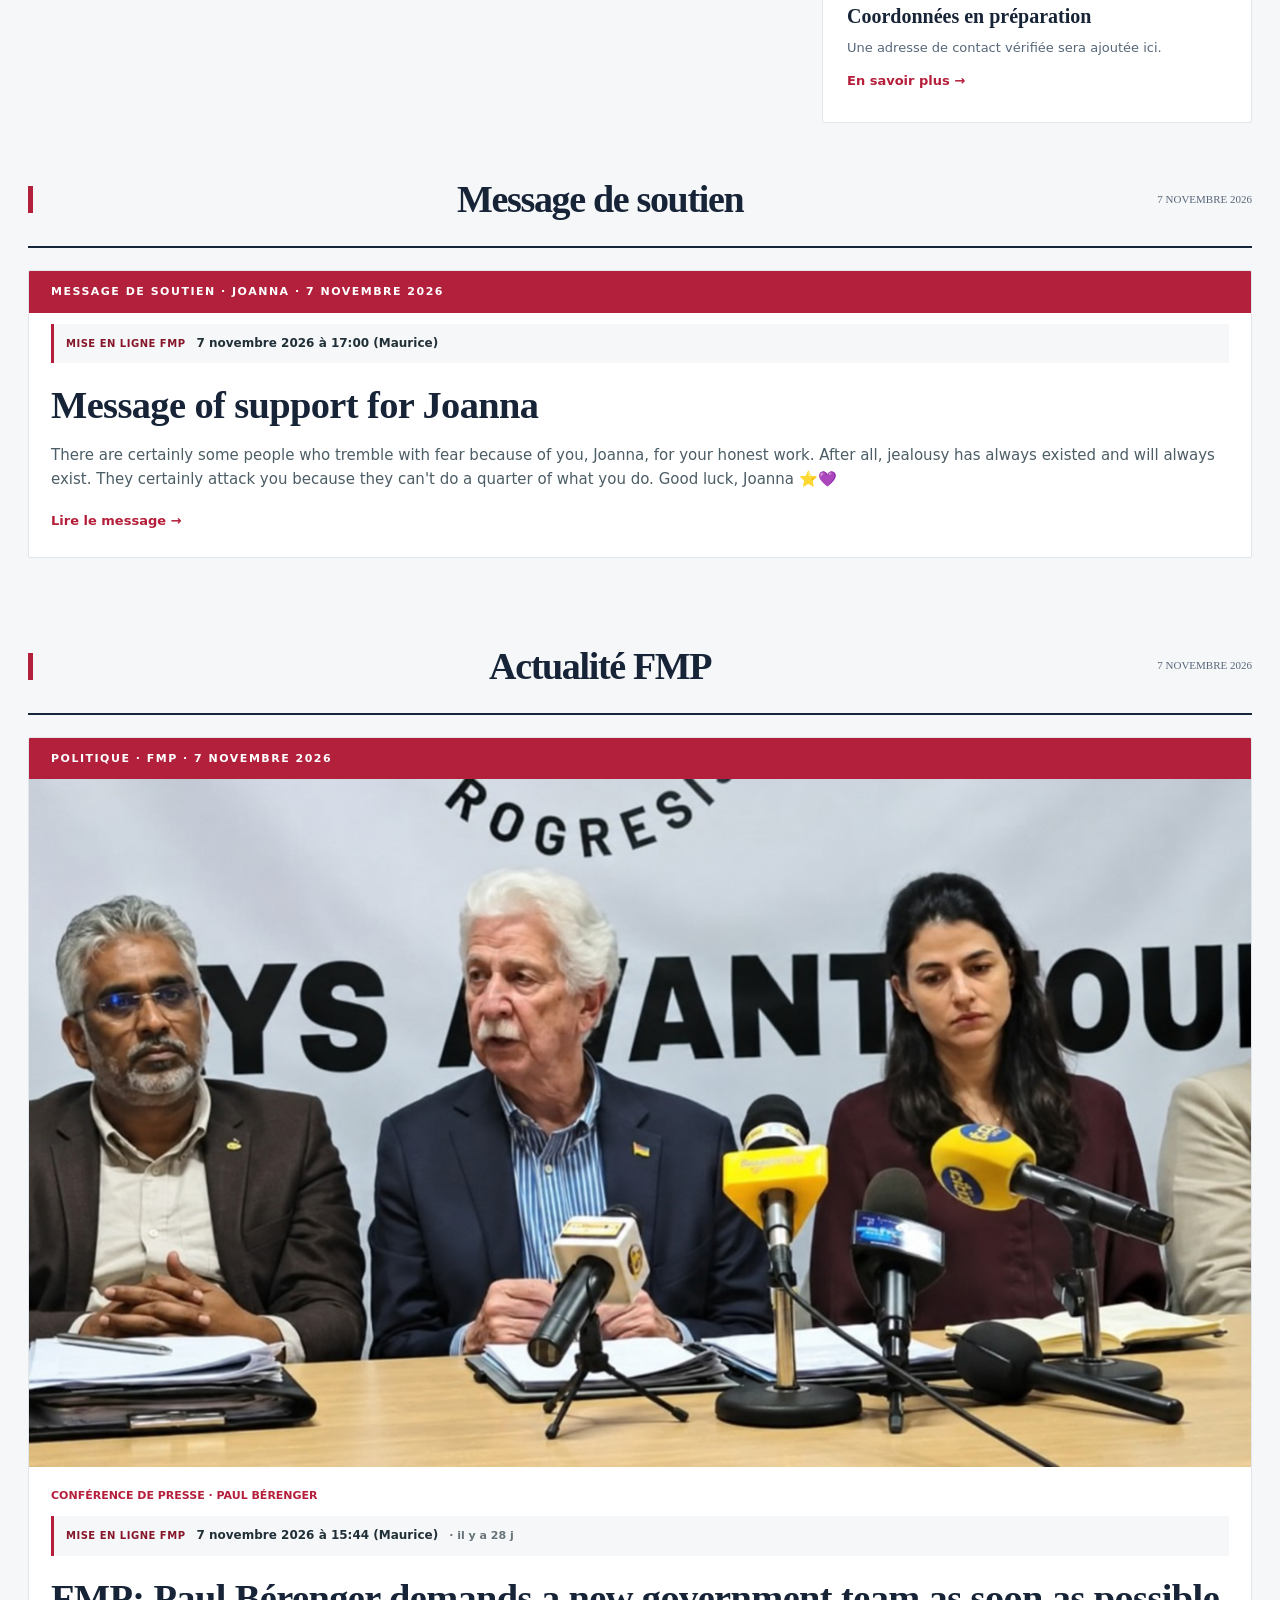
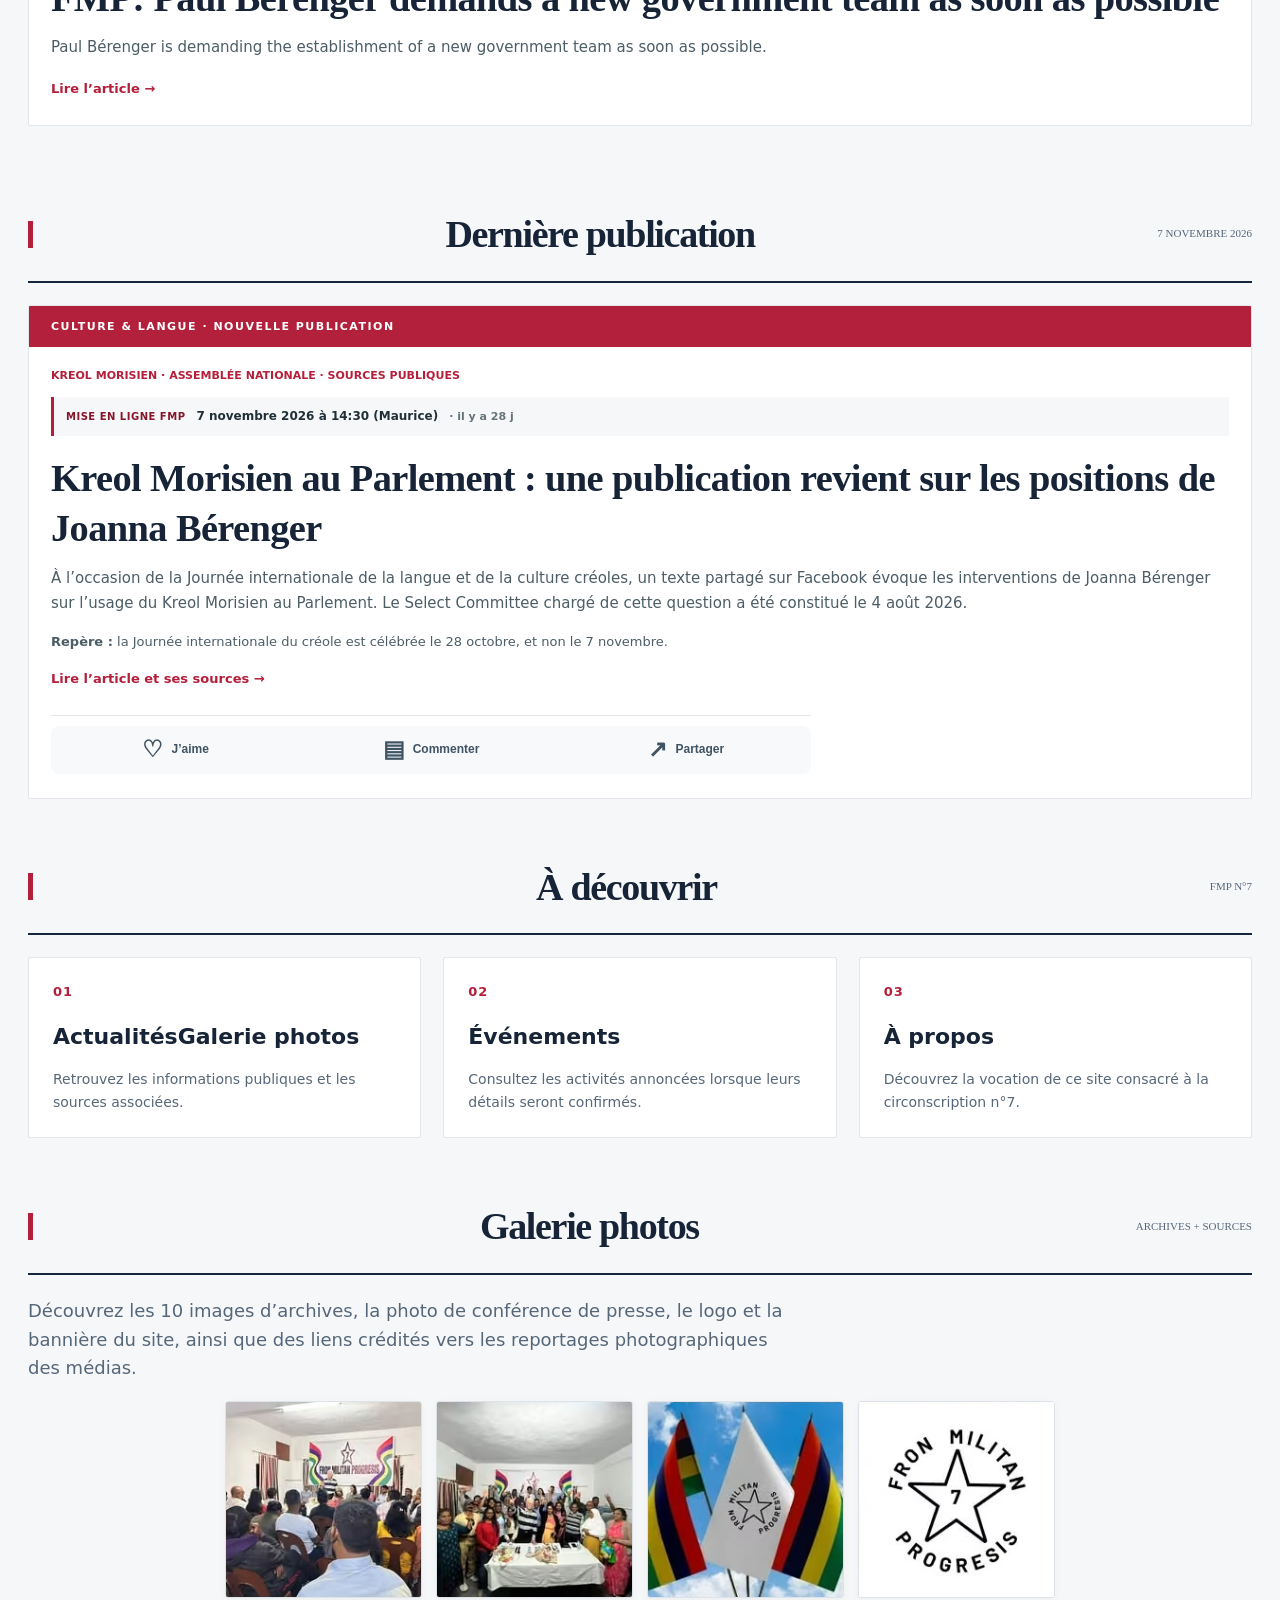
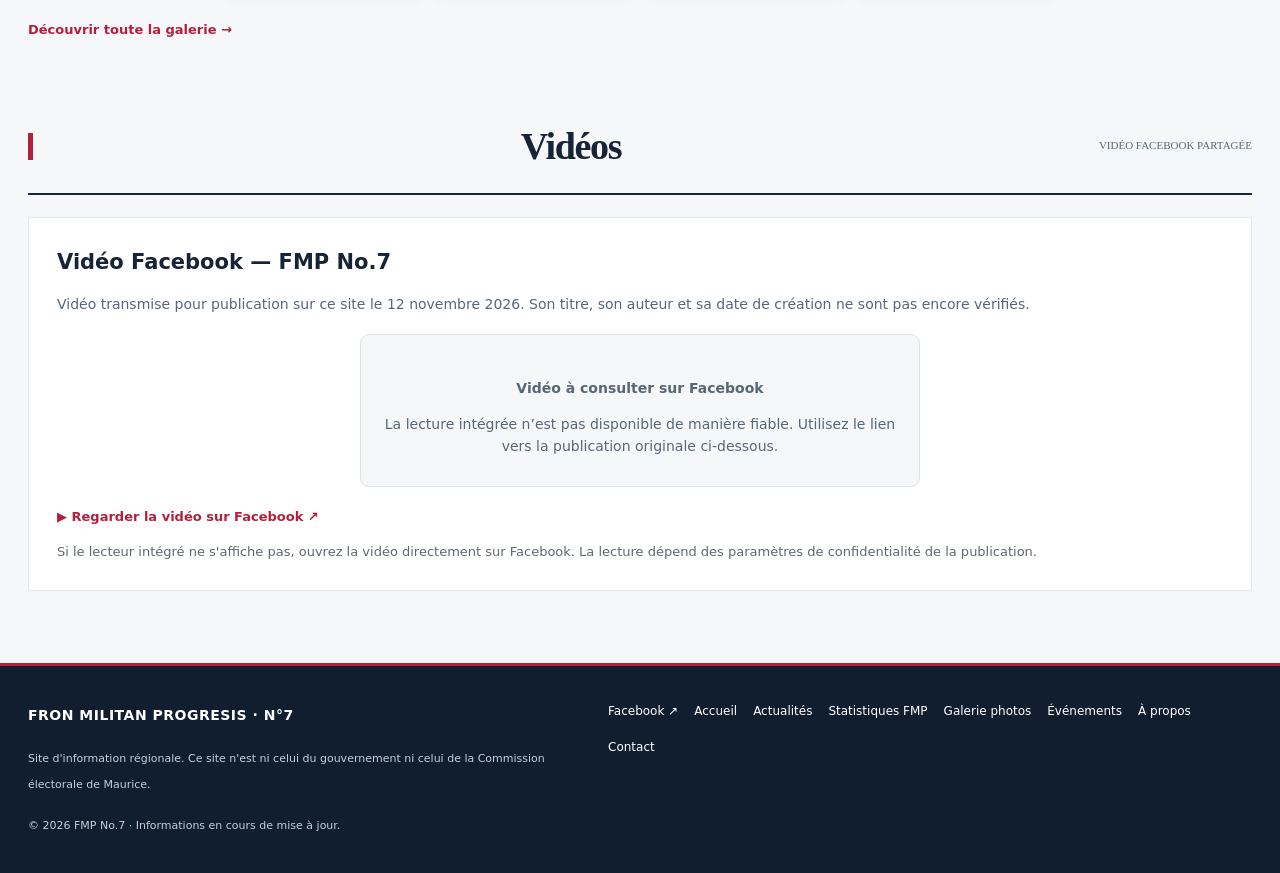
==== commit 9733cc58: "Fix gallery thumbnails and replace unavailable Facebook embed with accessible fallback" ====
--- a/index.html
+++ b/index.html
@@ -1,5 +1,5 @@
 <!DOCTYPE html>
-<html lang="fr"><head><meta charset="utf-8"/><meta content="width=device-width,initial-scale=1" name="viewport"/><meta content="#111111" name="theme-color"/><meta content="FMP No.7 — Informations publiques, actualités et événements de la circonscription de Piton et Rivière du Rempart." name="description"/><title>Accueil | FMP No.7</title><link href="assets/fmp-logo.jpg?v=20261107-original" rel="icon"/><link href="assets/style.css?v=20261108-refresh" rel="stylesheet"/><link rel="stylesheet" href="assets/gallery-images.css?v=20261108-sharp"><style>.gallery-teaser{display:grid;grid-template-columns:repeat(4,1fr);gap:14px;margin:18px 0}.gallery-teaser a{display:block;aspect-ratio:1;border:1px solid #dde3e8;border-radius:5px;overflow:hidden;background:#fff}.gallery-teaser span{display:block;width:100%;height:100%;background-image:inherit;background-size:500% 200%;background-repeat:no-repeat}@media(max-width:600px){.gallery-teaser{grid-template-columns:repeat(2,1fr);gap:10px}}</style><link rel="stylesheet" href="assets/inside-inspired-20261114.css?v=1"><link rel="stylesheet" href="assets/fmp-newsroom-overhaul.css?v=1"><link rel="stylesheet" href="assets/design1-professional-news.css?v=20261114"><link rel="stylesheet" href="assets/fmp-header-news-polish.css?v=20261114"><link rel="stylesheet" href="assets/fmp-compact-newsroom.css?v=20261114"><link rel="stylesheet" href="assets/fmp-editorial-newsroom-v3.css?v=20261114"><link rel="stylesheet" href="assets/fmp-final-typography.css?v=20261114"><link rel="stylesheet" href="assets/fmp-featured-photo.css?v=20261114"><link rel="stylesheet" href="assets/fmp-photo-attribution.css?v=20261114"><link rel="stylesheet" href="assets/fmp-android-mobile-polish.css?v=20261114"><style id="fmp-latest-photo-style">.latest-publications .latest-photo-link{display:block;width:100%;aspect-ratio:16/9;overflow:hidden;background:#f0f1f3;margin:0 0 8px}.latest-publications .latest-photo-link img{display:block;width:100%;height:100%;object-fit:cover}.latest-publications .latest-photo-caption{display:block;font-size:10px;line-height:1.35;letter-spacing:.035em;color:#666;margin-bottom:10px}.latest-publications .latest-cards>article{min-width:0}.latest-publications .latest-cards>article h2,.latest-publications .latest-cards>article h3{overflow-wrap:anywhere}</style><style id="fmp-recent-card-readability">.latest-publications .latest-cards{display:grid!important;grid-template-columns:repeat(3,minmax(0,1fr))!important;gap:18px!important;align-items:stretch}.latest-publications .latest-cards>article{box-sizing:border-box;min-width:0;width:auto!important;margin:0!important;max-width:none!important;overflow:hidden}.latest-publications .latest-cards>article h2,.latest-publications .latest-cards>article h3{font-size:clamp(18px,1.65vw,24px)!important;line-height:1.22!important;overflow-wrap:break-word;word-break:normal;hyphens:auto}.latest-publications .latest-cards>article p{font-size:14px;line-height:1.55}.latest-publications .latest-photo-link{aspect-ratio:16/9}.latest-publications .latest-photo-caption{font-size:10px}@media(max-width:850px){.latest-publications .latest-cards{grid-template-columns:repeat(2,minmax(0,1fr))!important}}@media(max-width:560px){.latest-publications .latest-cards{grid-template-columns:minmax(0,1fr)!important;gap:16px!important}.latest-publications .latest-cards>article h2,.latest-publications .latest-cards>article h3{font-size:22px!important}}</style></head><body><a class="skip-link" href="#main-content">Aller au contenu</a><div class="utility"><div class="shell"><span>MAURICE · CIRCONSCRIPTION N°7</span><span data-now aria-label="Heure actuelle à Maurice" aria-live="off">Chargement de l'heure de Maurice…</span></div></div><header class="shell brandline"><a aria-label="Accueil FMP No.7" href="index.html"><img alt="Logo Fron Militan Progresis, étoile et chiffre 7" src="assets/fmp-logo.jpg?v=20261107-original"/></a><div><h1>FRON MILITAN<br/>PROGRESIS</h1><div class="sub">CIRCONSCRIPTION N°7</div></div><span class="rightmark">Piton &amp; Rivière du Rempart<br/>Site d'information régionale</span></header><div class="navwrap"><div class="shell"><button aria-controls="siteNav" aria-expanded="false" class="mobileToggle">☰   Menu</button><nav aria-label="Navigation principale" class="nav" id="siteNav"><a aria-current="page" class="active" href="index.html">Accueil</a><a class="" href="actualites.html">Actualités</a><a href="statistiques-fmp.html">Statistiques FMP</a><a href="galerie.html">Galerie photos</a><a class="" href="evenements.html">Événements</a><a class="" href="apropos.html">À propos</a><a class="" href="contact.html">Contact</a></nav></div></div><div class="stripe"></div><main id="main-content"><div class="shell"><div class="newsroom-kicker">À LA UNE · FMP NO. 7</div><div class="newsroom-top"><section class="newsroom-lead featured-photo-lead" aria-labelledby="fmpLeadTitle"><img class="featured-photo-image" src="https://commons.wikimedia.org/wiki/Special:FilePath/Port_Louis_Waterfront_-_Bank_of_Mauritius_%284716828179%29.jpg?width=1280" alt="Vue d’archive du bâtiment de la Banque de Maurice à Port-Louis, photographié en 2010" width="1600" height="1200" loading="eager" decoding="async" referrerpolicy="no-referrer"/><div class="featured-photo-overlay"><span class="featured-photo-credit">PHOTO D’ARCHIVE · BANQUE DE MAURICE · 2010</span><a class="featured-photo-attribution" href="https://commons.wikimedia.org/wiki/File:Port_Louis_Waterfront_-_Bank_of_Mauritius_(4716828179).jpg" target="_blank" rel="noopener noreferrer">Photo : carrotmadman6 / Wikimedia Commons · CC BY 2.0</a><span class="lead-tag">ÉCONOMIE · TRIBUNE D’OPINION</span><h2 id="fmpLeadTitle"><a href="taux-directeur-5-pour-cent-2026-11-12.html">Taux directeur à 5 % : quelles conséquences pour les Mauriciens ?</a></h2><p>Une tribune publiée sur FMP No. 7 examine les conséquences possibles pour les ménages, les emprunteurs et les PME.</p><span class="lead-meta">12 NOVEMBRE 2026 · LIRE L’ANALYSE →</span></div></section><section class="welcome-banner" aria-label="FMP No. 7 — Piton et Rivière du Rempart"><img class="banner-photo" src="assets/fmp-banner.jpg" width="851" height="315" alt="Drapeau du Fron Militan Progresis entouré de deux drapeaux mauriciens sous un ciel bleu" fetchpriority="high"/><div class="banner-caption"><div><span class="banner-kicker">FRON MILITAN PROGRESIS</span><h2>FMP No. 7</h2><p>Piton &amp; Rivière du Rempart</p></div><a class="banner-link" href="actualites.html">Découvrir les actualités <span aria-hidden="true">→</span></a></div></section></div><div class="notice"><strong>Site en préparation</strong> — Certaines informations, coordonnées et annonces restent à confirmer. Les publications ne sont pas mises à jour automatiquement.</div><section class="latest-publications" aria-labelledby="latestPublicationsTitle"><div class="latest-head"><div><span class="eyebrow">JOURNAL FMP · CIRCONSCRIPTION NO. 7</span><h2 id="latestPublicationsTitle">Publications récentes</h2></div><a href="actualites.html" class="textlink">Toutes les actualités →</a></div><div class="latest-cards"><article class="feature news-added-card" style="margin-bottom:20px"><a class="latest-photo-link" href="dilo-se-lavi-2026-11-14.html" aria-label="Ouvrir l’article"><img loading="lazy" decoding="async" src="assets/Screenshot_20261114_170911_Facebook.jpg" alt="Photomontage illustratif du robinet en larmes"></a><span class="latest-photo-caption">PHOTOMONTAGE · ILLUSTRATION</span><div class="news-added-kicker">DILO · TRIBUNE D’OPINION · 14 NOVEMBRE 2026</div><h2 lang="mfe" translate="no" class="notranslate"><a lang="mfe" translate="no" class="notranslate" href="dilo-se-lavi-2026-11-14.html">DILO SE LAVI. E ZOT PE KOZ MANTI DEPI 30 AN!</a></h2><p>Texte intégral transmis sur la crise de l’eau à Maurice. Chiffres et allégations présentés comme opinions non vérifiées.</p><a class="textlink" href="dilo-se-lavi-2026-11-14.html">Lire la tribune →</a></article><article class="latest-card"><a class="latest-photo-link" href="taux-directeur-5-pour-cent-2026-11-12.html" aria-label="Ouvrir l’article"><img loading="lazy" decoding="async" src="https://commons.wikimedia.org/wiki/Special:FilePath/Port_Louis_Waterfront_-_Bank_of_Mauritius_%284716828179%29.jpg?width=640" alt="Photographie d’archive de la Banque de Maurice à Port-Louis"></a><span class="latest-photo-caption">PHOTO D’ARCHIVE · 2010 · WIKIMEDIA COMMONS</span><span class="latest-category">ÉCONOMIE · TRIBUNE D’OPINION</span><h3><a href="taux-directeur-5-pour-cent-2026-11-12.html">Taux directeur à 5 % : on fait payer les Mauriciens pour une inflation qu&#39;on ne contrôle pas.</a></h3><p>La Banque de Maurice relève son taux directeur à 5 %. Une tribune interroge les conséquences pour les ménages, les jeunes emprunteurs et les PME.</p><time datetime="2026-11-12T15:37:48Z" data-published-at="2026-11-12T15:37:48Z">12 novembre 2026 · 19:37 (Maurice)</time></article><article class="latest-card"><a class="latest-photo-link" href="joanna-support-message-2026-11-07.html" aria-label="Ouvrir l’article"><img loading="lazy" decoding="async" src="assets/fmp-logo.jpg" alt="Logo FMP No.7, visuel de remplacement"></a><span class="latest-photo-caption">VISUEL FMP · PHOTO NON FOURNIE</span><span class="latest-category">Message publié · Opinion</span><h3><a href="joanna-support-message-2026-11-07.html">Message of support for Joanna</a></h3><p>Message de soutien publié sur le site FMP No. 7.</p><time datetime="2026-11-07T13:00:00Z" data-published-at="2026-11-07T13:00:00Z">7 novembre 2026 · 17:00 (Maurice)</time></article><article class="latest-card"><a class="latest-photo-link" href="paul-berenger-new-government-team-2026-11-07.html" aria-label="Ouvrir l’article"><img loading="lazy" decoding="async" src="assets/fmp-press-conference-2026-11-07.jpg" alt="Photographie de la conférence de presse FMP"></a><span class="latest-photo-caption">PHOTO · CONFÉRENCE DE PRESSE</span><span class="latest-category">FMP · Conférence de presse</span><h3><a href="paul-berenger-new-government-team-2026-11-07.html">FMP: Paul Bérenger demands a new government team as soon as possible</a></h3><p>Déclarations lors d’une conférence de presse le 7 novembre.</p><time datetime="2026-11-07T11:44:02Z" data-published-at="2026-11-07T11:44:02Z">7 novembre 2026 · 15:44 (Maurice)</time></article><article class="latest-card"><a class="latest-photo-link" href="kreol-morisien-parlement.html" aria-label="Ouvrir l’article"><img loading="lazy" decoding="async" src="assets/fmp-logo.jpg" alt="Logo FMP No.7, visuel de remplacement"></a><span class="latest-photo-caption">VISUEL FMP · PHOTO NON FOURNIE</span><span class="latest-category">Langues · Institutions</span><h3><a href="kreol-morisien-parlement.html">Kreol Morisien au Parlement : le débat se poursuit</a></h3><p>Publication sur le Select Committee et l’usage du Kreol Morisien.</p><time datetime="2026-11-07T10:30:09Z" data-published-at="2026-11-07T10:30:09Z">7 novembre 2026 · 14:30 (Maurice)</time></article></div><p class="latest-note">Dates réelles des publications : aucune actualité du 8 novembre n’est présentée sans source.</p></section><section class="section" aria-labelledby="fmpStatFeatureHeading" style="margin:25px 0"><div style="background:linear-gradient(115deg,#34213e,#754471);color:white;padding:clamp(20px,4vw,31px);border-radius:9px;display:flex;align-items:center;justify-content:space-between;flex-wrap:wrap;gap:18px"><div style="flex:1 1 270px"><span style="font-size:11px;letter-spacing:1.5px;color:#ffd0e2;font-weight:800">DONNÉES &amp; HISTOIRE / 2026</span><h2 id="fmpStatFeatureHeading" style="color:#fff;font-size:clamp(23px,3vw,31px);margin:8px 0">Statistiques FMP 2026</h2><p style="margin:0;color:#f0e3f0">Députés associés au FMP, chronologie documentée et données électorales de la circonscription n°7. Chiffres sourcés et contexte historique.</p></div><a href="statistiques-fmp.html" style="background:#fff;color:#632858;font-weight:800;border-radius:6px;padding:12px 19px;text-decoration:none">Consulter les statistiques →</a></div></section><div class="frontpage-strap"><span class="frontpage-strap-left">FMP NO. 7 <em>•</em> LE JOURNAL</span><span class="frontpage-strap-right">PITON &amp; RIVIÈRE DU REMPART</span></div><div class="topgrid"><section class="feature"><div class="hero-label"><span>ARCHIVES · CONGRÈS FONDATEUR</span><span>9 MAI 2026</span></div><div class="featureart"><img alt="Logo FMP No.7" src="assets/fmp-logo.jpg?v=20261107-original"/></div><div class="meta">SOURCE : 5PLUS · <time datetime="2026-05-09">9 MAI 2026</time> · VACOAS-PHOENIX</div><div class="post-timestamps" aria-label="Date de mise en ligne sur le site"><span class="post-timestamps-label">Mise en ligne FMP</span><time datetime="2026-11-07T08:45:09Z" data-published-at="2026-11-07T08:45:09Z">7 novembre 2026 · 12:45 (Maurice)</time><span class="post-relative" data-post-age-for="2026-11-07T08:45:09Z"></span></div><h2><a href="congres-fondateur.html">Congrès fondateur du Fron Militan Progresis : présentation d'un emblème en forme d'étoile</a></h2><p>Le 9 mai 2026, le Fron Militan Progresis a présenté son emblème lors de son congrès fondateur, selon 5Plus.</p><a class="textlink" href="congres-fondateur.html">Lire l'article →</a><section aria-label="Réactions et commentaires sur cette actualité" class="post-engagement" data-post-id="congres-fondateur-2026" data-post-title="Congrès fondateur du Fron Militan Progresis" data-post-url="congres-fondateur.html">
+<html lang="fr"><head><meta charset="utf-8"/><meta content="width=device-width,initial-scale=1" name="viewport"/><meta content="#111111" name="theme-color"/><meta content="FMP No.7 — Informations publiques, actualités et événements de la circonscription de Piton et Rivière du Rempart." name="description"/><title>Accueil | FMP No.7</title><link href="assets/fmp-logo.jpg?v=20261107-original" rel="icon"/><link href="assets/style.css?v=20261108-refresh" rel="stylesheet"/><link rel="stylesheet" href="assets/gallery-images.css?v=20261108-sharp"><style>.gallery-teaser{display:grid;grid-template-columns:repeat(4,1fr);gap:14px;margin:18px 0}.gallery-teaser a{display:block;aspect-ratio:1;border:1px solid #dde3e8;border-radius:5px;overflow:hidden;background:#fff}.gallery-teaser span{display:block;width:100%;height:100%;background-size:500% 200%;background-repeat:no-repeat}@media(max-width:600px){.gallery-teaser{grid-template-columns:repeat(2,1fr);gap:10px}}</style><link rel="stylesheet" href="assets/inside-inspired-20261114.css?v=1"><link rel="stylesheet" href="assets/fmp-newsroom-overhaul.css?v=1"><link rel="stylesheet" href="assets/design1-professional-news.css?v=20261114"><link rel="stylesheet" href="assets/fmp-header-news-polish.css?v=20261114"><link rel="stylesheet" href="assets/fmp-compact-newsroom.css?v=20261114"><link rel="stylesheet" href="assets/fmp-editorial-newsroom-v3.css?v=20261114"><link rel="stylesheet" href="assets/fmp-final-typography.css?v=20261114"><link rel="stylesheet" href="assets/fmp-featured-photo.css?v=20261114"><link rel="stylesheet" href="assets/fmp-photo-attribution.css?v=20261114"><link rel="stylesheet" href="assets/fmp-android-mobile-polish.css?v=20261114"><style id="fmp-latest-photo-style">.latest-publications .latest-photo-link{display:block;width:100%;aspect-ratio:16/9;overflow:hidden;background:#f0f1f3;margin:0 0 8px}.latest-publications .latest-photo-link img{display:block;width:100%;height:100%;object-fit:cover}.latest-publications .latest-photo-caption{display:block;font-size:10px;line-height:1.35;letter-spacing:.035em;color:#666;margin-bottom:10px}.latest-publications .latest-cards>article{min-width:0}.latest-publications .latest-cards>article h2,.latest-publications .latest-cards>article h3{overflow-wrap:anywhere}</style><style id="fmp-recent-card-readability">.latest-publications .latest-cards{display:grid!important;grid-template-columns:repeat(3,minmax(0,1fr))!important;gap:18px!important;align-items:stretch}.latest-publications .latest-cards>article{box-sizing:border-box;min-width:0;width:auto!important;margin:0!important;max-width:none!important;overflow:hidden}.latest-publications .latest-cards>article h2,.latest-publications .latest-cards>article h3{font-size:clamp(18px,1.65vw,24px)!important;line-height:1.22!important;overflow-wrap:break-word;word-break:normal;hyphens:auto}.latest-publications .latest-cards>article p{font-size:14px;line-height:1.55}.latest-publications .latest-photo-link{aspect-ratio:16/9}.latest-publications .latest-photo-caption{font-size:10px}@media(max-width:850px){.latest-publications .latest-cards{grid-template-columns:repeat(2,minmax(0,1fr))!important}}@media(max-width:560px){.latest-publications .latest-cards{grid-template-columns:minmax(0,1fr)!important;gap:16px!important}.latest-publications .latest-cards>article h2,.latest-publications .latest-cards>article h3{font-size:22px!important}}</style></head><body><a class="skip-link" href="#main-content">Aller au contenu</a><div class="utility"><div class="shell"><span>MAURICE · CIRCONSCRIPTION N°7</span><span data-now aria-label="Heure actuelle à Maurice" aria-live="off">Chargement de l'heure de Maurice…</span></div></div><header class="shell brandline"><a aria-label="Accueil FMP No.7" href="index.html"><img alt="Logo Fron Militan Progresis, étoile et chiffre 7" src="assets/fmp-logo.jpg?v=20261107-original"/></a><div><h1>FRON MILITAN<br/>PROGRESIS</h1><div class="sub">CIRCONSCRIPTION N°7</div></div><span class="rightmark">Piton &amp; Rivière du Rempart<br/>Site d'information régionale</span></header><div class="navwrap"><div class="shell"><button aria-controls="siteNav" aria-expanded="false" class="mobileToggle">☰   Menu</button><nav aria-label="Navigation principale" class="nav" id="siteNav"><a aria-current="page" class="active" href="index.html">Accueil</a><a class="" href="actualites.html">Actualités</a><a href="statistiques-fmp.html">Statistiques FMP</a><a href="galerie.html">Galerie photos</a><a class="" href="evenements.html">Événements</a><a class="" href="apropos.html">À propos</a><a class="" href="contact.html">Contact</a></nav></div></div><div class="stripe"></div><main id="main-content"><div class="shell"><div class="newsroom-kicker">À LA UNE · FMP NO. 7</div><div class="newsroom-top"><section class="newsroom-lead featured-photo-lead" aria-labelledby="fmpLeadTitle"><img class="featured-photo-image" src="https://commons.wikimedia.org/wiki/Special:FilePath/Port_Louis_Waterfront_-_Bank_of_Mauritius_%284716828179%29.jpg?width=1280" alt="Vue d’archive du bâtiment de la Banque de Maurice à Port-Louis, photographié en 2010" width="1600" height="1200" loading="eager" decoding="async" referrerpolicy="no-referrer"/><div class="featured-photo-overlay"><span class="featured-photo-credit">PHOTO D’ARCHIVE · BANQUE DE MAURICE · 2010</span><a class="featured-photo-attribution" href="https://commons.wikimedia.org/wiki/File:Port_Louis_Waterfront_-_Bank_of_Mauritius_(4716828179).jpg" target="_blank" rel="noopener noreferrer">Photo : carrotmadman6 / Wikimedia Commons · CC BY 2.0</a><span class="lead-tag">ÉCONOMIE · TRIBUNE D’OPINION</span><h2 id="fmpLeadTitle"><a href="taux-directeur-5-pour-cent-2026-11-12.html">Taux directeur à 5 % : quelles conséquences pour les Mauriciens ?</a></h2><p>Une tribune publiée sur FMP No. 7 examine les conséquences possibles pour les ménages, les emprunteurs et les PME.</p><span class="lead-meta">12 NOVEMBRE 2026 · LIRE L’ANALYSE →</span></div></section><section class="welcome-banner" aria-label="FMP No. 7 — Piton et Rivière du Rempart"><img class="banner-photo" src="assets/fmp-banner.jpg" width="851" height="315" alt="Drapeau du Fron Militan Progresis entouré de deux drapeaux mauriciens sous un ciel bleu" fetchpriority="high"/><div class="banner-caption"><div><span class="banner-kicker">FRON MILITAN PROGRESIS</span><h2>FMP No. 7</h2><p>Piton &amp; Rivière du Rempart</p></div><a class="banner-link" href="actualites.html">Découvrir les actualités <span aria-hidden="true">→</span></a></div></section></div><div class="notice"><strong>Site en préparation</strong> — Certaines informations, coordonnées et annonces restent à confirmer. Les publications ne sont pas mises à jour automatiquement.</div><section class="latest-publications" aria-labelledby="latestPublicationsTitle"><div class="latest-head"><div><span class="eyebrow">JOURNAL FMP · CIRCONSCRIPTION NO. 7</span><h2 id="latestPublicationsTitle">Publications récentes</h2></div><a href="actualites.html" class="textlink">Toutes les actualités →</a></div><div class="latest-cards"><article class="feature news-added-card" style="margin-bottom:20px"><a class="latest-photo-link" href="dilo-se-lavi-2026-11-14.html" aria-label="Ouvrir l’article"><img loading="lazy" decoding="async" src="assets/Screenshot_20261114_170911_Facebook.jpg" alt="Photomontage illustratif du robinet en larmes"></a><span class="latest-photo-caption">PHOTOMONTAGE · ILLUSTRATION</span><div class="news-added-kicker">DILO · TRIBUNE D’OPINION · 14 NOVEMBRE 2026</div><h2 lang="mfe" translate="no" class="notranslate"><a lang="mfe" translate="no" class="notranslate" href="dilo-se-lavi-2026-11-14.html">DILO SE LAVI. E ZOT PE KOZ MANTI DEPI 30 AN!</a></h2><p>Texte intégral transmis sur la crise de l’eau à Maurice. Chiffres et allégations présentés comme opinions non vérifiées.</p><a class="textlink" href="dilo-se-lavi-2026-11-14.html">Lire la tribune →</a></article><article class="latest-card"><a class="latest-photo-link" href="taux-directeur-5-pour-cent-2026-11-12.html" aria-label="Ouvrir l’article"><img loading="lazy" decoding="async" src="https://commons.wikimedia.org/wiki/Special:FilePath/Port_Louis_Waterfront_-_Bank_of_Mauritius_%284716828179%29.jpg?width=640" alt="Photographie d’archive de la Banque de Maurice à Port-Louis"></a><span class="latest-photo-caption">PHOTO D’ARCHIVE · 2010 · WIKIMEDIA COMMONS</span><span class="latest-category">ÉCONOMIE · TRIBUNE D’OPINION</span><h3><a href="taux-directeur-5-pour-cent-2026-11-12.html">Taux directeur à 5 % : on fait payer les Mauriciens pour une inflation qu&#39;on ne contrôle pas.</a></h3><p>La Banque de Maurice relève son taux directeur à 5 %. Une tribune interroge les conséquences pour les ménages, les jeunes emprunteurs et les PME.</p><time datetime="2026-11-12T15:37:48Z" data-published-at="2026-11-12T15:37:48Z">12 novembre 2026 · 19:37 (Maurice)</time></article><article class="latest-card"><a class="latest-photo-link" href="joanna-support-message-2026-11-07.html" aria-label="Ouvrir l’article"><img loading="lazy" decoding="async" src="assets/fmp-logo.jpg" alt="Logo FMP No.7, visuel de remplacement"></a><span class="latest-photo-caption">VISUEL FMP · PHOTO NON FOURNIE</span><span class="latest-category">Message publié · Opinion</span><h3><a href="joanna-support-message-2026-11-07.html">Message of support for Joanna</a></h3><p>Message de soutien publié sur le site FMP No. 7.</p><time datetime="2026-11-07T13:00:00Z" data-published-at="2026-11-07T13:00:00Z">7 novembre 2026 · 17:00 (Maurice)</time></article><article class="latest-card"><a class="latest-photo-link" href="paul-berenger-new-government-team-2026-11-07.html" aria-label="Ouvrir l’article"><img loading="lazy" decoding="async" src="assets/fmp-press-conference-2026-11-07.jpg" alt="Photographie de la conférence de presse FMP"></a><span class="latest-photo-caption">PHOTO · CONFÉRENCE DE PRESSE</span><span class="latest-category">FMP · Conférence de presse</span><h3><a href="paul-berenger-new-government-team-2026-11-07.html">FMP: Paul Bérenger demands a new government team as soon as possible</a></h3><p>Déclarations lors d’une conférence de presse le 7 novembre.</p><time datetime="2026-11-07T11:44:02Z" data-published-at="2026-11-07T11:44:02Z">7 novembre 2026 · 15:44 (Maurice)</time></article><article class="latest-card"><a class="latest-photo-link" href="kreol-morisien-parlement.html" aria-label="Ouvrir l’article"><img loading="lazy" decoding="async" src="assets/fmp-logo.jpg" alt="Logo FMP No.7, visuel de remplacement"></a><span class="latest-photo-caption">VISUEL FMP · PHOTO NON FOURNIE</span><span class="latest-category">Langues · Institutions</span><h3><a href="kreol-morisien-parlement.html">Kreol Morisien au Parlement : le débat se poursuit</a></h3><p>Publication sur le Select Committee et l’usage du Kreol Morisien.</p><time datetime="2026-11-07T10:30:09Z" data-published-at="2026-11-07T10:30:09Z">7 novembre 2026 · 14:30 (Maurice)</time></article></div><p class="latest-note">Dates réelles des publications : aucune actualité du 8 novembre n’est présentée sans source.</p></section><section class="section" aria-labelledby="fmpStatFeatureHeading" style="margin:25px 0"><div style="background:linear-gradient(115deg,#34213e,#754471);color:white;padding:clamp(20px,4vw,31px);border-radius:9px;display:flex;align-items:center;justify-content:space-between;flex-wrap:wrap;gap:18px"><div style="flex:1 1 270px"><span style="font-size:11px;letter-spacing:1.5px;color:#ffd0e2;font-weight:800">DONNÉES &amp; HISTOIRE / 2026</span><h2 id="fmpStatFeatureHeading" style="color:#fff;font-size:clamp(23px,3vw,31px);margin:8px 0">Statistiques FMP 2026</h2><p style="margin:0;color:#f0e3f0">Députés associés au FMP, chronologie documentée et données électorales de la circonscription n°7. Chiffres sourcés et contexte historique.</p></div><a href="statistiques-fmp.html" style="background:#fff;color:#632858;font-weight:800;border-radius:6px;padding:12px 19px;text-decoration:none">Consulter les statistiques →</a></div></section><div class="frontpage-strap"><span class="frontpage-strap-left">FMP NO. 7 <em>•</em> LE JOURNAL</span><span class="frontpage-strap-right">PITON &amp; RIVIÈRE DU REMPART</span></div><div class="topgrid"><section class="feature"><div class="hero-label"><span>ARCHIVES · CONGRÈS FONDATEUR</span><span>9 MAI 2026</span></div><div class="featureart"><img alt="Logo FMP No.7" src="assets/fmp-logo.jpg?v=20261107-original"/></div><div class="meta">SOURCE : 5PLUS · <time datetime="2026-05-09">9 MAI 2026</time> · VACOAS-PHOENIX</div><div class="post-timestamps" aria-label="Date de mise en ligne sur le site"><span class="post-timestamps-label">Mise en ligne FMP</span><time datetime="2026-11-07T08:45:09Z" data-published-at="2026-11-07T08:45:09Z">7 novembre 2026 · 12:45 (Maurice)</time><span class="post-relative" data-post-age-for="2026-11-07T08:45:09Z"></span></div><h2><a href="congres-fondateur.html">Congrès fondateur du Fron Militan Progresis : présentation d'un emblème en forme d'étoile</a></h2><p>Le 9 mai 2026, le Fron Militan Progresis a présenté son emblème lors de son congrès fondateur, selon 5Plus.</p><a class="textlink" href="congres-fondateur.html">Lire l'article →</a><section aria-label="Réactions et commentaires sur cette actualité" class="post-engagement" data-post-id="congres-fondateur-2026" data-post-title="Congrès fondateur du Fron Militan Progresis" data-post-url="congres-fondateur.html">
 <div aria-label="Actions sur l’article" class="post-actions" role="group">
 <button aria-pressed="false" class="action-button like-button" type="button"><span aria-hidden="true" class="action-symbol">♡</span> <span class="like-label">J’aime</span></button>
 <button aria-expanded="false" class="action-button comment-button" type="button"><span aria-hidden="true" class="action-symbol">▤</span> <span class="comment-label">Commenter</span></button>
@@ -38,7 +38,7 @@
 <h3>Vidéo Facebook — FMP No.7</h3>
 <p>Vidéo transmise pour publication sur ce site le 12 novembre 2026. Son titre, son auteur et sa date de création ne sont pas encore vérifiés.</p>
 <div style="width:100%;max-width:560px;margin:18px auto">
-<iframe title="Lecteur de la vidéo Facebook partagée" src="https://www.facebook.com/plugins/video.php?href=https%3A%2F%2Fwww.facebook.com%2Fshare%2Fv%2F1LvTip12YR%2F&amp;show_text=0&amp;width=560" width="560" height="500" style="display:block;width:100%;max-width:560px;border:0;border-radius:9px;background:#f1eef4" loading="lazy" allow="autoplay; clipboard-write; encrypted-media; picture-in-picture; web-share" allowfullscreen referrerpolicy="strict-origin-when-cross-origin"></iframe>
+<div role="note" style="padding:28px 18px;border:1px solid #dce3e8;border-radius:9px;background:#f6f7f9;text-align:center"><p><strong>Vidéo à consulter sur Facebook</strong></p><p>La lecture intégrée n’est pas disponible de manière fiable. Utilisez le lien vers la publication originale ci-dessous.</p></div>
 </div>
 <p><a class="textlink" href="https://www.facebook.com/share/v/1LvTip12YR/" target="_blank" rel="noopener noreferrer">▶ Regarder la vidéo sur Facebook ↗</a></p>
 <p style="font-size:13px;color:#5f6771">Si le lecteur intégré ne s'affiche pas, ouvrez la vidéo directement sur Facebook. La lecture dépend des paramètres de confidentialité de la publication.</p>
